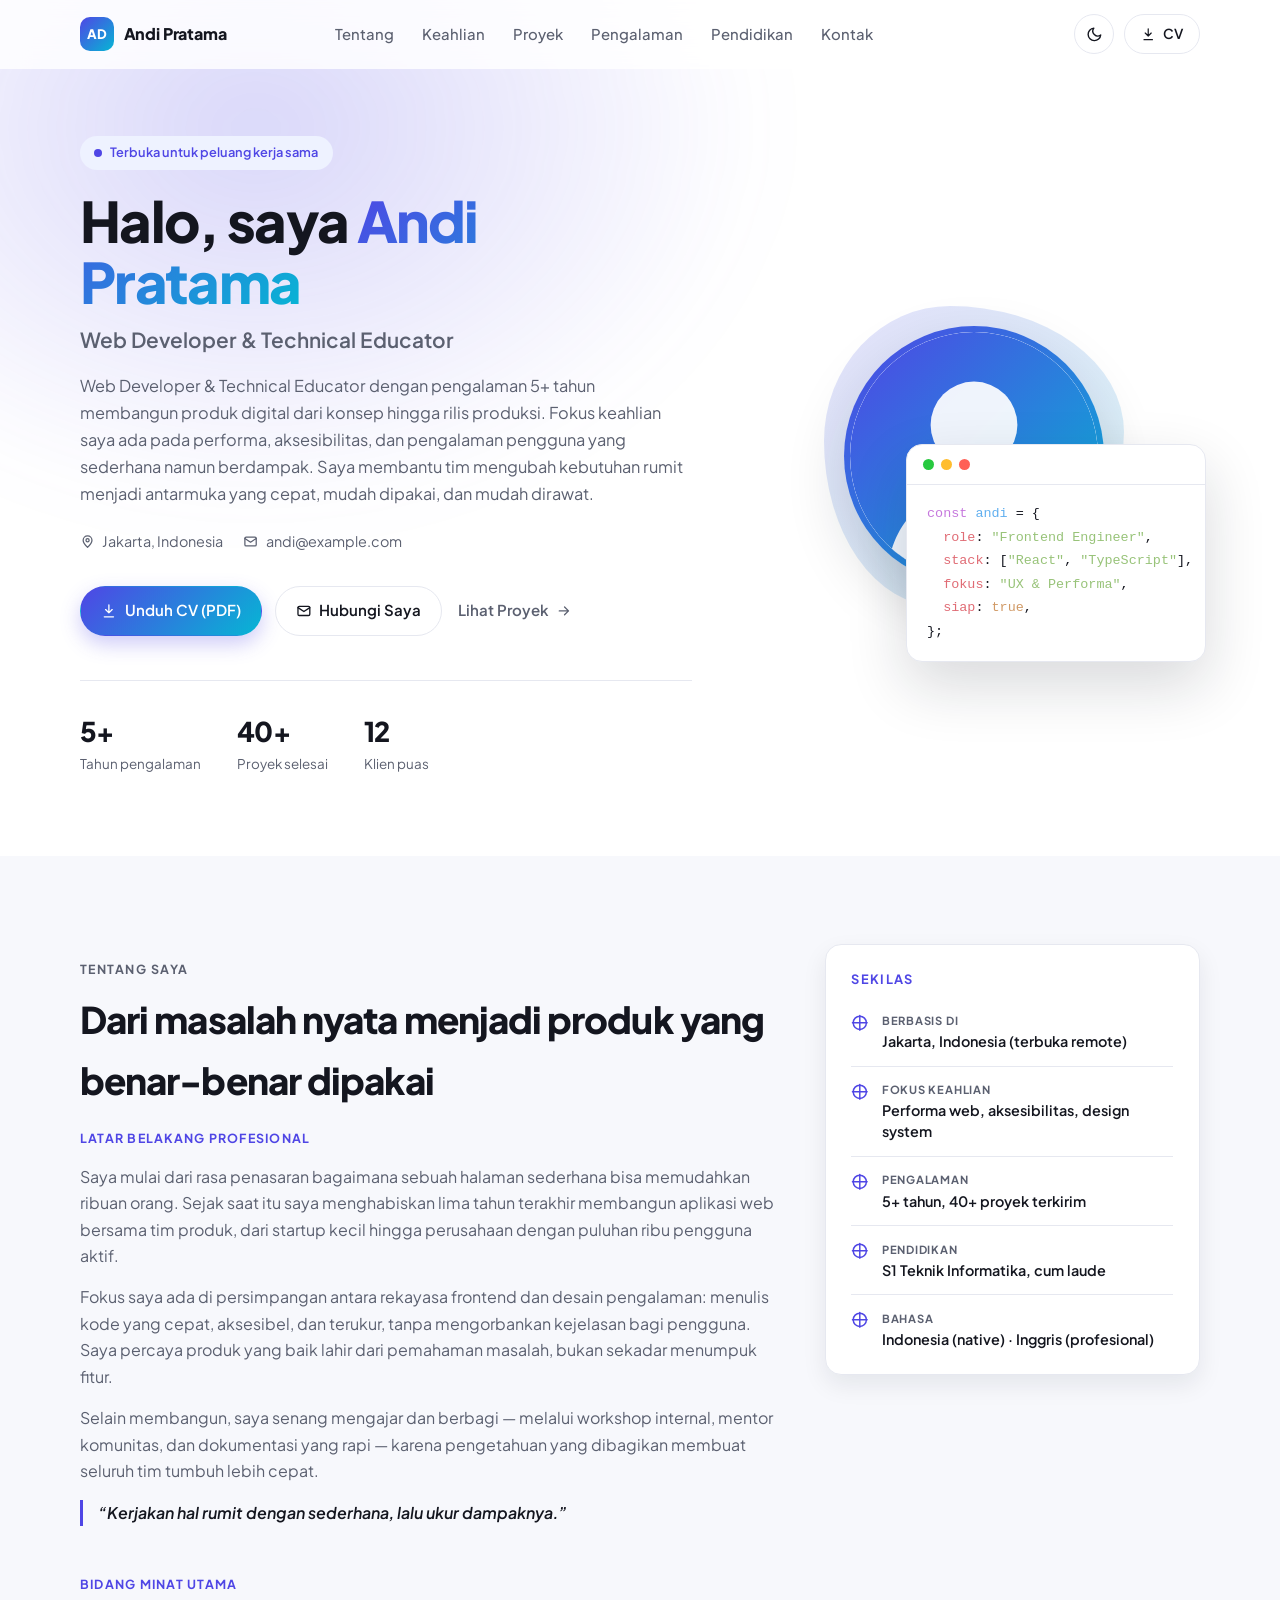
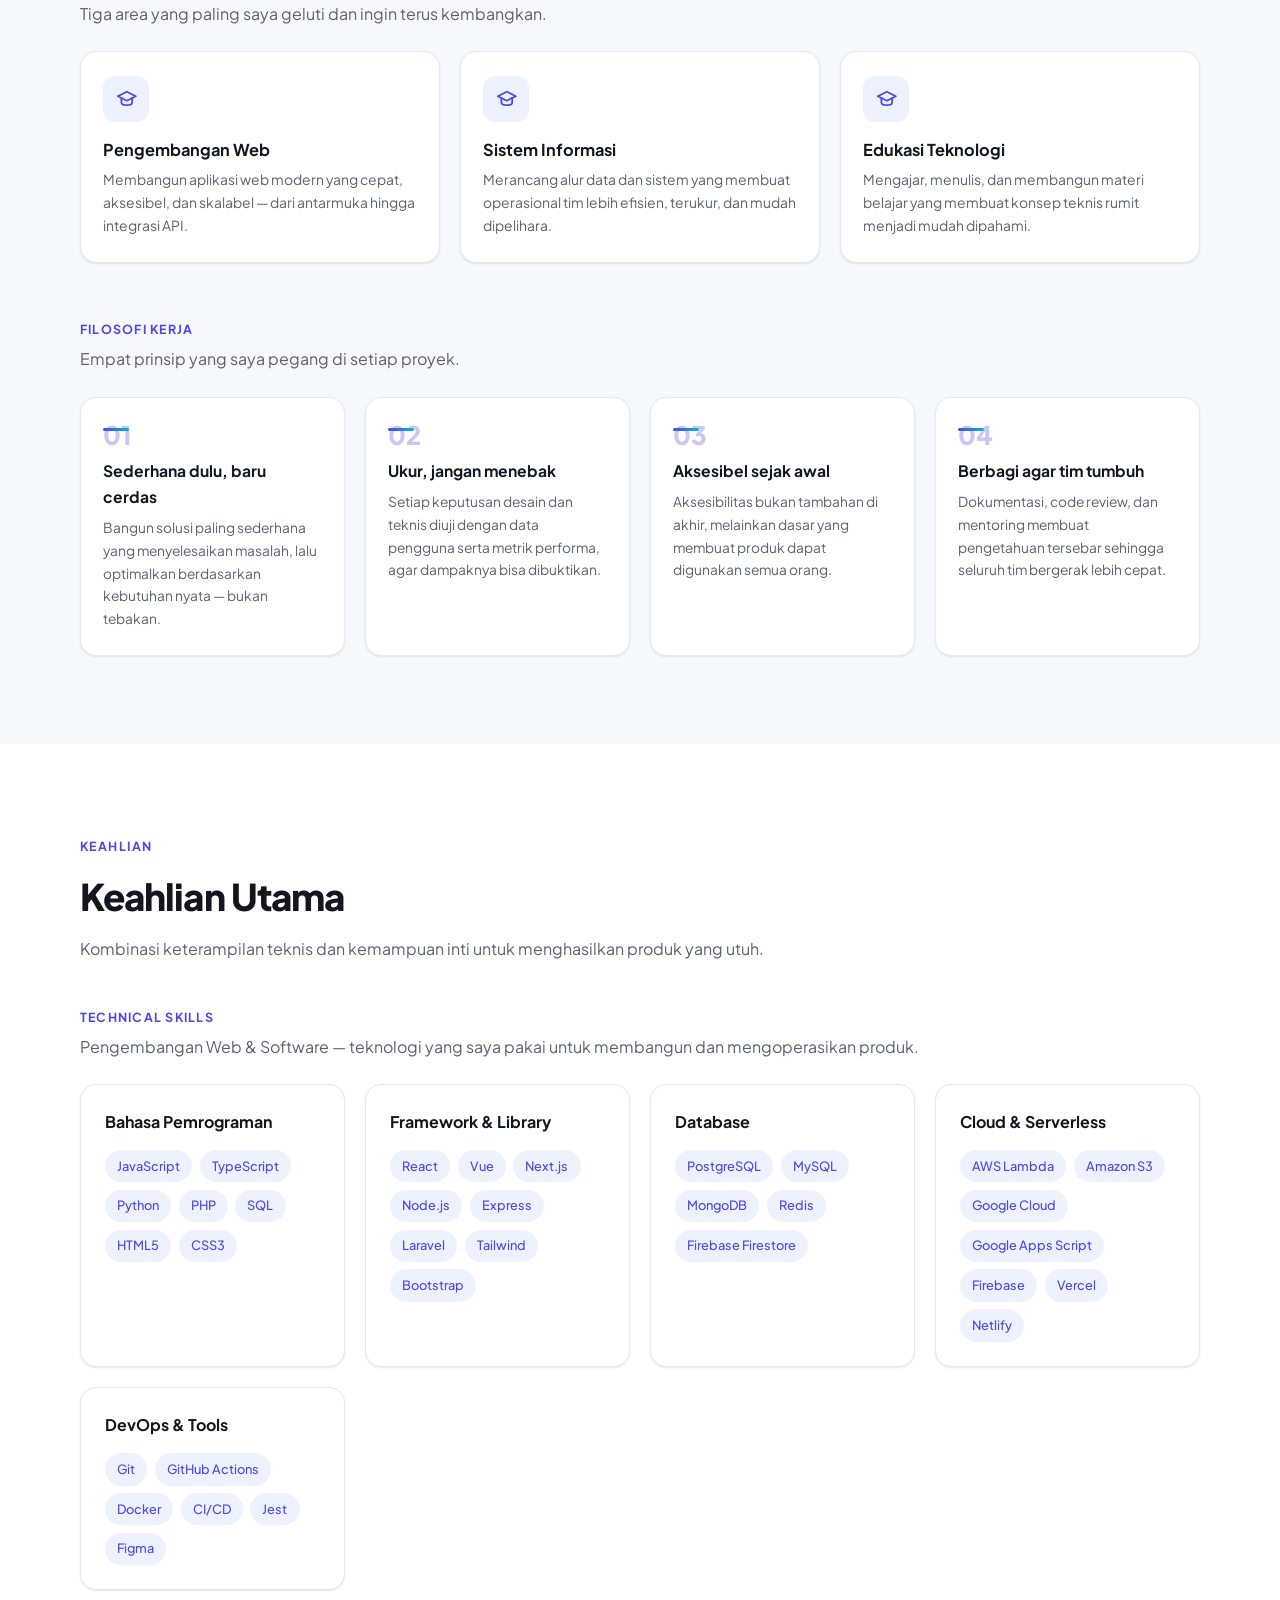
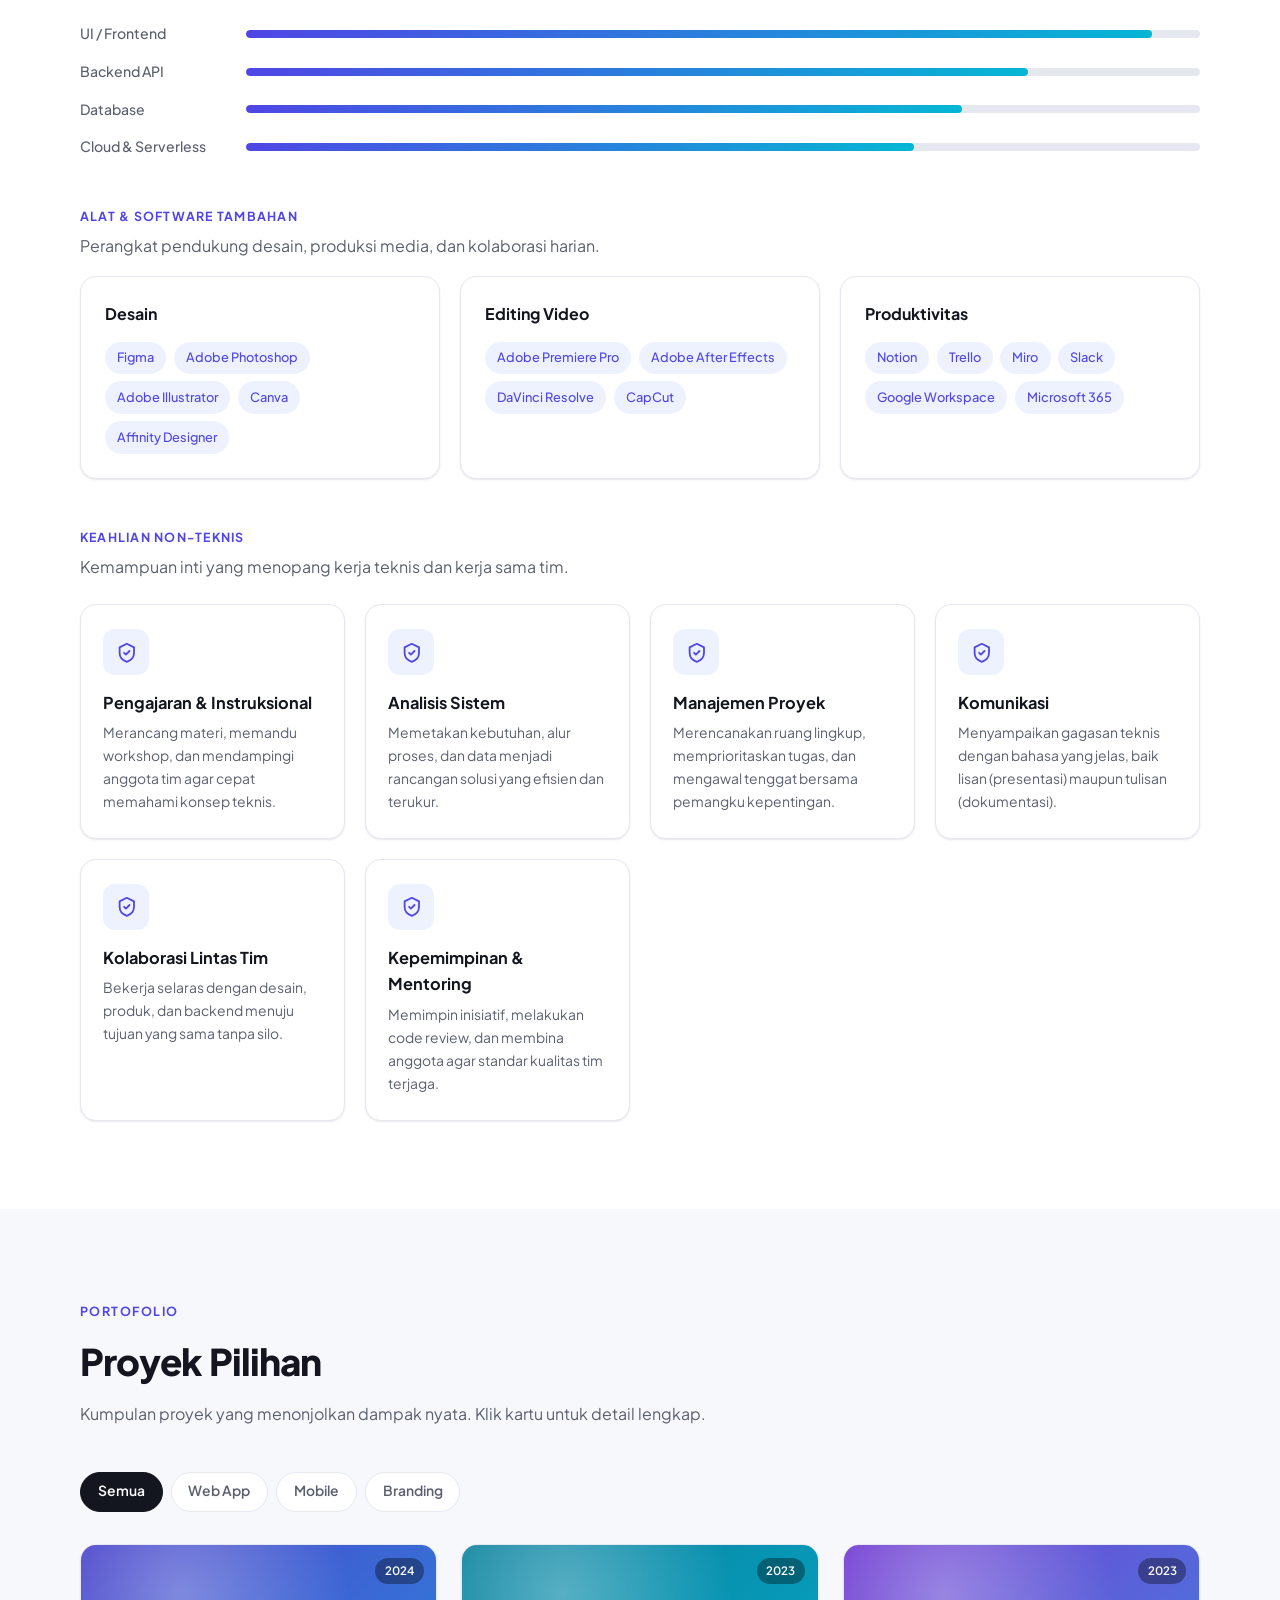
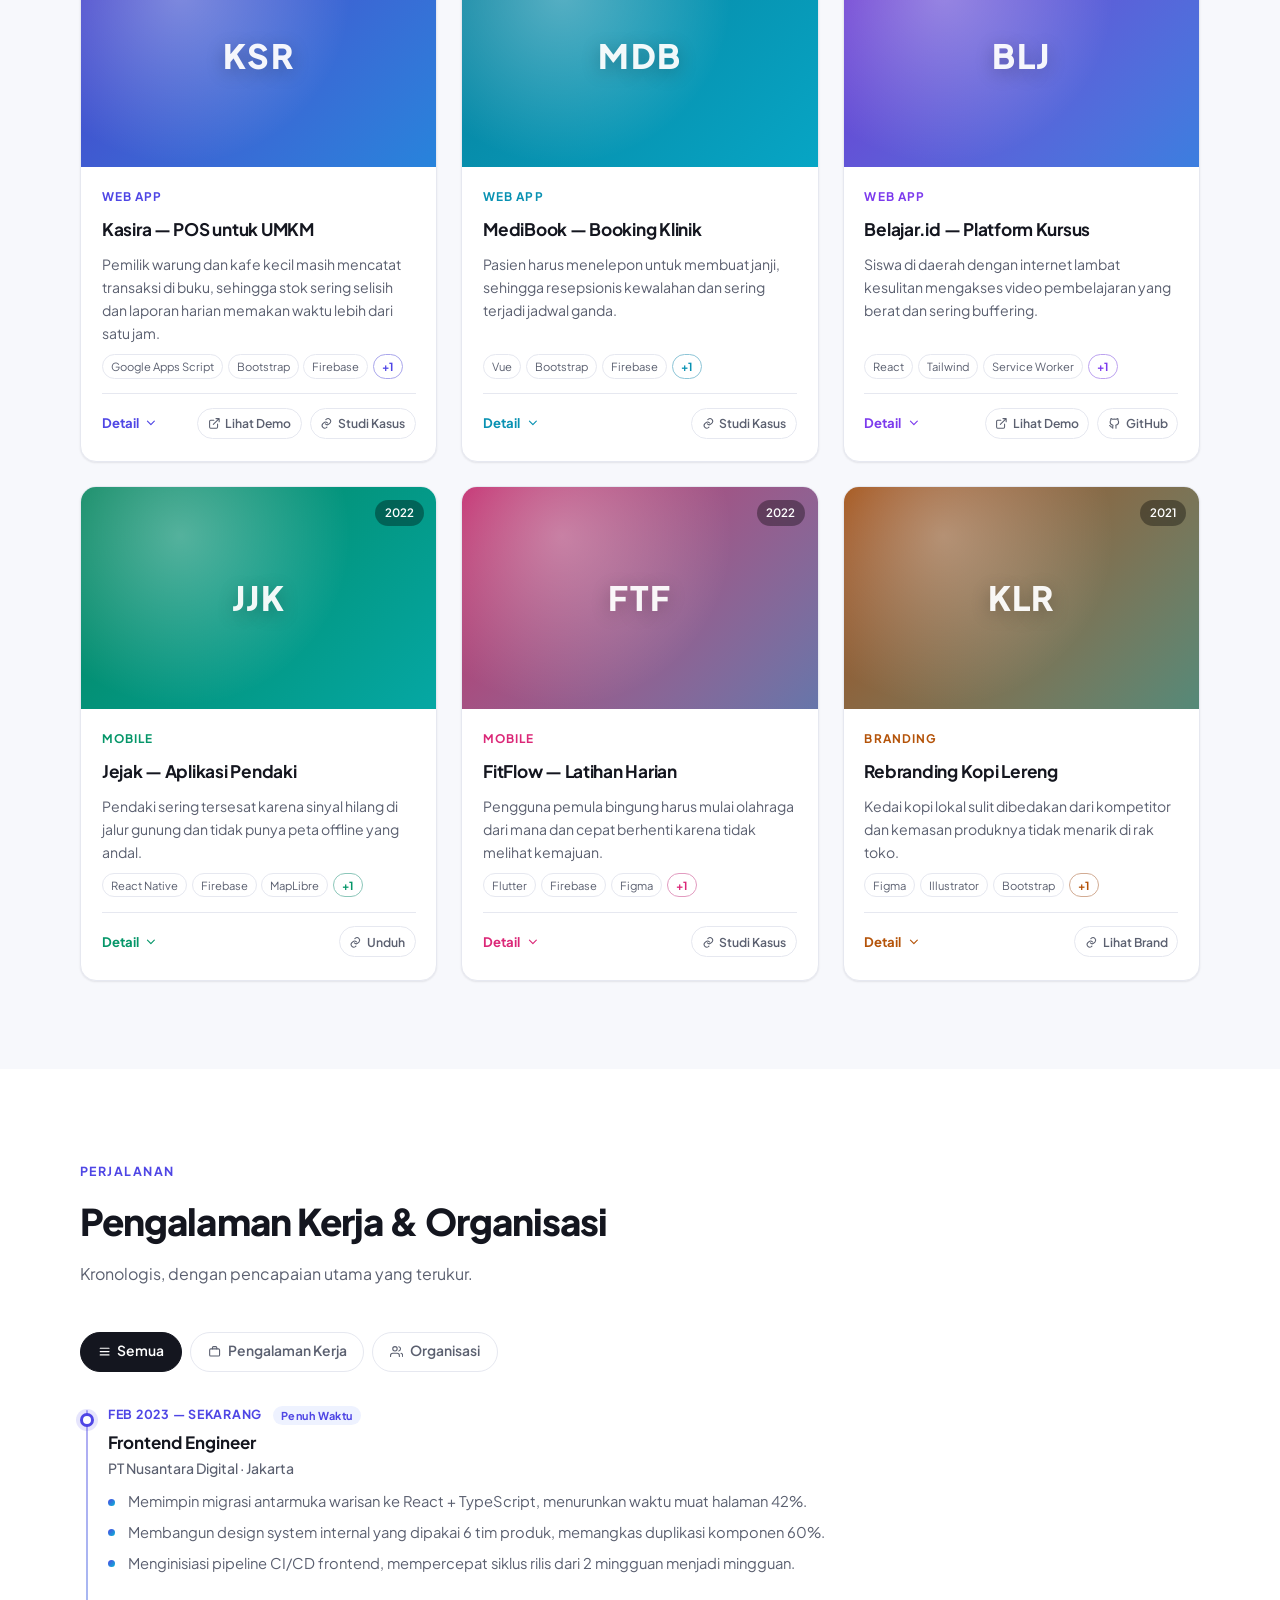
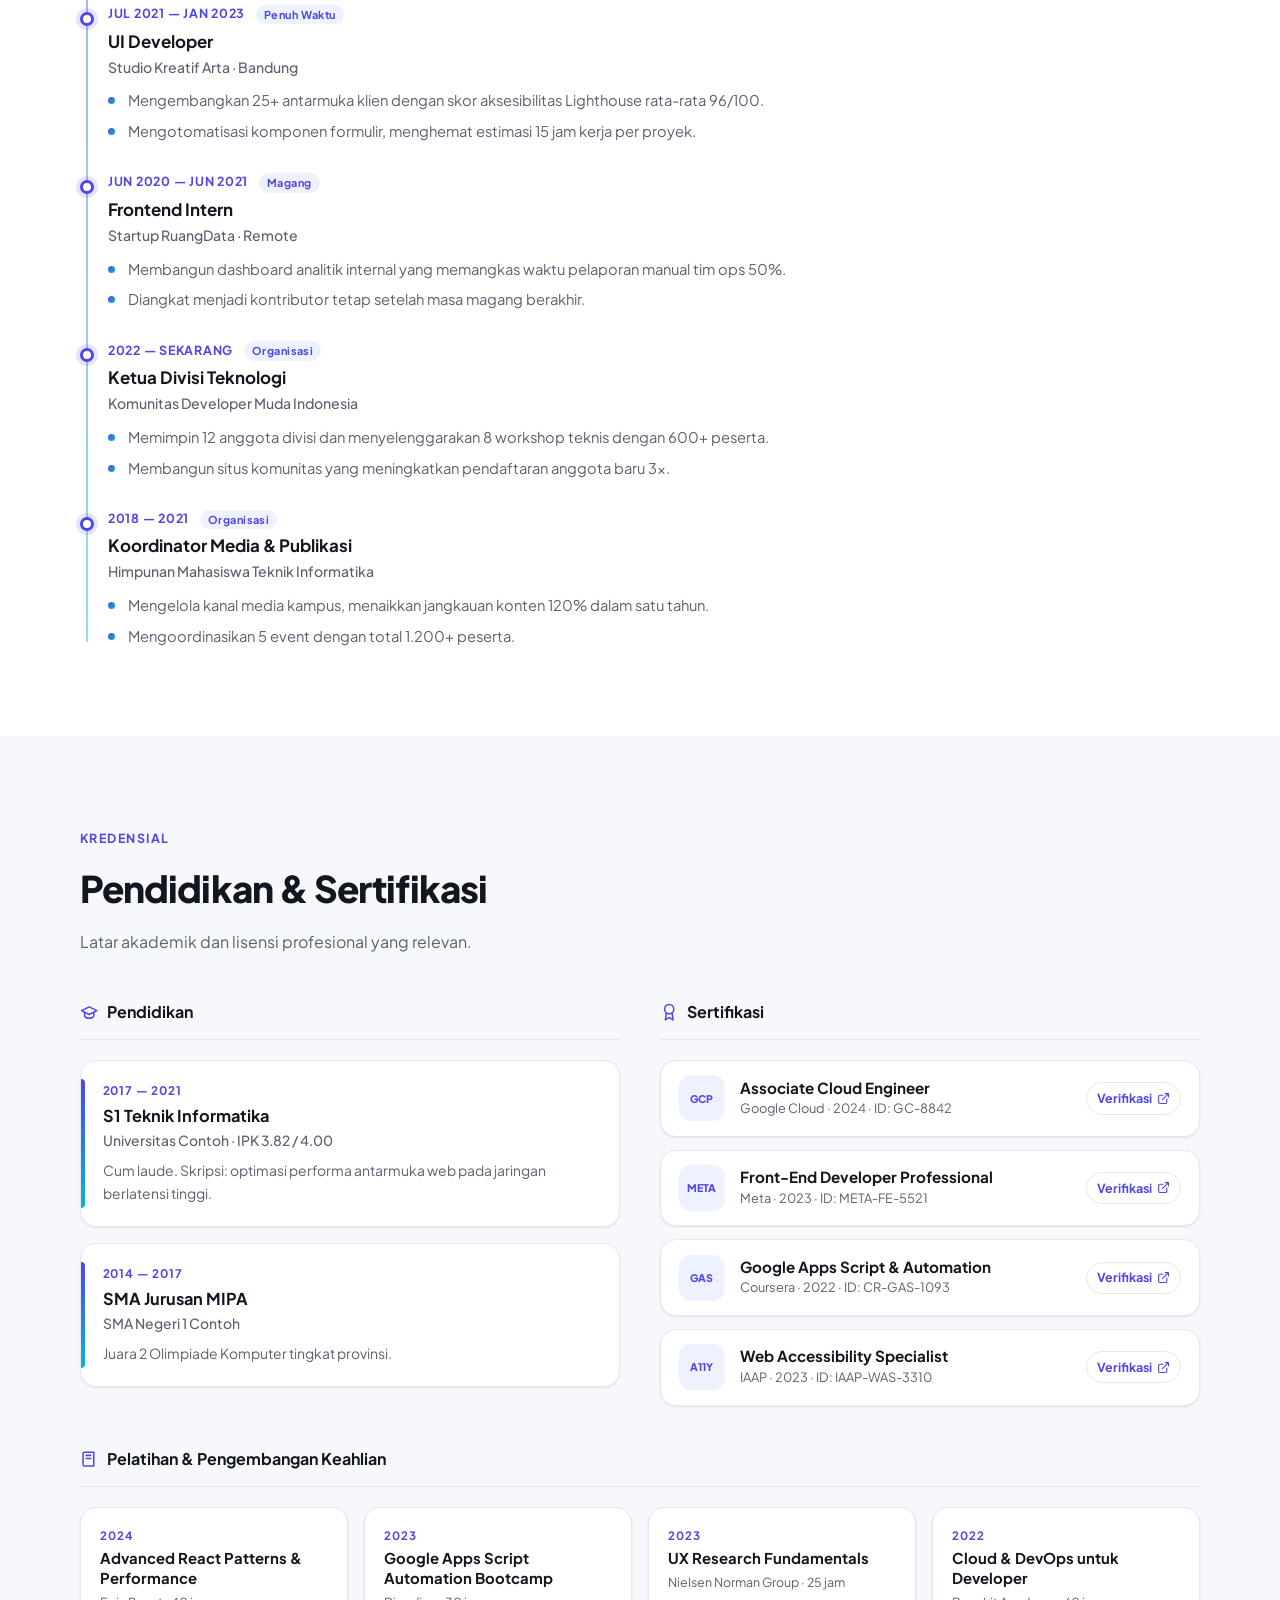
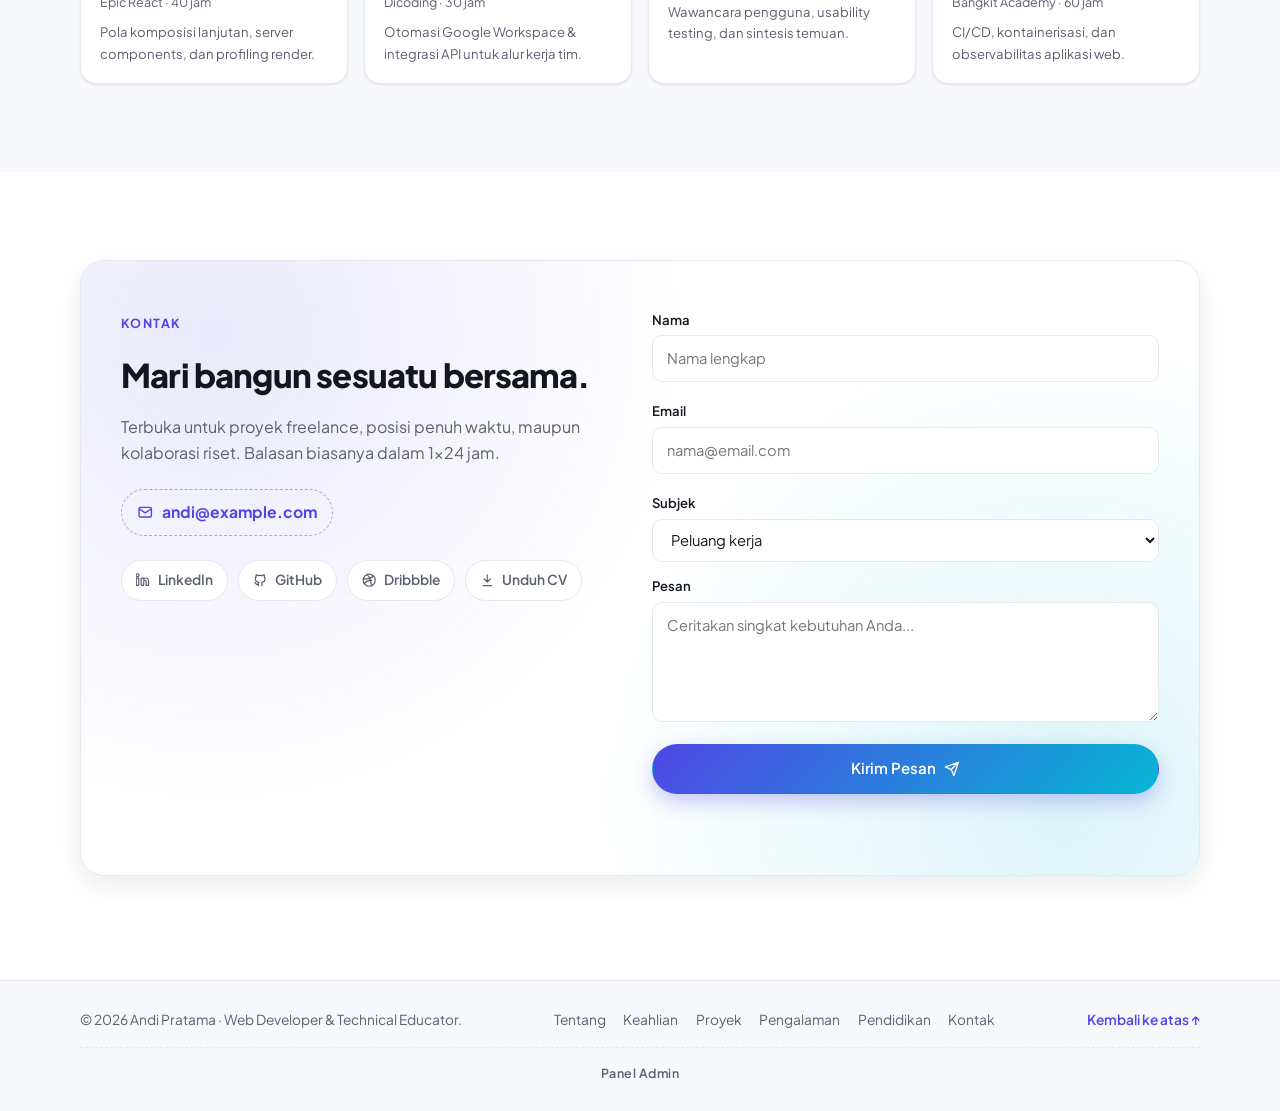
==== index.html @ 1eeb5a91 "Inisialisasi portofolio digital + panel admin CMS" ====
<!DOCTYPE html>
<html lang="id" data-theme="light">
<head>
  <meta charset="UTF-8" />
  <meta name="viewport" content="width=device-width, initial-scale=1.0" />
  <title>Profil Diri &mdash; Portofolio Digital</title>
  <meta name="description" content="Portofolio digital: keahlian utama, proyek pilihan, dan pengalaman." />

  <link rel="preconnect" href="https://fonts.googleapis.com" />
  <link rel="preconnect" href="https://fonts.gstatic.com" crossorigin />
  <link
    href="https://fonts.googleapis.com/css2?family=Plus+Jakarta+Sans:wght@400;500;600;700;800&display=swap"
    rel="stylesheet"
  />
  <link rel="stylesheet" href="css/style.css" />

  <!-- Structured data: membantu SEO & pembaca CV memahami identitas -->
  <script type="application/ld+json">
  {
    "@context": "https://schema.org",
    "@type": "Person",
    "name": "Andi Pratama",
    "jobTitle": "Web Developer & Technical Educator",
    "description": "Web Developer & Technical Educator dengan pengalaman 5+ tahun membangun produk digital yang cepat, aksesibel, dan berdampak.",
    "email": "mailto:andi@example.com",
    "address": { "@type": "PostalAddress", "addressLocality": "Jakarta", "addressCountry": "ID" },
    "knowsAbout": ["Web Development", "Frontend Engineering", "UI Design", "Technical Education"],
    "sameAs": [
      "https://linkedin.com/in/username",
      "https://github.com/username",
      "https://dribbble.com/username"
    ]
  }
  </script>
</head>
<body>
  <a class="skip-link" href="#utama">Lewati ke konten utama</a>

  <div class="scroll-progress" id="scrollProgress" aria-hidden="true"></div>

  <!-- ============ NAVBAR ============ -->
  <header class="nav" id="navbar">
    <div class="container nav__inner">
      <a href="#hero" class="nav__brand" aria-label="Beranda">
        <span class="nav__brand-mark">AD</span>
        <span class="nav__brand-text">Andi Pratama</span>
      </a>

      <nav class="nav__links" id="navLinks" aria-label="Navigasi utama">
        <a href="#tentang">Tentang</a>
        <a href="#keahlian">Keahlian</a>
        <a href="#proyek">Proyek</a>
        <a href="#pengalaman">Pengalaman</a>
        <a href="#pendidikan">Pendidikan</a>
        <a href="#kontak">Kontak</a>
      </nav>

      <div class="nav__actions">
        <button class="icon-btn" id="themeToggle" aria-label="Ganti tema" title="Ganti tema">
          <svg class="icon icon-sun" viewBox="0 0 24 24" aria-hidden="true"><circle cx="12" cy="12" r="4"/><path d="M12 2v2M12 20v2M4.9 4.9l1.4 1.4M17.7 17.7l1.4 1.4M2 12h2M20 12h2M4.9 19.1l1.4-1.4M17.7 6.3l1.4-1.4"/></svg>
          <svg class="icon icon-moon" viewBox="0 0 24 24" aria-hidden="true"><path d="M21 12.8A9 9 0 1 1 11.2 3a7 7 0 0 0 9.8 9.8z"/></svg>
        </button>
        <a href="assets/cv.pdf" class="btn btn--sm btn--ghost" download>
          <svg class="icon" viewBox="0 0 24 24" aria-hidden="true"><path d="M12 3v12M7 10l5 5 5-5M5 21h14"/></svg>
          CV
        </a>
        <button class="nav__burger" id="navBurger" aria-label="Buka menu" aria-expanded="false" aria-controls="navLinks">
          <span></span><span></span><span></span>
        </button>
      </div>
    </div>
  </header>

  <main id="utama">

    <!-- ============ HERO ============ -->
    <section class="hero" id="hero">
      <div class="container hero__inner">
        <div class="hero__text reveal">
          <p class="hero__eyebrow">
            <span class="dot" aria-hidden="true"></span>
            Terbuka untuk peluang kerja sama
          </p>
          <h1 class="hero__title">
            Halo, saya <span class="grad">Andi Pratama</span>
          </h1>
          <p class="hero__role">Web Developer &amp; Technical Educator</p>
          <p class="hero__lead">
            Web Developer &amp; Technical Educator dengan pengalaman 5+ tahun membangun
            produk digital dari konsep hingga rilis produksi. Fokus keahlian saya ada pada
            performa, aksesibilitas, dan pengalaman pengguna yang sederhana namun berdampak.
            Saya membantu tim mengubah kebutuhan rumit menjadi antarmuka yang cepat, mudah
            dipakai, dan mudah dirawat.
          </p>

          <ul class="hero__meta">
            <li>
              <svg class="icon" viewBox="0 0 24 24" aria-hidden="true"><path d="M12 21s7-6.1 7-11a7 7 0 1 0-14 0c0 4.9 7 11 7 11z"/><circle cx="12" cy="10" r="2.5"/></svg>
              Jakarta, Indonesia
            </li>
            <li>
              <svg class="icon" viewBox="0 0 24 24" aria-hidden="true"><rect x="3" y="5" width="18" height="14" rx="2"/><path d="m3 7 9 6 9-6"/></svg>
              andi@example.com
            </li>
          </ul>

          <div class="hero__cta">
            <a href="assets/cv.pdf" class="btn btn--primary" download>
              <svg class="icon" viewBox="0 0 24 24" aria-hidden="true"><path d="M12 3v12M7 10l5 5 5-5M5 21h14"/></svg>
              Unduh CV (PDF)
            </a>
            <a href="#kontak" class="btn btn--outline">
              <svg class="icon" viewBox="0 0 24 24" aria-hidden="true"><rect x="3" y="5" width="18" height="14" rx="2"/><path d="m3 7 9 6 9-6"/></svg>
              Hubungi Saya
            </a>
            <a href="#proyek" class="hero__link">
              Lihat Proyek
              <svg class="icon" viewBox="0 0 24 24" aria-hidden="true"><path d="M5 12h14M13 6l6 6-6 6"/></svg>
            </a>
          </div>

          <dl class="hero__stats">
            <div><dt>5+</dt><dd>Tahun pengalaman</dd></div>
            <div><dt>40+</dt><dd>Proyek selesai</dd></div>
            <div><dt>12</dt><dd>Klien puas</dd></div>
          </dl>
        </div>

        <div class="hero__visual reveal">
          <div class="hero__blob" aria-hidden="true"></div>

          <figure class="hero__avatar">
            <img src="assets/avatar.svg" alt="Foto profil Andi Pratama" width="400" height="400" />
            <figcaption class="hero__badge">
              <span class="dot" aria-hidden="true"></span> Tersedia
            </figcaption>
          </figure>

          <div class="hero__card" aria-hidden="true">
            <div class="hero__card-row">
              <span class="chip chip--green"></span><span class="chip chip--amber"></span><span class="chip chip--red"></span>
            </div>
            <pre class="hero__code"><code><span class="c-k">const</span> <span class="c-v">andi</span> = {
  <span class="c-p">role</span>: <span class="c-s">"Frontend Engineer"</span>,
  <span class="c-p">stack</span>: [<span class="c-s">"React"</span>, <span class="c-s">"TypeScript"</span>],
  <span class="c-p">fokus</span>: <span class="c-s">"UX &amp; Performa"</span>,
  <span class="c-p">siap</span>: <span class="c-b">true</span>,
};</code></pre>
          </div>
        </div>
      </div>
    </section>

    <!-- ============ TENTANG SAYA ============ -->
    <section class="section section--alt" id="tentang">
      <div class="container about">
        <div class="about__text reveal">
          <p class="kicker">Tentang Saya</p>
          <h2 class="section__title">Dari masalah nyata menjadi produk yang benar-benar dipakai</h2>
          <h3 class="about__subhead">Latar Belakang Profesional</h3>
          <p>
            Saya mulai dari rasa penasaran bagaimana sebuah halaman sederhana bisa
            memudahkan ribuan orang. Sejak saat itu saya menghabiskan lima tahun terakhir
            membangun aplikasi web bersama tim produk, dari startup kecil hingga perusahaan
            dengan puluhan ribu pengguna aktif.
          </p>
          <p>
            Fokus saya ada di persimpangan antara <strong>rekayasa frontend</strong> dan
            <strong>desain pengalaman</strong>: menulis kode yang cepat, aksesibel, dan
            terukur, tanpa mengorbankan kejelasan bagi pengguna. Saya percaya produk yang baik
            lahir dari pemahaman masalah, bukan sekadar menumpuk fitur.
          </p>
          <p>
            Selain membangun, saya senang <strong>mengajar dan berbagi</strong> &mdash;
            melalui workshop internal, mentor komunitas, dan dokumentasi yang rapi &mdash;
            karena pengetahuan yang dibagikan membuat seluruh tim tumbuh lebih cepat.
          </p>

          <p class="about__signoff">
            &ldquo;Kerjakan hal rumit dengan sederhana, lalu ukur dampaknya.&rdquo;
          </p>
        </div>

        <aside class="about__facts reveal" aria-label="Ringkasan fakta">
          <h3 class="about__facts-title">Sekilas</h3>
          <ul class="facts">
            <li class="fact">
              <svg class="icon" viewBox="0 0 24 24" aria-hidden="true"><path d="M12 21s7-6.1 7-11a7 7 0 1 0-14 0c0 4.9 7 11 7 11z"/><circle cx="12" cy="10" r="2.5"/></svg>
              <div><span class="fact__label">Berbasis di</span><span class="fact__value">Jakarta, Indonesia (terbuka remote)</span></div>
            </li>
            <li class="fact">
              <svg class="icon" viewBox="0 0 24 24" aria-hidden="true"><path d="M12 2v20M2 12h20"/><circle cx="12" cy="12" r="9"/></svg>
              <div><span class="fact__label">Fokus keahlian</span><span class="fact__value">Performa web, aksesibilitas, design system</span></div>
            </li>
            <li class="fact">
              <svg class="icon" viewBox="0 0 24 24" aria-hidden="true"><rect x="3" y="7" width="18" height="13" rx="2"/><path d="M8 7V5a2 2 0 0 1 2-2h4a2 2 0 0 1 2 2v2"/></svg>
              <div><span class="fact__label">Pengalaman</span><span class="fact__value">5+ tahun, 40+ proyek terkirim</span></div>
            </li>
            <li class="fact">
              <svg class="icon" viewBox="0 0 24 24" aria-hidden="true"><path d="M22 10 12 5 2 10l10 5 10-5z"/><path d="M6 12v5c0 1 2.7 3 6 3s6-2 6-3v-5"/></svg>
              <div><span class="fact__label">Pendidikan</span><span class="fact__value">S1 Teknik Informatika, cum laude</span></div>
            </li>
            <li class="fact">
              <svg class="icon" viewBox="0 0 24 24" aria-hidden="true"><circle cx="12" cy="12" r="9"/><path d="M3 12h18M12 3a15 15 0 0 1 0 18 15 15 0 0 1 0-18z"/></svg>
              <div><span class="fact__label">Bahasa</span><span class="fact__value">Indonesia (native) &middot; Inggris (profesional)</span></div>
            </li>
          </ul>
        </aside>
      </div>

      <!-- Bidang Minat Utama -->
      <div class="container interests">
        <div class="reveal">
          <h3 class="about__subhead">Bidang Minat Utama</h3>
          <p class="philosophy__lead">Tiga area yang paling saya geluti dan ingin terus kembangkan.</p>
        </div>
        <div class="interests-grid">
          <article class="interest reveal">
            <span class="interest__icon" aria-hidden="true">
              <svg class="icon" viewBox="0 0 24 24"><path d="M8 9l-3 3 3 3M16 9l3 3-3 3M14 5l-4 14"/></svg>
            </span>
            <h4>Pengembangan Web</h4>
            <p>Membangun aplikasi web modern yang cepat, aksesibel, dan skalabel &mdash; dari antarmuka hingga integrasi API.</p>
          </article>
          <article class="interest reveal">
            <span class="interest__icon" aria-hidden="true">
              <svg class="icon" viewBox="0 0 24 24"><ellipse cx="12" cy="5" rx="8" ry="3"/><path d="M4 5v7c0 1.7 3.6 3 8 3s8-1.3 8-3V5M4 12v7c0 1.7 3.6 3 8 3s8-1.3 8-3v-7"/></svg>
            </span>
            <h4>Sistem Informasi</h4>
            <p>Merancang alur data dan sistem yang membuat operasional tim lebih efisien, terukur, dan mudah dipelihara.</p>
          </article>
          <article class="interest reveal">
            <span class="interest__icon" aria-hidden="true">
              <svg class="icon" viewBox="0 0 24 24"><path d="M22 10 12 5 2 10l10 5 10-5z"/><path d="M6 12v5c0 1 2.7 3 6 3s6-2 6-3v-5M22 10v6"/></svg>
            </span>
            <h4>Edukasi Teknologi</h4>
            <p>Mengajar, menulis, dan membangun materi belajar yang membuat konsep teknis rumit menjadi mudah dipahami.</p>
          </article>
        </div>
      </div>

      <!-- Filosofi Kerja -->
      <div class="container philosophy">
        <div class="reveal">
          <h3 class="about__subhead">Filosofi Kerja</h3>
          <p class="philosophy__lead">Empat prinsip yang saya pegang di setiap proyek.</p>
        </div>
        <div class="philosophy-grid">
          <article class="principle reveal">
            <span class="principle__no" aria-hidden="true">01</span>
            <h4>Sederhana dulu, baru cerdas</h4>
            <p>Bangun solusi paling sederhana yang menyelesaikan masalah, lalu optimalkan berdasarkan kebutuhan nyata &mdash; bukan tebakan.</p>
          </article>
          <article class="principle reveal">
            <span class="principle__no" aria-hidden="true">02</span>
            <h4>Ukur, jangan menebak</h4>
            <p>Setiap keputusan desain dan teknis diuji dengan data pengguna serta metrik performa, agar dampaknya bisa dibuktikan.</p>
          </article>
          <article class="principle reveal">
            <span class="principle__no" aria-hidden="true">03</span>
            <h4>Aksesibel sejak awal</h4>
            <p>Aksesibilitas bukan tambahan di akhir, melainkan dasar yang membuat produk dapat digunakan semua orang.</p>
          </article>
          <article class="principle reveal">
            <span class="principle__no" aria-hidden="true">04</span>
            <h4>Berbagi agar tim tumbuh</h4>
            <p>Dokumentasi, code review, dan mentoring membuat pengetahuan tersebar sehingga seluruh tim bergerak lebih cepat.</p>
          </article>
        </div>
      </div>
    </section>

    <!-- ============ KEAHLIAN ============ -->
    <section class="section" id="keahlian">
      <div class="container">
        <header class="section__head reveal">
          <p class="kicker">Keahlian</p>
          <h2 class="section__title">Keahlian Utama</h2>
          <p class="section__sub">Kombinasi keterampilan teknis dan kemampuan inti untuk menghasilkan produk yang utuh.</p>
        </header>

        <h3 class="about__subhead reveal">Technical Skills</h3>
        <p class="philosophy__lead reveal">Pengembangan Web &amp; Software &mdash; teknologi yang saya pakai untuk membangun dan mengoperasikan produk.</p>
        <div class="skills">
          <article class="skill-group reveal">
            <h3>Bahasa Pemrograman</h3>
            <ul class="tags">
              <li>JavaScript</li><li>TypeScript</li><li>Python</li><li>PHP</li>
              <li>SQL</li><li>HTML5</li><li>CSS3</li>
            </ul>
          </article>
          <article class="skill-group reveal">
            <h3>Framework &amp; Library</h3>
            <ul class="tags">
              <li>React</li><li>Vue</li><li>Next.js</li><li>Node.js</li>
              <li>Express</li><li>Laravel</li><li>Tailwind</li><li>Bootstrap</li>
            </ul>
          </article>
          <article class="skill-group reveal">
            <h3>Database</h3>
            <ul class="tags">
              <li>PostgreSQL</li><li>MySQL</li><li>MongoDB</li>
              <li>Redis</li><li>Firebase Firestore</li>
            </ul>
          </article>
          <article class="skill-group reveal">
            <h3>Cloud &amp; Serverless</h3>
            <ul class="tags">
              <li>AWS Lambda</li><li>Amazon S3</li><li>Google Cloud</li>
              <li>Google Apps Script</li><li>Firebase</li><li>Vercel</li><li>Netlify</li>
            </ul>
          </article>
          <article class="skill-group reveal">
            <h3>DevOps &amp; Tools</h3>
            <ul class="tags">
              <li>Git</li><li>GitHub Actions</li><li>Docker</li>
              <li>CI/CD</li><li>Jest</li><li>Figma</li>
            </ul>
          </article>
        </div>

        <div class="bars reveal">
          <div class="bar"><span>UI / Frontend</span><i style="--w:95%"></i></div>
          <div class="bar"><span>Backend API</span><i style="--w:82%"></i></div>
          <div class="bar"><span>Database</span><i style="--w:75%"></i></div>
          <div class="bar"><span>Cloud &amp; Serverless</span><i style="--w:70%"></i></div>
        </div>

        <!-- Alat & Software Tambahan -->
        <div class="tools-extra">
          <h3 class="about__subhead reveal">Alat &amp; Software Tambahan</h3>
          <p class="philosophy__lead reveal">Perangkat pendukung desain, produksi media, dan kolaborasi harian.</p>
          <div class="skills">
            <article class="skill-group reveal">
              <h3>Desain</h3>
              <ul class="tags">
                <li>Figma</li><li>Adobe Photoshop</li><li>Adobe Illustrator</li>
                <li>Canva</li><li>Affinity Designer</li>
              </ul>
            </article>
            <article class="skill-group reveal">
              <h3>Editing Video</h3>
              <ul class="tags">
                <li>Adobe Premiere Pro</li><li>Adobe After Effects</li>
                <li>DaVinci Resolve</li><li>CapCut</li>
              </ul>
            </article>
            <article class="skill-group reveal">
              <h3>Produktivitas</h3>
              <ul class="tags">
                <li>Notion</li><li>Trello</li><li>Miro</li><li>Slack</li>
                <li>Google Workspace</li><li>Microsoft 365</li>
              </ul>
            </article>
          </div>
        </div>

        <!-- Keahlian Non-Teknis -->
        <div class="core">
          <h3 class="about__subhead reveal">Keahlian Non-Teknis</h3>
          <p class="philosophy__lead reveal">Kemampuan inti yang menopang kerja teknis dan kerja sama tim.</p>
          <div class="interests-grid">
            <article class="interest reveal">
              <span class="interest__icon" aria-hidden="true">
                <svg class="icon" viewBox="0 0 24 24"><path d="M22 10 12 5 2 10l10 5 10-5z"/><path d="M6 12v5c0 1 2.7 3 6 3s6-2 6-3v-5"/></svg>
              </span>
              <h4>Pengajaran &amp; Instruksional</h4>
              <p>Merancang materi, memandu workshop, dan mendampingi anggota tim agar cepat memahami konsep teknis.</p>
            </article>
            <article class="interest reveal">
              <span class="interest__icon" aria-hidden="true">
                <svg class="icon" viewBox="0 0 24 24"><rect x="3" y="3" width="7" height="7" rx="1.5"/><rect x="14" y="14" width="7" height="7" rx="1.5"/><path d="M10 6.5h4a4 4 0 0 1 4 4v3.5M6.5 10v4a4 4 0 0 0 4 4h3.5"/></svg>
              </span>
              <h4>Analisis Sistem</h4>
              <p>Memetakan kebutuhan, alur proses, dan data menjadi rancangan solusi yang efisien dan terukur.</p>
            </article>
            <article class="interest reveal">
              <span class="interest__icon" aria-hidden="true">
                <svg class="icon" viewBox="0 0 24 24"><rect x="3" y="4" width="18" height="17" rx="2"/><path d="M8 2v4M16 2v4M3 10h18M8 15l2 2 4-4"/></svg>
              </span>
              <h4>Manajemen Proyek</h4>
              <p>Merencanakan ruang lingkup, memprioritaskan tugas, dan mengawal tenggat bersama pemangku kepentingan.</p>
            </article>
            <article class="interest reveal">
              <span class="interest__icon" aria-hidden="true">
                <svg class="icon" viewBox="0 0 24 24"><path d="M21 15a2 2 0 0 1-2 2H7l-4 4V5a2 2 0 0 1 2-2h14a2 2 0 0 1 2 2z"/></svg>
              </span>
              <h4>Komunikasi</h4>
              <p>Menyampaikan gagasan teknis dengan bahasa yang jelas, baik lisan (presentasi) maupun tulisan (dokumentasi).</p>
            </article>
            <article class="interest reveal">
              <span class="interest__icon" aria-hidden="true">
                <svg class="icon" viewBox="0 0 24 24"><path d="M17 21v-2a4 4 0 0 0-4-4H5a4 4 0 0 0-4 4v2"/><circle cx="9" cy="7" r="4"/><path d="M23 21v-2a4 4 0 0 0-3-3.9M16 3.1a4 4 0 0 1 0 7.8"/></svg>
              </span>
              <h4>Kolaborasi Lintas Tim</h4>
              <p>Bekerja selaras dengan desain, produk, dan backend menuju tujuan yang sama tanpa silo.</p>
            </article>
            <article class="interest reveal">
              <span class="interest__icon" aria-hidden="true">
                <svg class="icon" viewBox="0 0 24 24"><path d="M12 2 4 6v6c0 5 3.4 8.5 8 10 4.6-1.5 8-5 8-10V6z"/><path d="m9 12 2 2 4-4"/></svg>
              </span>
              <h4>Kepemimpinan &amp; Mentoring</h4>
              <p>Memimpin inisiatif, melakukan code review, dan membina anggota agar standar kualitas tim terjaga.</p>
            </article>
          </div>
        </div>
      </div>
    </section>

    <!-- ============ PROYEK PILIHAN ============ -->
    <section class="section section--alt" id="proyek">
      <div class="container">
        <header class="section__head reveal">
          <p class="kicker">Portofolio</p>
          <h2 class="section__title">Proyek Pilihan</h2>
          <p class="section__sub">
            Kumpulan proyek yang menonjolkan dampak nyata. Klik kartu untuk detail lengkap.
          </p>
        </header>

        <!-- Filter -->
        <div class="filters reveal" role="tablist" aria-label="Filter kategori proyek">
          <button class="filter is-active" data-filter="all" role="tab" aria-selected="true">Semua</button>
          <button class="filter" data-filter="web" role="tab" aria-selected="false">Web App</button>
          <button class="filter" data-filter="mobile" role="tab" aria-selected="false">Mobile</button>
          <button class="filter" data-filter="branding" role="tab" aria-selected="false">Branding</button>
        </div>

        <!-- Grid kartu proyek di-render oleh JS -->
        <div class="projects" id="projectsGrid" aria-live="polite"></div>

        <p class="projects__empty" id="projectsEmpty" hidden>Tidak ada proyek pada kategori ini.</p>
      </div>
    </section>

    <!-- ============ PENGALAMAN KERJA & ORGANISASI ============ -->
    <section class="section" id="pengalaman">
      <div class="container">
        <header class="section__head reveal">
          <p class="kicker">Perjalanan</p>
          <h2 class="section__title">Pengalaman Kerja &amp; Organisasi</h2>
          <p class="section__sub">Kronologis, dengan pencapaian utama yang terukur.</p>
        </header>

        <div class="timeline-tabs reveal" role="tablist" aria-label="Filter pengalaman">
          <button class="filter is-active" data-exp="all" role="tab" aria-selected="true">
            <svg class="icon" viewBox="0 0 24 24" aria-hidden="true"><path d="M4 6h16M4 12h16M4 18h16"/></svg>
            Semua
          </button>
          <button class="filter" data-exp="kerja" role="tab" aria-selected="false">
            <svg class="icon" viewBox="0 0 24 24" aria-hidden="true"><rect x="3" y="7" width="18" height="13" rx="2"/><path d="M8 7V5a2 2 0 0 1 2-2h4a2 2 0 0 1 2 2v2"/></svg>
            Pengalaman Kerja
          </button>
          <button class="filter" data-exp="organisasi" role="tab" aria-selected="false">
            <svg class="icon" viewBox="0 0 24 24" aria-hidden="true"><path d="M17 21v-2a4 4 0 0 0-4-4H5a4 4 0 0 0-4 4v2"/><circle cx="9" cy="7" r="4"/><path d="M23 21v-2a4 4 0 0 0-3-3.9M16 3.1a4 4 0 0 1 0 7.8"/></svg>
            Organisasi
          </button>
        </div>

        <ol class="timeline" id="timeline">
          <!-- ===== Pengalaman Kerja ===== -->
          <li class="timeline__item reveal" data-exp="kerja">
            <span class="timeline__dot" aria-hidden="true"></span>
            <p class="timeline__date">Feb 2023 &mdash; Sekarang <span class="timeline__type">Penuh Waktu</span></p>
            <h3 class="timeline__title">Frontend Engineer</h3>
            <p class="timeline__org">PT Nusantara Digital &middot; Jakarta</p>
            <ul class="timeline__points">
              <li>Memimpin migrasi antarmuka warisan ke React + TypeScript, menurunkan waktu muat halaman <strong>42%</strong>.</li>
              <li>Membangun design system internal yang dipakai <strong>6 tim produk</strong>, memangkas duplikasi komponen <strong>60%</strong>.</li>
              <li>Menginisiasi pipeline CI/CD frontend, mempercepat siklus rilis dari 2 mingguan menjadi <strong>mingguan</strong>.</li>
            </ul>
          </li>

          <li class="timeline__item reveal" data-exp="kerja">
            <span class="timeline__dot" aria-hidden="true"></span>
            <p class="timeline__date">Jul 2021 &mdash; Jan 2023 <span class="timeline__type">Penuh Waktu</span></p>
            <h3 class="timeline__title">UI Developer</h3>
            <p class="timeline__org">Studio Kreatif Arta &middot; Bandung</p>
            <ul class="timeline__points">
              <li>Mengembangkan <strong>25+</strong> antarmuka klien dengan skor aksesibilitas Lighthouse rata-rata <strong>96/100</strong>.</li>
              <li>Mengotomatisasi komponen formulir, menghemat estimasi <strong>15 jam kerja</strong> per proyek.</li>
            </ul>
          </li>

          <li class="timeline__item reveal" data-exp="kerja">
            <span class="timeline__dot" aria-hidden="true"></span>
            <p class="timeline__date">Jun 2020 &mdash; Jun 2021 <span class="timeline__type">Magang</span></p>
            <h3 class="timeline__title">Frontend Intern</h3>
            <p class="timeline__org">Startup RuangData &middot; Remote</p>
            <ul class="timeline__points">
              <li>Membangun dashboard analitik internal yang memangkas waktu pelaporan manual tim ops <strong>50%</strong>.</li>
              <li>Diangkat menjadi kontributor tetap setelah masa magang berakhir.</li>
            </ul>
          </li>

          <!-- ===== Organisasi ===== -->
          <li class="timeline__item reveal" data-exp="organisasi">
            <span class="timeline__dot" aria-hidden="true"></span>
            <p class="timeline__date">2022 &mdash; Sekarang <span class="timeline__type">Organisasi</span></p>
            <h3 class="timeline__title">Ketua Divisi Teknologi</h3>
            <p class="timeline__org">Komunitas Developer Muda Indonesia</p>
            <ul class="timeline__points">
              <li>Memimpin <strong>12 anggota</strong> divisi dan menyelenggarakan <strong>8 workshop</strong> teknis dengan 600+ peserta.</li>
              <li>Membangun situs komunitas yang meningkatkan pendaftaran anggota baru <strong>3x</strong>.</li>
            </ul>
          </li>

          <li class="timeline__item reveal" data-exp="organisasi">
            <span class="timeline__dot" aria-hidden="true"></span>
            <p class="timeline__date">2018 &mdash; 2021 <span class="timeline__type">Organisasi</span></p>
            <h3 class="timeline__title">Koordinator Media &amp; Publikasi</h3>
            <p class="timeline__org">Himpunan Mahasiswa Teknik Informatika</p>
            <ul class="timeline__points">
              <li>Mengelola kanal media kampus, menaikkan jangkauan konten <strong>120%</strong> dalam satu tahun.</li>
              <li>Mengoordinasikan <strong>5 event</strong> dengan total 1.200+ peserta.</li>
            </ul>
          </li>
        </ol>

        <!-- Pendidikan ringkas dihapus: lihat seksie Pendidikan & Sertifikasi -->
      </div>
    </section>

    <!-- ============ PENDIDIKAN & SERTIFIKASI ============ -->
    <section class="section section--alt" id="pendidikan">
      <div class="container">
        <header class="section__head reveal">
          <p class="kicker">Kredensial</p>
          <h2 class="section__title">Pendidikan &amp; Sertifikasi</h2>
          <p class="section__sub">Latar akademik dan lisensi profesional yang relevan.</p>
        </header>

        <div class="edu-grid">
          <!-- Pendidikan -->
          <div class="edu-col">
            <h3 class="edu-col__head">
              <svg class="icon" viewBox="0 0 24 24" aria-hidden="true"><path d="M22 10 12 5 2 10l10 5 10-5z"/><path d="M6 12v5c0 1 2.7 3 6 3s6-2 6-3v-5"/></svg>
              Pendidikan
            </h3>
            <ol class="edu-list">
              <li class="edu-item reveal">
                <p class="edu-item__date">2017 &mdash; 2021</p>
                <h4 class="edu-item__title">S1 Teknik Informatika</h4>
                <p class="edu-item__org">Universitas Contoh &middot; IPK 3.82 / 4.00</p>
                <p class="edu-item__note">Cum laude. Skripsi: optimasi performa antarmuka web pada jaringan berlatensi tinggi.</p>
              </li>
              <li class="edu-item reveal">
                <p class="edu-item__date">2014 &mdash; 2017</p>
                <h4 class="edu-item__title">SMA Jurusan MIPA</h4>
                <p class="edu-item__org">SMA Negeri 1 Contoh</p>
                <p class="edu-item__note">Juara 2 Olimpiade Komputer tingkat provinsi.</p>
              </li>
            </ol>
          </div>

          <!-- Sertifikasi -->
          <div class="edu-col">
            <h3 class="edu-col__head">
              <svg class="icon" viewBox="0 0 24 24" aria-hidden="true"><circle cx="12" cy="8" r="6"/><path d="M8.2 13.5 7 22l5-3 5 3-1.2-8.5"/></svg>
              Sertifikasi
            </h3>
            <ul class="cert-list">
              <li class="cert reveal">
                <div class="cert__icon" aria-hidden="true">GCP</div>
                <div class="cert__body">
                  <h4>Associate Cloud Engineer</h4>
                  <p>Google Cloud &middot; 2024 &middot; ID: GC-8842</p>
                </div>
                <a class="cert__link" href="https://example.com" target="_blank" rel="noopener" aria-label="Verifikasi sertifikat Associate Cloud Engineer">
                  Verifikasi
                  <svg class="icon" viewBox="0 0 24 24" aria-hidden="true"><path d="M15 3h6v6M10 14 21 3M18 13v6a2 2 0 0 1-2 2H5a2 2 0 0 1-2-2V8a2 2 0 0 1 2-2h6"/></svg>
                </a>
              </li>
              <li class="cert reveal">
                <div class="cert__icon" aria-hidden="true">META</div>
                <div class="cert__body">
                  <h4>Front-End Developer Professional</h4>
                  <p>Meta &middot; 2023 &middot; ID: META-FE-5521</p>
                </div>
                <a class="cert__link" href="https://example.com" target="_blank" rel="noopener" aria-label="Verifikasi sertifikat Front-End Developer Professional">
                  Verifikasi
                  <svg class="icon" viewBox="0 0 24 24" aria-hidden="true"><path d="M15 3h6v6M10 14 21 3M18 13v6a2 2 0 0 1-2 2H5a2 2 0 0 1-2-2V8a2 2 0 0 1 2-2h6"/></svg>
                </a>
              </li>
              <li class="cert reveal">
                <div class="cert__icon" aria-hidden="true">GAS</div>
                <div class="cert__body">
                  <h4>Google Apps Script &amp; Automation</h4>
                  <p>Coursera &middot; 2022 &middot; ID: CR-GAS-1093</p>
                </div>
                <a class="cert__link" href="https://example.com" target="_blank" rel="noopener" aria-label="Verifikasi sertifikat Google Apps Script">
                  Verifikasi
                  <svg class="icon" viewBox="0 0 24 24" aria-hidden="true"><path d="M15 3h6v6M10 14 21 3M18 13v6a2 2 0 0 1-2 2H5a2 2 0 0 1-2-2V8a2 2 0 0 1 2-2h6"/></svg>
                </a>
              </li>
              <li class="cert reveal">
                <div class="cert__icon" aria-hidden="true">A11Y</div>
                <div class="cert__body">
                  <h4>Web Accessibility Specialist</h4>
                  <p>IAAP &middot; 2023 &middot; ID: IAAP-WAS-3310</p>
                </div>
                <a class="cert__link" href="https://example.com" target="_blank" rel="noopener" aria-label="Verifikasi sertifikat Web Accessibility Specialist">
                  Verifikasi
                  <svg class="icon" viewBox="0 0 24 24" aria-hidden="true"><path d="M15 3h6v6M10 14 21 3M18 13v6a2 2 0 0 1-2 2H5a2 2 0 0 1-2-2V8a2 2 0 0 1 2-2h6"/></svg>
                </a>
              </li>
            </ul>
          </div>
        </div>

        <!-- Pelatihan & Up-skilling -->
        <div class="training reveal">
          <h3 class="edu-col__head">
            <svg class="icon" viewBox="0 0 24 24" aria-hidden="true"><path d="M4 19V5a2 2 0 0 1 2-2h12v18H6a2 2 0 0 1-2-2z"/><path d="M8 7h6M8 11h6"/></svg>
            Pelatihan &amp; Pengembangan Keahlian
          </h3>
          <div class="training-grid">
            <article class="training-card">
              <p class="training-card__year">2024</p>
              <h4>Advanced React Patterns &amp; Performance</h4>
              <p class="training-card__org">Epic React &middot; 40 jam</p>
              <p class="training-card__note">Pola komposisi lanjutan, server components, dan profiling render.</p>
            </article>
            <article class="training-card">
              <p class="training-card__year">2023</p>
              <h4>Google Apps Script Automation Bootcamp</h4>
              <p class="training-card__org">Dicoding &middot; 30 jam</p>
              <p class="training-card__note">Otomasi Google Workspace &amp; integrasi API untuk alur kerja tim.</p>
            </article>
            <article class="training-card">
              <p class="training-card__year">2023</p>
              <h4>UX Research Fundamentals</h4>
              <p class="training-card__org">Nielsen Norman Group &middot; 25 jam</p>
              <p class="training-card__note">Wawancara pengguna, usability testing, dan sintesis temuan.</p>
            </article>
            <article class="training-card">
              <p class="training-card__year">2022</p>
              <h4>Cloud &amp; DevOps untuk Developer</h4>
              <p class="training-card__org">Bangkit Academy &middot; 60 jam</p>
              <p class="training-card__note">CI/CD, kontainerisasi, dan observabilitas aplikasi web.</p>
            </article>
          </div>
        </div>
      </div>
    </section>

    <!-- ============ KONTAK ============ -->
    <section class="section section--contact" id="kontak">
      <div class="container">
        <div class="contact reveal">
          <div class="contact__intro">
            <p class="kicker">Kontak</p>
            <h2 class="contact__title">Mari bangun sesuatu bersama.</h2>
            <p class="contact__sub">
              Terbuka untuk proyek freelance, posisi penuh waktu, maupun kolaborasi riset.
              Balasan biasanya dalam 1&times;24 jam.
            </p>

            <a href="mailto:andi@example.com" class="contact__mail">
              <svg class="icon" viewBox="0 0 24 24" aria-hidden="true"><rect x="3" y="5" width="18" height="14" rx="2"/><path d="m3 7 9 6 9-6"/></svg>
              andi@example.com
            </a>

            <ul class="socials" aria-label="Akun profesional">
              <li><a href="https://linkedin.com/in/username" target="_blank" rel="noopener" aria-label="LinkedIn">
                <svg class="icon" viewBox="0 0 24 24" aria-hidden="true"><path d="M4.98 3.5A2.5 2.5 0 1 1 0 3.5a2.5 2.5 0 0 1 4.98 0zM.5 8.5h4v12h-4zM8.5 8.5h3.8v1.7h.05c.53-.9 1.83-1.85 3.77-1.85 4.03 0 4.78 2.5 4.78 5.75v6.4h-4v-5.7c0-1.36-.03-3.1-1.9-3.1-1.9 0-2.2 1.48-2.2 3v5.8h-4z"/></svg>
                LinkedIn
              </a></li>
              <li><a href="https://github.com/username" target="_blank" rel="noopener" aria-label="GitHub">
                <svg class="icon" viewBox="0 0 24 24" aria-hidden="true"><path d="M9 19c-4 1.5-4-2.5-6-3m12 5v-3.5c0-1 .1-1.4-.5-2 2.8-.3 5.5-1.4 5.5-6a4.6 4.6 0 0 0-1.3-3.2 4.2 4.2 0 0 0-.1-3.2s-1.1-.3-3.5 1.3a12 12 0 0 0-6.2 0C6.5 2.8 5.4 3.1 5.4 3.1a4.2 4.2 0 0 0-.1 3.2A4.6 4.6 0 0 0 4 9.5c0 4.6 2.7 5.7 5.5 6-.4.4-.5 1-.5 1.7V21"/></svg>
                GitHub
              </a></li>
              <li><a href="https://dribbble.com/username" target="_blank" rel="noopener" aria-label="Dribbble">
                <svg class="icon" viewBox="0 0 24 24" aria-hidden="true"><circle cx="12" cy="12" r="10"/><path d="M8.6 2.6c4.2 4.6 6.3 9.8 6.9 16.8M2.4 10.3c6.6 0 12.7-1.6 17.2-5.3M3.6 17.5c3.1-3.6 7.2-5.3 12.4-5.1"/></svg>
                Dribbble
              </a></li>
              <li><a href="assets/cv.pdf" download aria-label="Unduh CV">
                <svg class="icon" viewBox="0 0 24 24" aria-hidden="true"><path d="M12 3v12M7 10l5 5 5-5M5 21h14"/></svg>
                Unduh CV
              </a></li>
            </ul>
          </div>

          <!-- Formulir kontak interaktif -->
          <form class="contact-form" id="contactForm" novalidate>
            <div class="field">
              <label for="cf-name">Nama</label>
              <input id="cf-name" name="name" type="text" autocomplete="name" required placeholder="Nama lengkap" />
              <small class="field__error" data-error-for="cf-name"></small>
            </div>
            <div class="field">
              <label for="cf-email">Email</label>
              <input id="cf-email" name="email" type="email" autocomplete="email" required placeholder="nama@email.com" />
              <small class="field__error" data-error-for="cf-email"></small>
            </div>
            <div class="field">
              <label for="cf-subject">Subjek</label>
              <select id="cf-subject" name="subject">
                <option>Peluang kerja</option>
                <option>Proyek freelance</option>
                <option>Kolaborasi</option>
                <option>Lainnya</option>
              </select>
            </div>
            <div class="field">
              <label for="cf-message">Pesan</label>
              <textarea id="cf-message" name="message" rows="4" required placeholder="Ceritakan singkat kebutuhan Anda..."></textarea>
              <small class="field__error" data-error-for="cf-message"></small>
            </div>
            <button type="submit" class="btn btn--primary contact-form__submit">
              Kirim Pesan
              <svg class="icon" viewBox="0 0 24 24" aria-hidden="true"><path d="M22 2 11 13M22 2l-7 20-4-9-9-4z"/></svg>
            </button>
            <p class="contact-form__status" id="formStatus" role="status" aria-live="polite"></p>
          </form>
        </div>
      </div>
    </section>
  </main>

  <footer class="footer">
    <div class="container footer__inner">
      <p>&copy; <span id="year"></span> Andi Pratama &middot; Web Developer &amp; Technical Educator.</p>
      <nav class="footer__links" aria-label="Tautan footer">
        <a href="#tentang">Tentang</a>
        <a href="#keahlian">Keahlian</a>
        <a href="#proyek">Proyek</a>
        <a href="#pengalaman">Pengalaman</a>
        <a href="#pendidikan">Pendidikan</a>
        <a href="#kontak">Kontak</a>
      </nav>
      <a href="#hero" class="footer__top">Kembali ke atas &uarr;</a>
    </div>
    <div class="container footer__admin">
      <a href="admin.html">Panel Admin</a>
    </div>
  </footer>

  <script src="js/content.js"></script>
  <script src="js/main.js"></script>

  <button class="to-top" id="toTop" type="button" aria-label="Kembali ke atas" hidden>
    <svg class="icon" viewBox="0 0 24 24" aria-hidden="true"><path d="M12 19V5M5 12l7-7 7 7"/></svg>
  </button>
</body>
</html>
---- css/style.css ----
/* =========================================================
   Profil Diri — Portofolio Digital
   Tema terang/gelap, responsif, kartu proyek interaktif
   ========================================================= */

/* ---------- Design tokens ---------- */
:root {
  --brand: #4f46e5;
  --brand-2: #06b6d4;
  --brand-soft: #eef2ff;

  --bg: #ffffff;
  --bg-alt: #f7f8fc;
  --surface: #ffffff;
  --border: #e6e8f0;
  --text: #14161f;
  --text-soft: #5b6070;
  --shadow-sm: 0 1px 2px rgba(16, 24, 40, .06), 0 1px 3px rgba(16, 24, 40, .04);
  --shadow-md: 0 10px 24px rgba(16, 24, 40, .08);
  --shadow-lg: 0 24px 60px rgba(16, 24, 40, .16);

  --radius: 16px;
  --radius-sm: 10px;
  --maxw: 1120px;
  --ease: cubic-bezier(.4, 0, .2, 1);
}

[data-theme="dark"] {
  --brand: #8b86ff;
  --brand-2: #22d3ee;
  --brand-soft: #1c1d33;

  --bg: #0d0f17;
  --bg-alt: #12141f;
  --surface: #161925;
  --border: #262a3a;
  --text: #eceef5;
  --text-soft: #a2a8ba;
  --shadow-sm: 0 1px 2px rgba(0, 0, 0, .4);
  --shadow-md: 0 10px 24px rgba(0, 0, 0, .45);
  --shadow-lg: 0 24px 60px rgba(0, 0, 0, .6);
}

/* ---------- Reset ---------- */
*, *::before, *::after { box-sizing: border-box; }
* { margin: 0; }

html {
  scroll-behavior: smooth;
  scroll-padding-top: 80px;
  -webkit-text-size-adjust: 100%;
}

body {
  font-family: "Plus Jakarta Sans", system-ui, -apple-system, "Segoe UI", sans-serif;
  background: var(--bg);
  color: var(--text);
  line-height: 1.65;
  -webkit-font-smoothing: antialiased;
  transition: background .3s var(--ease), color .3s var(--ease);
  overflow-x: hidden;
}

img, svg { display: block; max-width: 100%; }
[hidden] { display: none !important; }
a { color: inherit; text-decoration: none; }
ul, ol { list-style: none; padding: 0; }
button { font: inherit; color: inherit; }

.icon {
  width: 1.05em; height: 1.05em;
  fill: none; stroke: currentColor;
  stroke-width: 2; stroke-linecap: round; stroke-linejoin: round;
  flex: 0 0 auto;
}

.container { width: min(100% - 2.5rem, var(--maxw)); margin-inline: auto; }

.skip-link {
  position: absolute; left: -999px; top: 0; z-index: 200;
  background: var(--brand); color: #fff; padding: .6rem 1rem; border-radius: 0 0 8px 0;
}
.skip-link:focus { left: 0; }

:focus-visible { outline: 3px solid var(--brand); outline-offset: 3px; border-radius: 6px; }

/* ---------- Buttons ---------- */
.btn {
  --pad-y: .72rem; --pad-x: 1.25rem;
  display: inline-flex; align-items: center; gap: .5rem;
  padding: var(--pad-y) var(--pad-x);
  border-radius: 999px; font-weight: 600; font-size: .94rem;
  border: 1px solid transparent; cursor: pointer;
  transition: transform .18s var(--ease), box-shadow .18s var(--ease),
              background .18s var(--ease), border-color .18s var(--ease), color .18s var(--ease);
  white-space: nowrap;
}
.btn--sm { --pad-y: .5rem; --pad-x: 1rem; font-size: .86rem; }
.btn--primary {
  background: linear-gradient(135deg, var(--brand), var(--brand-2));
  color: #fff; box-shadow: 0 8px 20px rgba(79, 70, 229, .28);
}
.btn--primary:hover { transform: translateY(-2px); box-shadow: 0 12px 26px rgba(79, 70, 229, .36); }
.btn--outline { border-color: var(--border); background: var(--surface); }
.btn--outline:hover { border-color: var(--brand); color: var(--brand); transform: translateY(-2px); }
.btn--ghost { border-color: var(--border); background: transparent; }
.btn--ghost:hover { border-color: var(--brand); color: var(--brand); }

.icon-btn {
  display: grid; place-items: center;
  width: 40px; height: 40px; border-radius: 50%;
  border: 1px solid var(--border); background: var(--surface); cursor: pointer;
  transition: border-color .18s var(--ease), color .18s var(--ease), transform .18s var(--ease);
}
.icon-btn:hover { border-color: var(--brand); color: var(--brand); transform: rotate(-8deg); }
.icon-sun { display: none; }
[data-theme="dark"] .icon-sun { display: block; }
[data-theme="dark"] .icon-moon { display: none; }

/* ---------- Navbar ---------- */
.nav {
  position: fixed; inset: 0 0 auto 0; z-index: 100;
  background: color-mix(in srgb, var(--bg) 82%, transparent);
  backdrop-filter: blur(14px);
  border-bottom: 1px solid transparent;
  transition: border-color .25s var(--ease), background .25s var(--ease);
}
.nav.is-scrolled { border-bottom-color: var(--border); box-shadow: var(--shadow-sm); }

.nav__inner { display: flex; align-items: center; gap: 1rem; height: 68px; }

.nav__brand { display: flex; align-items: center; gap: .6rem; font-weight: 800; letter-spacing: -.01em; }
.nav__brand-mark {
  display: grid; place-items: center; width: 34px; height: 34px; border-radius: 10px;
  background: linear-gradient(135deg, var(--brand), var(--brand-2));
  color: #fff; font-size: .82rem; font-weight: 800;
}
.nav__links { display: flex; gap: 1.75rem; margin-inline: auto; font-size: .93rem; font-weight: 500; }
.nav__links a { color: var(--text-soft); position: relative; transition: color .2s var(--ease); }
.nav__links a::after {
  content: ""; position: absolute; left: 0; bottom: -6px; height: 2px; width: 0;
  background: linear-gradient(90deg, var(--brand), var(--brand-2));
  border-radius: 2px; transition: width .25s var(--ease);
}
.nav__links a:hover, .nav__links a.is-active { color: var(--text); }
.nav__links a:hover::after, .nav__links a.is-active::after { width: 100%; }

.nav__actions { display: flex; align-items: center; gap: .6rem; margin-left: auto; }
.nav__burger {
  display: none; width: 40px; height: 40px; border-radius: 10px;
  border: 1px solid var(--border); background: var(--surface);
  flex-direction: column; justify-content: center; align-items: center; gap: 4px; cursor: pointer;
}
.nav__burger span { width: 18px; height: 2px; background: currentColor; border-radius: 2px; transition: .25s var(--ease); }
.nav__burger[aria-expanded="true"] span:nth-child(1) { transform: translateY(6px) rotate(45deg); }
.nav__burger[aria-expanded="true"] span:nth-child(2) { opacity: 0; }
.nav__burger[aria-expanded="true"] span:nth-child(3) { transform: translateY(-6px) rotate(-45deg); }

/* ---------- Hero ---------- */
.hero { position: relative; padding: 8.5rem 0 5rem; overflow: hidden; }
.hero::before {
  content: ""; position: absolute; inset: -30% 40% 40% -20%;
  background: radial-gradient(closest-side, color-mix(in srgb, var(--brand) 22%, transparent), transparent);
  filter: blur(40px); pointer-events: none;
}
.hero__inner {
  display: grid; grid-template-columns: 1.15fr .85fr; gap: 3.5rem; align-items: center;
  position: relative;
}
.hero__eyebrow {
  display: inline-flex; align-items: center; gap: .5rem;
  background: var(--brand-soft); color: var(--brand);
  padding: .4rem .9rem; border-radius: 999px;
  font-size: .8rem; font-weight: 600; margin-bottom: 1.25rem;
}
.dot { width: 8px; height: 8px; border-radius: 50%; background: var(--brand); animation: pulse 2s infinite; }
@keyframes pulse { 0%,100% { opacity: 1; } 50% { opacity: .35; } }

.hero__title { font-size: clamp(2.1rem, 5.2vw, 3.5rem); line-height: 1.1; letter-spacing: -.03em; font-weight: 800; }
.grad {
  background: linear-gradient(135deg, var(--brand), var(--brand-2));
  -webkit-background-clip: text; background-clip: text; color: transparent;
}
.hero__role { font-size: clamp(1.05rem, 2vw, 1.3rem); font-weight: 600; color: var(--text-soft); margin-top: .6rem; }
.hero__lead { color: var(--text-soft); max-width: 52ch; margin-top: 1rem; font-size: 1.02rem; }

.hero__meta { display: flex; flex-wrap: wrap; gap: 1.25rem; margin-top: 1.4rem; color: var(--text-soft); font-size: .9rem; }
.hero__meta li { display: flex; align-items: center; gap: .45rem; }

.hero__cta { display: flex; flex-wrap: wrap; align-items: center; gap: .8rem; margin-top: 2rem; }
.hero__link {
  display: inline-flex; align-items: center; gap: .4rem;
  font-size: .94rem; font-weight: 600; color: var(--text-soft);
  padding: .4rem .2rem; transition: color .18s var(--ease);
}
.hero__link:hover { color: var(--brand); }
.hero__link .icon { transition: transform .2s var(--ease); }
.hero__link:hover .icon { transform: translateX(4px); }

.hero__stats {
  display: flex; flex-wrap: wrap; gap: 2.25rem;
  margin-top: 2.75rem; padding-top: 1.75rem;
  border-top: 1px solid var(--border);
}
.hero__stats dt { font-size: 1.7rem; font-weight: 800; letter-spacing: -.02em; }
.hero__stats dd { font-size: .84rem; color: var(--text-soft); }

/* Hero visual */
.hero__visual { position: relative; display: grid; place-items: center; min-height: 400px; }
.hero__blob {
  position: absolute; width: min(300px, 68%); aspect-ratio: 1;
  background: linear-gradient(135deg, var(--brand), var(--brand-2));
  border-radius: 42% 58% 62% 38% / 45% 42% 58% 55%;
  opacity: .16; animation: spin 18s linear infinite;
}
@keyframes spin { to { transform: rotate(360deg); } }

.hero__avatar {
  position: relative; z-index: 2; margin: 0;
  width: min(260px, 62%); aspect-ratio: 1;
  padding: 6px; border-radius: 50%;
  background: linear-gradient(135deg, var(--brand), var(--brand-2));
  box-shadow: var(--shadow-lg);
}
.hero__avatar img {
  width: 100%; height: 100%; object-fit: cover;
  border-radius: 50%; background: var(--surface);
}
.hero__avatar-fallback {
  width: 100%; height: 100%; border-radius: 50%;
  display: grid; place-items: center;
  background: var(--brand-soft); color: var(--brand);
  font-size: clamp(2.5rem, 8vw, 4rem); font-weight: 800; letter-spacing: .02em;
}
.hero__badge {
  position: absolute; bottom: 8px; left: 50%; transform: translateX(-50%);
  display: inline-flex; align-items: center; gap: .4rem;
  background: var(--surface); border: 1px solid var(--border);
  padding: .3rem .75rem; border-radius: 999px;
  font-size: .76rem; font-weight: 700; color: var(--text);
  box-shadow: var(--shadow-md); white-space: nowrap;
}

.hero__card {
  position: absolute; right: -6px; bottom: -6px; z-index: 3;
  width: min(300px, 74%);
  background: var(--surface); border: 1px solid var(--border);
  border-radius: var(--radius); box-shadow: var(--shadow-lg);
  overflow: hidden; animation: float 6s ease-in-out infinite;
}
@keyframes float { 0%,100% { transform: translateY(0); } 50% { transform: translateY(-12px); } }
.hero__card-row { display: flex; gap: .45rem; padding: .85rem 1rem; border-bottom: 1px solid var(--border); }
.chip { width: 11px; height: 11px; border-radius: 50%; }
.chip--green { background: #27c93f; } .chip--amber { background: #ffbd2e; } .chip--red { background: #ff5f56; }
.hero__code { padding: 1.1rem 1.25rem; font-family: ui-monospace, "SFMono-Regular", Menlo, Consolas, monospace; font-size: .84rem; line-height: 1.75; overflow-x: auto; }
.c-k { color: #c678dd; } .c-v { color: #61afef; } .c-p { color: #e06c75; } .c-s { color: #98c379; } .c-b { color: #d19a66; }

/* ---------- Sections ---------- */
.section { padding: 5.5rem 0; }
.section--alt { background: var(--bg-alt); }
.section__head { max-width: 62ch; margin-bottom: 2.75rem; }
.kicker {
  display: inline-block; font-size: .78rem; font-weight: 700; letter-spacing: .12em;
  text-transform: uppercase; color: var(--brand); margin-bottom: .6rem;
}
.section__title { font-size: clamp(1.6rem, 3.4vw, 2.3rem); letter-spacing: -.025em; font-weight: 800; }
.section__sub { color: var(--text-soft); margin-top: .6rem; }

/* ---------- Tentang Saya ---------- */
.about { display: grid; grid-template-columns: 1.3fr .7fr; gap: 3rem; align-items: start; }
.about__text .section__title { margin-bottom: 1.1rem; }
.about__subhead {
  font-size: .78rem; font-weight: 700; letter-spacing: .1em; text-transform: uppercase;
  color: var(--brand); margin-bottom: .4rem;
}
.about__text p { color: var(--text-soft); margin-top: .95rem; max-width: 64ch; }
.about__text p strong { color: var(--text); font-weight: 700; }
.about__signoff {
  margin-top: 1.6rem; padding-left: 1rem;
  border-left: 3px solid var(--brand);
  font-style: italic; font-weight: 600; color: var(--text) !important;
}

.about__facts {
  background: var(--surface); border: 1px solid var(--border);
  border-radius: var(--radius); padding: 1.5rem 1.6rem; box-shadow: var(--shadow-md);
  position: sticky; top: 92px;
}
.about__facts-title { font-size: .8rem; font-weight: 700; letter-spacing: .1em; text-transform: uppercase; color: var(--brand); margin-bottom: .5rem; }
.facts { display: grid; }
.fact { display: flex; gap: .8rem; padding: .85rem 0; border-bottom: 1px solid var(--border); }
.fact:last-child { border-bottom: none; padding-bottom: 0; }
.fact .icon { width: 1.1rem; height: 1.1rem; color: var(--brand); margin-top: .15rem; }
.fact div { display: grid; gap: .1rem; }
.fact__label { font-size: .7rem; font-weight: 700; letter-spacing: .07em; text-transform: uppercase; color: var(--text-soft); }
.fact__value { font-size: .9rem; font-weight: 600; line-height: 1.45; }

/* ---------- Core Skills ---------- */
.core { margin-top: 3rem; }
.core .philosophy__lead { margin-bottom: 1.5rem; }

/* ---------- Alat & Software Tambahan ---------- */
.tools-extra { margin-top: 3rem; }
.tools-extra .philosophy__lead { margin-bottom: 1rem; }

/* ---------- Bidang Minat ---------- */
.interests { margin-top: 3rem; }
.interests-grid { display: grid; grid-template-columns: repeat(auto-fit, minmax(230px, 1fr)); gap: 1.25rem; }
.interest {
  background: var(--surface); border: 1px solid var(--border);
  border-radius: var(--radius); padding: 1.5rem 1.4rem; box-shadow: var(--shadow-sm);
  transition: transform .2s var(--ease), box-shadow .2s var(--ease), border-color .2s var(--ease);
}
.interest:hover { transform: translateY(-4px); box-shadow: var(--shadow-md); border-color: color-mix(in srgb, var(--brand) 45%, var(--border)); }
.interest__icon {
  display: grid; place-items: center; width: 46px; height: 46px; border-radius: 12px;
  background: var(--brand-soft); color: var(--brand); margin-bottom: .9rem;
}
.interest__icon .icon { width: 1.35rem; height: 1.35rem; }
.interest h4 { font-size: 1.02rem; font-weight: 700; }
.interest p { font-size: .87rem; color: var(--text-soft); margin-top: .35rem; }

/* ---------- Filosofi Kerja ---------- */
.philosophy { margin-top: 3.5rem; }
.philosophy__lead { color: var(--text-soft); margin: .2rem 0 1.5rem; }
.philosophy-grid { display: grid; grid-template-columns: repeat(4, 1fr); gap: 1.25rem; }
.principle {
  position: relative; background: var(--surface); border: 1px solid var(--border);
  border-radius: var(--radius); padding: 1.5rem 1.4rem; box-shadow: var(--shadow-sm);
  transition: transform .2s var(--ease), box-shadow .2s var(--ease), border-color .2s var(--ease);
}
.principle::before {
  content: ""; position: absolute; left: 1.4rem; top: 1.9rem; width: 26px; height: 3px;
  border-radius: 3px; background: linear-gradient(90deg, var(--brand), var(--brand-2));
}
.principle:hover { transform: translateY(-4px); box-shadow: var(--shadow-md); border-color: color-mix(in srgb, var(--brand) 45%, var(--border)); }
.principle__no { display: block; font-size: 1.6rem; font-weight: 800; color: color-mix(in srgb, var(--brand) 30%, transparent); letter-spacing: -.02em; line-height: 1; }
.principle h4 { font-size: .98rem; font-weight: 700; margin: .7rem 0 .45rem; }
.principle p { font-size: .86rem; color: var(--text-soft); }

/* ---------- Keahlian ---------- */
.skills { display: grid; grid-template-columns: repeat(auto-fit, minmax(210px, 1fr)); gap: 1.25rem; margin-top: 1rem; }
.skill-group {
  background: var(--surface); border: 1px solid var(--border);
  border-radius: var(--radius); padding: 1.5rem; box-shadow: var(--shadow-sm);
  transition: transform .2s var(--ease), box-shadow .2s var(--ease), border-color .2s var(--ease);
}
.skill-group:hover { transform: translateY(-4px); box-shadow: var(--shadow-md); border-color: color-mix(in srgb, var(--brand) 45%, var(--border)); }
.skill-group h3 { font-size: 1rem; margin-bottom: .9rem; }
.tags { display: flex; flex-wrap: wrap; gap: .45rem; }
.tags li {
  font-size: .8rem; font-weight: 500; padding: .3rem .7rem;
  border-radius: 999px; background: var(--brand-soft); color: var(--brand);
  border: 1px solid transparent;
}

.bars { display: grid; gap: .9rem; margin-top: 2rem; }
.bar { display: grid; grid-template-columns: 150px 1fr; align-items: center; gap: 1rem; font-size: .88rem; }
.bar span { color: var(--text-soft); font-weight: 500; }
.bar i {
  position: relative; height: 8px; border-radius: 999px; background: var(--border); overflow: hidden;
}
.bar i::after {
  content: ""; position: absolute; inset: 0 auto 0 0; width: var(--w);
  background: linear-gradient(90deg, var(--brand), var(--brand-2));
  border-radius: 999px; transform-origin: left; animation: grow 1.1s var(--ease) both;
}
@keyframes grow { from { transform: scaleX(0); } to { transform: scaleX(1); } }

/* ---------- Filters ---------- */
.filters { display: flex; flex-wrap: wrap; gap: .5rem; margin-bottom: 2rem; }
.filter {
  padding: .48rem 1.05rem; border-radius: 999px; cursor: pointer;
  border: 1px solid var(--border); background: var(--surface);
  font-size: .87rem; font-weight: 600; color: var(--text-soft);
  transition: all .2s var(--ease);
}
.filter:hover { border-color: var(--brand); color: var(--brand); }
.filter.is-active { background: var(--text); color: var(--bg); border-color: var(--text); }

/* ---------- Project cards ---------- */
.projects { display: grid; grid-template-columns: repeat(3, 1fr); gap: 1.5rem; }
.projects__empty { text-align: center; color: var(--text-soft); padding: 3rem 0; }

.card {
  --accent: var(--brand);
  position: relative; display: flex; flex-direction: column; text-align: left;
  background: var(--surface); border: 1px solid var(--border);
  border-radius: var(--radius); overflow: hidden; box-shadow: var(--shadow-sm);
  cursor: pointer; padding: 0; font: inherit;
  transition: transform .25s var(--ease), box-shadow .25s var(--ease), border-color .25s var(--ease);
  animation: cardIn .45s var(--ease) both;
}
@keyframes cardIn { from { opacity: 0; transform: translateY(14px); } to { opacity: 1; transform: none; } }
.card:hover, .card:focus-visible {
  transform: translateY(-6px);
  box-shadow: var(--shadow-lg);
  border-color: color-mix(in srgb, var(--accent) 55%, var(--border));
}

.card__media {
  position: relative; aspect-ratio: 16 / 10; overflow: hidden;
  background: linear-gradient(135deg, color-mix(in srgb, var(--accent) 88%, #000), color-mix(in srgb, var(--accent) 45%, var(--brand-2)));
  display: grid; place-items: center;
}
.card__media::after {
  content: ""; position: absolute; inset: 0;
  background: radial-gradient(circle at 28% 22%, rgba(255,255,255,.32), transparent 55%);
}
.card__glyph {
  font-size: 2.1rem; font-weight: 800; color: rgba(255,255,255,.94);
  letter-spacing: .04em; text-shadow: 0 4px 18px rgba(0,0,0,.25); z-index: 1;
}
.card__year {
  position: absolute; top: .8rem; right: .8rem; z-index: 2;
  background: rgba(0,0,0,.35); color: #fff; backdrop-filter: blur(6px);
  font-size: .72rem; font-weight: 600; padding: .22rem .6rem; border-radius: 999px;
}
.card__body { padding: 1.25rem 1.3rem 1.4rem; display: flex; flex-direction: column; gap: .55rem; flex: 1; }
.card__cat { font-size: .74rem; font-weight: 700; letter-spacing: .09em; text-transform: uppercase; color: var(--accent); }
.card__title { font-size: 1.08rem; font-weight: 700; letter-spacing: -.015em; }
.card__problem { font-size: .88rem; color: var(--text-soft); flex: 1; }

.card__foot { display: flex; align-items: center; justify-content: space-between; gap: .6rem; margin-top: .35rem; padding-top: .85rem; border-top: 1px solid var(--border); }
.card__detail {
  display: inline-flex; align-items: center; gap: .35rem;
  font-size: .82rem; font-weight: 700; color: var(--accent);
  background: none; border: none; cursor: pointer; padding: 0;
}
.card__detail .icon { transition: transform .22s var(--ease); }
.card__links { display: flex; gap: .5rem; }
.card__link {
  display: inline-flex; align-items: center; gap: .3rem;
  font-size: .76rem; font-weight: 600; color: var(--text-soft);
  padding: .28rem .6rem; border-radius: 999px; border: 1px solid var(--border);
  position: relative; z-index: 2;
  transition: color .18s var(--ease), border-color .18s var(--ease), background .18s var(--ease);
}
.card__link:hover { color: var(--accent); border-color: var(--accent); background: color-mix(in srgb, var(--accent) 8%, transparent); }
.card__tags { display: flex; gap: .3rem; flex-wrap: wrap; }
.card__tags li { font-size: .7rem; color: var(--text-soft); border: 1px solid var(--border); padding: .12rem .5rem; border-radius: 999px; white-space: nowrap; }
.card__tags li.more { color: var(--accent); border-color: color-mix(in srgb, var(--accent) 40%, var(--border)); font-weight: 700; }

/* ---------- Timeline ---------- */
.timeline-tabs { display: flex; gap: .5rem; margin-bottom: 2rem; }
.timeline-tabs .filter { display: inline-flex; align-items: center; gap: .4rem; }
.timeline-tabs .filter .icon { width: .95em; height: .95em; }

.timeline { position: relative; display: grid; gap: 1.75rem; padding-left: 1.75rem; }
.timeline::before {
  content: ""; position: absolute; left: 6px; top: .4rem; bottom: .4rem; width: 2px;
  background: linear-gradient(var(--brand), var(--brand-2));
  border-radius: 2px; opacity: .45;
}
.timeline__item { position: relative; }
.timeline__dot {
  position: absolute; left: -1.75rem; top: .55rem; width: 14px; height: 14px;
  border-radius: 50%; background: var(--bg); border: 3px solid var(--brand);
  box-shadow: 0 0 0 4px color-mix(in srgb, var(--brand) 14%, transparent);
}
.timeline__date { font-size: .78rem; font-weight: 700; letter-spacing: .06em; color: var(--brand); text-transform: uppercase; }
.timeline__type {
  display: inline-block; margin-left: .5rem; padding: .05rem .5rem;
  font-size: .68rem; letter-spacing: .04em; border-radius: 999px;
  background: var(--brand-soft); color: var(--brand); text-transform: none; vertical-align: middle;
}
.timeline__title { font-size: 1.06rem; font-weight: 700; margin-top: .2rem; }
.timeline__org { font-size: .88rem; color: var(--text-soft); font-weight: 500; }
.timeline__desc { color: var(--text-soft); font-size: .93rem; margin-top: .35rem; max-width: 68ch; }
.timeline__points { display: grid; gap: .4rem; margin-top: .6rem; max-width: 72ch; }
.timeline__points li { position: relative; padding-left: 1.25rem; font-size: .92rem; color: var(--text-soft); }
.timeline__points li::before {
  content: ""; position: absolute; left: 0; top: .62em; width: 7px; height: 7px; border-radius: 50%;
  background: linear-gradient(135deg, var(--brand), var(--brand-2));
}
.timeline__points strong { color: var(--text); font-weight: 700; }
.timeline__item.is-hidden { display: none; }

/* ---------- Pendidikan & Sertifikasi ---------- */
.edu-grid { display: grid; grid-template-columns: 1fr 1fr; gap: 2.5rem; }
.edu-col__head {
  display: flex; align-items: center; gap: .55rem;
  font-size: 1rem; font-weight: 700; margin-bottom: 1.25rem;
  padding-bottom: .85rem; border-bottom: 1px solid var(--border);
}
.edu-col__head .icon { width: 1.15rem; height: 1.15rem; color: var(--brand); }

.edu-list { display: grid; gap: 1rem; }
.edu-item {
  position: relative; background: var(--surface); border: 1px solid var(--border);
  border-radius: var(--radius); padding: 1.25rem 1.35rem; box-shadow: var(--shadow-sm);
  transition: transform .2s var(--ease), box-shadow .2s var(--ease), border-color .2s var(--ease);
}
.edu-item::before {
  content: ""; position: absolute; left: 0; top: 1.1rem; bottom: 1.1rem; width: 4px;
  border-radius: 0 4px 4px 0; background: linear-gradient(var(--brand), var(--brand-2));
}
.edu-item:hover { transform: translateY(-3px); box-shadow: var(--shadow-md); border-color: color-mix(in srgb, var(--brand) 45%, var(--border)); }
.edu-item__date { font-size: .74rem; font-weight: 700; letter-spacing: .07em; text-transform: uppercase; color: var(--brand); }
.edu-item__title { font-size: 1.02rem; font-weight: 700; margin-top: .15rem; }
.edu-item__org { font-size: .87rem; color: var(--text-soft); font-weight: 500; }
.edu-item__note { font-size: .87rem; color: var(--text-soft); margin-top: .45rem; }

.cert-list { display: grid; gap: .8rem; }
.cert {
  display: flex; align-items: center; gap: .95rem;
  background: var(--surface); border: 1px solid var(--border);
  border-radius: var(--radius); padding: .9rem 1.1rem; box-shadow: var(--shadow-sm);
  transition: transform .2s var(--ease), box-shadow .2s var(--ease), border-color .2s var(--ease);
}
.cert:hover { transform: translateY(-3px); box-shadow: var(--shadow-md); border-color: color-mix(in srgb, var(--brand) 45%, var(--border)); }
.cert__icon {
  flex: 0 0 auto; display: grid; place-items: center;
  width: 46px; height: 46px; border-radius: 12px;
  background: var(--brand-soft); color: var(--brand);
  font-size: .66rem; font-weight: 800; letter-spacing: .02em;
}
.cert__body { flex: 1; min-width: 0; }
.cert__body h4 { font-size: .95rem; font-weight: 700; line-height: 1.35; }
.cert__body p { font-size: .8rem; color: var(--text-soft); }
.cert__link {
  flex: 0 0 auto; display: inline-flex; align-items: center; gap: .3rem;
  font-size: .78rem; font-weight: 700; color: var(--brand);
  padding: .3rem .65rem; border-radius: 999px; border: 1px solid var(--border);
  transition: color .18s var(--ease), border-color .18s var(--ease), background .18s var(--ease);
}
.cert__link:hover { border-color: var(--brand); background: var(--brand-soft); }

/* ---------- Pelatihan / Up-skilling ---------- */
.training { margin-top: 2.5rem; }
.training-grid { display: grid; grid-template-columns: repeat(4, 1fr); gap: 1rem; }
.training-card {
  background: var(--surface); border: 1px solid var(--border);
  border-radius: var(--radius); padding: 1.15rem 1.2rem; box-shadow: var(--shadow-sm);
  transition: transform .2s var(--ease), box-shadow .2s var(--ease), border-color .2s var(--ease);
}
.training-card:hover { transform: translateY(-3px); box-shadow: var(--shadow-md); border-color: color-mix(in srgb, var(--brand) 45%, var(--border)); }
.training-card__year { font-size: .72rem; font-weight: 700; letter-spacing: .07em; color: var(--brand); }
.training-card h4 { font-size: .93rem; font-weight: 700; line-height: 1.35; margin-top: .2rem; }
.training-card__org { font-size: .78rem; color: var(--text-soft); margin-top: .25rem; }
.training-card__note { font-size: .82rem; color: var(--text-soft); margin-top: .5rem; }

/* ---------- Contact ---------- */
.section--contact { padding-bottom: 6.5rem; }
.contact {
  position: relative; overflow: hidden;
  display: grid; grid-template-columns: 1fr 1.05fr; gap: 3rem; align-items: start;
  border: 1px solid var(--border); border-radius: 24px;
  background:
    radial-gradient(circle at 12% 12%, color-mix(in srgb, var(--brand) 12%, transparent), transparent 42%),
    radial-gradient(circle at 88% 88%, color-mix(in srgb, var(--brand-2) 14%, transparent), transparent 42%),
    var(--surface);
  padding: 3rem 2.5rem; box-shadow: var(--shadow-md);
}
.contact__title { font-size: clamp(1.5rem, 3vw, 2.05rem); font-weight: 800; letter-spacing: -.025em; margin-top: .35rem; }
.contact__sub { color: var(--text-soft); margin: .7rem 0 1.4rem; max-width: 46ch; }
.contact__mail {
  display: inline-flex; align-items: center; gap: .5rem;
  font-weight: 700; font-size: .98rem; color: var(--brand);
  padding: .6rem .95rem; border-radius: 999px; border: 1px dashed color-mix(in srgb, var(--brand) 45%, transparent);
  transition: background .2s var(--ease);
}
.contact__mail:hover { background: var(--brand-soft); }

.socials { display: flex; flex-wrap: wrap; gap: .6rem; margin-top: 1.5rem; }
.socials a {
  display: inline-flex; align-items: center; gap: .45rem;
  font-size: .86rem; font-weight: 600; color: var(--text-soft);
  padding: .5rem .9rem; border-radius: 999px; border: 1px solid var(--border);
  background: var(--bg);
  transition: color .18s var(--ease), border-color .18s var(--ease), transform .18s var(--ease);
}
.socials a:hover { color: var(--brand); border-color: var(--brand); transform: translateY(-2px); }

/* Form */
.contact-form { display: grid; gap: .85rem; }
.field { display: grid; gap: .3rem; }
.field label { font-size: .82rem; font-weight: 600; }
.field input, .field select, .field textarea {
  width: 100%; font: inherit; font-size: .92rem; color: var(--text);
  background: var(--bg); border: 1px solid var(--border); border-radius: var(--radius-sm);
  padding: .65rem .85rem; resize: vertical;
  transition: border-color .18s var(--ease), box-shadow .18s var(--ease);
}
.field textarea { min-height: 96px; }
.field input:focus, .field select:focus, .field textarea:focus {
  outline: none; border-color: var(--brand);
  box-shadow: 0 0 0 3px color-mix(in srgb, var(--brand) 18%, transparent);
}
.field.has-error input, .field.has-error textarea { border-color: #e5484d; }
.field__error { color: #e5484d; font-size: .76rem; min-height: 0; }
.contact-form__submit { justify-content: center; margin-top: .25rem; }
.contact-form__status { font-size: .85rem; font-weight: 600; color: #12a150; min-height: 1.2rem; }
.contact-form__status.is-error { color: #e5484d; }

/* ---------- Footer ---------- */
.footer { border-top: 1px solid var(--border); padding: 1.75rem 0; background: var(--bg-alt); }
.footer__inner { display: flex; justify-content: space-between; align-items: center; gap: 1rem; flex-wrap: wrap; color: var(--text-soft); font-size: .86rem; }
.footer__links { display: flex; flex-wrap: wrap; gap: 1.1rem; }
.footer__links a { transition: color .18s var(--ease); }
.footer__links a:hover { color: var(--brand); }
.footer__top { font-weight: 600; color: var(--brand); }
.footer__admin { display: flex; justify-content: center; margin-top: 1rem; padding-top: .9rem; border-top: 1px dashed var(--border); }
.footer__admin a { font-size: .78rem; font-weight: 600; color: var(--text-soft); letter-spacing: .04em; }
.footer__admin a:hover { color: var(--brand); }

/* ---------- Progress bar & back-to-top ---------- */
.scroll-progress {
  position: fixed; top: 0; left: 0; height: 3px; width: 0%; z-index: 120;
  background: linear-gradient(90deg, var(--brand), var(--brand-2));
  transition: width .1s linear;
}
.to-top {
  position: fixed; right: 1.25rem; bottom: 1.25rem; z-index: 90;
  width: 46px; height: 46px; border-radius: 50%; cursor: pointer;
  display: grid; place-items: center;
  border: none; color: #fff;
  background: linear-gradient(135deg, var(--brand), var(--brand-2));
  box-shadow: 0 10px 24px rgba(79, 70, 229, .35);
  animation: pop .25s var(--ease);
  transition: transform .2s var(--ease);
}
.to-top:hover { transform: translateY(-4px); }

/* ---------- Detail di dalam kartu (expand/collapse) ---------- */
.card__details {
  display: grid; gap: 1rem; margin-top: .35rem; padding-top: 1rem;
  border-top: 1px dashed var(--border);
  animation: revealDetails .25s var(--ease);
}
@keyframes revealDetails { from { opacity: 0; transform: translateY(-6px); } }
@keyframes pop { from { opacity: 0; transform: translateY(18px) scale(.97); } }
.card__block h4 {
  font-size: .74rem; font-weight: 700; text-transform: uppercase; letter-spacing: .08em;
  color: var(--accent); margin-bottom: .3rem;
}
.card__block p { font-size: .88rem; color: var(--text-soft); }
.card__results { display: grid; gap: .35rem; }
.card__results li { position: relative; padding-left: 1.15rem; font-size: .85rem; color: var(--text-soft); }
.card__results li::before {
  content: ""; position: absolute; left: 0; top: .58em; width: 6px; height: 6px;
  border-radius: 50%; background: var(--accent);
}
.card__actions {
  display: flex; flex-wrap: wrap; gap: .5rem; margin-top: .2rem;
  padding-top: .9rem; border-top: 1px solid var(--border);
}
.card.is-open .card__detail .icon { transform: rotate(180deg); }

/* ---------- Reveal on scroll ---------- */
.reveal { opacity: 0; transform: translateY(22px); transition: opacity .6s var(--ease), transform .6s var(--ease); }
.reveal.is-visible { opacity: 1; transform: none; }

/* ---------- Responsive ---------- */
@media (max-width: 960px) {
  .hero__inner { grid-template-columns: 1fr; gap: 2.5rem; }
  .hero__visual { order: -1; min-height: 0; gap: 1.25rem; }
  .hero__avatar { width: min(200px, 55%); }
  .hero__card { position: relative; right: auto; bottom: auto; width: min(360px, 100%); }
  .skills, .projects { grid-template-columns: repeat(2, 1fr); }
  .edu-grid { grid-template-columns: 1fr; gap: 2rem; }
  .training-grid { grid-template-columns: repeat(2, 1fr); }
  .contact { grid-template-columns: 1fr; gap: 2rem; padding: 2.5rem 1.75rem; }
  .about { grid-template-columns: 1fr; gap: 2rem; }
  .about__facts { position: static; }
  .philosophy-grid { grid-template-columns: repeat(2, 1fr); }
}

@media (max-width: 720px) {
  html { scroll-padding-top: 72px; }
  .nav__links {
    position: fixed; inset: 68px 0 auto 0; flex-direction: column; gap: 0;
    background: var(--surface); border-bottom: 1px solid var(--border);
    padding: .5rem 1.25rem 1.25rem; margin: 0;
    box-shadow: var(--shadow-md);
    transform: translateY(-12px); opacity: 0; pointer-events: none;
    transition: .25s var(--ease);
  }
  .nav__links.is-open { transform: none; opacity: 1; pointer-events: auto; }
  .nav__links a { padding: .85rem 0; border-bottom: 1px solid var(--border); }
  .nav__links a:last-child { border-bottom: none; }
  .nav__brand-text { display: none; }
  .nav__burger { display: flex; }
  .nav__actions .btn--ghost { display: none; }

  .hero { padding-top: 6.5rem; }
  .section { padding: 4rem 0; }
  .skills, .projects { grid-template-columns: 1fr; }
  .bar { grid-template-columns: 110px 1fr; }
  .hero__stats { gap: 1.5rem; }
  .contact { padding: 2.5rem 1.25rem; }
  .footer__inner { justify-content: center; text-align: center; }
  .footer__links { justify-content: center; }
  .cert { flex-wrap: wrap; }
  .cert__link { margin-left: 3.6rem; }
  .training-grid { grid-template-columns: 1fr; }
  .philosophy-grid { grid-template-columns: 1fr; }
  .to-top { right: .9rem; bottom: .9rem; }
}

@media (prefers-reduced-motion: reduce) {
  *, *::before, *::after { animation-duration: .001ms !important; transition-duration: .001ms !important; }
  html { scroll-behavior: auto; }
  .reveal { opacity: 1; transform: none; }
}
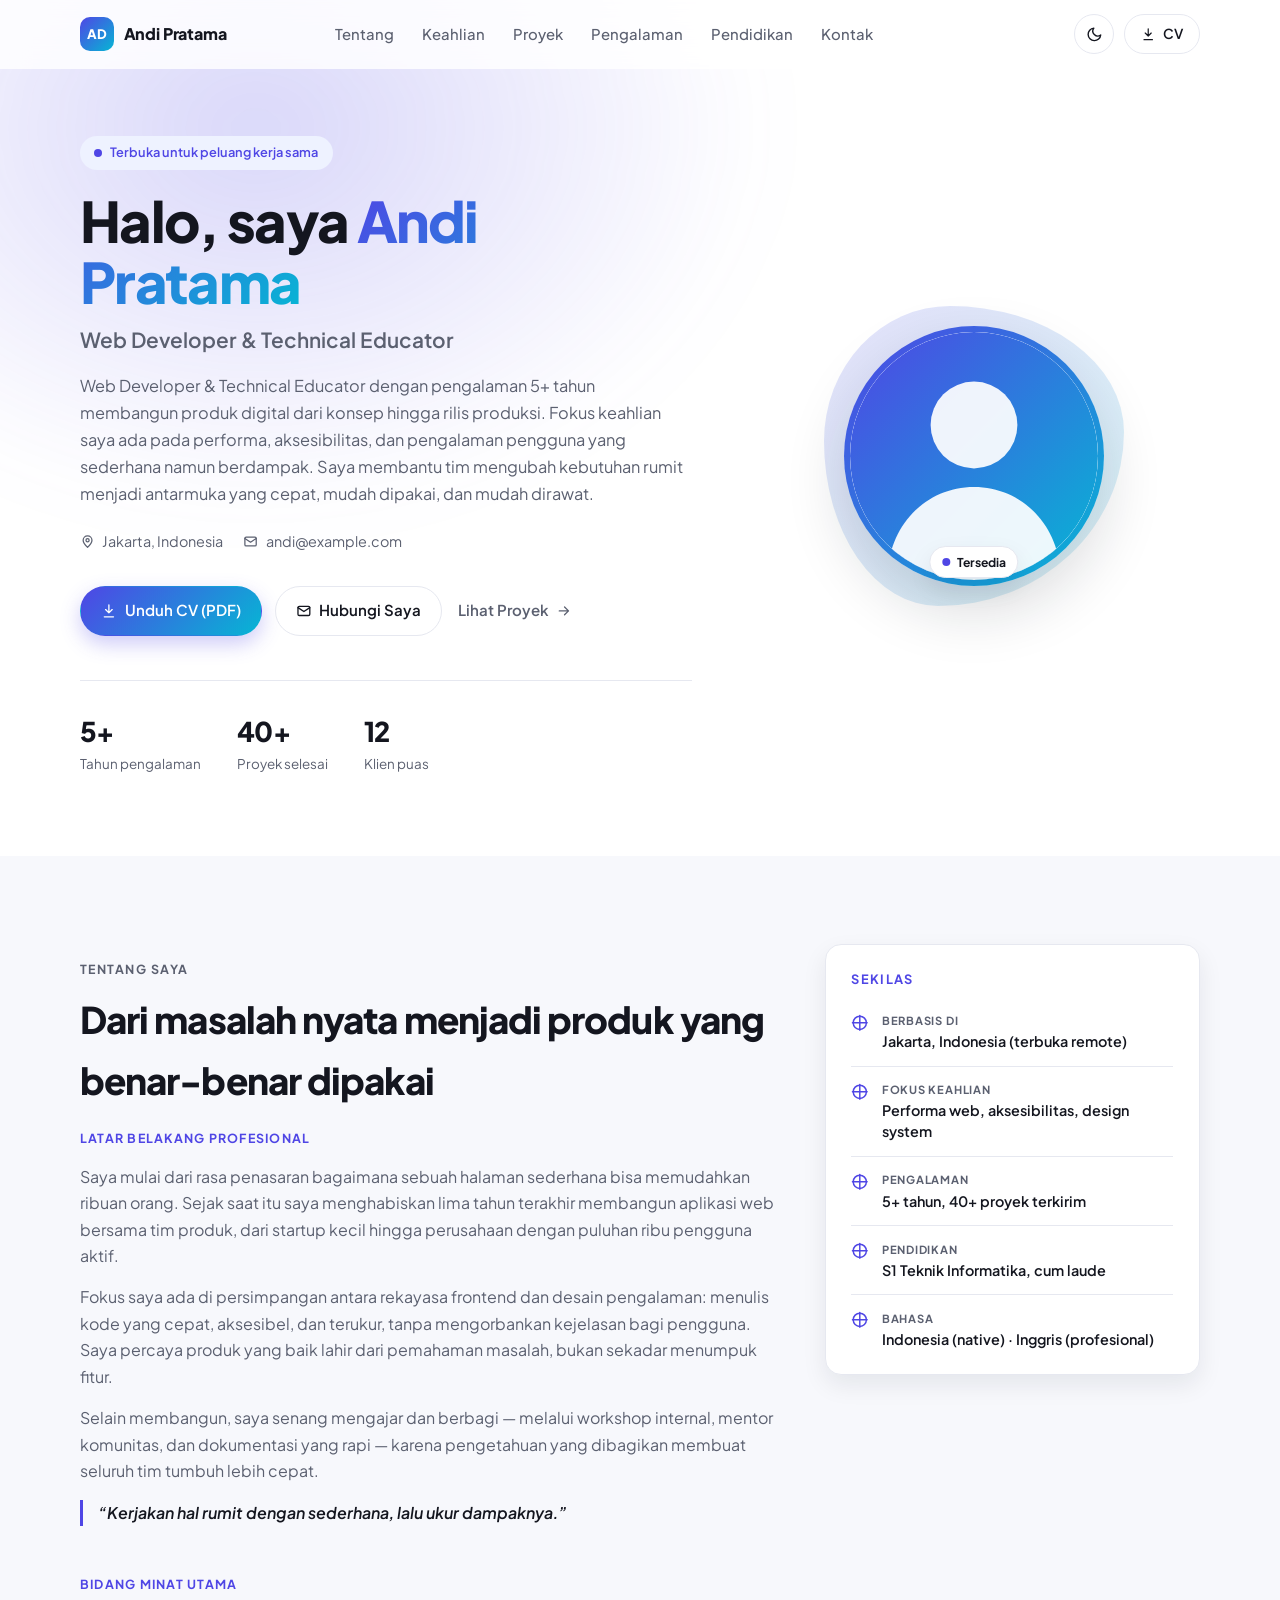
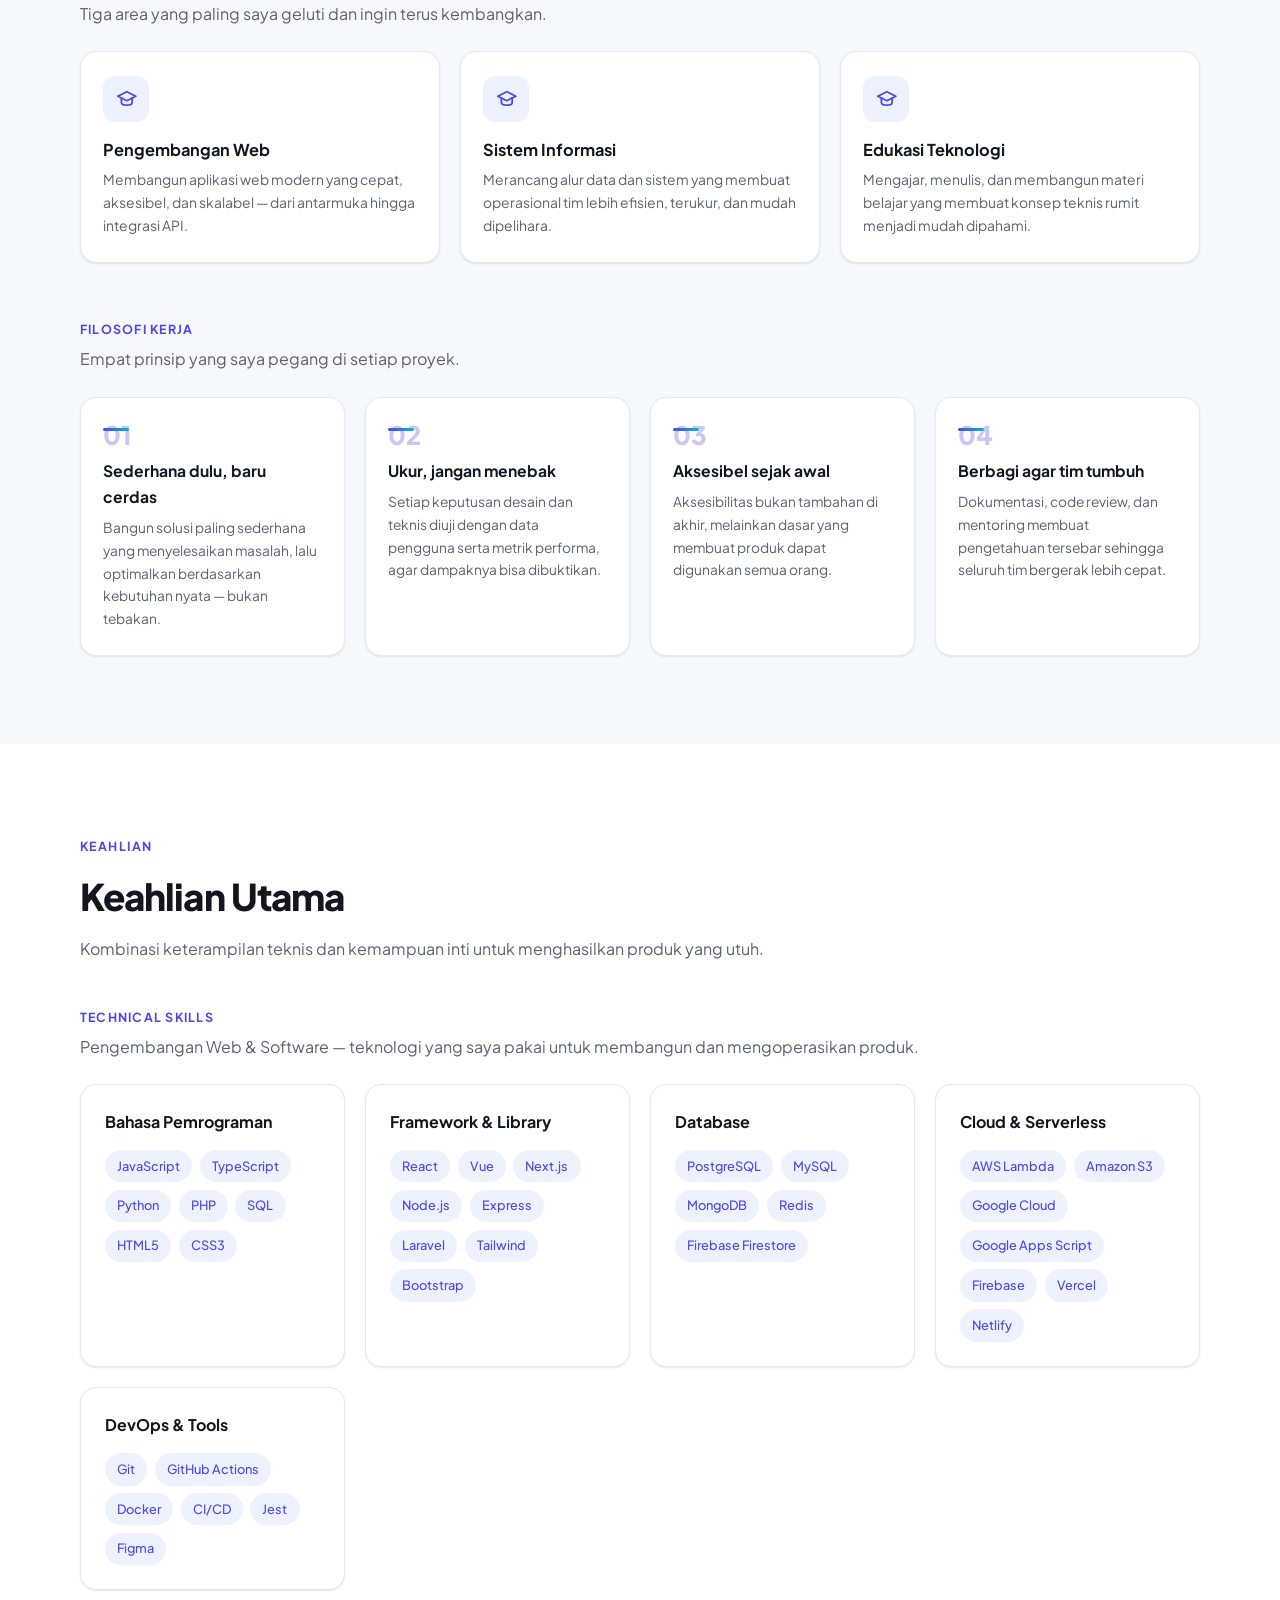
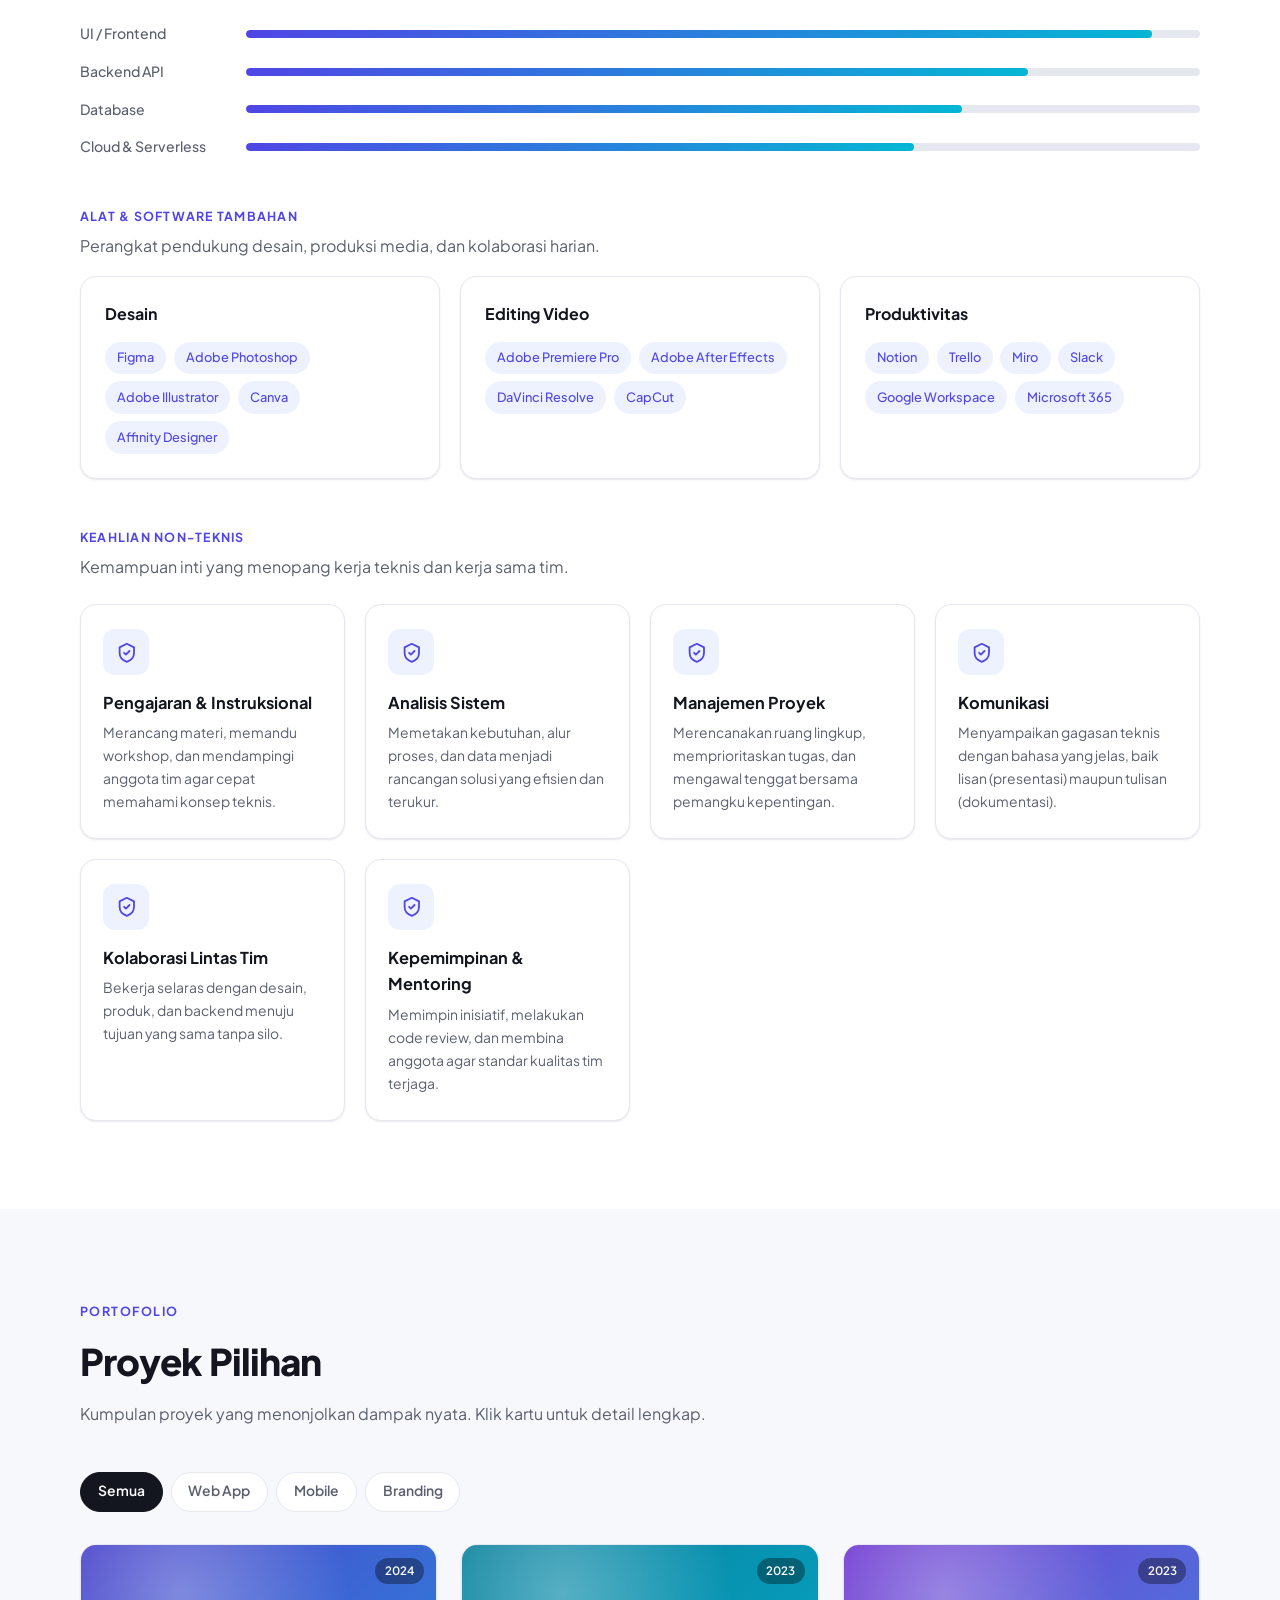
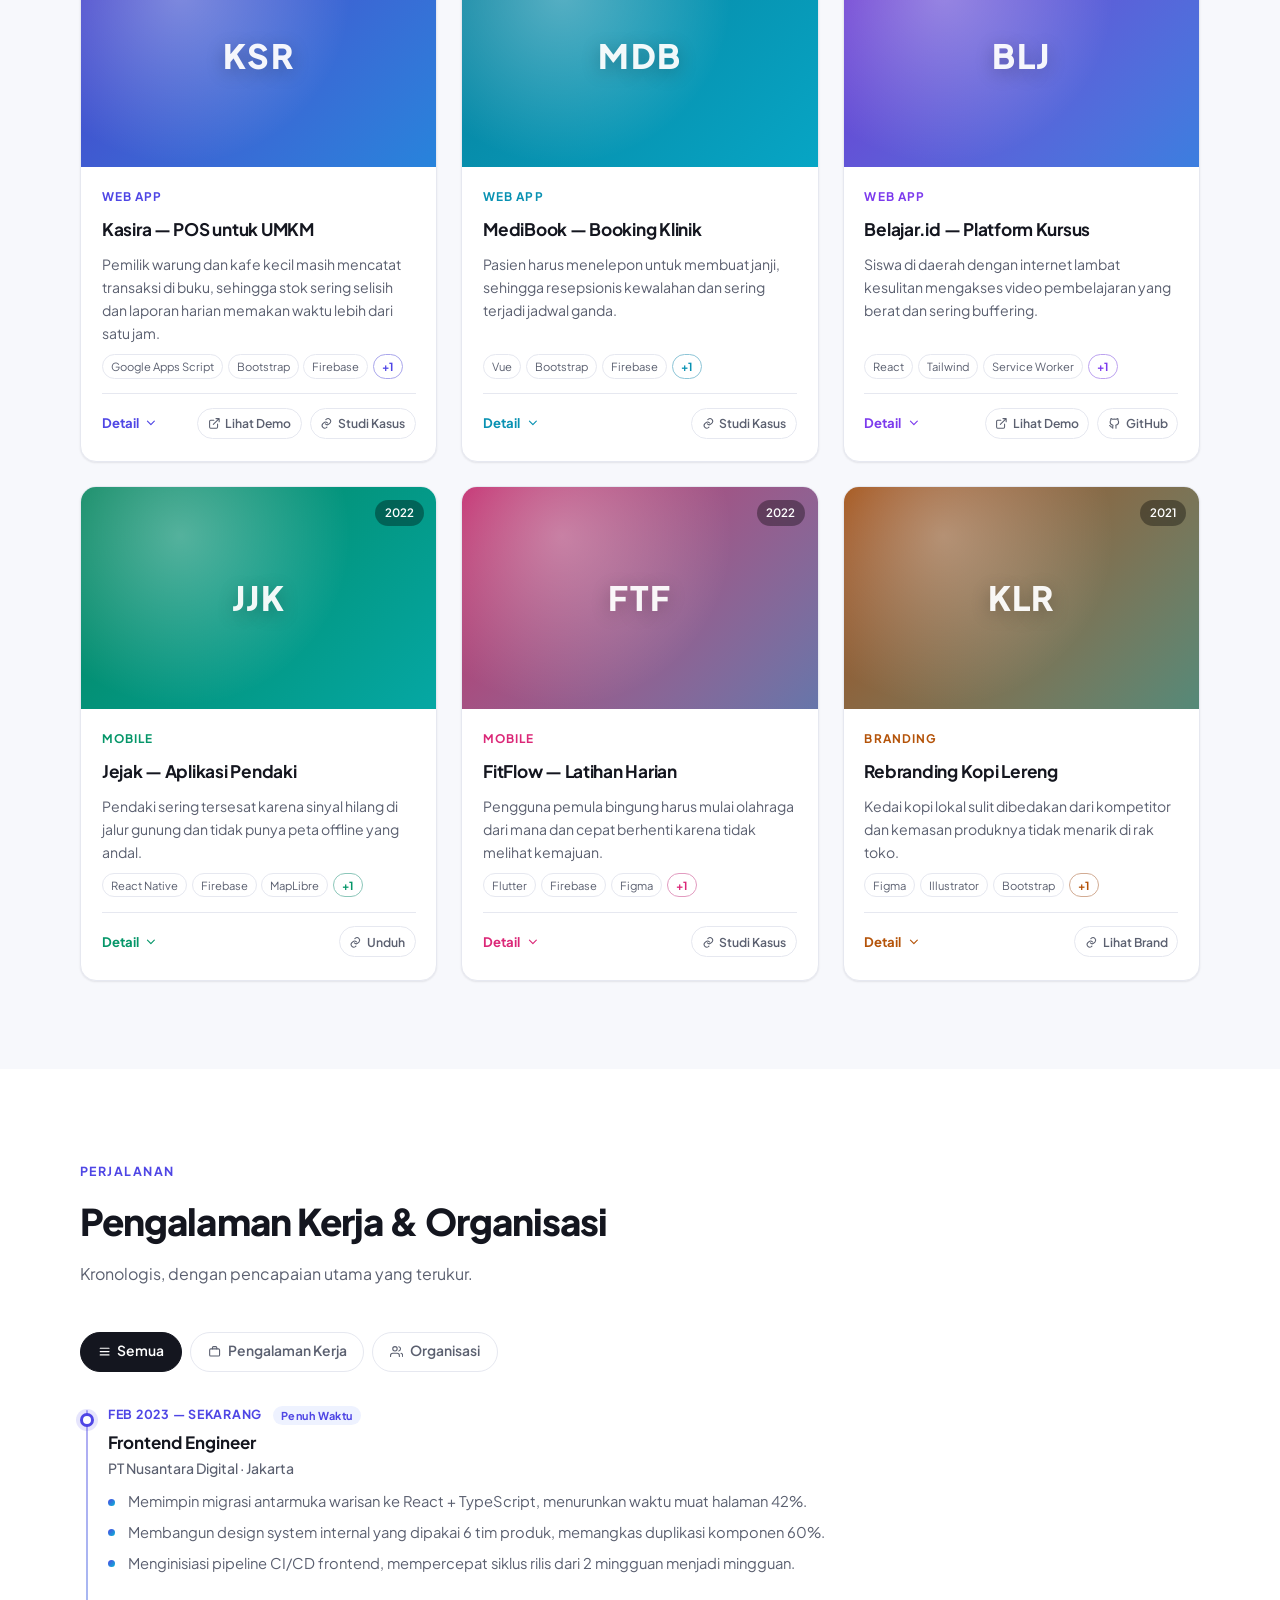
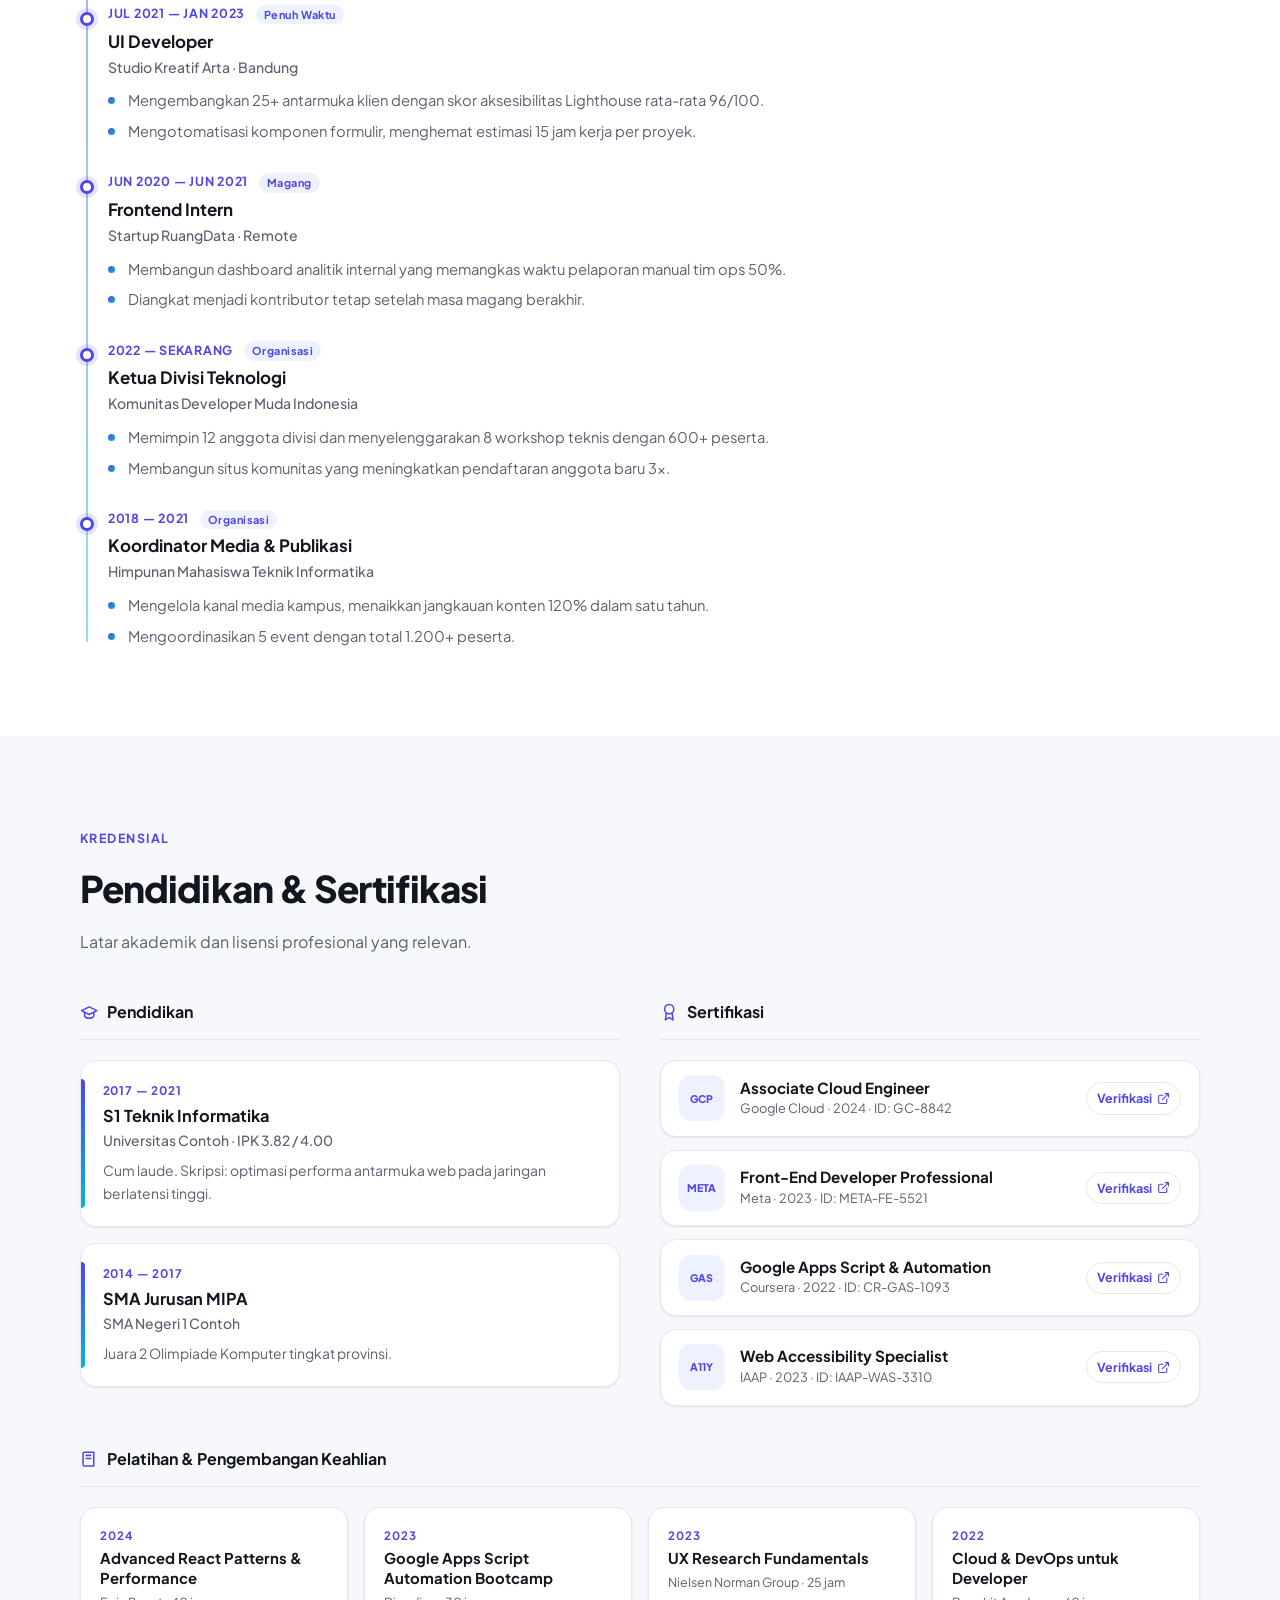
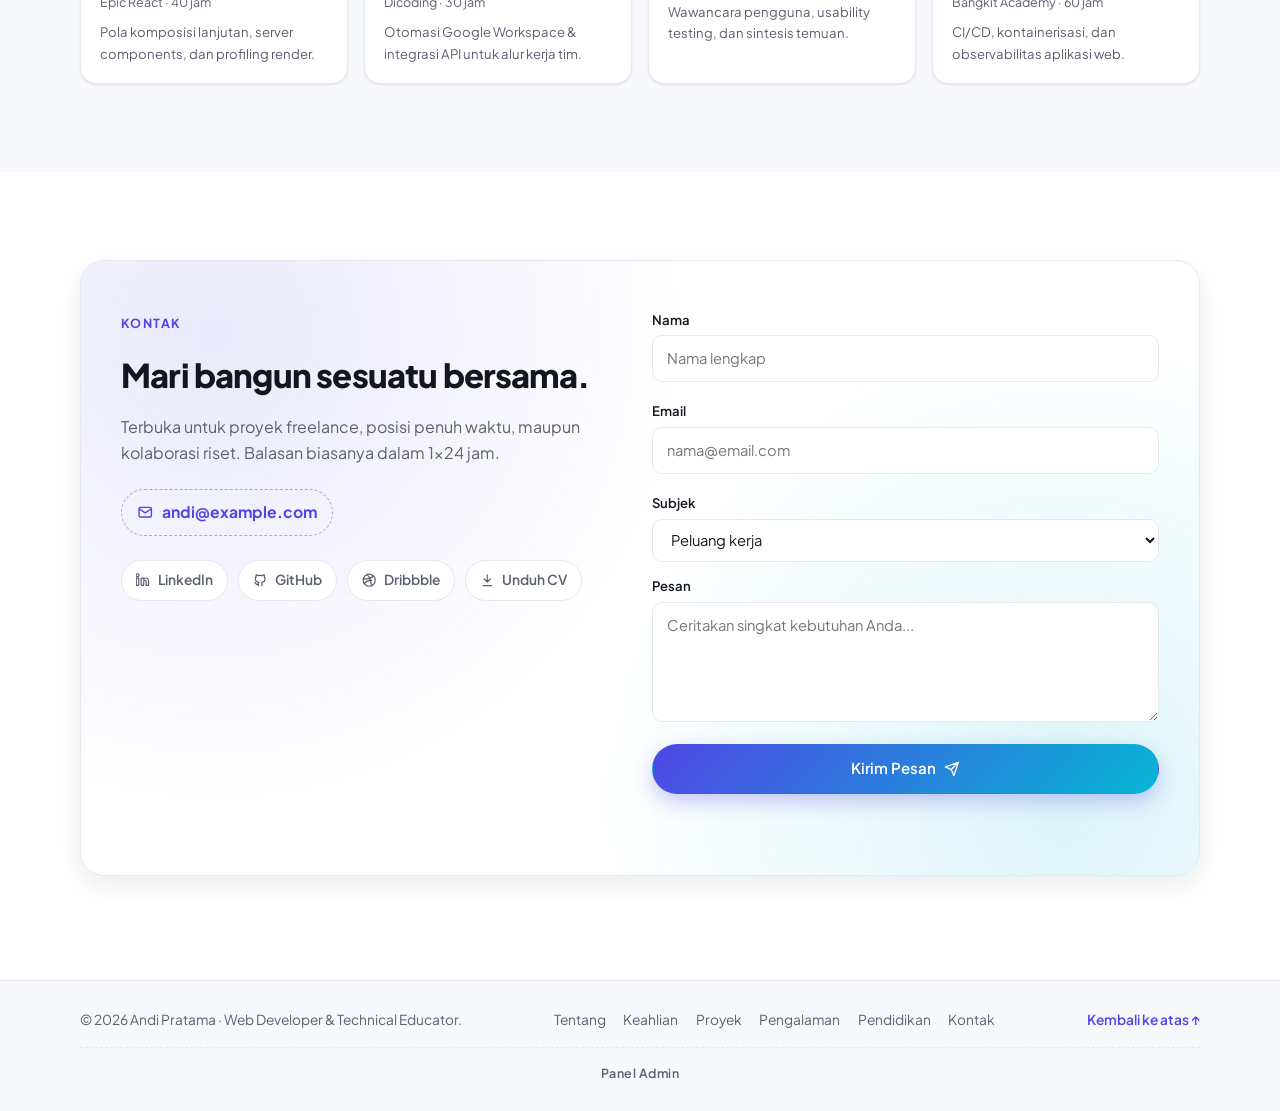
==== commit ef748565: "Hapus kotak kode hero & tambah upload foto di panel admin" ====
--- a/index.html
+++ b/index.html
@@ -130,23 +130,11 @@
           <div class="hero__blob" aria-hidden="true"></div>
 
           <figure class="hero__avatar">
-            <img src="assets/avatar.svg" alt="Foto profil Andi Pratama" width="400" height="400" />
+            <img src="assets/avatar.svg" alt="Foto profil" width="400" height="400" />
             <figcaption class="hero__badge">
               <span class="dot" aria-hidden="true"></span> Tersedia
             </figcaption>
           </figure>
-
-          <div class="hero__card" aria-hidden="true">
-            <div class="hero__card-row">
-              <span class="chip chip--green"></span><span class="chip chip--amber"></span><span class="chip chip--red"></span>
-            </div>
-            <pre class="hero__code"><code><span class="c-k">const</span> <span class="c-v">andi</span> = {
-  <span class="c-p">role</span>: <span class="c-s">"Frontend Engineer"</span>,
-  <span class="c-p">stack</span>: [<span class="c-s">"React"</span>, <span class="c-s">"TypeScript"</span>],
-  <span class="c-p">fokus</span>: <span class="c-s">"UX &amp; Performa"</span>,
-  <span class="c-p">siap</span>: <span class="c-b">true</span>,
-};</code></pre>
-          </div>
         </div>
       </div>
     </section>
--- a/css/style.css
+++ b/css/style.css
@@ -240,20 +240,6 @@
   font-size: .76rem; font-weight: 700; color: var(--text);
   box-shadow: var(--shadow-md); white-space: nowrap;
 }
-
-.hero__card {
-  position: absolute; right: -6px; bottom: -6px; z-index: 3;
-  width: min(300px, 74%);
-  background: var(--surface); border: 1px solid var(--border);
-  border-radius: var(--radius); box-shadow: var(--shadow-lg);
-  overflow: hidden; animation: float 6s ease-in-out infinite;
-}
-@keyframes float { 0%,100% { transform: translateY(0); } 50% { transform: translateY(-12px); } }
-.hero__card-row { display: flex; gap: .45rem; padding: .85rem 1rem; border-bottom: 1px solid var(--border); }
-.chip { width: 11px; height: 11px; border-radius: 50%; }
-.chip--green { background: #27c93f; } .chip--amber { background: #ffbd2e; } .chip--red { background: #ff5f56; }
-.hero__code { padding: 1.1rem 1.25rem; font-family: ui-monospace, "SFMono-Regular", Menlo, Consolas, monospace; font-size: .84rem; line-height: 1.75; overflow-x: auto; }
-.c-k { color: #c678dd; } .c-v { color: #61afef; } .c-p { color: #e06c75; } .c-s { color: #98c379; } .c-b { color: #d19a66; }
 
 /* ---------- Sections ---------- */
 .section { padding: 5.5rem 0; }
@@ -656,7 +642,6 @@
   .hero__inner { grid-template-columns: 1fr; gap: 2.5rem; }
   .hero__visual { order: -1; min-height: 0; gap: 1.25rem; }
   .hero__avatar { width: min(200px, 55%); }
-  .hero__card { position: relative; right: auto; bottom: auto; width: min(360px, 100%); }
   .skills, .projects { grid-template-columns: repeat(2, 1fr); }
   .edu-grid { grid-template-columns: 1fr; gap: 2rem; }
   .training-grid { grid-template-columns: repeat(2, 1fr); }
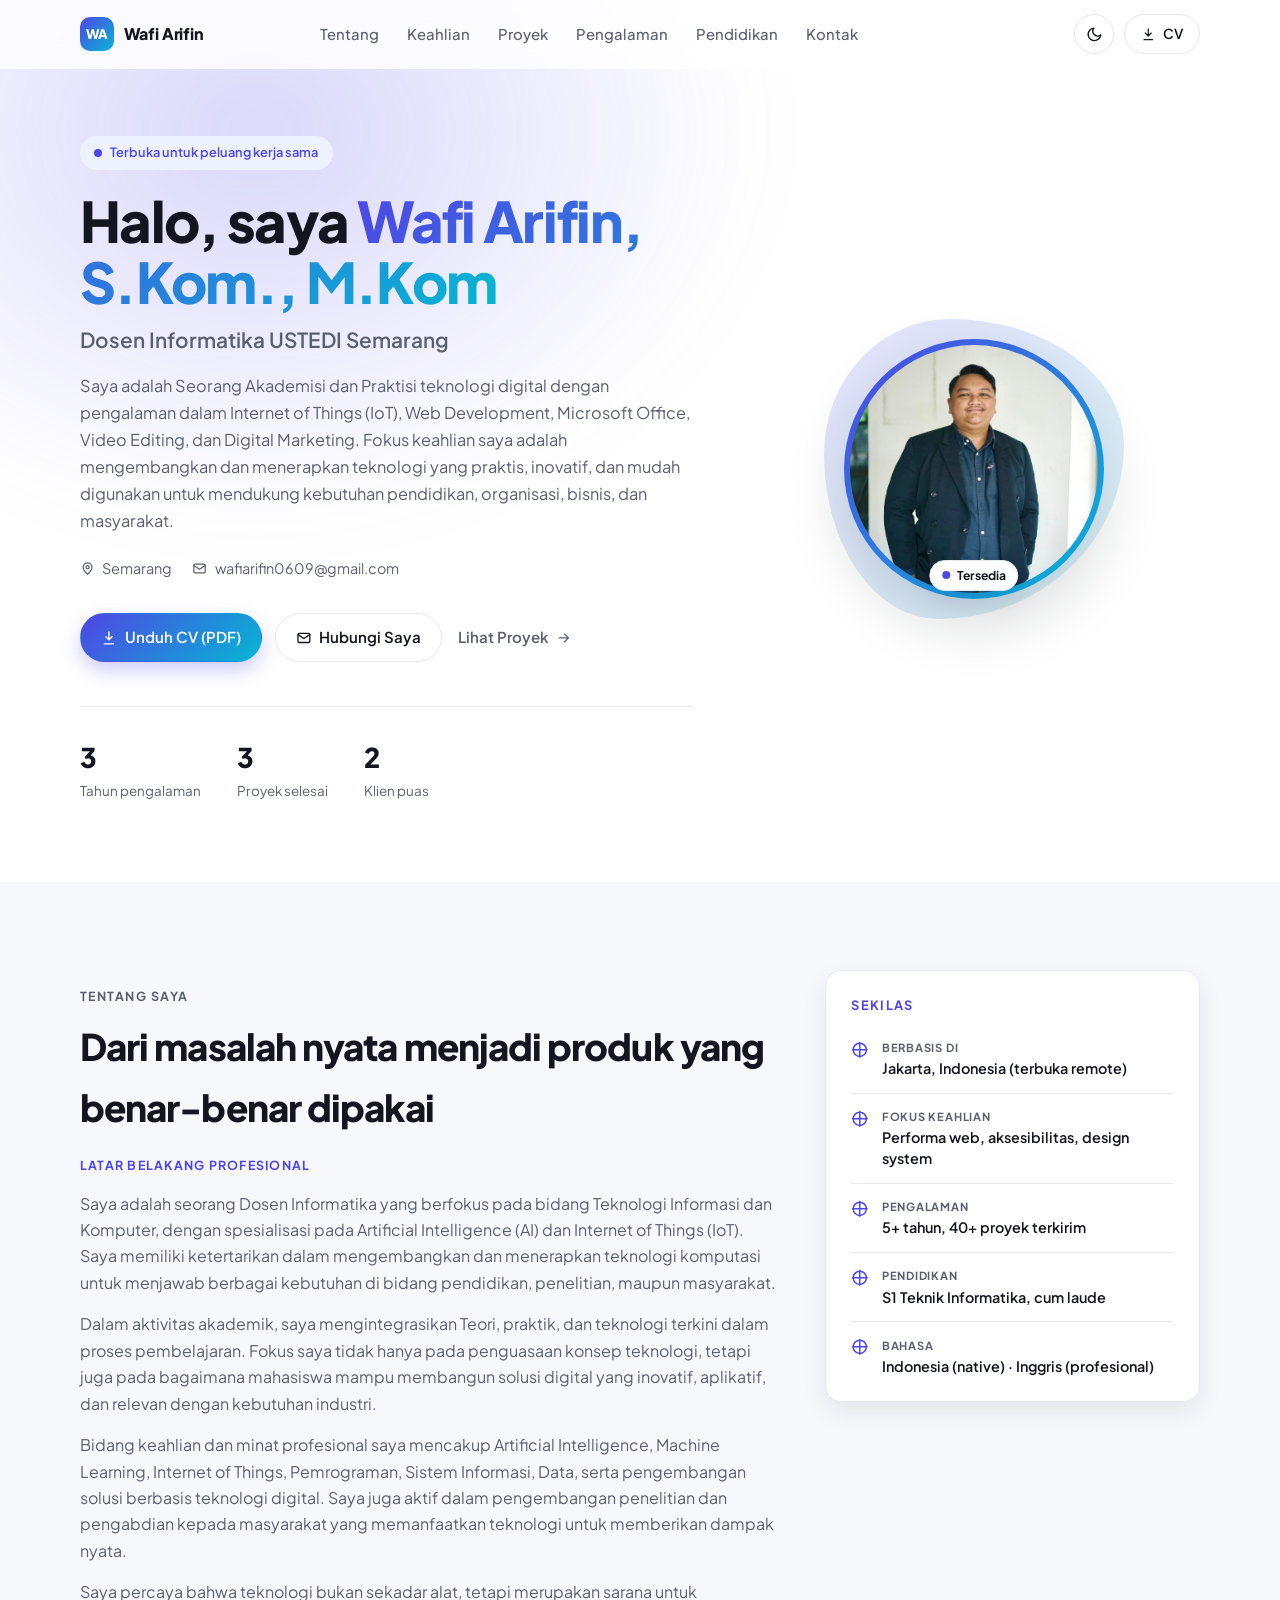
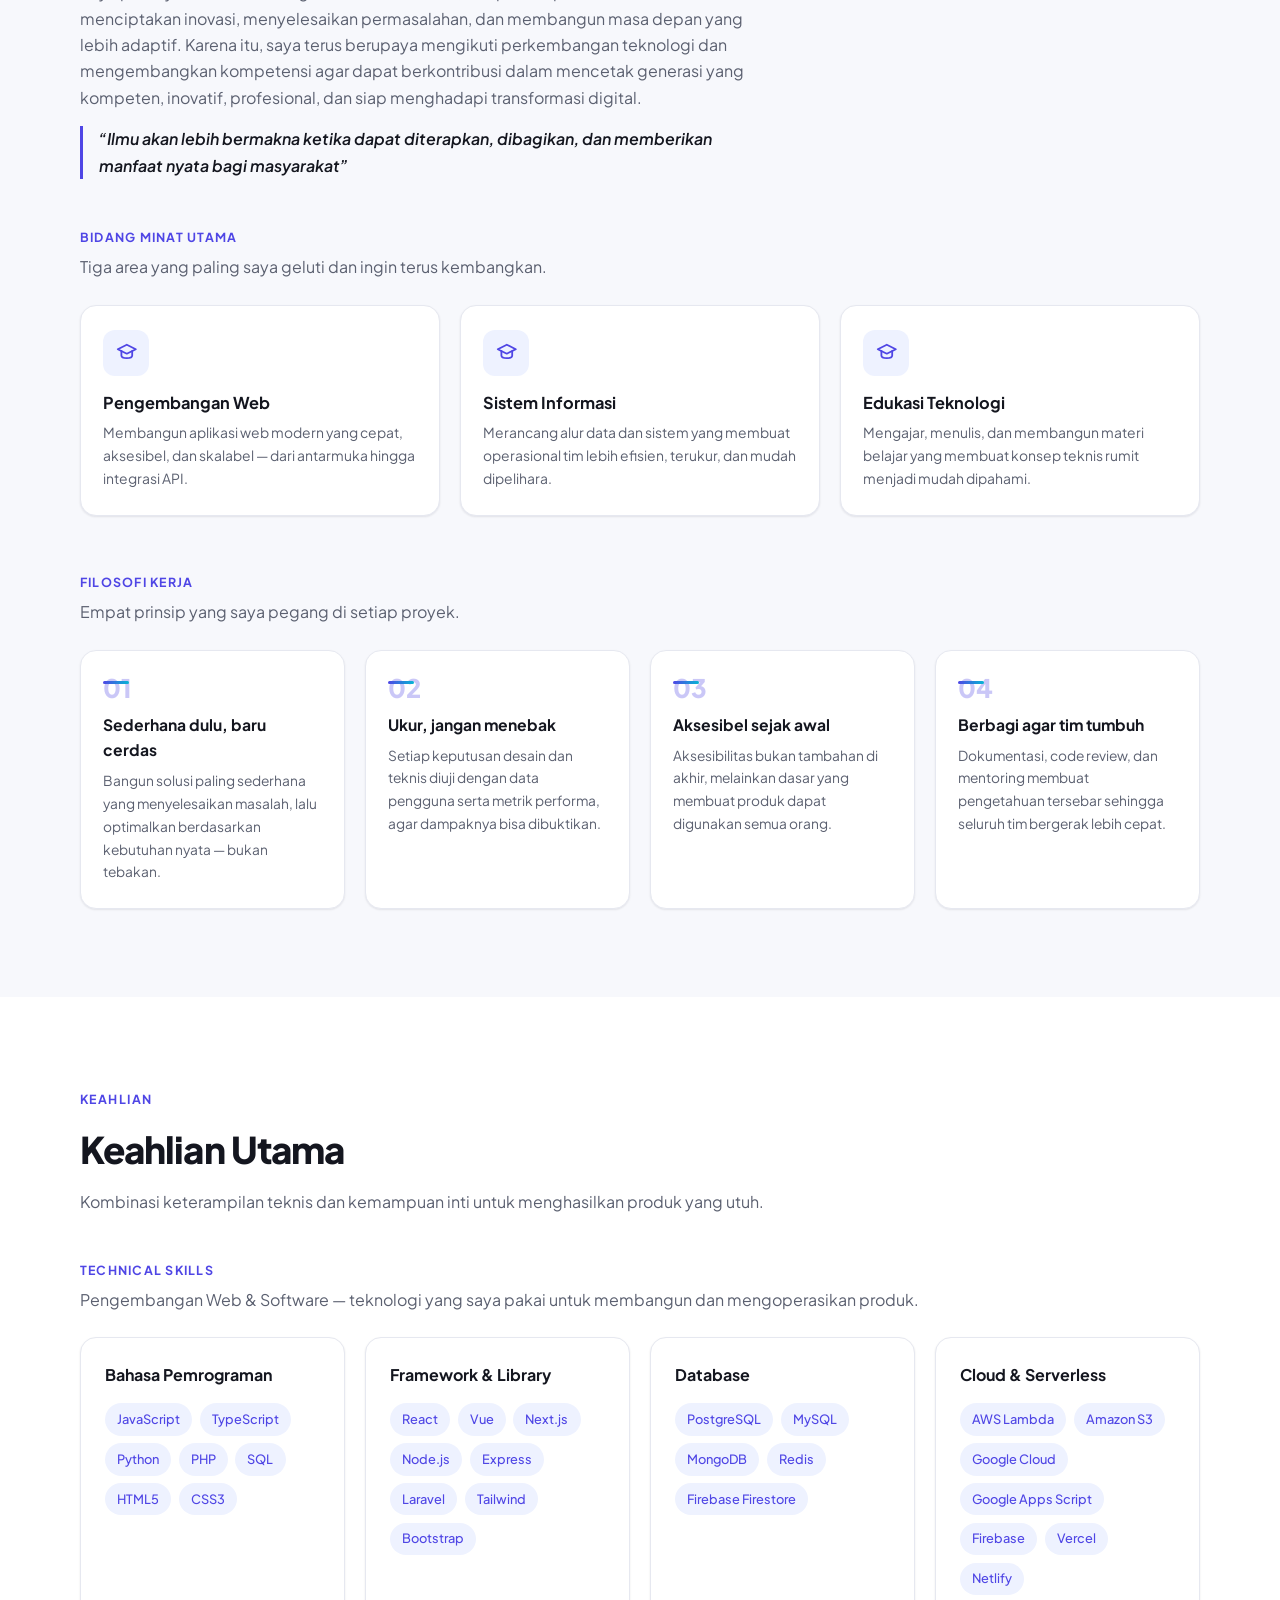
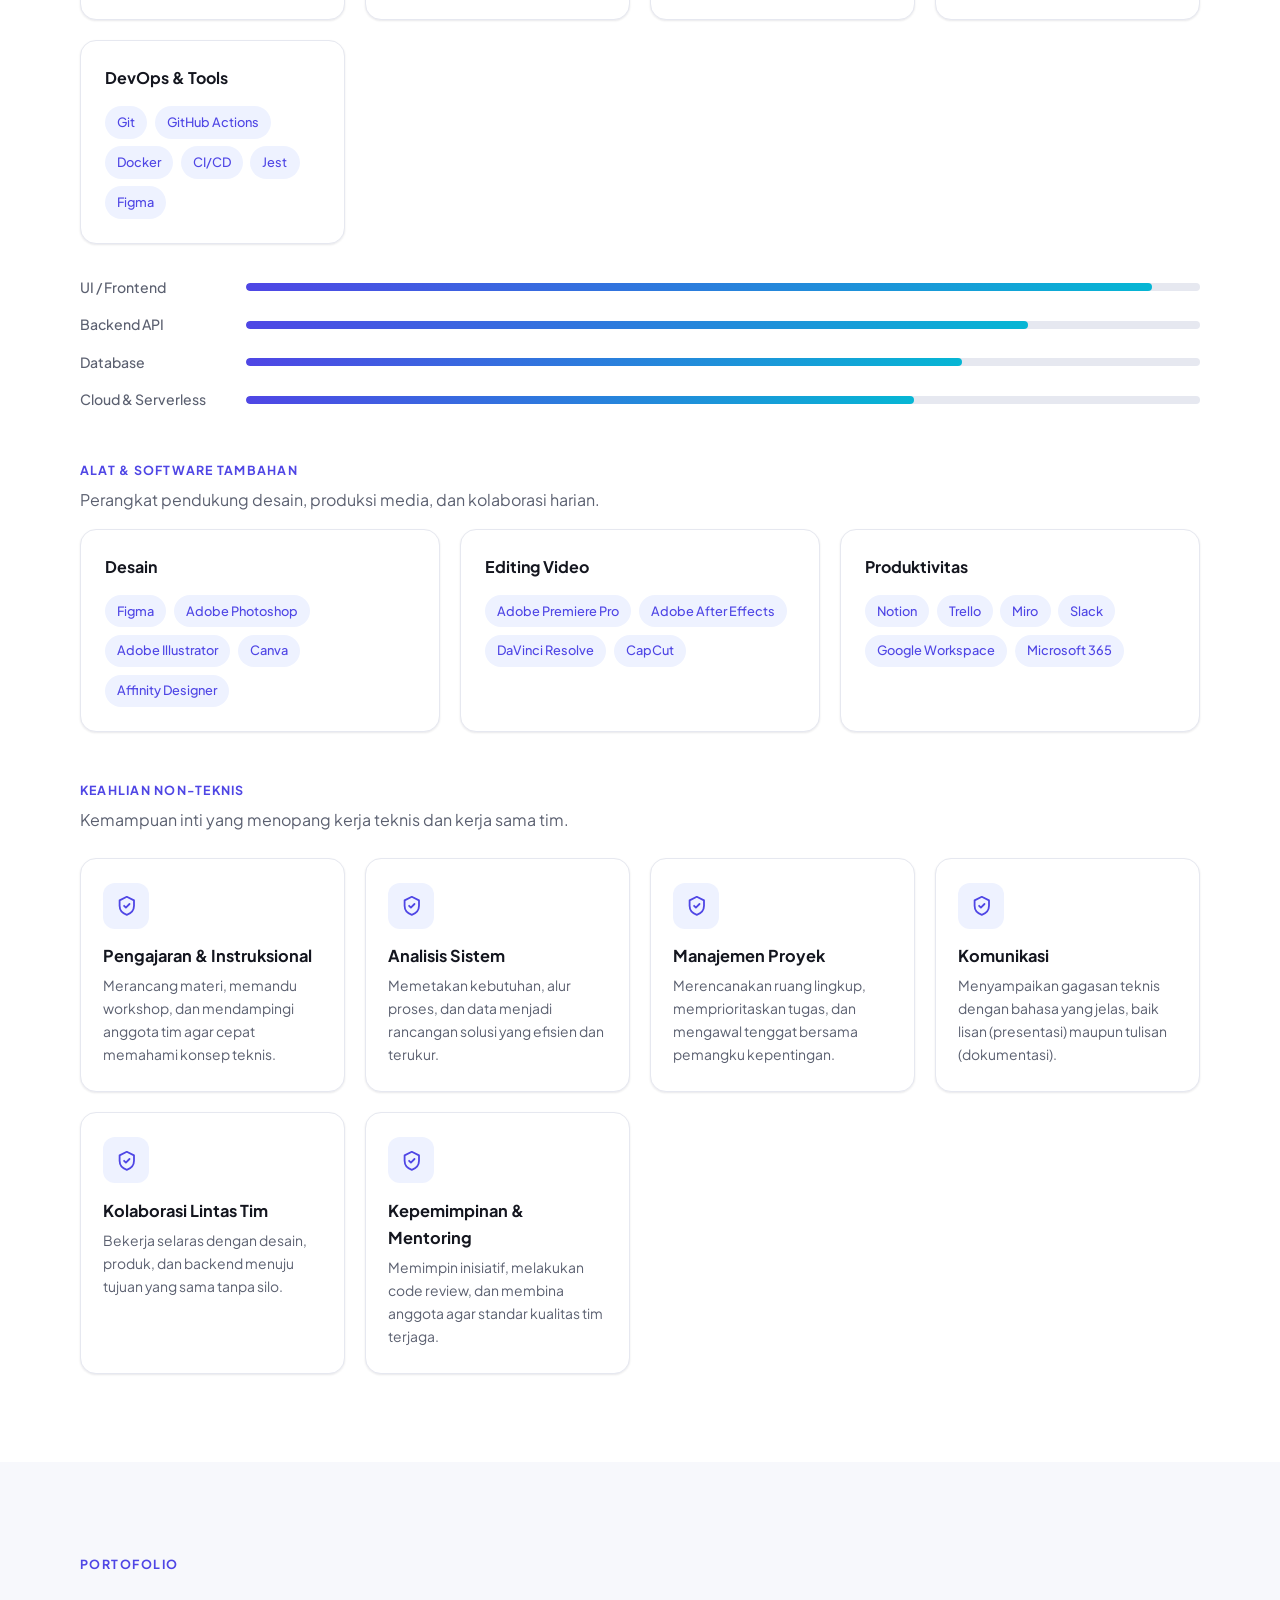
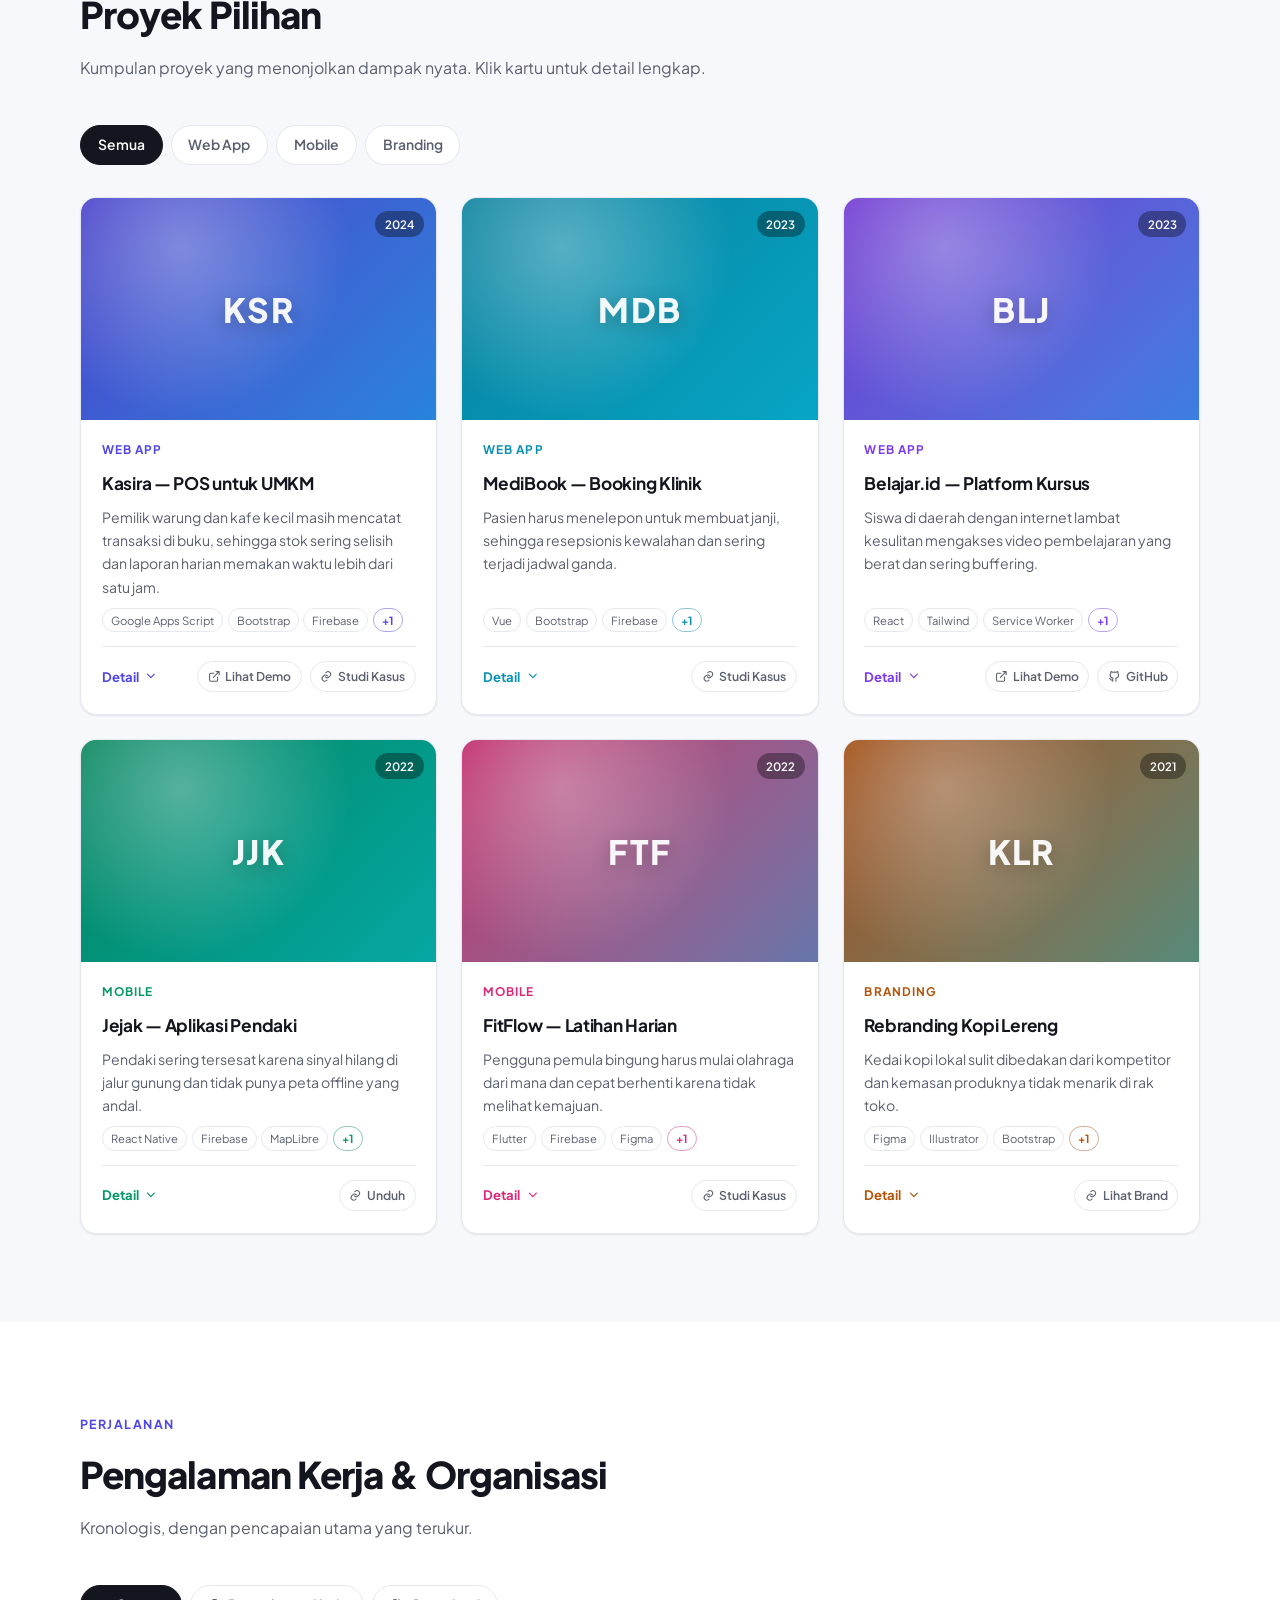
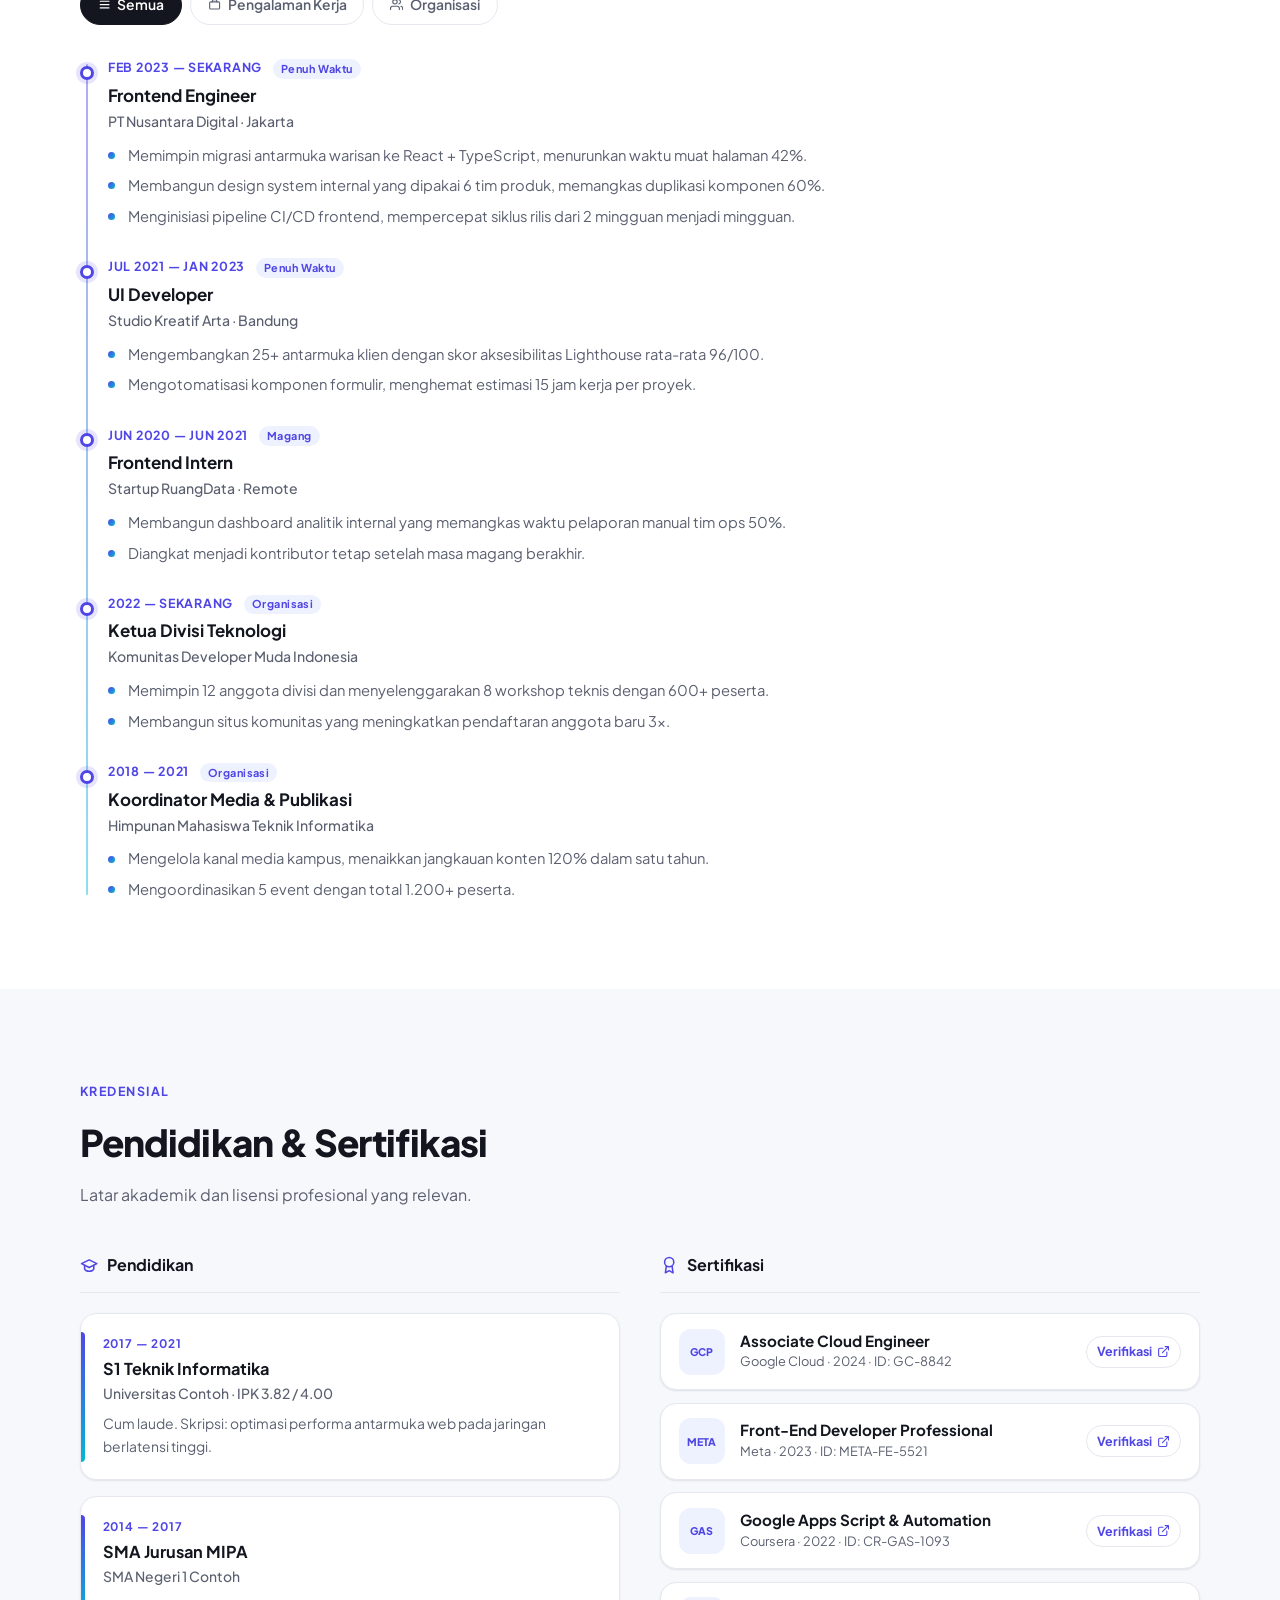
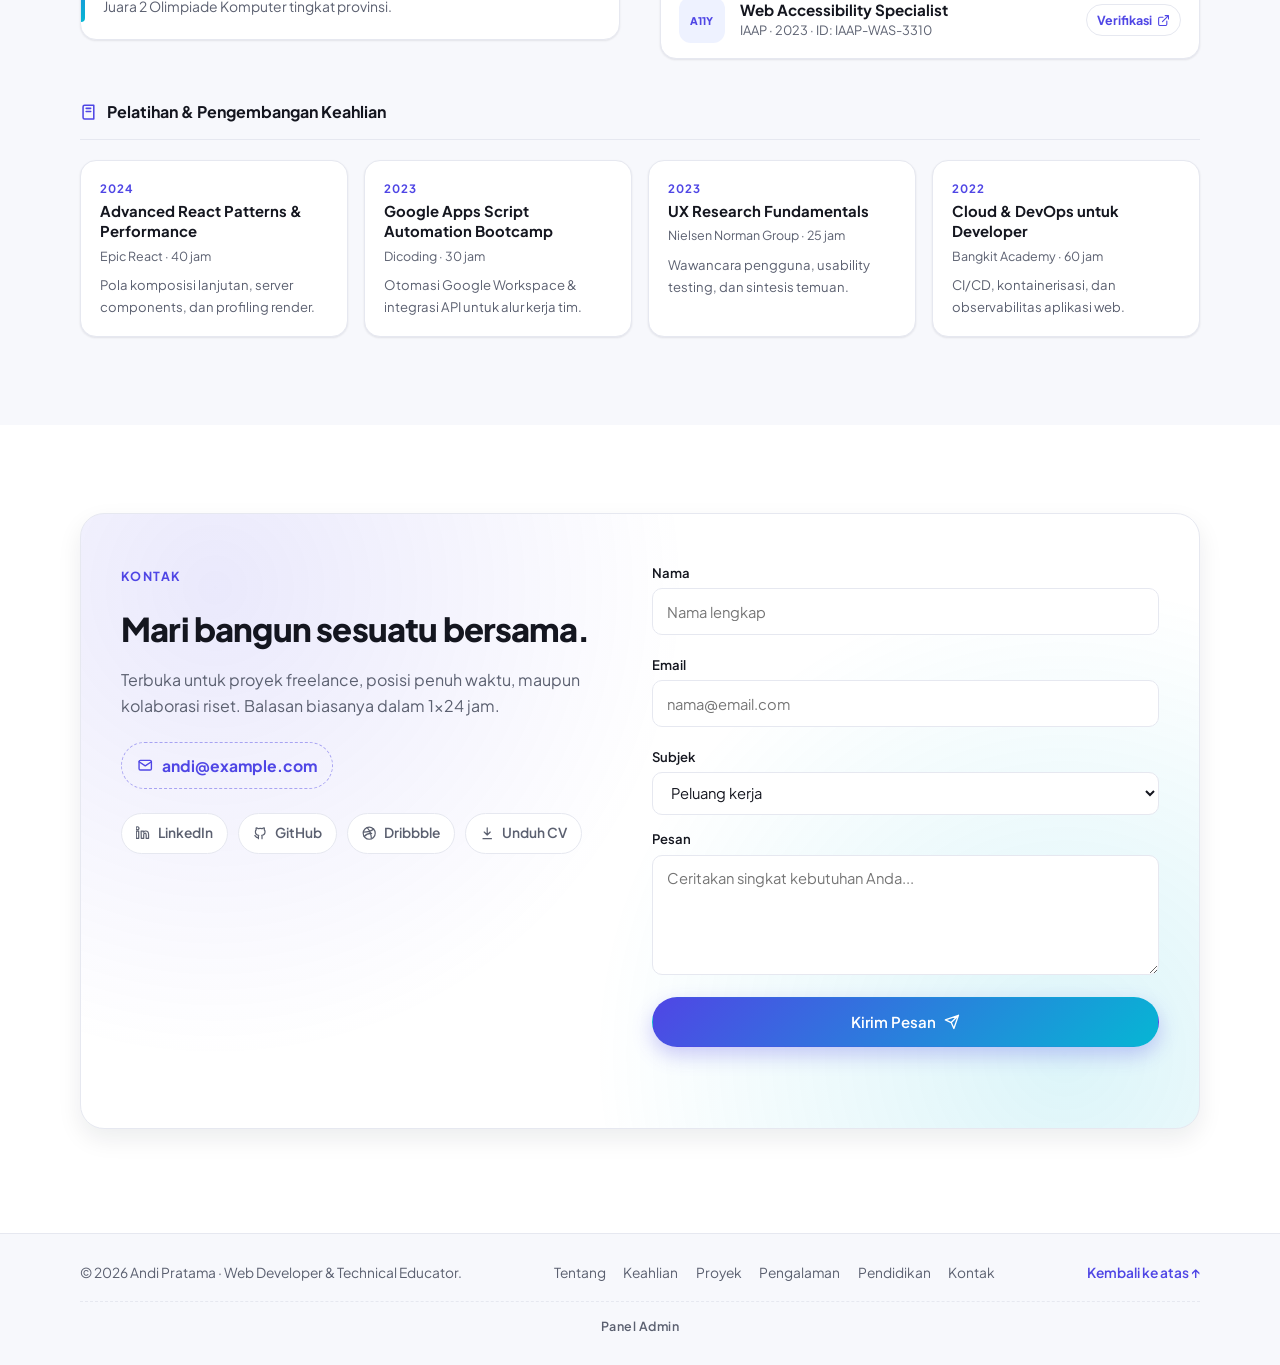
==== commit fed36567: "Tambah pengaturan favicon di panel admin + favicon default" ====
--- a/index.html
+++ b/index.html
@@ -3,8 +3,14 @@
 <head>
   <meta charset="UTF-8" />
   <meta name="viewport" content="width=device-width, initial-scale=1.0" />
+  <meta http-equiv="Cache-Control" content="no-cache, no-store, must-revalidate" />
+  <meta http-equiv="Pragma" content="no-cache" />
+  <meta http-equiv="Expires" content="0" />
   <title>Profil Diri &mdash; Portofolio Digital</title>
   <meta name="description" content="Portofolio digital: keahlian utama, proyek pilihan, dan pengalaman." />
+
+  <link rel="icon" href="assets/favicon.svg" />
+  <link rel="apple-touch-icon" href="assets/favicon.svg" />
 
   <link rel="preconnect" href="https://fonts.googleapis.com" />
   <link rel="preconnect" href="https://fonts.gstatic.com" crossorigin />
@@ -12,7 +18,7 @@
     href="https://fonts.googleapis.com/css2?family=Plus+Jakarta+Sans:wght@400;500;600;700;800&display=swap"
     rel="stylesheet"
   />
-  <link rel="stylesheet" href="css/style.css" />
+  <link rel="stylesheet" href="css/style.css?v=20260810-3" />
 
   <!-- Structured data: membantu SEO & pembaca CV memahami identitas -->
   <script type="application/ld+json">
@@ -724,8 +730,8 @@
     </div>
   </footer>
 
-  <script src="js/content.js"></script>
-  <script src="js/main.js"></script>
+  <script src="js/content.js?v=20260810-3"></script>
+  <script src="js/main.js?v=20260810-3"></script>
 
   <button class="to-top" id="toTop" type="button" aria-label="Kembali ke atas" hidden>
     <svg class="icon" viewBox="0 0 24 24" aria-hidden="true"><path d="M12 19V5M5 12l7-7 7 7"/></svg>
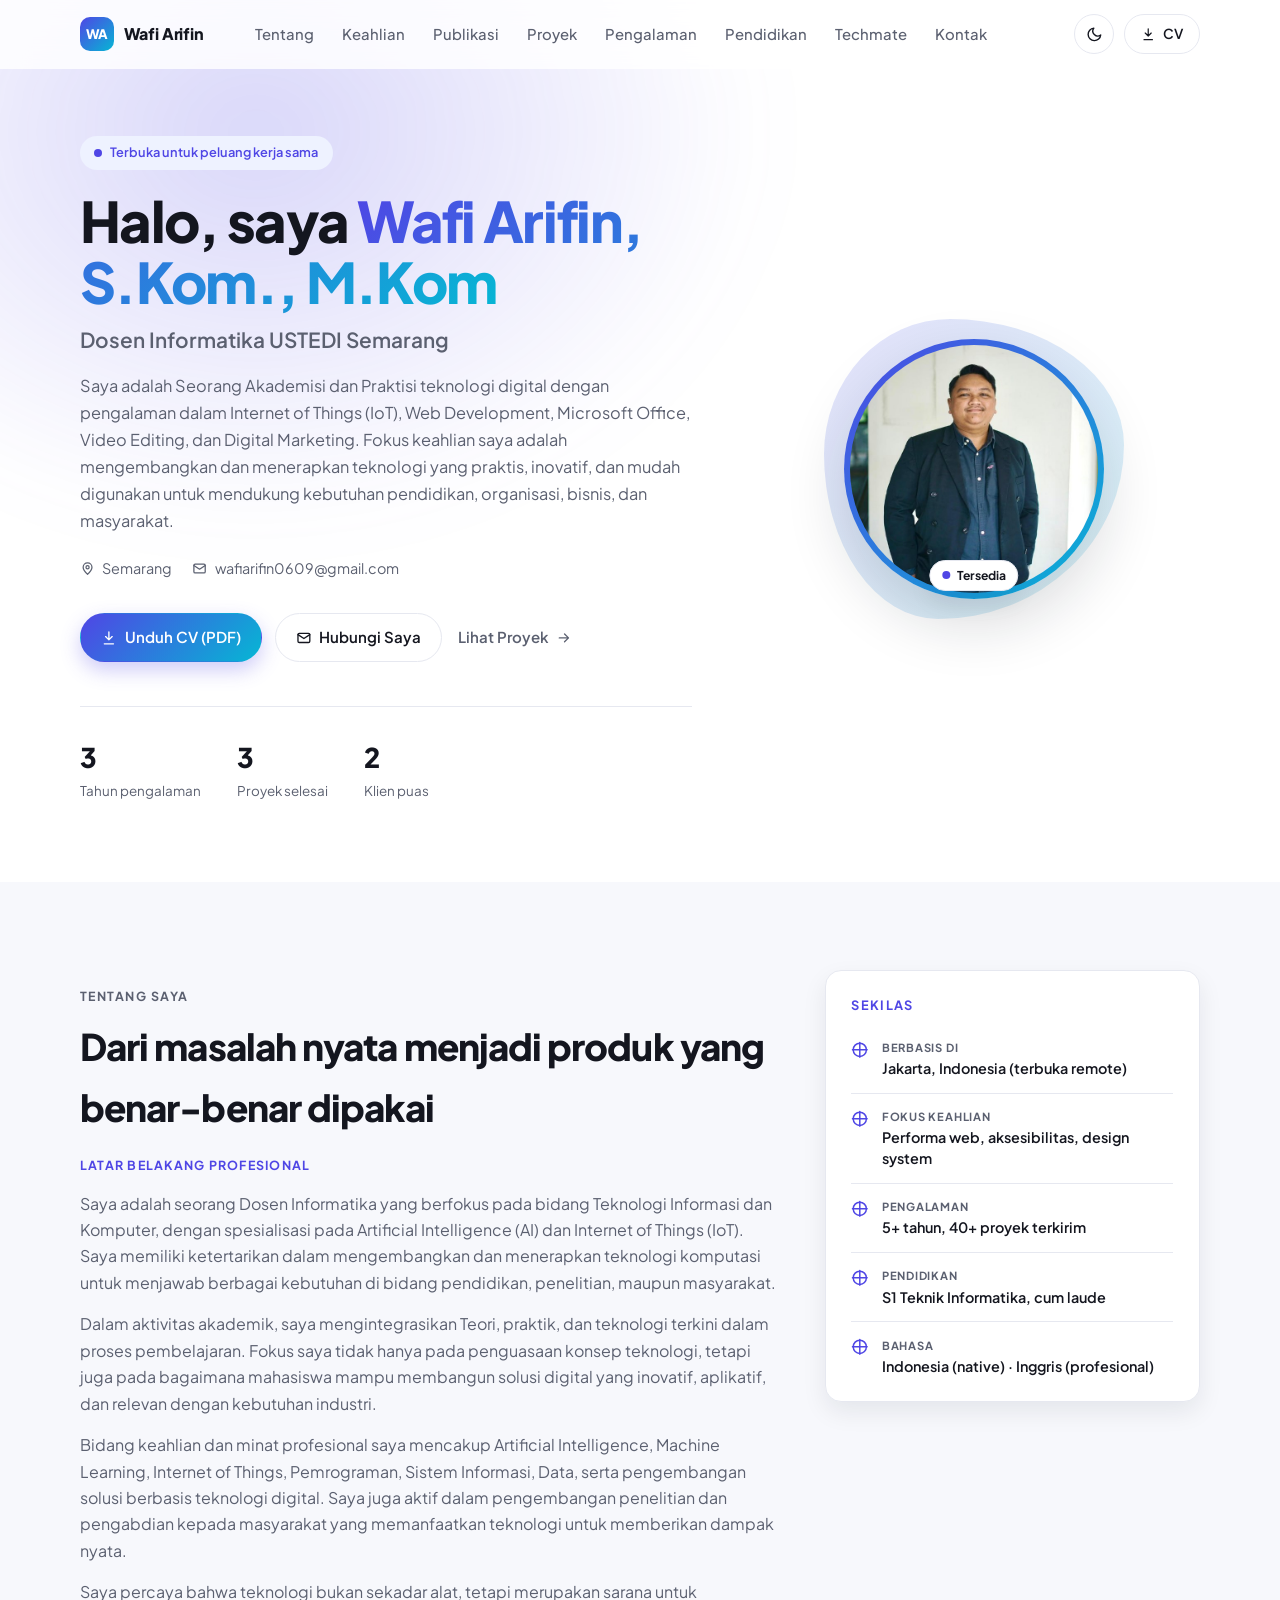
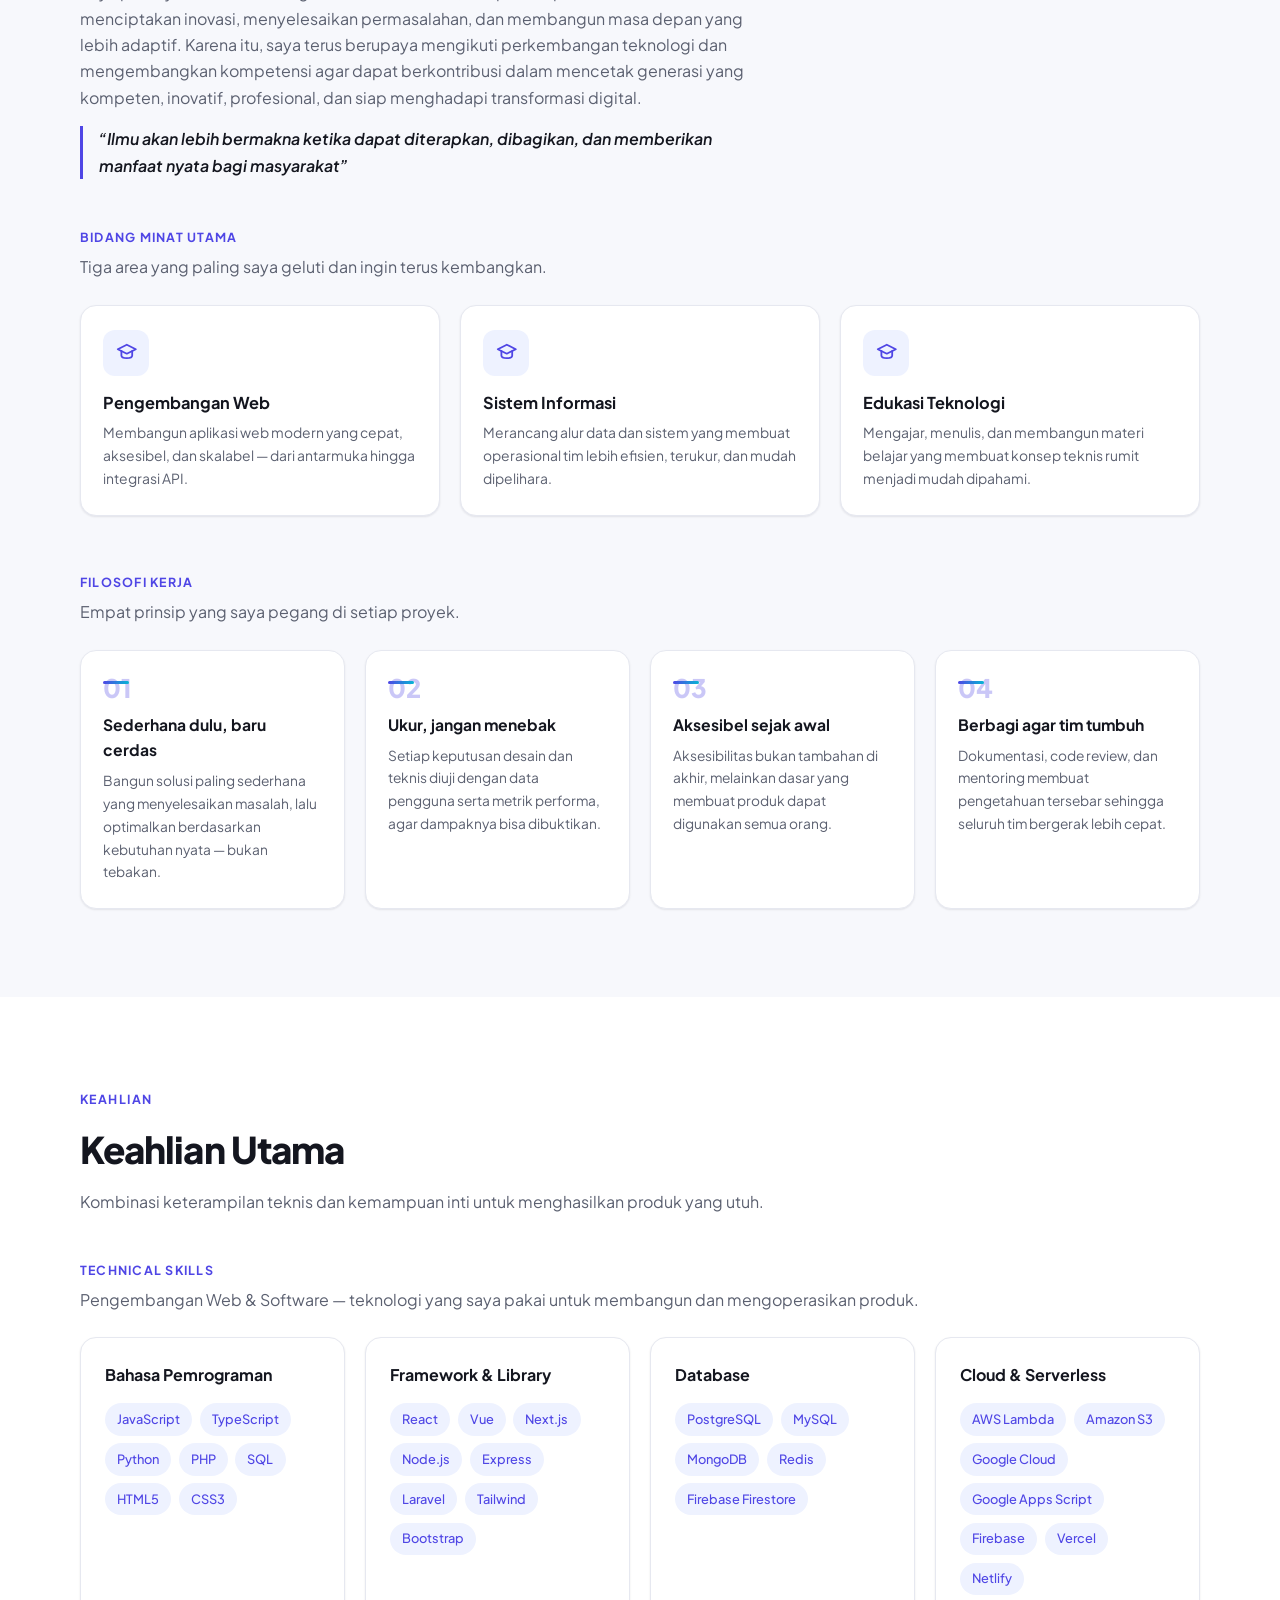
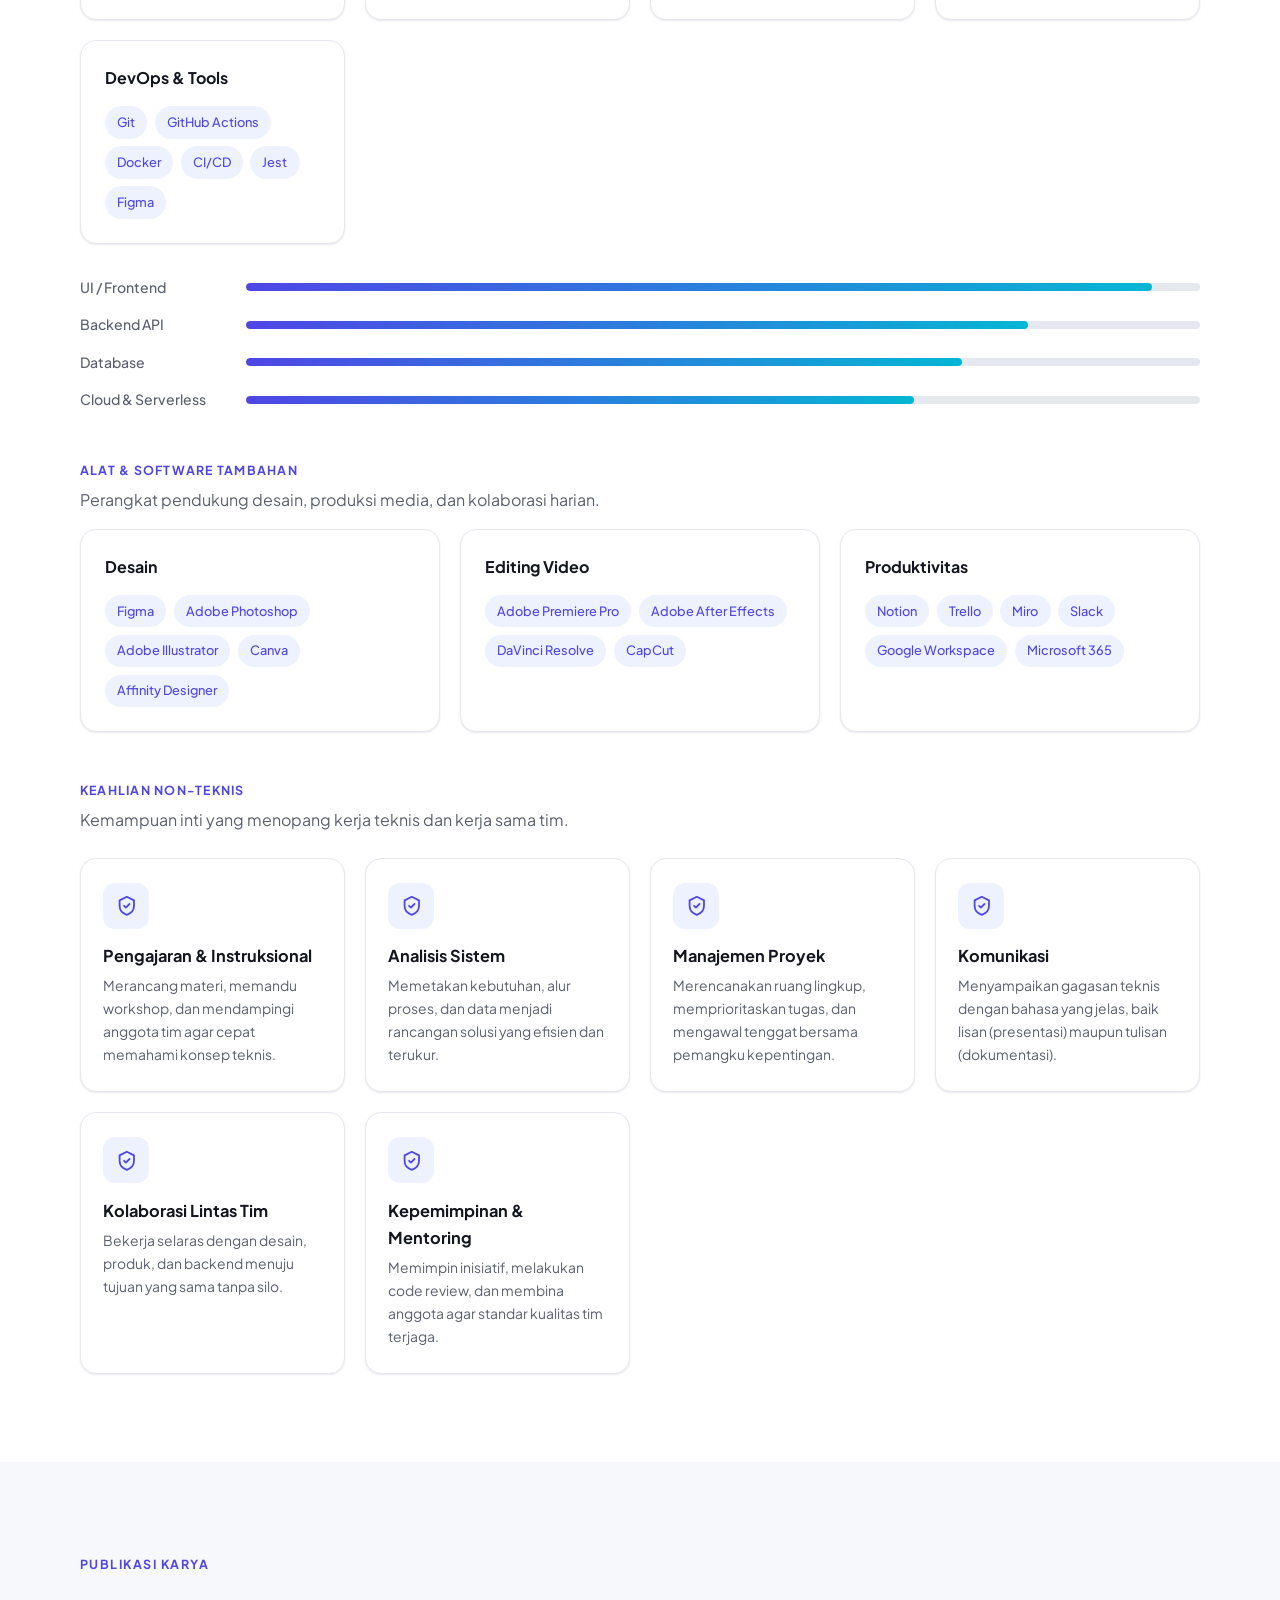
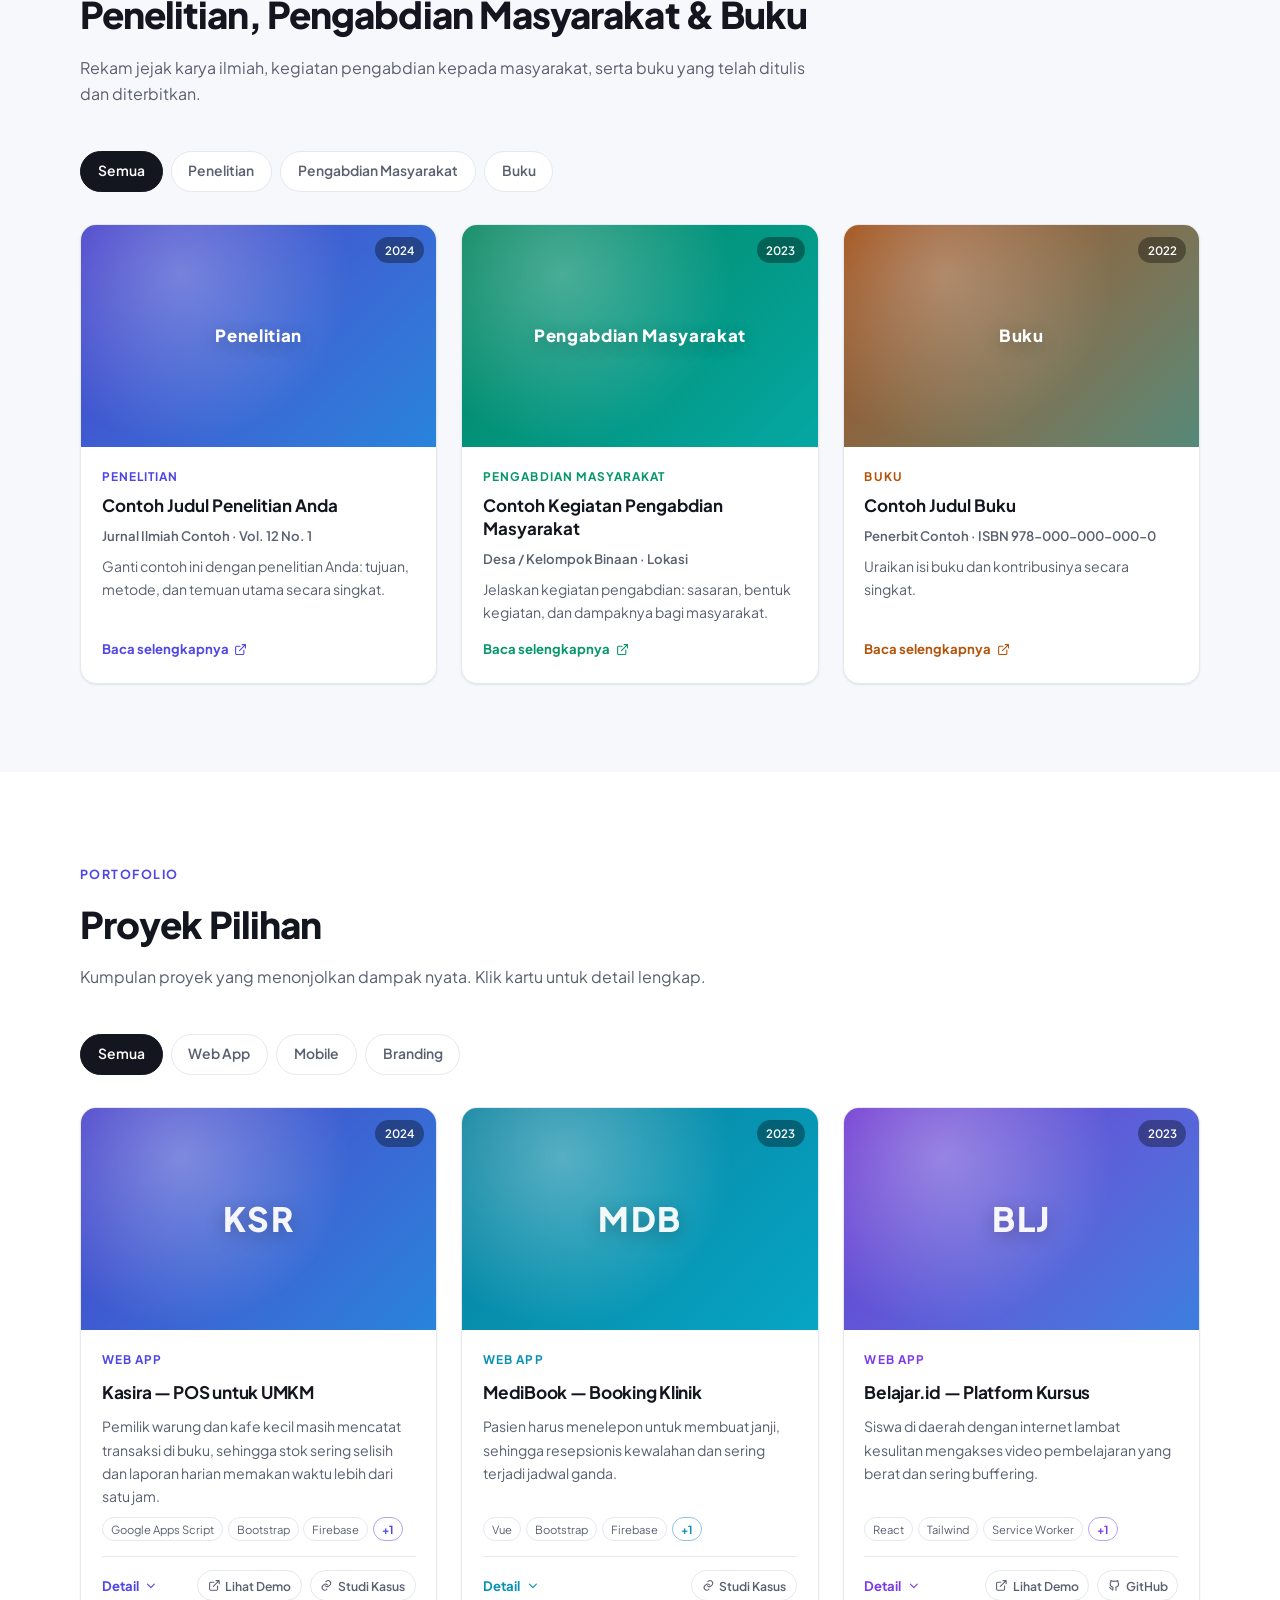
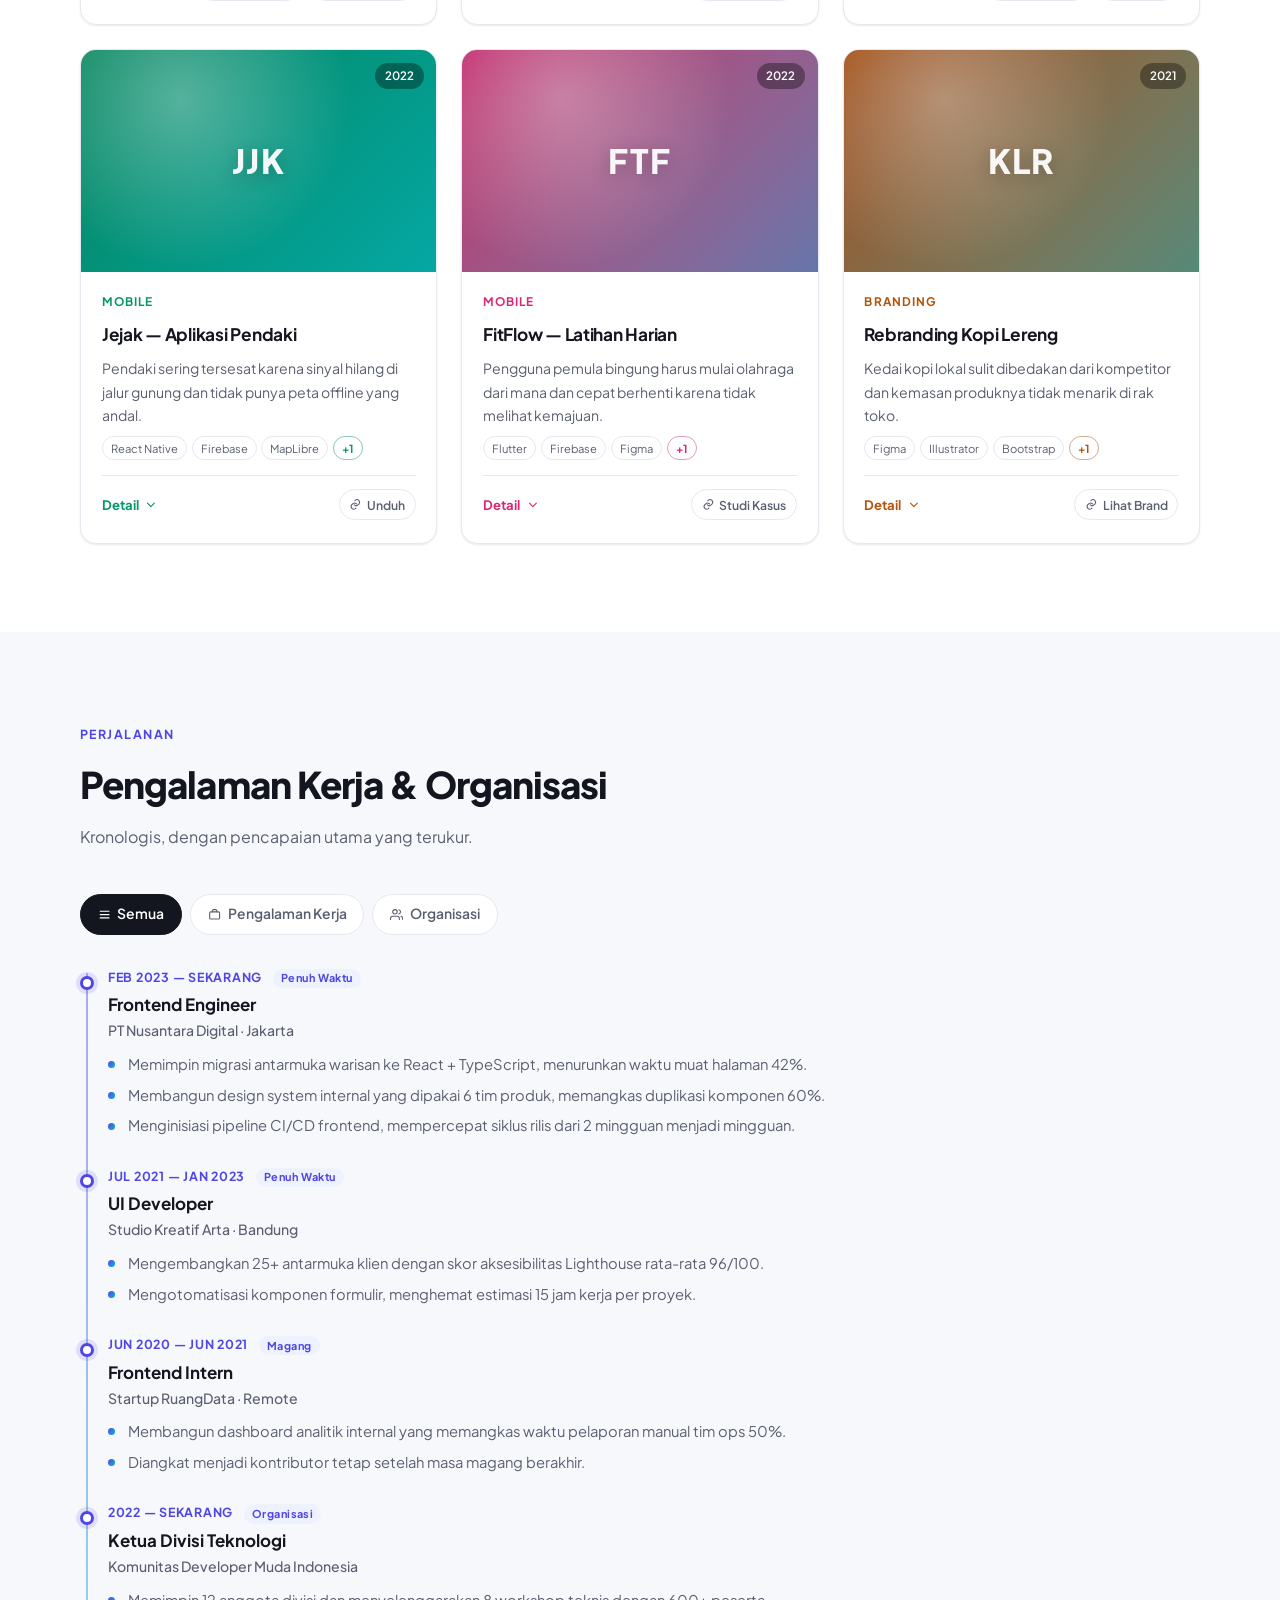
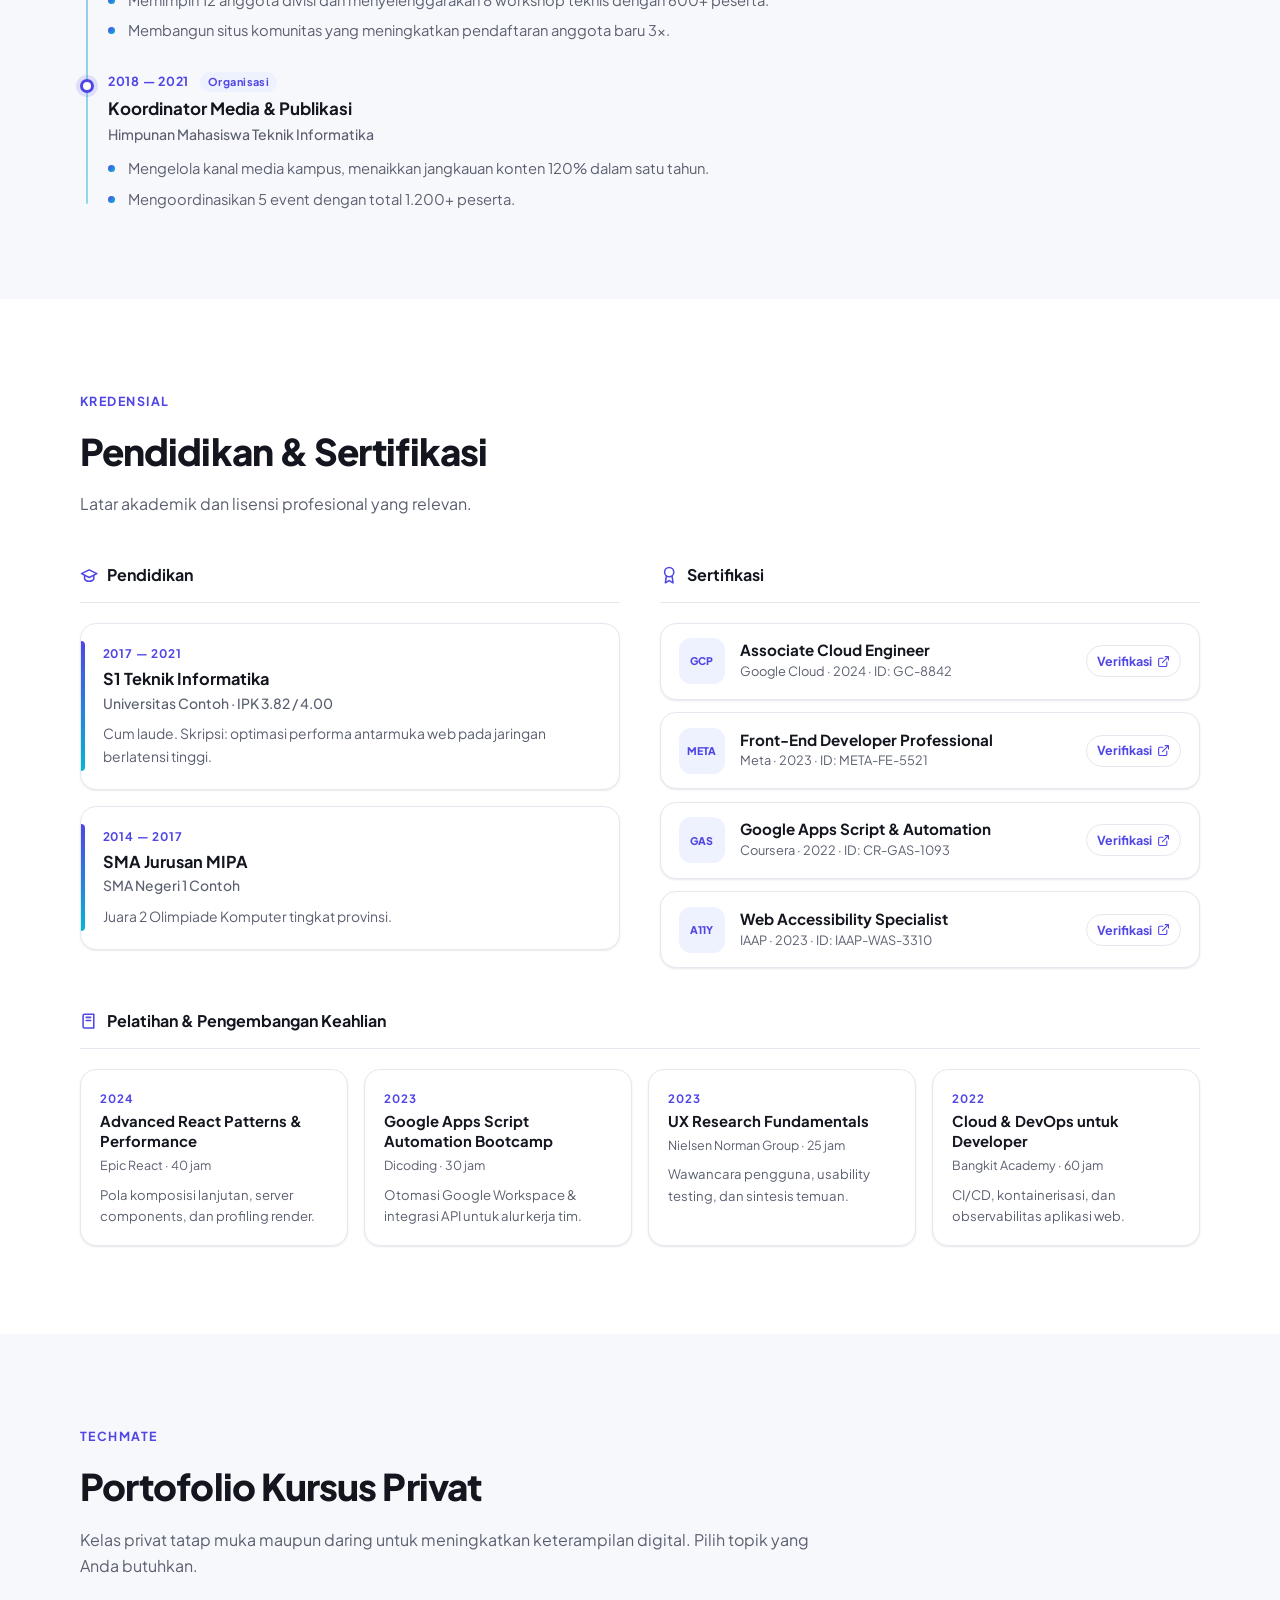
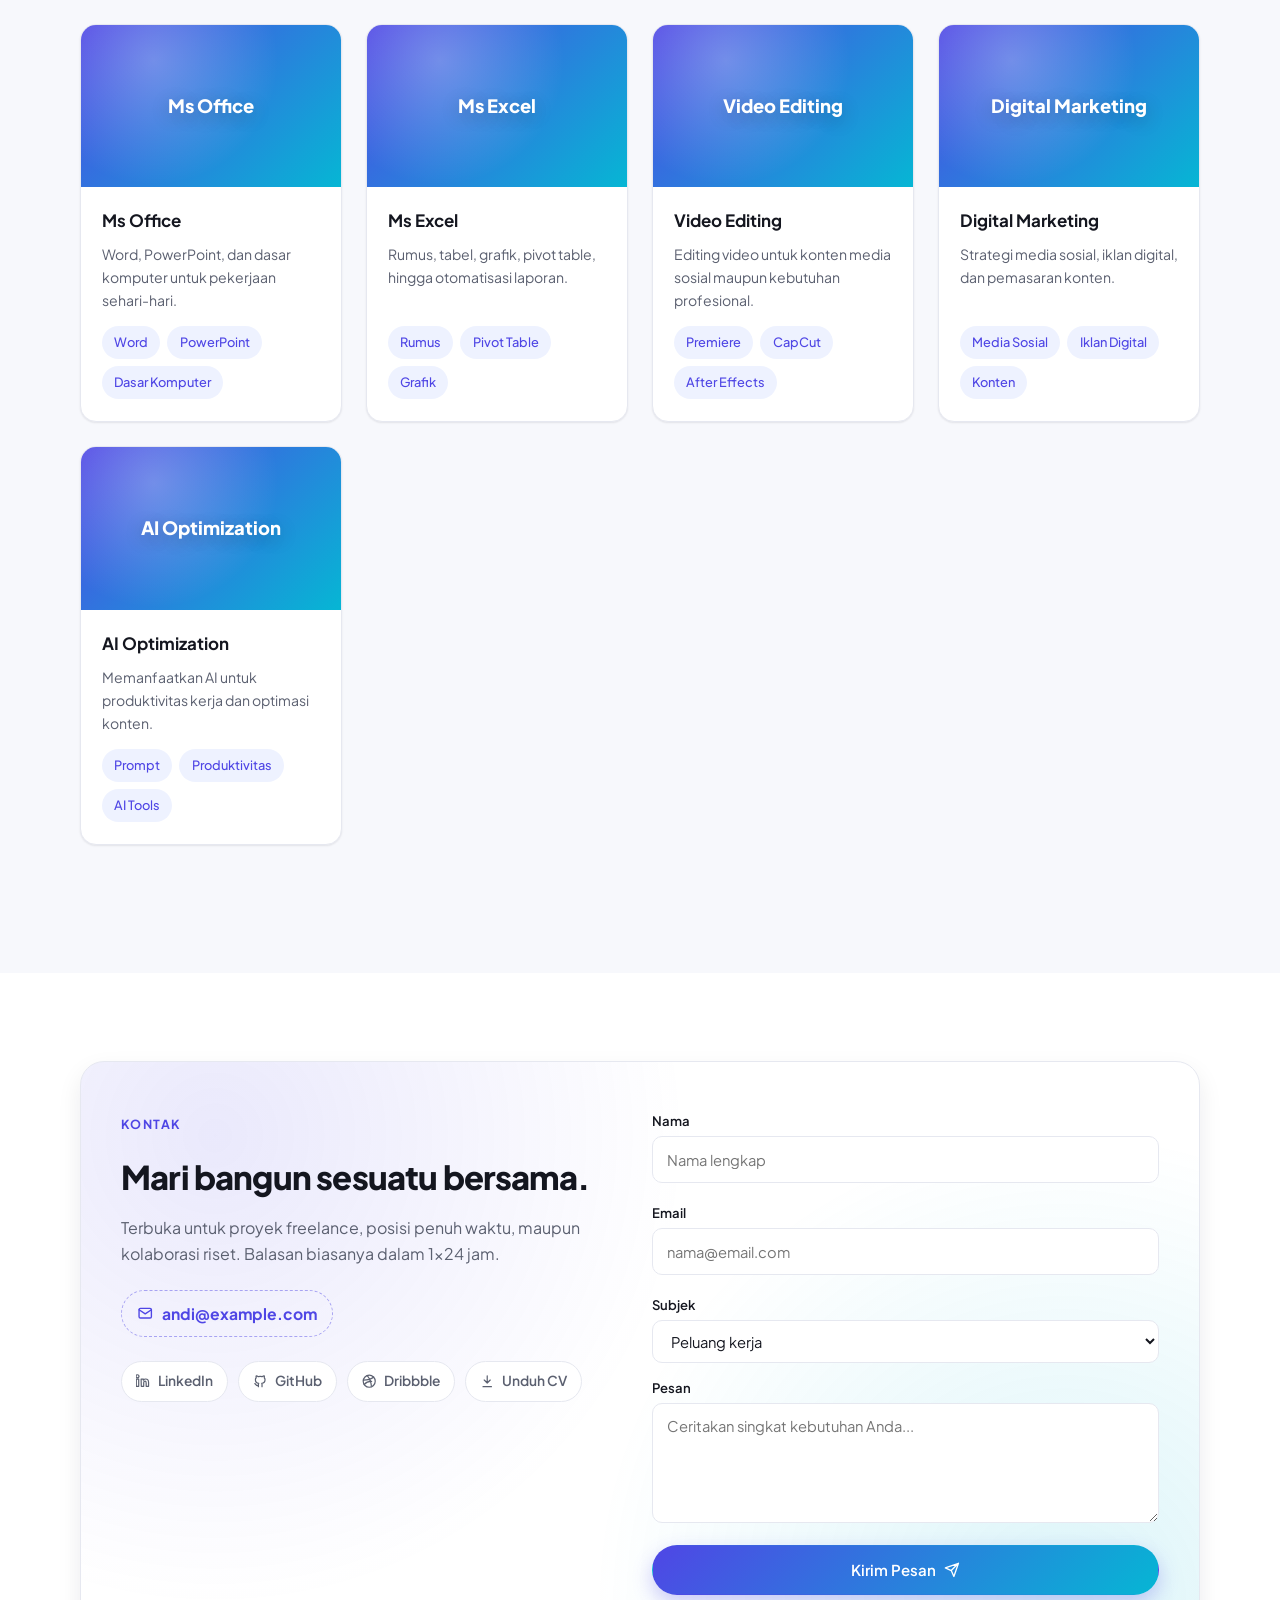
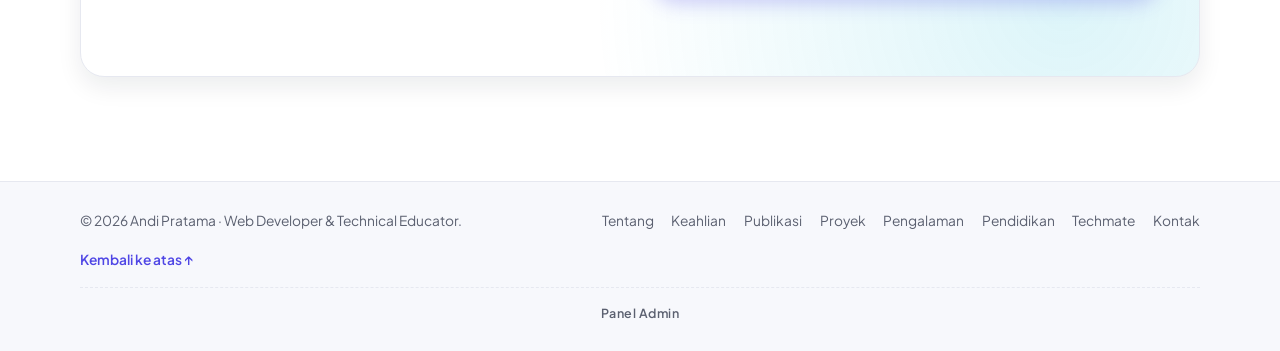
==== commit 8776458b: "Tambah WhatsApp, seksi Publikasi Karya, dan Techmate (kursus privat) + editor di admin" ====
--- a/index.html
+++ b/index.html
@@ -18,7 +18,7 @@
     href="https://fonts.googleapis.com/css2?family=Plus+Jakarta+Sans:wght@400;500;600;700;800&display=swap"
     rel="stylesheet"
   />
-  <link rel="stylesheet" href="css/style.css?v=20260810-3" />
+  <link rel="stylesheet" href="css/style.css?v=20260810-4" />
 
   <!-- Structured data: membantu SEO & pembaca CV memahami identitas -->
   <script type="application/ld+json">
@@ -55,9 +55,11 @@
       <nav class="nav__links" id="navLinks" aria-label="Navigasi utama">
         <a href="#tentang">Tentang</a>
         <a href="#keahlian">Keahlian</a>
+        <a href="#publikasi">Publikasi</a>
         <a href="#proyek">Proyek</a>
         <a href="#pengalaman">Pengalaman</a>
         <a href="#pendidikan">Pendidikan</a>
+        <a href="#techmate">Techmate</a>
         <a href="#kontak">Kontak</a>
       </nav>
 
@@ -401,8 +403,27 @@
       </div>
     </section>
 
+    <!-- ============ PUBLIKASI KARYA ============ -->
+    <section class="section section--alt" id="publikasi">
+      <div class="container">
+        <header class="section__head reveal">
+          <p class="kicker">Publikasi Karya</p>
+          <h2 class="section__title">Penelitian, Pengabdian Masyarakat &amp; Buku</h2>
+          <p class="section__sub" id="publicationsLead">
+            Rekam jejak karya ilmiah, kegiatan pengabdian kepada masyarakat, serta buku
+            yang telah ditulis dan diterbitkan.
+          </p>
+        </header>
+
+        <div class="filters reveal" id="publicationFilters" role="tablist" aria-label="Filter kategori publikasi"></div>
+
+        <div class="pub-grid" id="publicationsGrid" aria-live="polite"></div>
+        <p class="projects__empty" id="publicationsEmpty" hidden>Tidak ada publikasi pada kategori ini.</p>
+      </div>
+    </section>
+
     <!-- ============ PROYEK PILIHAN ============ -->
-    <section class="section section--alt" id="proyek">
+    <section class="section" id="proyek">
       <div class="container">
         <header class="section__head reveal">
           <p class="kicker">Portofolio</p>
@@ -428,7 +449,7 @@
     </section>
 
     <!-- ============ PENGALAMAN KERJA & ORGANISASI ============ -->
-    <section class="section" id="pengalaman">
+    <section class="section section--alt" id="pengalaman">
       <div class="container">
         <header class="section__head reveal">
           <p class="kicker">Perjalanan</p>
@@ -516,7 +537,7 @@
     </section>
 
     <!-- ============ PENDIDIKAN & SERTIFIKASI ============ -->
-    <section class="section section--alt" id="pendidikan">
+    <section class="section" id="pendidikan">
       <div class="container">
         <header class="section__head reveal">
           <p class="kicker">Kredensial</p>
@@ -638,6 +659,23 @@
       </div>
     </section>
 
+    <!-- ============ TECHMATE (KURSUS PRIVAT) ============ -->
+    <section class="section section--alt" id="techmate">
+      <div class="container">
+        <header class="section__head reveal">
+          <p class="kicker">Techmate</p>
+          <h2 class="section__title">Portofolio Kursus Privat</h2>
+          <p class="section__sub" id="techmateLead">
+            Kelas privat tatap muka maupun daring untuk meningkatkan keterampilan digital.
+            Pilih topik yang Anda butuhkan.
+          </p>
+        </header>
+
+        <div class="techmate-grid" id="techmateGrid" aria-live="polite"></div>
+        <div class="techmate__cta reveal" id="techmateCta"></div>
+      </div>
+    </section>
+
     <!-- ============ KONTAK ============ -->
     <section class="section section--contact" id="kontak">
       <div class="container">
@@ -650,10 +688,16 @@
               Balasan biasanya dalam 1&times;24 jam.
             </p>
 
-            <a href="mailto:andi@example.com" class="contact__mail">
-              <svg class="icon" viewBox="0 0 24 24" aria-hidden="true"><rect x="3" y="5" width="18" height="14" rx="2"/><path d="m3 7 9 6 9-6"/></svg>
-              andi@example.com
-            </a>
+            <div class="contact__channels">
+              <a href="mailto:andi@example.com" class="contact__mail">
+                <svg class="icon" viewBox="0 0 24 24" aria-hidden="true"><rect x="3" y="5" width="18" height="14" rx="2"/><path d="m3 7 9 6 9-6"/></svg>
+                andi@example.com
+              </a>
+              <a href="#" class="contact__mail contact__wa" id="waContact" hidden>
+                <svg class="icon" viewBox="0 0 24 24" aria-hidden="true"><path d="M12 2a10 10 0 0 0-8.6 15.1L2 22l5.1-1.3A10 10 0 1 0 12 2z"/><path d="M8.5 7.5c.3-.6.6-.6.9-.6h.7c.2 0 .5 0 .7.6l.9 2c.1.3 0 .5-.1.7l-.6.7c-.1.2-.2.3 0 .6.5.9 1.2 1.6 2.1 2.1.3.2.4.1.6 0l.7-.6c.2-.2.4-.2.7-.1l2 .9c.5.2.6.4.6.7v.7c0 .3 0 .6-.6.9-.6.3-1.4.5-2.3.3-2.6-.6-5.5-3.5-6.1-6.1-.2-.9 0-1.7.3-2.3z"/></svg>
+                WhatsApp
+              </a>
+            </div>
 
             <ul class="socials" aria-label="Akun profesional">
               <li><a href="https://linkedin.com/in/username" target="_blank" rel="noopener" aria-label="LinkedIn">
@@ -718,9 +762,11 @@
       <nav class="footer__links" aria-label="Tautan footer">
         <a href="#tentang">Tentang</a>
         <a href="#keahlian">Keahlian</a>
+        <a href="#publikasi">Publikasi</a>
         <a href="#proyek">Proyek</a>
         <a href="#pengalaman">Pengalaman</a>
         <a href="#pendidikan">Pendidikan</a>
+        <a href="#techmate">Techmate</a>
         <a href="#kontak">Kontak</a>
       </nav>
       <a href="#hero" class="footer__top">Kembali ke atas &uarr;</a>
@@ -730,8 +776,8 @@
     </div>
   </footer>
 
-  <script src="js/content.js?v=20260810-3"></script>
-  <script src="js/main.js?v=20260810-3"></script>
+  <script src="js/content.js?v=20260810-4"></script>
+  <script src="js/main.js?v=20260810-4"></script>
 
   <button class="to-top" id="toTop" type="button" aria-label="Kembali ke atas" hidden>
     <svg class="icon" viewBox="0 0 24 24" aria-hidden="true"><path d="M12 19V5M5 12l7-7 7 7"/></svg>
--- a/css/style.css
+++ b/css/style.css
@@ -633,16 +633,110 @@
 }
 .card.is-open .card__detail .icon { transform: rotate(180deg); }
 
+/* ---------- Publikasi Karya ---------- */
+.pub-grid { display: grid; grid-template-columns: repeat(3, 1fr); gap: 1.5rem; }
+.pub-card {
+  --accent: var(--brand);
+  display: flex; flex-direction: column;
+  background: var(--surface); border: 1px solid var(--border);
+  border-radius: var(--radius); overflow: hidden; box-shadow: var(--shadow-sm);
+  transition: transform .25s var(--ease), box-shadow .25s var(--ease), border-color .25s var(--ease);
+  animation: cardIn .45s var(--ease) both;
+}
+.pub-card:hover { transform: translateY(-6px); box-shadow: var(--shadow-lg); border-color: color-mix(in srgb, var(--accent) 55%, var(--border)); }
+.pub-card__media {
+  position: relative; aspect-ratio: 16 / 10; overflow: hidden; display: grid; place-items: center;
+  background: linear-gradient(135deg, color-mix(in srgb, var(--accent) 88%, #000), color-mix(in srgb, var(--accent) 45%, var(--brand-2)));
+}
+.pub-card__media img { width: 100%; height: 100%; object-fit: cover; display: block; }
+.pub-card__media::after {
+  content: ""; position: absolute; inset: 0; pointer-events: none;
+  background: radial-gradient(circle at 28% 22%, rgba(255,255,255,.28), transparent 55%);
+}
+.pub-card__ph { position: relative; z-index: 1; color: #fff; font-weight: 800; font-size: 1.05rem; letter-spacing: .04em; text-align: center; padding: 0 1rem; text-shadow: 0 4px 18px rgba(0,0,0,.25); }
+.pub-card__year {
+  position: absolute; top: .8rem; right: .8rem; z-index: 2;
+  background: rgba(0,0,0,.35); color: #fff; backdrop-filter: blur(6px);
+  font-size: .72rem; font-weight: 600; padding: .22rem .6rem; border-radius: 999px;
+}
+.pub-card__body { padding: 1.25rem 1.3rem 1.4rem; display: flex; flex-direction: column; gap: .5rem; flex: 1; }
+.pub-card__type { font-size: .74rem; font-weight: 700; letter-spacing: .09em; text-transform: uppercase; color: var(--accent); }
+.pub-card__title { font-size: 1.06rem; font-weight: 700; line-height: 1.35; }
+.pub-card__venue { font-size: .82rem; color: var(--text-soft); font-weight: 600; }
+.pub-card__desc { font-size: .88rem; color: var(--text-soft); flex: 1; }
+.pub-card__link { display: inline-flex; align-items: center; gap: .35rem; margin-top: .4rem; font-size: .82rem; font-weight: 700; color: var(--accent); }
+.pub-card__link .icon { width: 1em; height: 1em; }
+
+/* ---------- Techmate (Kursus Privat) ---------- */
+.techmate-grid { display: grid; grid-template-columns: repeat(auto-fit, minmax(230px, 1fr)); gap: 1.5rem; }
+.tm-card {
+  display: flex; flex-direction: column;
+  background: var(--surface); border: 1px solid var(--border);
+  border-radius: var(--radius); overflow: hidden; box-shadow: var(--shadow-sm);
+  transition: transform .25s var(--ease), box-shadow .25s var(--ease), border-color .25s var(--ease);
+  animation: cardIn .45s var(--ease) both;
+}
+.tm-card:hover { transform: translateY(-6px); box-shadow: var(--shadow-lg); border-color: color-mix(in srgb, var(--brand) 55%, var(--border)); }
+.tm-card__media {
+  position: relative; aspect-ratio: 16 / 10; overflow: hidden; display: grid; place-items: center;
+  background: linear-gradient(135deg, var(--brand), var(--brand-2));
+}
+.tm-card__media img { width: 100%; height: 100%; object-fit: cover; display: block; }
+.tm-card__media::after {
+  content: ""; position: absolute; inset: 0; pointer-events: none;
+  background: radial-gradient(circle at 28% 22%, rgba(255,255,255,.28), transparent 55%);
+}
+.tm-card__ph { position: relative; z-index: 1; color: #fff; font-weight: 800; font-size: 1.15rem; text-align: center; padding: 0 1rem; text-shadow: 0 4px 18px rgba(0,0,0,.25); }
+.tm-card__body { padding: 1.25rem 1.3rem 1.4rem; display: flex; flex-direction: column; gap: .5rem; flex: 1; }
+.tm-card__body h3 { font-size: 1.06rem; font-weight: 700; }
+.tm-card__body p { font-size: .88rem; color: var(--text-soft); flex: 1; }
+.tm-card .tags { margin-top: .35rem; }
+
+.techmate__cta { margin-top: 2.5rem; }
+.techmate__cta-inner {
+  display: flex; flex-wrap: wrap; align-items: center; justify-content: space-between; gap: 1rem;
+  background: var(--surface); border: 1px solid var(--border); border-radius: var(--radius);
+  padding: 1.4rem 1.6rem; box-shadow: var(--shadow-sm);
+}
+.techmate__cta-inner p { font-weight: 600; }
+.techmate__cta-inner .icon { width: 1.1em; height: 1.1em; }
+
+/* ---------- Contact channels (email + WhatsApp) ---------- */
+.contact__channels { display: flex; flex-wrap: wrap; gap: .6rem; }
+.contact__wa { color: #128c7e; border-color: color-mix(in srgb, #25d366 55%, transparent); }
+.contact__wa:hover { background: color-mix(in srgb, #25d366 14%, transparent); }
+
 /* ---------- Reveal on scroll ---------- */
 .reveal { opacity: 0; transform: translateY(22px); transition: opacity .6s var(--ease), transform .6s var(--ease); }
 .reveal.is-visible { opacity: 1; transform: none; }
 
 /* ---------- Responsive ---------- */
+@media (max-width: 1080px) {
+  .nav__links { gap: 1.1rem; font-size: .86rem; }
+}
+@media (max-width: 900px) {
+  .nav__links {
+    position: fixed; inset: 68px 0 auto 0; flex-direction: column; gap: 0;
+    background: var(--surface); border-bottom: 1px solid var(--border);
+    padding: .5rem 1.25rem 1.25rem; margin: 0;
+    box-shadow: var(--shadow-md);
+    transform: translateY(-12px); opacity: 0; pointer-events: none;
+    transition: .25s var(--ease);
+  }
+  .nav__links.is-open { transform: none; opacity: 1; pointer-events: auto; }
+  .nav__links a { padding: .85rem 0; border-bottom: 1px solid var(--border); }
+  .nav__links a:last-child { border-bottom: none; }
+  .nav__brand-text { display: none; }
+  .nav__burger { display: flex; }
+  .nav__actions .btn--ghost { display: none; }
+}
 @media (max-width: 960px) {
   .hero__inner { grid-template-columns: 1fr; gap: 2.5rem; }
   .hero__visual { order: -1; min-height: 0; gap: 1.25rem; }
   .hero__avatar { width: min(200px, 55%); }
   .skills, .projects { grid-template-columns: repeat(2, 1fr); }
+  .pub-grid { grid-template-columns: repeat(2, 1fr); }
+  .techmate-grid { grid-template-columns: repeat(2, 1fr); }
   .edu-grid { grid-template-columns: 1fr; gap: 2rem; }
   .training-grid { grid-template-columns: repeat(2, 1fr); }
   .contact { grid-template-columns: 1fr; gap: 2rem; padding: 2.5rem 1.75rem; }
@@ -671,6 +765,7 @@
   .hero { padding-top: 6.5rem; }
   .section { padding: 4rem 0; }
   .skills, .projects { grid-template-columns: 1fr; }
+  .pub-grid, .techmate-grid { grid-template-columns: 1fr; }
   .bar { grid-template-columns: 110px 1fr; }
   .hero__stats { gap: 1.5rem; }
   .contact { padding: 2.5rem 1.25rem; }
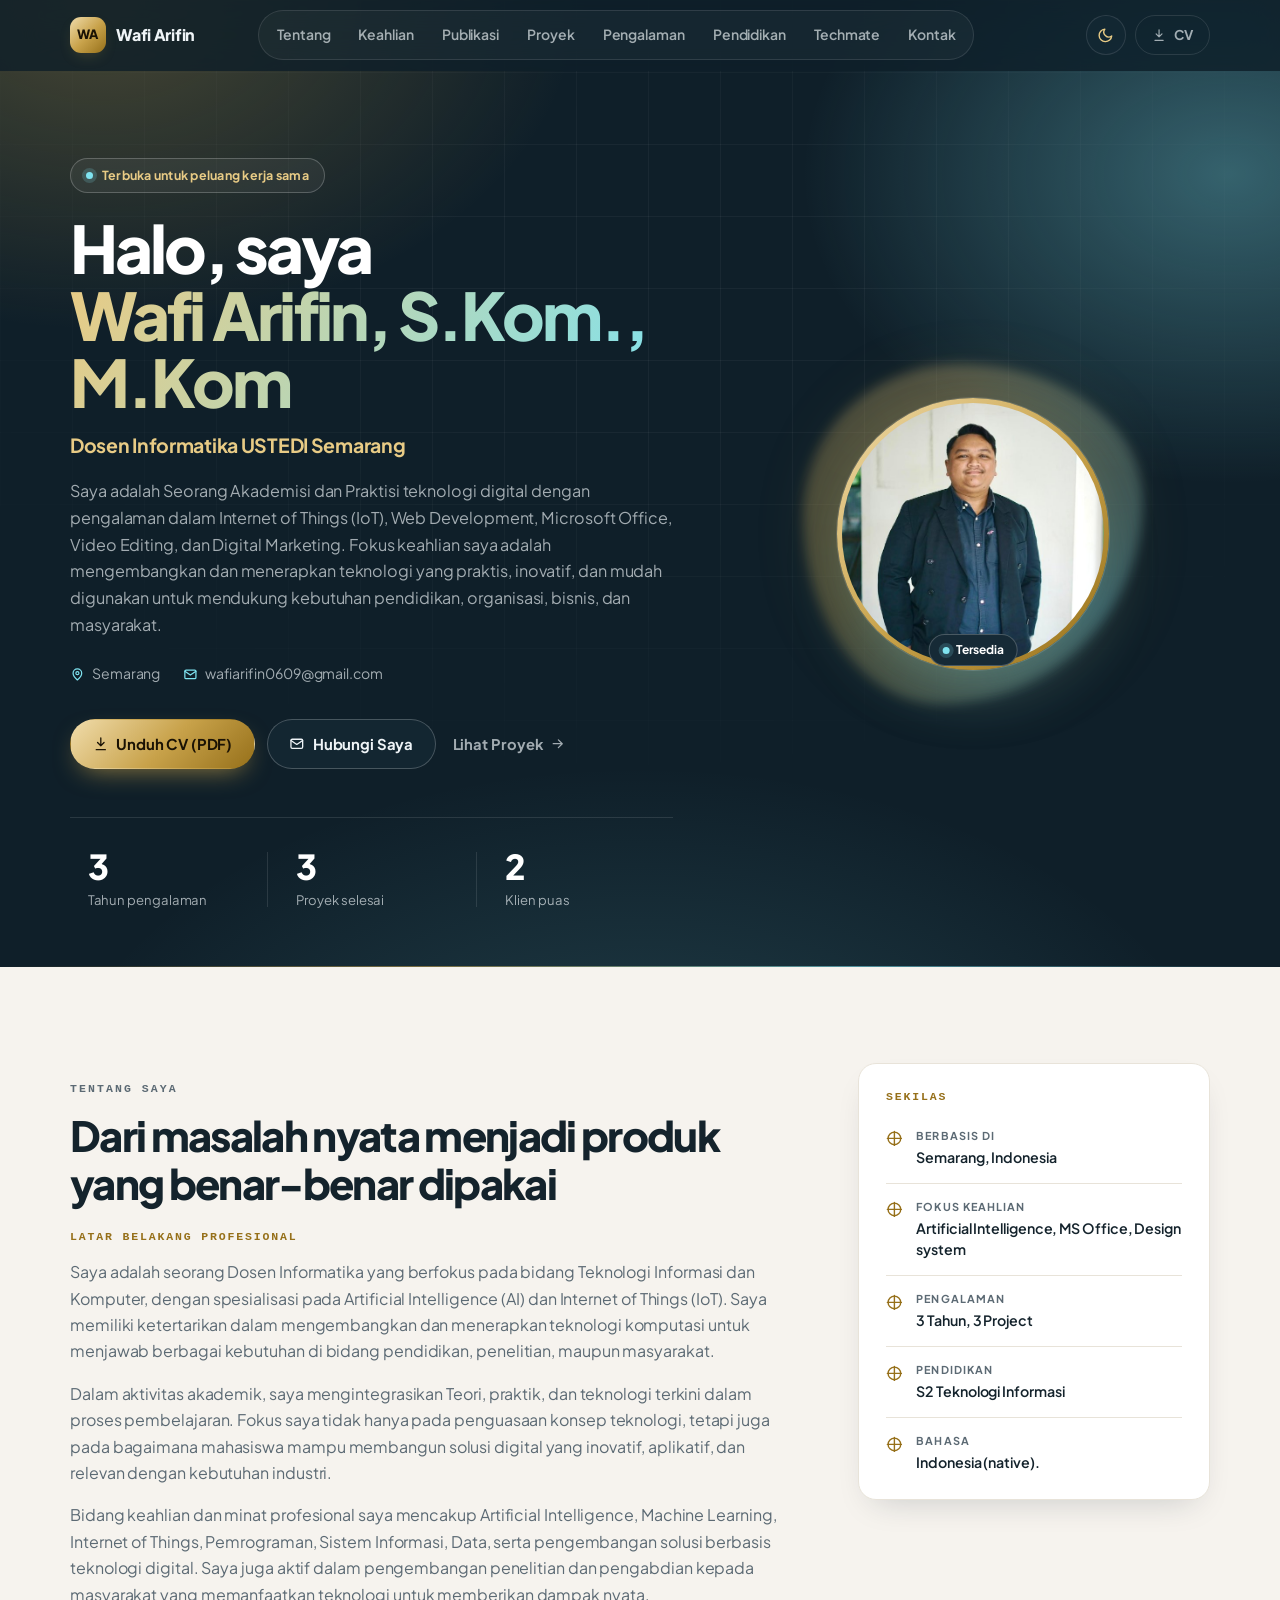
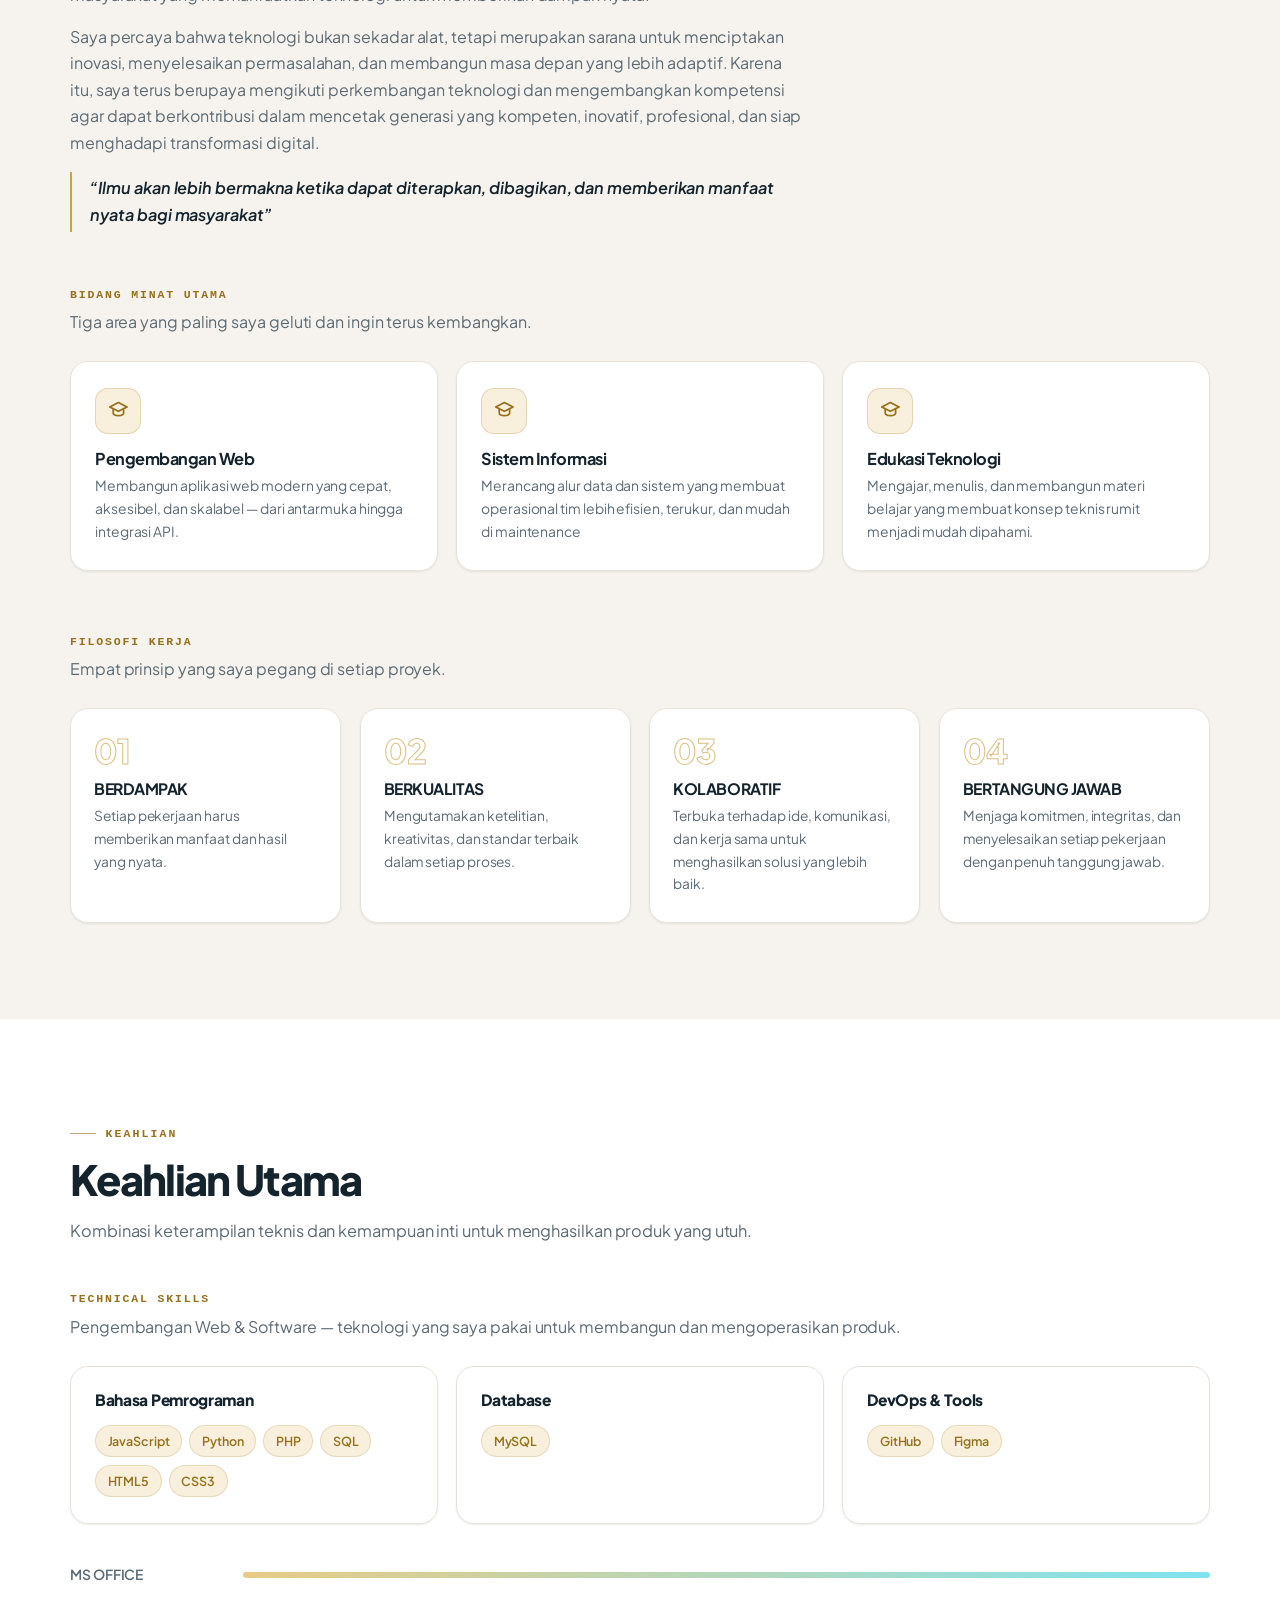
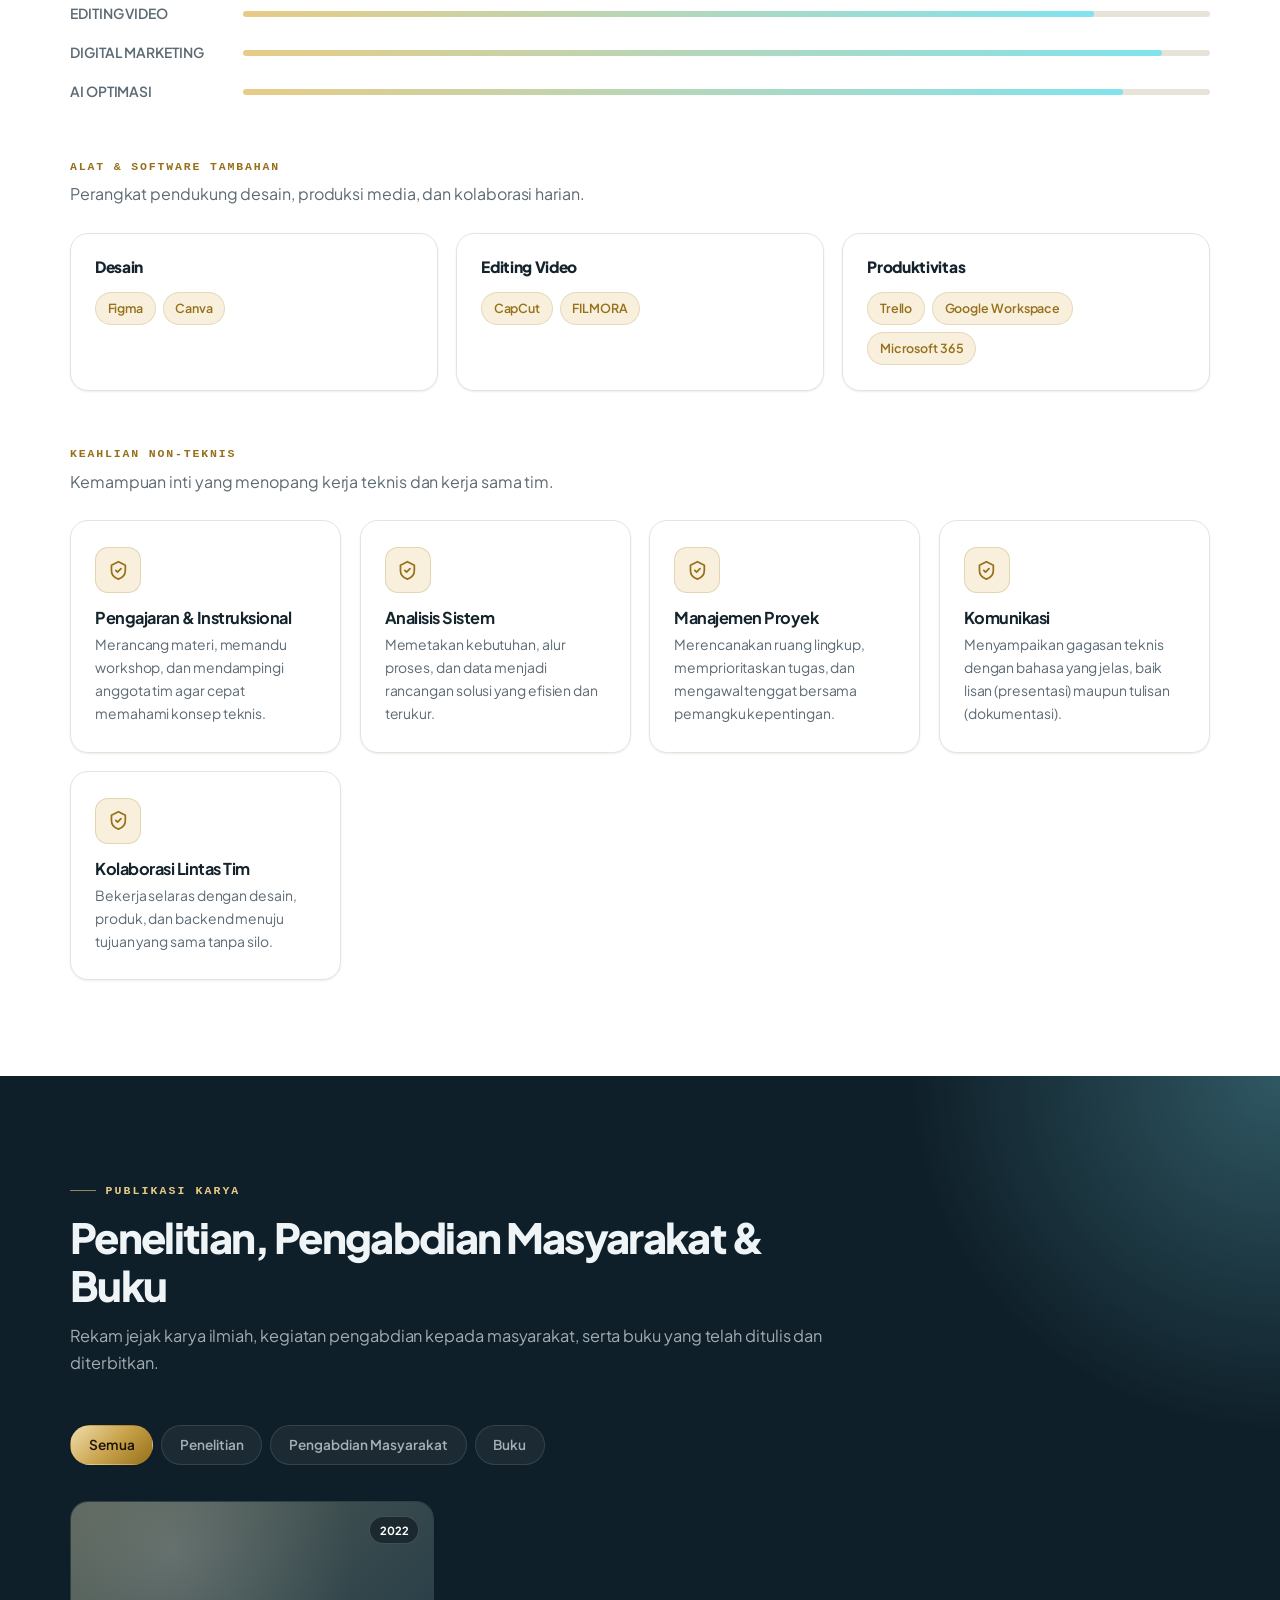
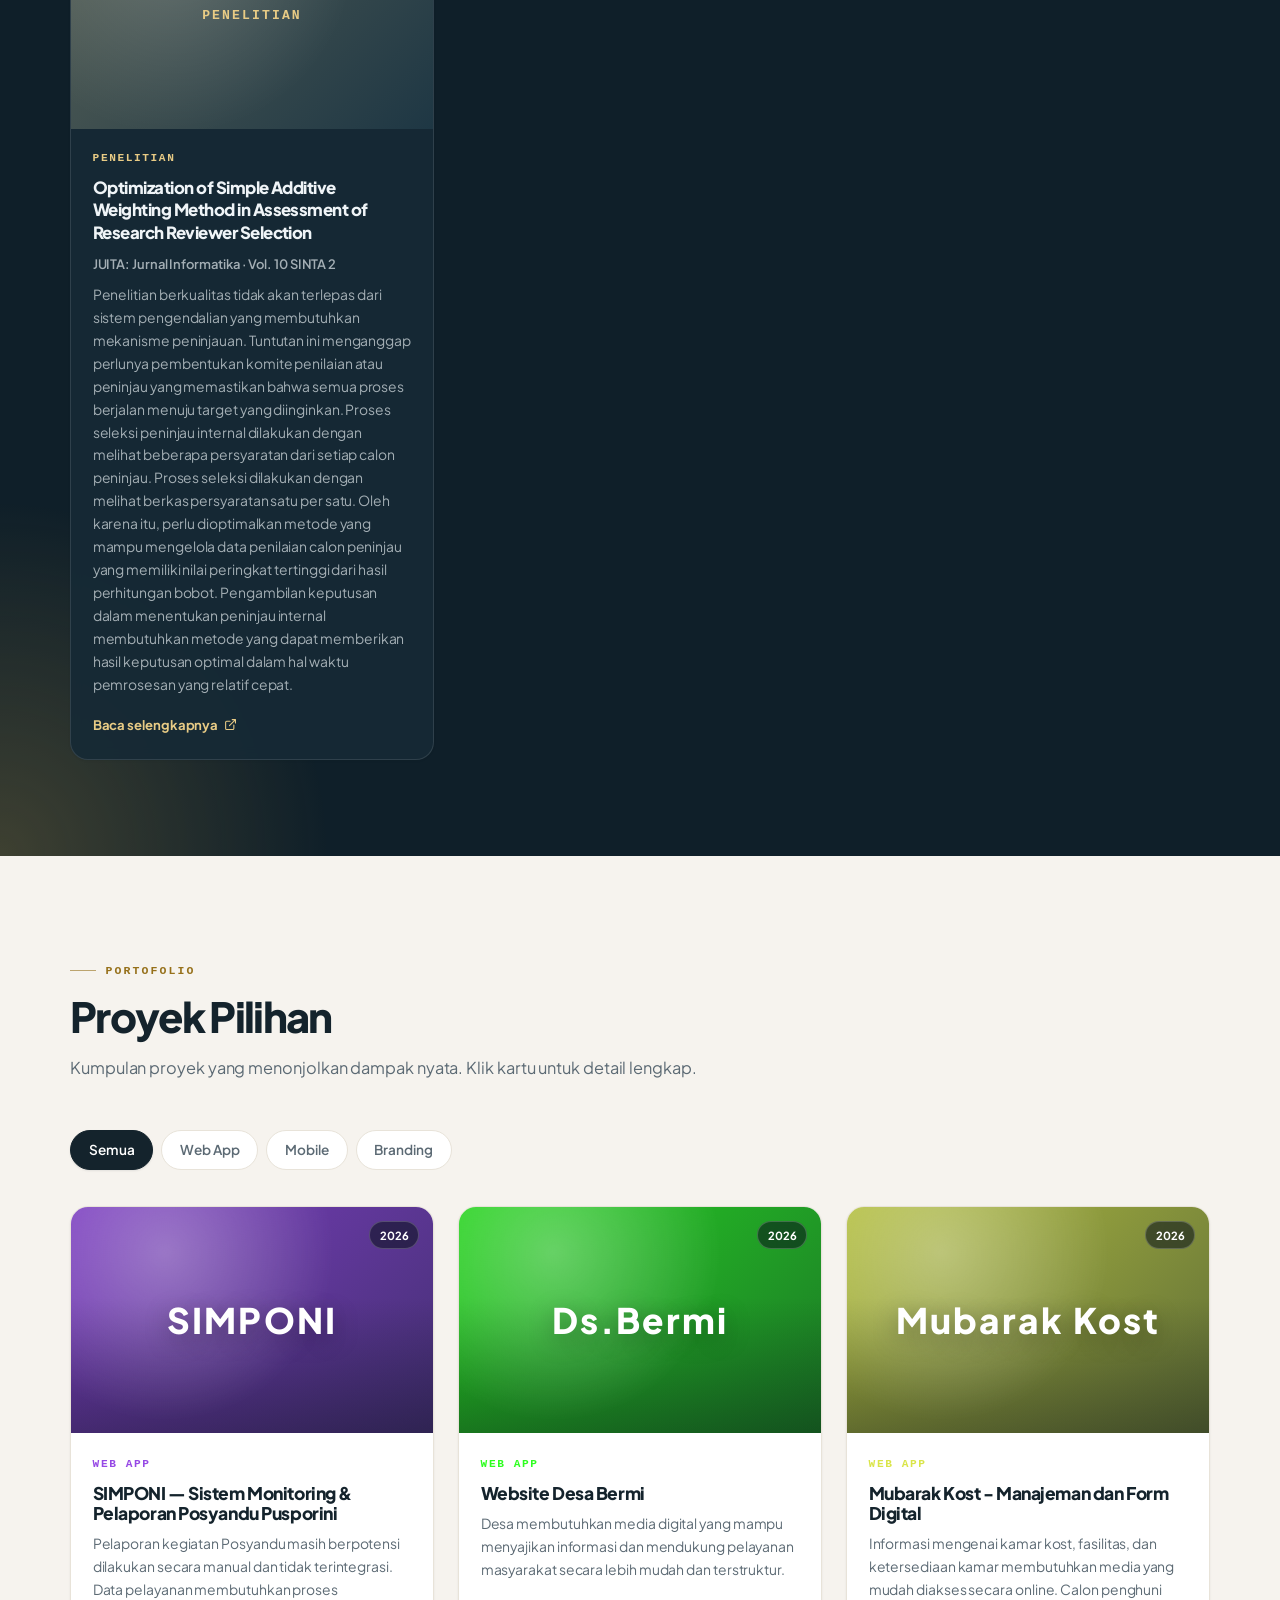
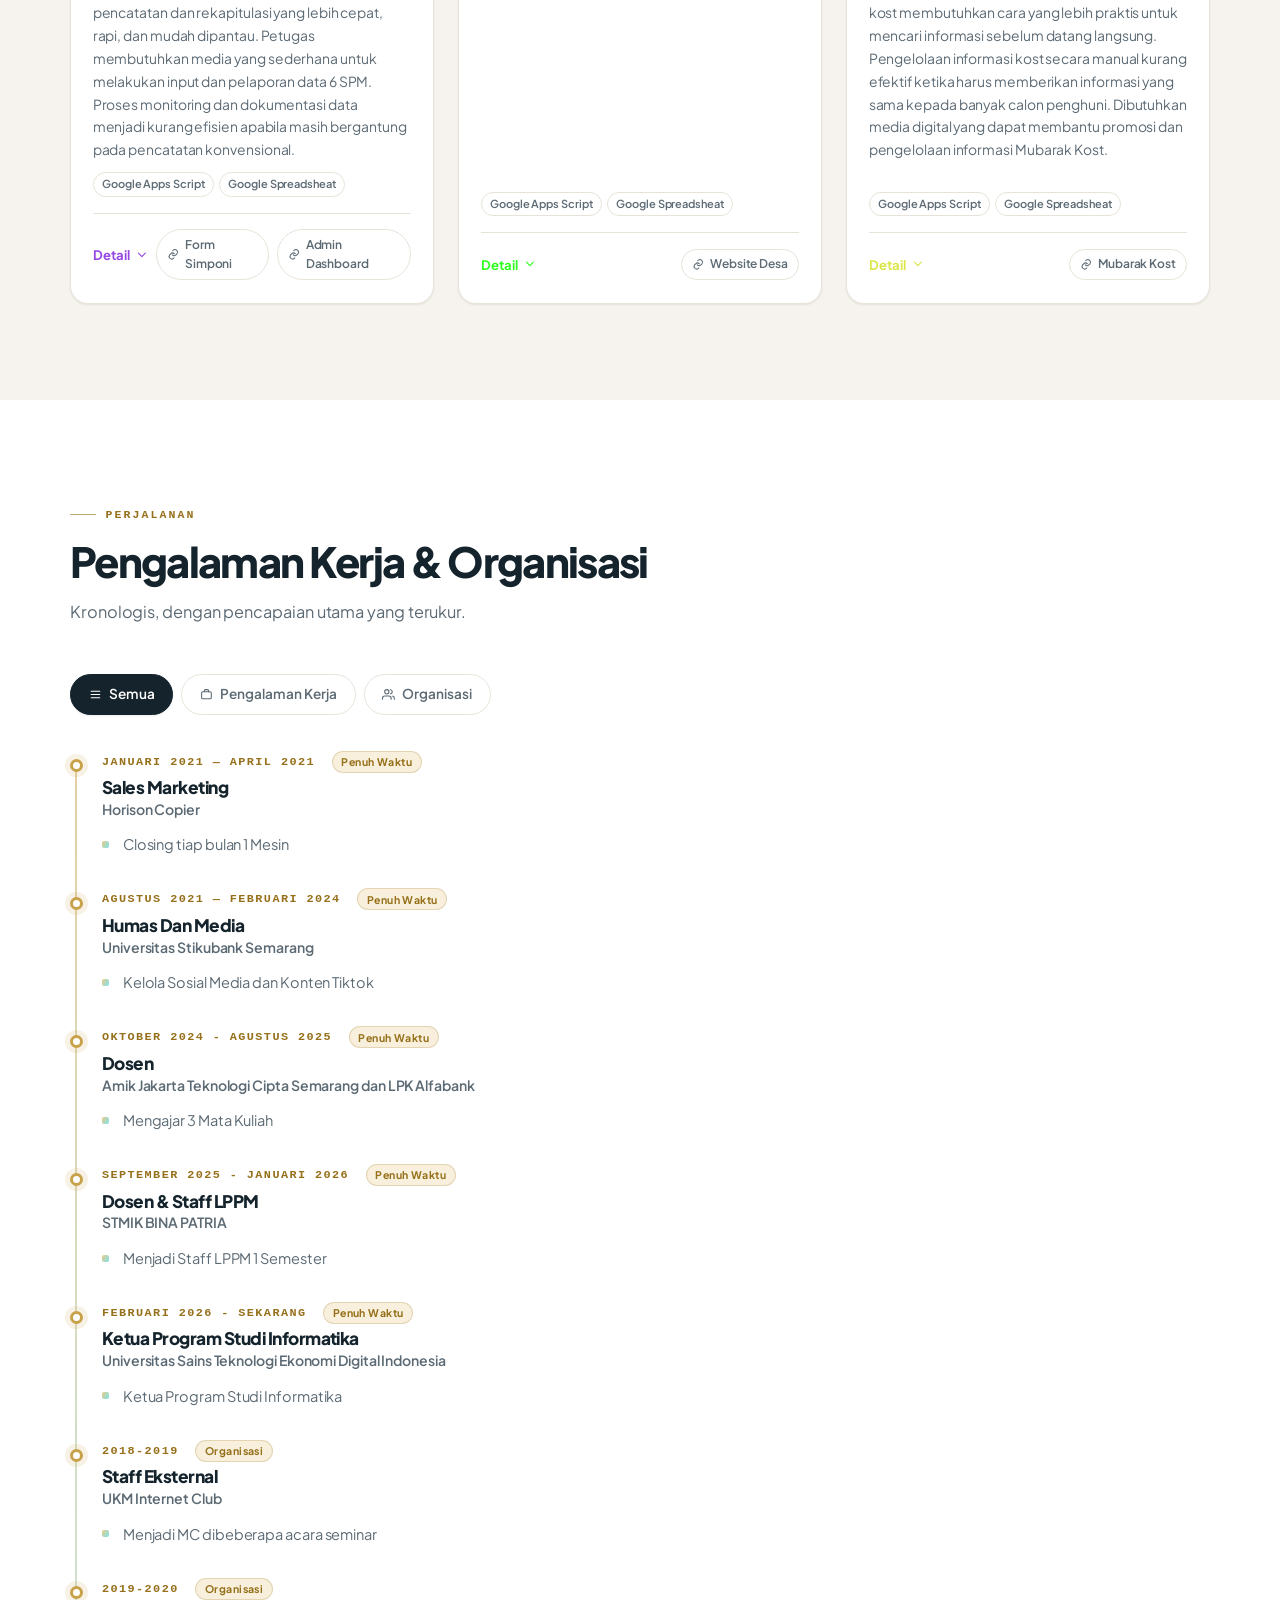
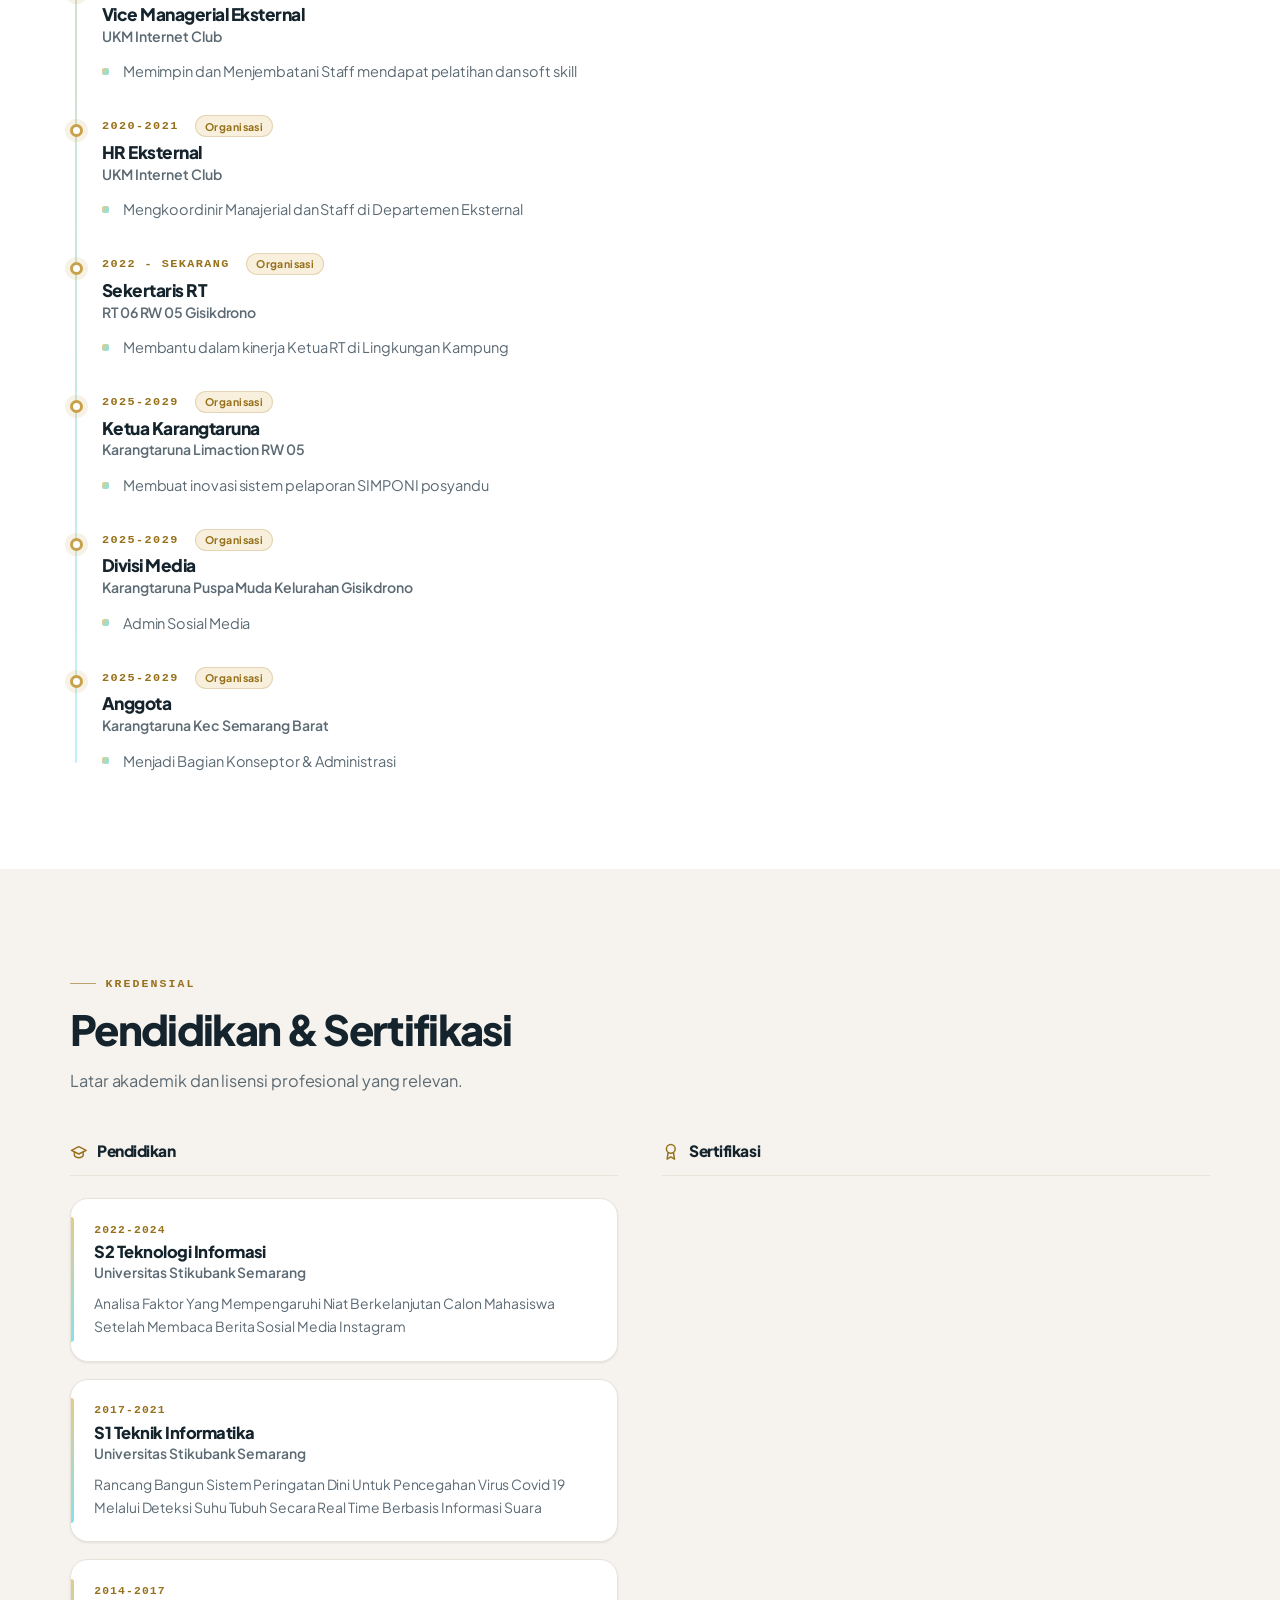
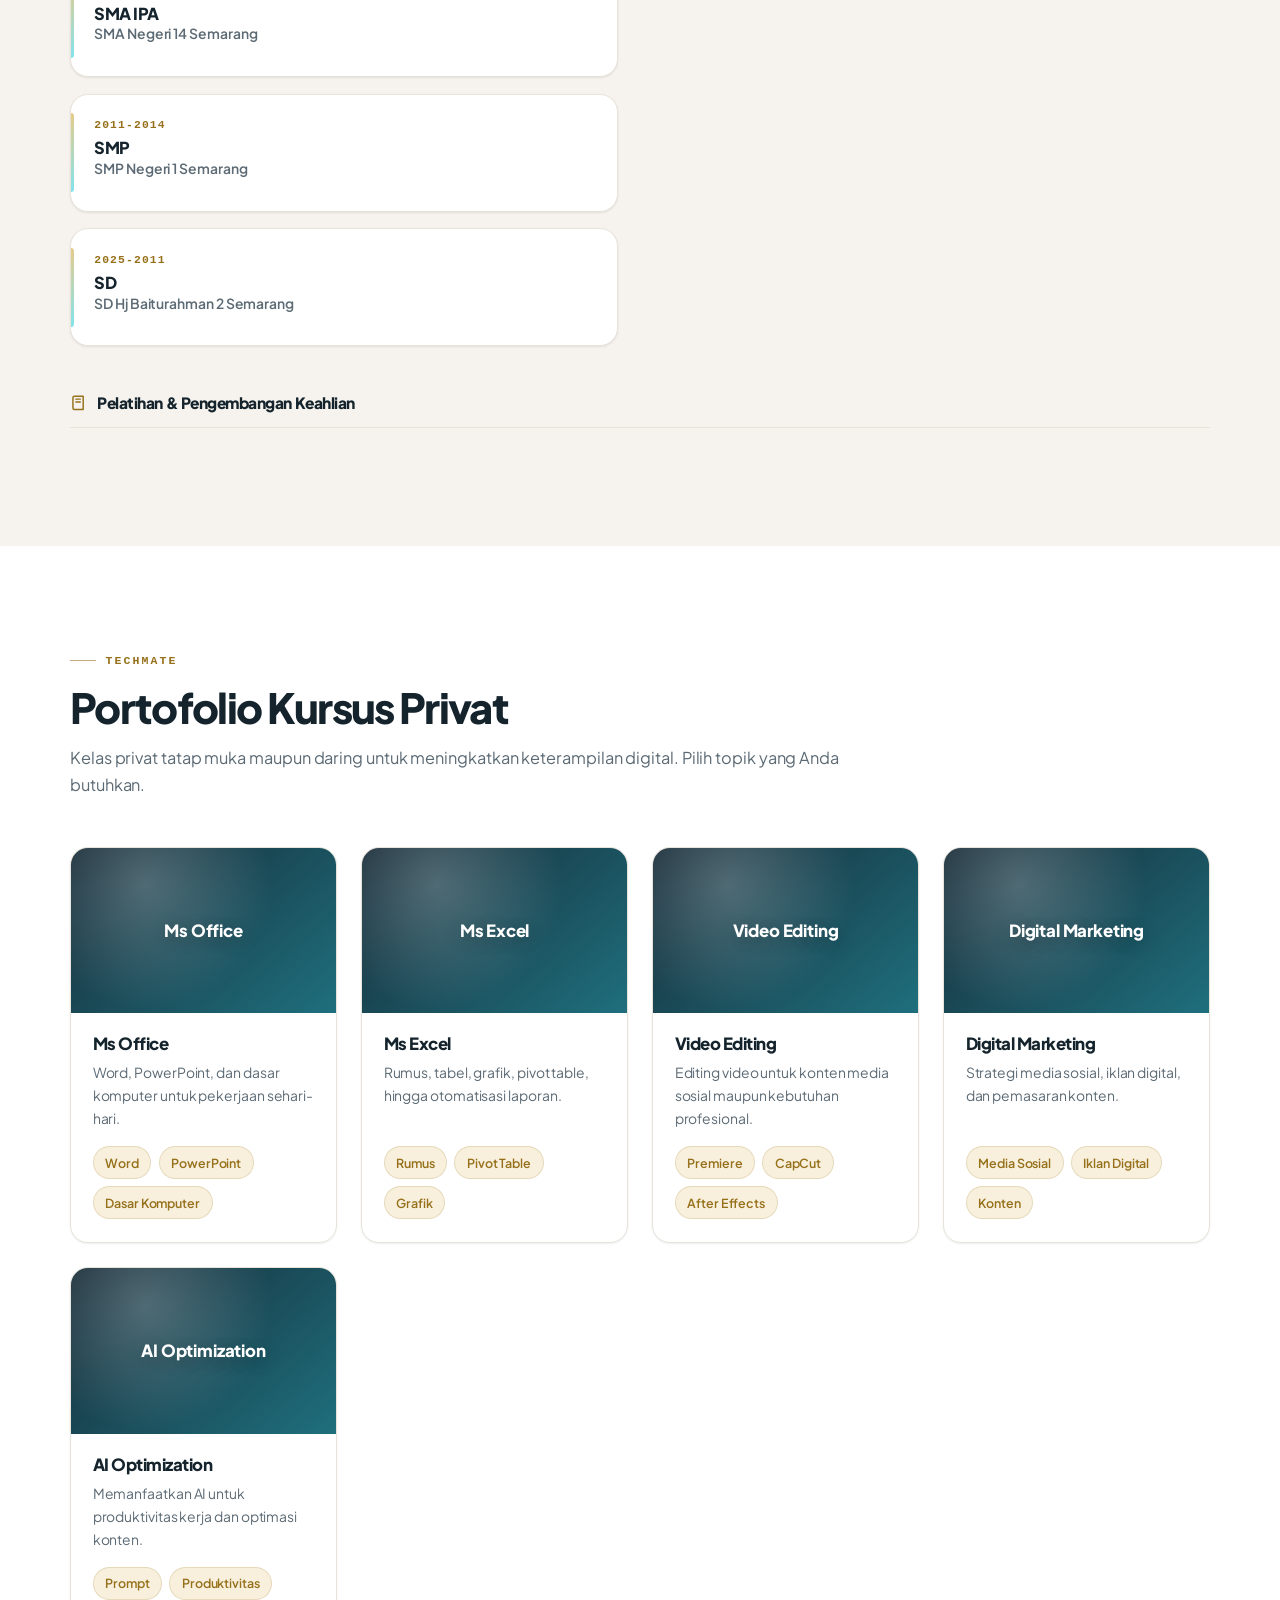
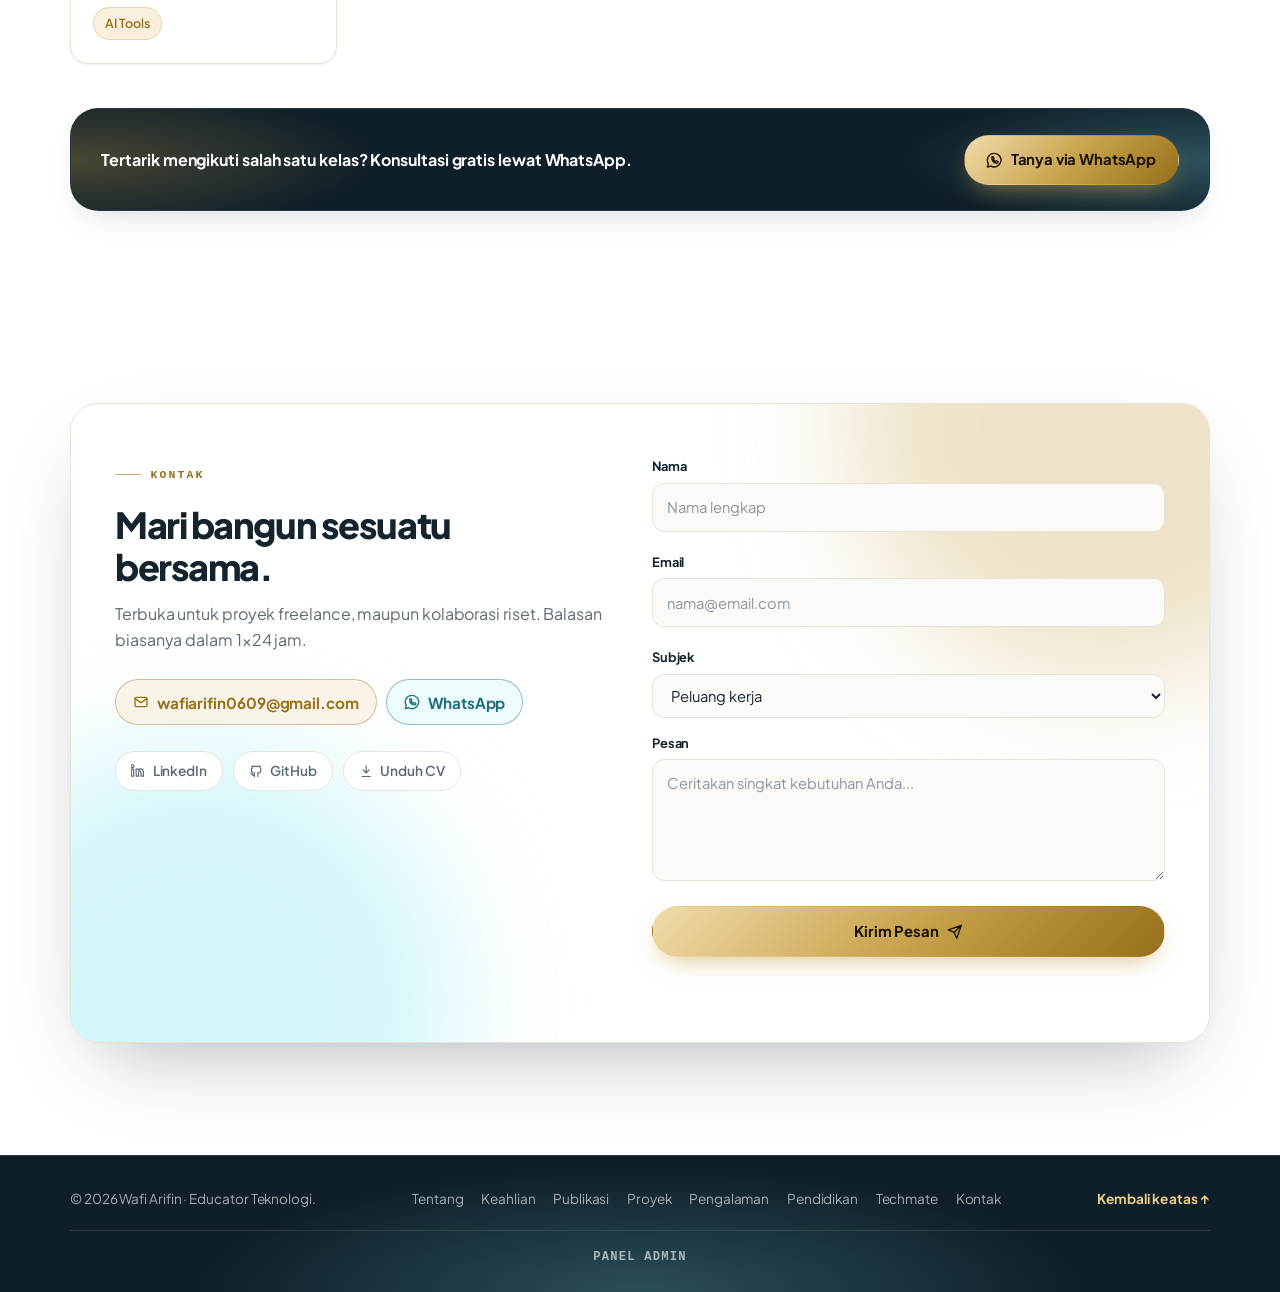
==== commit 55ea7a24: "UI/UX 2026: design system Ink & Brass untuk situs publik + panel admin - Palet dari referensi UI UX " ====
--- a/index.html
+++ b/index.html
@@ -8,6 +8,7 @@
   <meta http-equiv="Expires" content="0" />
   <title>Profil Diri &mdash; Portofolio Digital</title>
   <meta name="description" content="Portofolio digital: keahlian utama, proyek pilihan, dan pengalaman." />
+  <meta name="theme-color" content="#0f1f29" />
 
   <link rel="icon" href="assets/favicon.svg" />
   <link rel="apple-touch-icon" href="assets/favicon.svg" />
@@ -18,7 +19,19 @@
     href="https://fonts.googleapis.com/css2?family=Plus+Jakarta+Sans:wght@400;500;600;700;800&display=swap"
     rel="stylesheet"
   />
-  <link rel="stylesheet" href="css/style.css?v=20260810-4" />
+  <link rel="stylesheet" href="css/style.css?v=20260826-uiux2026" />
+
+  <!-- Terapkan tema sebelum render agar tidak berkedip terang -> gelap -->
+  <script>
+    (function () {
+      try {
+        var k = "portfolio-theme";
+        var t = localStorage.getItem(k) ||
+          (window.matchMedia("(prefers-color-scheme: dark)").matches ? "dark" : "light");
+        document.documentElement.setAttribute("data-theme", t);
+      } catch (e) { /* abaikan */ }
+    })();
+  </script>
 
   <!-- Structured data: membantu SEO & pembaca CV memahami identitas -->
   <script type="application/ld+json">
@@ -145,6 +158,7 @@
           </figure>
         </div>
       </div>
+      <hr class="hero__rule" />
     </section>
 
     <!-- ============ TENTANG SAYA ============ -->
@@ -404,7 +418,7 @@
     </section>
 
     <!-- ============ PUBLIKASI KARYA ============ -->
-    <section class="section section--alt" id="publikasi">
+    <section class="section section--ink" id="publikasi">
       <div class="container">
         <header class="section__head reveal">
           <p class="kicker">Publikasi Karya</p>
@@ -423,7 +437,7 @@
     </section>
 
     <!-- ============ PROYEK PILIHAN ============ -->
-    <section class="section" id="proyek">
+    <section class="section section--alt" id="proyek">
       <div class="container">
         <header class="section__head reveal">
           <p class="kicker">Portofolio</p>
@@ -449,7 +463,7 @@
     </section>
 
     <!-- ============ PENGALAMAN KERJA & ORGANISASI ============ -->
-    <section class="section section--alt" id="pengalaman">
+    <section class="section" id="pengalaman">
       <div class="container">
         <header class="section__head reveal">
           <p class="kicker">Perjalanan</p>
@@ -537,7 +551,7 @@
     </section>
 
     <!-- ============ PENDIDIKAN & SERTIFIKASI ============ -->
-    <section class="section" id="pendidikan">
+    <section class="section section--alt" id="pendidikan">
       <div class="container">
         <header class="section__head reveal">
           <p class="kicker">Kredensial</p>
@@ -660,7 +674,7 @@
     </section>
 
     <!-- ============ TECHMATE (KURSUS PRIVAT) ============ -->
-    <section class="section section--alt" id="techmate">
+    <section class="section" id="techmate">
       <div class="container">
         <header class="section__head reveal">
           <p class="kicker">Techmate</p>
@@ -776,8 +790,8 @@
     </div>
   </footer>
 
-  <script src="js/content.js?v=20260810-4"></script>
-  <script src="js/main.js?v=20260810-4"></script>
+  <script src="js/content.js?v=20260826-uiux2026"></script>
+  <script src="js/main.js?v=20260826-uiux2026"></script>
 
   <button class="to-top" id="toTop" type="button" aria-label="Kembali ke atas" hidden>
     <svg class="icon" viewBox="0 0 24 24" aria-hidden="true"><path d="M12 19V5M5 12l7-7 7 7"/></svg>
--- a/css/style.css
+++ b/css/style.css
@@ -1,53 +1,138 @@
 /* =========================================================
-   Profil Diri — Portofolio Digital
-   Tema terang/gelap, responsif, kartu proyek interaktif
-   ========================================================= */
-
-/* ---------- Design tokens ---------- */
+   Profil Diri â€” Portofolio Digital
+   Design system: "INK & BRASS"
+   Diadaptasi dari referensi visual UI UX 2026:
+   Â· navy ink pekat     (#0F1F29 / #162A36)
+   Â· emas brass         (#C8A24A / #E8CB85)
+   Â· glow aqua 2026     (#7FE3F0)
+   Â· tipografi sans tebal, kontras tinggi
+   Â· ritme seksi: gelap -> terang -> gelap -> terang
+   ========================================================= */
+
+/* =========================================================
+   1) DESIGN TOKENS
+   ========================================================= */
 :root {
-  --brand: #4f46e5;
-  --brand-2: #06b6d4;
-  --brand-soft: #eef2ff;
-
-  --bg: #ffffff;
-  --bg-alt: #f7f8fc;
-  --surface: #ffffff;
-  --border: #e6e8f0;
-  --text: #14161f;
-  --text-soft: #5b6070;
-  --shadow-sm: 0 1px 2px rgba(16, 24, 40, .06), 0 1px 3px rgba(16, 24, 40, .04);
-  --shadow-md: 0 10px 24px rgba(16, 24, 40, .08);
-  --shadow-lg: 0 24px 60px rgba(16, 24, 40, .16);
-
-  --radius: 16px;
-  --radius-sm: 10px;
-  --maxw: 1120px;
-  --ease: cubic-bezier(.4, 0, .2, 1);
+  color-scheme: light;
+
+  /* --- Palet inti (dari referensi) --- */
+  --ink:        #0f1f29;
+  --ink-2:      #162a36;
+  --ink-3:      #1e3744;
+  --ink-line:   rgba(255, 255, 255, .11);
+  --ink-line-2: rgba(255, 255, 255, .22);
+  --ink-text:   #eff4f7;
+  --ink-soft:   rgba(239, 244, 247, .66);
+
+  --gold:       #c8a24a;
+  --gold-2:     #e8cb85;
+  --gold-deep:  #96701a;
+
+  --aqua:       #7fe3f0;
+  --aqua-2:     #c9f4fa;
+  --aqua-deep:  #1f6f7d;
+
+  /* --- Aksen pada latar terang --- */
+  --brand:      #96701a;
+  --brand-2:    #1f6f7d;
+  --brand-soft: #f8f0dd;
+
+  /* --- Permukaan --- */
+  --bg:         #ffffff;
+  --bg-alt:     #f6f3ee;
+  --surface:    #ffffff;
+  --surface-2:  #fbfaf7;
+  --border:     #e8e3d9;
+  --border-2:   #d8d1c2;
+  --text:       #14232c;
+  --text-soft:  #5c6a74;
+
+  /* --- Gradien & cahaya --- */
+  --grad-gold:   linear-gradient(135deg, #f0dcab, var(--gold) 52%, var(--gold-deep));
+  --grad-aurora: linear-gradient(120deg, var(--gold-2), var(--aqua));
+  --glow-gold:   rgba(200, 162, 74, .30);
+  --glow-aqua:   rgba(127, 227, 240, .34);
+
+  /* --- Bayangan --- */
+  --shadow-sm: 0 1px 2px rgba(16, 32, 44, .05), 0 1px 3px rgba(16, 32, 44, .04);
+  --shadow-md: 0 14px 34px -16px rgba(16, 32, 44, .22);
+  --shadow-lg: 0 34px 80px -34px rgba(16, 32, 44, .38);
+
+  /* --- Bentuk & ritme --- */
+  --radius:    18px;
+  --radius-sm: 12px;
+  --radius-lg: 28px;
+  --maxw:      1140px;
+  --nav-h:     70px;
+  --ease:      cubic-bezier(.4, 0, .2, 1);
+  --ease-out:  cubic-bezier(.16, 1, .3, 1);
+
+  --mono: ui-monospace, "SF Mono", "JetBrains Mono", "Cascadia Mono", Menlo, monospace;
 }
 
 [data-theme="dark"] {
-  --brand: #8b86ff;
-  --brand-2: #22d3ee;
-  --brand-soft: #1c1d33;
-
-  --bg: #0d0f17;
-  --bg-alt: #12141f;
-  --surface: #161925;
-  --border: #262a3a;
-  --text: #eceef5;
-  --text-soft: #a2a8ba;
-  --shadow-sm: 0 1px 2px rgba(0, 0, 0, .4);
-  --shadow-md: 0 10px 24px rgba(0, 0, 0, .45);
-  --shadow-lg: 0 24px 60px rgba(0, 0, 0, .6);
-}
-
-/* ---------- Reset ---------- */
+  color-scheme: dark;
+
+  --bg:         #09121a;
+  --bg-alt:     #0f1b24;
+  --surface:    #121e28;
+  --surface-2:  #16242f;
+  --border:     rgba(255, 255, 255, .09);
+  --border-2:   rgba(255, 255, 255, .18);
+  --text:       #e9f1f5;
+  --text-soft:  #9aa9b4;
+
+  /* Di tema gelap, area "ink" tampil sebagai panel yang sedikit terangkat */
+  --ink:        #16242e;
+  --ink-2:      #1b2d39;
+  --ink-3:      #223a48;
+  --ink-text:   #eff5f8;
+  --ink-soft:   rgba(239, 245, 248, .58);
+
+  --brand:      #e8cb85;
+  --brand-2:    #7fe3f0;
+  --brand-soft: rgba(232, 203, 133, .13);
+
+  --glow-gold: rgba(232, 203, 133, .20);
+  --glow-aqua: rgba(127, 227, 240, .22);
+
+  --shadow-sm: 0 1px 2px rgba(0, 0, 0, .5);
+  --shadow-md: 0 14px 34px -16px rgba(0, 0, 0, .7);
+  --shadow-lg: 0 34px 80px -34px rgba(0, 0, 0, .85);
+}
+
+/* ---------------------------------------------------------
+   Konteks "di atas permukaan ink".
+   Semua komponen di dalamnya otomatis memakai varian gelap.
+   --------------------------------------------------------- */
+.nav,
+.hero,
+.footer,
+.section--ink,
+.on-ink {
+  --surface:    var(--ink-2);
+  --surface-2:  var(--ink-3);
+  --bg:         var(--ink);
+  --bg-alt:     var(--ink-2);
+  --border:     var(--ink-line);
+  --border-2:   var(--ink-line-2);
+  --text:       var(--ink-text);
+  --text-soft:  var(--ink-soft);
+  --brand:      var(--gold-2);
+  --brand-2:    var(--aqua);
+  --brand-soft: rgba(232, 203, 133, .14);
+  color: var(--text);
+}
+
+/* =========================================================
+   2) RESET & DASAR
+   ========================================================= */
 *, *::before, *::after { box-sizing: border-box; }
 * { margin: 0; }
 
 html {
   scroll-behavior: smooth;
-  scroll-padding-top: 80px;
+  scroll-padding-top: calc(var(--nav-h) + 18px);
   -webkit-text-size-adjust: 100%;
 }
 
@@ -56,8 +141,10 @@
   background: var(--bg);
   color: var(--text);
   line-height: 1.65;
+  letter-spacing: -.005em;
   -webkit-font-smoothing: antialiased;
-  transition: background .3s var(--ease), color .3s var(--ease);
+  text-rendering: optimizeLegibility;
+  transition: background .35s var(--ease), color .35s var(--ease);
   overflow-x: hidden;
 }
 
@@ -66,6 +153,7 @@
 a { color: inherit; text-decoration: none; }
 ul, ol { list-style: none; padding: 0; }
 button { font: inherit; color: inherit; }
+h1, h2, h3, h4 { letter-spacing: -.03em; line-height: 1.15; font-weight: 800; }
 
 .icon {
   width: 1.05em; height: 1.05em;
@@ -77,294 +165,436 @@
 .container { width: min(100% - 2.5rem, var(--maxw)); margin-inline: auto; }
 
 .skip-link {
-  position: absolute; left: -999px; top: 0; z-index: 200;
-  background: var(--brand); color: #fff; padding: .6rem 1rem; border-radius: 0 0 8px 0;
+  position: absolute; left: -999px; top: 0; z-index: 300;
+  background: var(--gold); color: #101d26; font-weight: 700;
+  padding: .65rem 1.1rem; border-radius: 0 0 10px 0;
 }
 .skip-link:focus { left: 0; }
 
-:focus-visible { outline: 3px solid var(--brand); outline-offset: 3px; border-radius: 6px; }
-
-/* ---------- Buttons ---------- */
+:focus-visible { outline: 3px solid var(--brand); outline-offset: 3px; border-radius: 8px; }
+
+/* Label kecil bergaya mono â€” sentuhan editorial 2026 */
+.kicker,
+.about__subhead,
+.about__facts-title,
+.card__cat,
+.pub-card__type,
+.timeline__date,
+.edu-item__date,
+.training-card__year,
+.eyebrow {
+  font-family: var(--mono);
+}
+
+/* =========================================================
+   3) TOMBOL
+   ========================================================= */
 .btn {
-  --pad-y: .72rem; --pad-x: 1.25rem;
+  --pad-y: .74rem; --pad-x: 1.35rem;
   display: inline-flex; align-items: center; gap: .5rem;
   padding: var(--pad-y) var(--pad-x);
-  border-radius: 999px; font-weight: 600; font-size: .94rem;
+  border-radius: 999px; font-weight: 700; font-size: .93rem;
   border: 1px solid transparent; cursor: pointer;
-  transition: transform .18s var(--ease), box-shadow .18s var(--ease),
-              background .18s var(--ease), border-color .18s var(--ease), color .18s var(--ease);
+  letter-spacing: -.01em;
+  transition: transform .2s var(--ease-out), box-shadow .2s var(--ease),
+              background .2s var(--ease), border-color .2s var(--ease), color .2s var(--ease);
   white-space: nowrap;
 }
-.btn--sm { --pad-y: .5rem; --pad-x: 1rem; font-size: .86rem; }
+.btn:active { transform: translateY(0) scale(.985); }
+.btn--sm { --pad-y: .5rem; --pad-x: 1rem; font-size: .84rem; }
+
 .btn--primary {
-  background: linear-gradient(135deg, var(--brand), var(--brand-2));
-  color: #fff; box-shadow: 0 8px 20px rgba(79, 70, 229, .28);
-}
-.btn--primary:hover { transform: translateY(-2px); box-shadow: 0 12px 26px rgba(79, 70, 229, .36); }
-.btn--outline { border-color: var(--border); background: var(--surface); }
+  background: var(--grad-gold);
+  color: #1a1204;
+  box-shadow: 0 10px 26px -10px rgba(200, 162, 74, .75);
+}
+.btn--primary:hover {
+  transform: translateY(-2px);
+  box-shadow: 0 16px 34px -12px rgba(200, 162, 74, .85);
+}
+.btn--outline {
+  border-color: var(--border-2);
+  background: color-mix(in srgb, var(--surface) 70%, transparent);
+  backdrop-filter: blur(8px);
+}
 .btn--outline:hover { border-color: var(--brand); color: var(--brand); transform: translateY(-2px); }
-.btn--ghost { border-color: var(--border); background: transparent; }
+.btn--ghost { border-color: var(--border); background: transparent; color: var(--text-soft); }
 .btn--ghost:hover { border-color: var(--brand); color: var(--brand); }
 
 .icon-btn {
   display: grid; place-items: center;
   width: 40px; height: 40px; border-radius: 50%;
-  border: 1px solid var(--border); background: var(--surface); cursor: pointer;
-  transition: border-color .18s var(--ease), color .18s var(--ease), transform .18s var(--ease);
-}
-.icon-btn:hover { border-color: var(--brand); color: var(--brand); transform: rotate(-8deg); }
+  border: 1px solid var(--border); background: color-mix(in srgb, var(--surface) 60%, transparent);
+  cursor: pointer; color: var(--brand);
+  transition: border-color .2s var(--ease), color .2s var(--ease), transform .3s var(--ease-out);
+}
+.icon-btn:hover { border-color: var(--brand); transform: rotate(-12deg); }
 .icon-sun { display: none; }
 [data-theme="dark"] .icon-sun { display: block; }
 [data-theme="dark"] .icon-moon { display: none; }
 
-/* ---------- Navbar ---------- */
+/* =========================================================
+   4) NAVBAR â€” selalu ink, kaca, aksen emas
+   ========================================================= */
 .nav {
   position: fixed; inset: 0 0 auto 0; z-index: 100;
-  background: color-mix(in srgb, var(--bg) 82%, transparent);
-  backdrop-filter: blur(14px);
+  background: color-mix(in srgb, var(--ink) 82%, transparent);
+  backdrop-filter: blur(18px) saturate(140%);
   border-bottom: 1px solid transparent;
-  transition: border-color .25s var(--ease), background .25s var(--ease);
-}
-.nav.is-scrolled { border-bottom-color: var(--border); box-shadow: var(--shadow-sm); }
-
-.nav__inner { display: flex; align-items: center; gap: 1rem; height: 68px; }
-
-.nav__brand { display: flex; align-items: center; gap: .6rem; font-weight: 800; letter-spacing: -.01em; }
+  transition: border-color .3s var(--ease), background .3s var(--ease);
+}
+.nav.is-scrolled {
+  background: color-mix(in srgb, var(--ink) 94%, transparent);
+  border-bottom-color: var(--ink-line);
+}
+
+.nav__inner { display: flex; align-items: center; gap: 1rem; height: var(--nav-h); }
+
+.nav__brand { display: flex; align-items: center; gap: .65rem; font-weight: 800; letter-spacing: -.02em; }
 .nav__brand-mark {
-  display: grid; place-items: center; width: 34px; height: 34px; border-radius: 10px;
-  background: linear-gradient(135deg, var(--brand), var(--brand-2));
-  color: #fff; font-size: .82rem; font-weight: 800;
-}
-.nav__links { display: flex; gap: 1.75rem; margin-inline: auto; font-size: .93rem; font-weight: 500; }
-.nav__links a { color: var(--text-soft); position: relative; transition: color .2s var(--ease); }
-.nav__links a::after {
-  content: ""; position: absolute; left: 0; bottom: -6px; height: 2px; width: 0;
-  background: linear-gradient(90deg, var(--brand), var(--brand-2));
-  border-radius: 2px; transition: width .25s var(--ease);
-}
-.nav__links a:hover, .nav__links a.is-active { color: var(--text); }
-.nav__links a:hover::after, .nav__links a.is-active::after { width: 100%; }
+  display: grid; place-items: center; width: 36px; height: 36px; border-radius: 11px;
+  background: var(--grad-gold); color: #1a1204;
+  font-size: .8rem; font-weight: 800; letter-spacing: .02em;
+  box-shadow: 0 6px 16px -6px var(--glow-gold);
+}
+.nav__brand-text { color: var(--ink-text); }
+
+.nav__links {
+  display: flex; gap: .15rem; margin-inline: auto;
+  font-size: .875rem; font-weight: 600;
+  padding: .3rem; border-radius: 999px;
+  border: 1px solid var(--ink-line);
+  background: rgba(255, 255, 255, .035);
+}
+.nav__links a {
+  color: var(--ink-soft); position: relative;
+  padding: .45rem .8rem; border-radius: 999px;
+  transition: color .2s var(--ease), background .2s var(--ease);
+}
+.nav__links a:hover { color: var(--ink-text); background: rgba(255, 255, 255, .06); }
+.nav__links a.is-active {
+  color: #1a1204;
+  background: var(--grad-gold);
+  box-shadow: 0 6px 16px -8px var(--glow-gold);
+}
 
 .nav__actions { display: flex; align-items: center; gap: .6rem; margin-left: auto; }
 .nav__burger {
-  display: none; width: 40px; height: 40px; border-radius: 10px;
-  border: 1px solid var(--border); background: var(--surface);
+  display: none; width: 40px; height: 40px; border-radius: 12px;
+  border: 1px solid var(--ink-line); background: transparent;
   flex-direction: column; justify-content: center; align-items: center; gap: 4px; cursor: pointer;
 }
-.nav__burger span { width: 18px; height: 2px; background: currentColor; border-radius: 2px; transition: .25s var(--ease); }
+.nav__burger span { width: 18px; height: 2px; background: var(--ink-text); border-radius: 2px; transition: .25s var(--ease); }
 .nav__burger[aria-expanded="true"] span:nth-child(1) { transform: translateY(6px) rotate(45deg); }
 .nav__burger[aria-expanded="true"] span:nth-child(2) { opacity: 0; }
 .nav__burger[aria-expanded="true"] span:nth-child(3) { transform: translateY(-6px) rotate(-45deg); }
 
-/* ---------- Hero ---------- */
-.hero { position: relative; padding: 8.5rem 0 5rem; overflow: hidden; }
+/* =========================================================
+   5) HERO â€” band ink penuh dengan glow emas + aqua
+   ========================================================= */
+.hero {
+  position: relative; isolation: isolate;
+  padding: calc(var(--nav-h) + 5.5rem) 0 0;
+  background: var(--ink);
+  overflow: hidden;
+  color: var(--ink-text);
+}
 .hero::before {
-  content: ""; position: absolute; inset: -30% 40% 40% -20%;
-  background: radial-gradient(closest-side, color-mix(in srgb, var(--brand) 22%, transparent), transparent);
-  filter: blur(40px); pointer-events: none;
-}
+  content: ""; position: absolute; inset: 0; z-index: -2; pointer-events: none;
+  background:
+    radial-gradient(60% 55% at 8% 0%,   var(--glow-gold), transparent 62%),
+    radial-gradient(52% 50% at 96% 18%, var(--glow-aqua), transparent 64%),
+    radial-gradient(70% 60% at 50% 120%, rgba(127, 227, 240, .18), transparent 68%);
+}
+.hero::after {
+  content: ""; position: absolute; inset: 0; z-index: -1; pointer-events: none;
+  background-image:
+    linear-gradient(to right, rgba(255,255,255,.045) 1px, transparent 1px),
+    linear-gradient(to bottom, rgba(255,255,255,.045) 1px, transparent 1px);
+  background-size: 72px 72px;
+  -webkit-mask-image: radial-gradient(80% 70% at 50% 30%, #000 20%, transparent 78%);
+  mask-image: radial-gradient(80% 70% at 50% 30%, #000 20%, transparent 78%);
+}
+
 .hero__inner {
-  display: grid; grid-template-columns: 1.15fr .85fr; gap: 3.5rem; align-items: center;
-  position: relative;
-}
+  display: grid; grid-template-columns: 1.12fr .88fr; gap: 4rem; align-items: center;
+  position: relative; padding-bottom: 3.5rem;
+}
+
+.hero__text { position: relative; z-index: 1; }
+
 .hero__eyebrow {
-  display: inline-flex; align-items: center; gap: .5rem;
-  background: var(--brand-soft); color: var(--brand);
-  padding: .4rem .9rem; border-radius: 999px;
-  font-size: .8rem; font-weight: 600; margin-bottom: 1.25rem;
-}
-.dot { width: 8px; height: 8px; border-radius: 50%; background: var(--brand); animation: pulse 2s infinite; }
-@keyframes pulse { 0%,100% { opacity: 1; } 50% { opacity: .35; } }
-
-.hero__title { font-size: clamp(2.1rem, 5.2vw, 3.5rem); line-height: 1.1; letter-spacing: -.03em; font-weight: 800; }
-.grad {
-  background: linear-gradient(135deg, var(--brand), var(--brand-2));
+  display: inline-flex; align-items: center; gap: .55rem;
+  border: 1px solid var(--ink-line-2);
+  background: rgba(255, 255, 255, .05);
+  color: var(--gold-2);
+  padding: .38rem .95rem; border-radius: 999px;
+  font-size: .78rem; font-weight: 700; letter-spacing: .02em;
+  margin-bottom: 1.4rem;
+}
+.dot {
+  width: 7px; height: 7px; border-radius: 50%; background: var(--aqua);
+  box-shadow: 0 0 0 4px rgba(127, 227, 240, .18); animation: pulse 2.4s infinite;
+}
+@keyframes pulse { 0%, 100% { opacity: 1; } 50% { opacity: .3; } }
+
+.hero__title {
+  font-size: clamp(2.3rem, 6vw, 4.1rem);
+  line-height: 1.02; letter-spacing: -.045em; font-weight: 800;
+  color: #fff;
+}
+.hero__title .grad {
+  display: inline-block;
+  background: var(--grad-aurora);
   -webkit-background-clip: text; background-clip: text; color: transparent;
 }
-.hero__role { font-size: clamp(1.05rem, 2vw, 1.3rem); font-weight: 600; color: var(--text-soft); margin-top: .6rem; }
-.hero__lead { color: var(--text-soft); max-width: 52ch; margin-top: 1rem; font-size: 1.02rem; }
-
-.hero__meta { display: flex; flex-wrap: wrap; gap: 1.25rem; margin-top: 1.4rem; color: var(--text-soft); font-size: .9rem; }
+.hero__role {
+  font-size: clamp(1.02rem, 2vw, 1.22rem); font-weight: 700;
+  color: var(--gold-2); margin-top: .85rem; letter-spacing: -.015em;
+}
+.hero__lead { color: var(--ink-soft); max-width: 54ch; margin-top: 1.05rem; font-size: 1.01rem; }
+
+.hero__meta { display: flex; flex-wrap: wrap; gap: 1.4rem; margin-top: 1.5rem; color: var(--ink-soft); font-size: .88rem; }
 .hero__meta li { display: flex; align-items: center; gap: .45rem; }
-
-.hero__cta { display: flex; flex-wrap: wrap; align-items: center; gap: .8rem; margin-top: 2rem; }
+.hero__meta .icon { color: var(--aqua); }
+
+.hero__cta { display: flex; flex-wrap: wrap; align-items: center; gap: .75rem; margin-top: 2.1rem; }
 .hero__link {
   display: inline-flex; align-items: center; gap: .4rem;
-  font-size: .94rem; font-weight: 600; color: var(--text-soft);
-  padding: .4rem .2rem; transition: color .18s var(--ease);
-}
-.hero__link:hover { color: var(--brand); }
-.hero__link .icon { transition: transform .2s var(--ease); }
-.hero__link:hover .icon { transform: translateX(4px); }
+  font-size: .92rem; font-weight: 700; color: var(--ink-soft);
+  padding: .4rem .3rem; border-bottom: 1px solid transparent;
+  transition: color .2s var(--ease), border-color .2s var(--ease);
+}
+.hero__link:hover { color: var(--gold-2); border-bottom-color: var(--gold); }
+.hero__link .icon { transition: transform .25s var(--ease-out); }
+.hero__link:hover .icon { transform: translateX(5px); }
 
 .hero__stats {
-  display: flex; flex-wrap: wrap; gap: 2.25rem;
-  margin-top: 2.75rem; padding-top: 1.75rem;
-  border-top: 1px solid var(--border);
-}
-.hero__stats dt { font-size: 1.7rem; font-weight: 800; letter-spacing: -.02em; }
-.hero__stats dd { font-size: .84rem; color: var(--text-soft); }
-
-/* Hero visual */
-.hero__visual { position: relative; display: grid; place-items: center; min-height: 400px; }
+  display: grid; grid-template-columns: repeat(3, minmax(0, 1fr));
+  gap: 1.5rem; margin-top: 3rem; padding-top: 1.9rem;
+  border-top: 1px solid var(--ink-line);
+}
+.hero__stats > div { position: relative; padding-left: 1.1rem; }
+.hero__stats > div + div::before {
+  content: ""; position: absolute; left: -.75rem; top: .2rem; bottom: .2rem;
+  width: 1px; background: var(--ink-line);
+}
+.hero__stats dt {
+  font-size: clamp(1.6rem, 3.4vw, 2.15rem); font-weight: 800;
+  letter-spacing: -.04em; color: #fff; line-height: 1;
+}
+.hero__stats dd { font-size: .82rem; color: var(--ink-soft); margin-top: .35rem; }
+
+.hero__visual { position: relative; display: grid; place-items: center; min-height: 430px; }
 .hero__blob {
-  position: absolute; width: min(300px, 68%); aspect-ratio: 1;
-  background: linear-gradient(135deg, var(--brand), var(--brand-2));
-  border-radius: 42% 58% 62% 38% / 45% 42% 58% 55%;
-  opacity: .16; animation: spin 18s linear infinite;
+  position: absolute; width: min(340px, 74%); aspect-ratio: 1;
+  background: conic-gradient(from 0deg, var(--gold-2), var(--aqua), var(--gold), var(--gold-2));
+  border-radius: 46% 54% 60% 40% / 44% 40% 60% 56%;
+  opacity: .28; filter: blur(6px);
+  animation: spin 22s linear infinite;
 }
 @keyframes spin { to { transform: rotate(360deg); } }
 
 .hero__avatar {
   position: relative; z-index: 2; margin: 0;
-  width: min(260px, 62%); aspect-ratio: 1;
-  padding: 6px; border-radius: 50%;
-  background: linear-gradient(135deg, var(--brand), var(--brand-2));
-  box-shadow: var(--shadow-lg);
+  width: min(272px, 64%); aspect-ratio: 1;
+  padding: 5px; border-radius: 50%;
+  background: var(--grad-gold);
+  box-shadow: 0 0 0 1px rgba(255,255,255,.14),
+              0 30px 70px -24px var(--glow-aqua),
+              0 0 90px -10px var(--glow-gold);
 }
 .hero__avatar img {
   width: 100%; height: 100%; object-fit: cover;
-  border-radius: 50%; background: var(--surface);
+  border-radius: 50%; background: var(--ink-3);
 }
 .hero__avatar-fallback {
   width: 100%; height: 100%; border-radius: 50%;
   display: grid; place-items: center;
-  background: var(--brand-soft); color: var(--brand);
+  background: var(--ink-3); color: var(--gold-2);
   font-size: clamp(2.5rem, 8vw, 4rem); font-weight: 800; letter-spacing: .02em;
 }
 .hero__badge {
-  position: absolute; bottom: 8px; left: 50%; transform: translateX(-50%);
-  display: inline-flex; align-items: center; gap: .4rem;
-  background: var(--surface); border: 1px solid var(--border);
-  padding: .3rem .75rem; border-radius: 999px;
-  font-size: .76rem; font-weight: 700; color: var(--text);
+  position: absolute; bottom: 4px; left: 50%; transform: translateX(-50%);
+  display: inline-flex; align-items: center; gap: .42rem;
+  background: var(--ink-2); border: 1px solid var(--ink-line-2);
+  padding: .32rem .8rem; border-radius: 999px;
+  font-size: .75rem; font-weight: 700; color: #fff;
   box-shadow: var(--shadow-md); white-space: nowrap;
 }
 
-/* ---------- Sections ---------- */
-.section { padding: 5.5rem 0; }
+/* Garis dekoratif penutup hero */
+.hero__rule {
+  height: 1px; border: 0; margin: 0;
+  background: linear-gradient(90deg, transparent, var(--gold), var(--aqua), transparent);
+  opacity: .55;
+}
+
+/* =========================================================
+   6) SEKSI
+   ========================================================= */
+.section { padding: 6rem 0; position: relative; }
 .section--alt { background: var(--bg-alt); }
-.section__head { max-width: 62ch; margin-bottom: 2.75rem; }
+.section--ink {
+  background: var(--ink);
+  color: var(--ink-text);
+  position: relative; overflow: hidden;
+}
+.section--ink::before {
+  content: ""; position: absolute; inset: 0; pointer-events: none;
+  background:
+    radial-gradient(45% 40% at 100% 0%, var(--glow-aqua), transparent 65%),
+    radial-gradient(40% 40% at 0% 100%, var(--glow-gold), transparent 65%);
+  opacity: .85;
+}
+.section--ink > .container { position: relative; z-index: 1; }
+
+.section__head { max-width: 66ch; margin-bottom: 3rem; }
+
 .kicker {
-  display: inline-block; font-size: .78rem; font-weight: 700; letter-spacing: .12em;
-  text-transform: uppercase; color: var(--brand); margin-bottom: .6rem;
-}
-.section__title { font-size: clamp(1.6rem, 3.4vw, 2.3rem); letter-spacing: -.025em; font-weight: 800; }
-.section__sub { color: var(--text-soft); margin-top: .6rem; }
-
-/* ---------- Tentang Saya ---------- */
-.about { display: grid; grid-template-columns: 1.3fr .7fr; gap: 3rem; align-items: start; }
-.about__text .section__title { margin-bottom: 1.1rem; }
+  display: inline-flex; align-items: center; gap: .6rem;
+  font-size: .72rem; font-weight: 700; letter-spacing: .18em;
+  text-transform: uppercase; color: var(--brand); margin-bottom: .85rem;
+}
+.section__head > .kicker::before,
+.contact__intro > .kicker::before {
+  content: ""; width: 26px; height: 1px; background: currentColor; opacity: .6;
+}
+.section__title { font-size: clamp(1.75rem, 3.8vw, 2.6rem); letter-spacing: -.04em; font-weight: 800; }
+.section__sub { color: var(--text-soft); margin-top: .85rem; font-size: 1.02rem; }
+
 .about__subhead {
-  font-size: .78rem; font-weight: 700; letter-spacing: .1em; text-transform: uppercase;
-  color: var(--brand); margin-bottom: .4rem;
-}
-.about__text p { color: var(--text-soft); margin-top: .95rem; max-width: 64ch; }
+  font-size: .72rem; font-weight: 700; letter-spacing: .16em; text-transform: uppercase;
+  color: var(--brand); margin-bottom: .5rem;
+}
+
+/* =========================================================
+   7) TENTANG SAYA
+   ========================================================= */
+.about { display: grid; grid-template-columns: 1.35fr .65fr; gap: 3.5rem; align-items: start; }
+.about__text .section__title { margin-bottom: 1.4rem; }
+.about__text p { color: var(--text-soft); margin-top: 1rem; max-width: 64ch; }
 .about__text p strong { color: var(--text); font-weight: 700; }
 .about__signoff {
-  margin-top: 1.6rem; padding-left: 1rem;
-  border-left: 3px solid var(--brand);
+  margin-top: 1.9rem; padding: .2rem 0 .2rem 1.15rem;
+  border-left: 2px solid var(--gold);
   font-style: italic; font-weight: 600; color: var(--text) !important;
+  font-size: 1.02rem;
 }
 
 .about__facts {
   background: var(--surface); border: 1px solid var(--border);
-  border-radius: var(--radius); padding: 1.5rem 1.6rem; box-shadow: var(--shadow-md);
-  position: sticky; top: 92px;
-}
-.about__facts-title { font-size: .8rem; font-weight: 700; letter-spacing: .1em; text-transform: uppercase; color: var(--brand); margin-bottom: .5rem; }
+  border-radius: var(--radius); padding: 1.6rem 1.7rem;
+  box-shadow: var(--shadow-md);
+  position: sticky; top: calc(var(--nav-h) + 22px);
+}
+.about__facts-title {
+  font-size: .72rem; font-weight: 700; letter-spacing: .16em; text-transform: uppercase;
+  color: var(--brand); margin-bottom: .6rem;
+}
 .facts { display: grid; }
-.fact { display: flex; gap: .8rem; padding: .85rem 0; border-bottom: 1px solid var(--border); }
+.fact { display: flex; gap: .85rem; padding: .9rem 0; border-bottom: 1px solid var(--border); }
 .fact:last-child { border-bottom: none; padding-bottom: 0; }
-.fact .icon { width: 1.1rem; height: 1.1rem; color: var(--brand); margin-top: .15rem; }
-.fact div { display: grid; gap: .1rem; }
-.fact__label { font-size: .7rem; font-weight: 700; letter-spacing: .07em; text-transform: uppercase; color: var(--text-soft); }
-.fact__value { font-size: .9rem; font-weight: 600; line-height: 1.45; }
-
-/* ---------- Core Skills ---------- */
-.core { margin-top: 3rem; }
-.core .philosophy__lead { margin-bottom: 1.5rem; }
-
-/* ---------- Alat & Software Tambahan ---------- */
-.tools-extra { margin-top: 3rem; }
-.tools-extra .philosophy__lead { margin-bottom: 1rem; }
-
-/* ---------- Bidang Minat ---------- */
-.interests { margin-top: 3rem; }
-.interests-grid { display: grid; grid-template-columns: repeat(auto-fit, minmax(230px, 1fr)); gap: 1.25rem; }
-.interest {
+.fact .icon { width: 1.05rem; height: 1.05rem; color: var(--brand); margin-top: .2rem; }
+.fact div { display: grid; gap: .12rem; }
+.fact__label { font-size: .68rem; font-weight: 700; letter-spacing: .1em; text-transform: uppercase; color: var(--text-soft); }
+.fact__value { font-size: .89rem; font-weight: 600; line-height: 1.5; }
+
+/* =========================================================
+   8) KARTU UMUM
+   ========================================================= */
+.core { margin-top: 3.5rem; }
+.tools-extra { margin-top: 3.5rem; }
+.interests { margin-top: 3.5rem; }
+.philosophy { margin-top: 4rem; }
+
+.interests-grid { display: grid; grid-template-columns: repeat(auto-fit, minmax(232px, 1fr)); gap: 1.15rem; }
+
+.interest, .principle, .skill-group, .edu-item, .training-card {
   background: var(--surface); border: 1px solid var(--border);
-  border-radius: var(--radius); padding: 1.5rem 1.4rem; box-shadow: var(--shadow-sm);
-  transition: transform .2s var(--ease), box-shadow .2s var(--ease), border-color .2s var(--ease);
-}
-.interest:hover { transform: translateY(-4px); box-shadow: var(--shadow-md); border-color: color-mix(in srgb, var(--brand) 45%, var(--border)); }
+  border-radius: var(--radius);
+  box-shadow: var(--shadow-sm);
+  transition: transform .3s var(--ease-out), box-shadow .3s var(--ease-out), border-color .3s var(--ease);
+  position: relative; overflow: hidden;
+}
+.interest::after, .principle::after, .skill-group::after {
+  content: ""; position: absolute; inset: 0 0 auto 0; height: 2px;
+  background: var(--grad-aurora); opacity: 0;
+  transition: opacity .3s var(--ease);
+}
+.interest:hover, .principle:hover, .skill-group:hover,
+.edu-item:hover, .training-card:hover, .cert:hover {
+  transform: translateY(-5px);
+  box-shadow: var(--shadow-md);
+  border-color: color-mix(in srgb, var(--gold) 55%, var(--border));
+}
+.interest:hover::after, .principle:hover::after, .skill-group:hover::after { opacity: 1; }
+
+.interest { padding: 1.6rem 1.5rem; }
 .interest__icon {
-  display: grid; place-items: center; width: 46px; height: 46px; border-radius: 12px;
-  background: var(--brand-soft); color: var(--brand); margin-bottom: .9rem;
-}
-.interest__icon .icon { width: 1.35rem; height: 1.35rem; }
+  display: grid; place-items: center; width: 46px; height: 46px; border-radius: 13px;
+  background: var(--brand-soft); color: var(--brand); margin-bottom: 1rem;
+  border: 1px solid color-mix(in srgb, var(--brand) 22%, transparent);
+}
+.interest__icon .icon { width: 1.3rem; height: 1.3rem; }
 .interest h4 { font-size: 1.02rem; font-weight: 700; }
-.interest p { font-size: .87rem; color: var(--text-soft); margin-top: .35rem; }
-
-/* ---------- Filosofi Kerja ---------- */
-.philosophy { margin-top: 3.5rem; }
-.philosophy__lead { color: var(--text-soft); margin: .2rem 0 1.5rem; }
-.philosophy-grid { display: grid; grid-template-columns: repeat(4, 1fr); gap: 1.25rem; }
-.principle {
-  position: relative; background: var(--surface); border: 1px solid var(--border);
-  border-radius: var(--radius); padding: 1.5rem 1.4rem; box-shadow: var(--shadow-sm);
-  transition: transform .2s var(--ease), box-shadow .2s var(--ease), border-color .2s var(--ease);
-}
-.principle::before {
-  content: ""; position: absolute; left: 1.4rem; top: 1.9rem; width: 26px; height: 3px;
-  border-radius: 3px; background: linear-gradient(90deg, var(--brand), var(--brand-2));
-}
-.principle:hover { transform: translateY(-4px); box-shadow: var(--shadow-md); border-color: color-mix(in srgb, var(--brand) 45%, var(--border)); }
-.principle__no { display: block; font-size: 1.6rem; font-weight: 800; color: color-mix(in srgb, var(--brand) 30%, transparent); letter-spacing: -.02em; line-height: 1; }
-.principle h4 { font-size: .98rem; font-weight: 700; margin: .7rem 0 .45rem; }
+.interest p { font-size: .87rem; color: var(--text-soft); margin-top: .4rem; }
+
+.philosophy__lead { color: var(--text-soft); margin: .2rem 0 1.6rem; }
+.philosophy-grid { display: grid; grid-template-columns: repeat(4, 1fr); gap: 1.15rem; }
+.principle { padding: 1.6rem 1.45rem; }
+.principle__no {
+  display: block; font-size: 2.1rem; font-weight: 800; line-height: 1;
+  color: transparent;
+  -webkit-text-stroke: 1px color-mix(in srgb, var(--gold) 70%, transparent);
+  letter-spacing: -.03em;
+}
+.principle h4 { font-size: .98rem; font-weight: 700; margin: .75rem 0 .45rem; }
 .principle p { font-size: .86rem; color: var(--text-soft); }
 
-/* ---------- Keahlian ---------- */
-.skills { display: grid; grid-template-columns: repeat(auto-fit, minmax(210px, 1fr)); gap: 1.25rem; margin-top: 1rem; }
-.skill-group {
-  background: var(--surface); border: 1px solid var(--border);
-  border-radius: var(--radius); padding: 1.5rem; box-shadow: var(--shadow-sm);
-  transition: transform .2s var(--ease), box-shadow .2s var(--ease), border-color .2s var(--ease);
-}
-.skill-group:hover { transform: translateY(-4px); box-shadow: var(--shadow-md); border-color: color-mix(in srgb, var(--brand) 45%, var(--border)); }
-.skill-group h3 { font-size: 1rem; margin-bottom: .9rem; }
+/* =========================================================
+   9) KEAHLIAN
+   ========================================================= */
+.skills { display: grid; grid-template-columns: repeat(auto-fit, minmax(213px, 1fr)); gap: 1.15rem; margin-top: 1.2rem; }
+.skill-group { padding: 1.5rem 1.5rem 1.6rem; }
+.skill-group h3 { font-size: .97rem; margin-bottom: 1rem; letter-spacing: -.02em; }
 .tags { display: flex; flex-wrap: wrap; gap: .45rem; }
 .tags li {
-  font-size: .8rem; font-weight: 500; padding: .3rem .7rem;
+  font-size: .78rem; font-weight: 600; padding: .32rem .72rem;
   border-radius: 999px; background: var(--brand-soft); color: var(--brand);
-  border: 1px solid transparent;
-}
-
-.bars { display: grid; gap: .9rem; margin-top: 2rem; }
-.bar { display: grid; grid-template-columns: 150px 1fr; align-items: center; gap: 1rem; font-size: .88rem; }
-.bar span { color: var(--text-soft); font-weight: 500; }
-.bar i {
-  position: relative; height: 8px; border-radius: 999px; background: var(--border); overflow: hidden;
-}
+  border: 1px solid color-mix(in srgb, var(--brand) 18%, transparent);
+}
+
+.bars { display: grid; gap: 1rem; margin-top: 2.5rem; }
+.bar { display: grid; grid-template-columns: 155px 1fr; align-items: center; gap: 1.1rem; font-size: .87rem; }
+.bar span { color: var(--text-soft); font-weight: 600; }
+.bar i { position: relative; height: 6px; border-radius: 999px; background: var(--border); overflow: hidden; }
 .bar i::after {
   content: ""; position: absolute; inset: 0 auto 0 0; width: var(--w);
-  background: linear-gradient(90deg, var(--brand), var(--brand-2));
-  border-radius: 999px; transform-origin: left; animation: grow 1.1s var(--ease) both;
+  background: var(--grad-aurora);
+  border-radius: 999px; transform-origin: left; animation: grow 1.2s var(--ease-out) both;
 }
 @keyframes grow { from { transform: scaleX(0); } to { transform: scaleX(1); } }
 
-/* ---------- Filters ---------- */
-.filters { display: flex; flex-wrap: wrap; gap: .5rem; margin-bottom: 2rem; }
+/* =========================================================
+   10) FILTER
+   ========================================================= */
+.filters { display: flex; flex-wrap: wrap; gap: .5rem; margin-bottom: 2.25rem; }
 .filter {
-  padding: .48rem 1.05rem; border-radius: 999px; cursor: pointer;
+  padding: .5rem 1.1rem; border-radius: 999px; cursor: pointer;
   border: 1px solid var(--border); background: var(--surface);
-  font-size: .87rem; font-weight: 600; color: var(--text-soft);
-  transition: all .2s var(--ease);
-}
-.filter:hover { border-color: var(--brand); color: var(--brand); }
-.filter.is-active { background: var(--text); color: var(--bg); border-color: var(--text); }
-
-/* ---------- Project cards ---------- */
+  font-size: .85rem; font-weight: 600; color: var(--text-soft);
+  transition: all .22s var(--ease);
+}
+.filter:hover { border-color: var(--brand); color: var(--brand); transform: translateY(-1px); }
+.filter.is-active { background: var(--text); color: var(--bg); border-color: var(--text); box-shadow: var(--shadow-sm); }
+.section--ink .filter { background: rgba(255, 255, 255, .05); color: var(--ink-soft); }
+.section--ink .filter:hover { color: var(--gold-2); border-color: var(--gold); }
+.section--ink .filter.is-active { background: var(--grad-gold); color: #1a1204; border-color: transparent; }
+
+/* =========================================================
+   11) KARTU PROYEK
+   ========================================================= */
 .projects { display: grid; grid-template-columns: repeat(3, 1fr); gap: 1.5rem; }
 .projects__empty { text-align: center; color: var(--text-soft); padding: 3rem 0; }
 
@@ -374,408 +604,495 @@
   background: var(--surface); border: 1px solid var(--border);
   border-radius: var(--radius); overflow: hidden; box-shadow: var(--shadow-sm);
   cursor: pointer; padding: 0; font: inherit;
-  transition: transform .25s var(--ease), box-shadow .25s var(--ease), border-color .25s var(--ease);
-  animation: cardIn .45s var(--ease) both;
-}
-@keyframes cardIn { from { opacity: 0; transform: translateY(14px); } to { opacity: 1; transform: none; } }
+  transition: transform .34s var(--ease-out), box-shadow .34s var(--ease-out), border-color .34s var(--ease);
+  animation: cardIn .5s var(--ease-out) both;
+}
+@keyframes cardIn { from { opacity: 0; transform: translateY(16px); } to { opacity: 1; transform: none; } }
 .card:hover, .card:focus-visible {
-  transform: translateY(-6px);
+  transform: translateY(-7px);
   box-shadow: var(--shadow-lg);
   border-color: color-mix(in srgb, var(--accent) 55%, var(--border));
 }
 
 .card__media {
   position: relative; aspect-ratio: 16 / 10; overflow: hidden;
-  background: linear-gradient(135deg, color-mix(in srgb, var(--accent) 88%, #000), color-mix(in srgb, var(--accent) 45%, var(--brand-2)));
+  background: linear-gradient(135deg,
+    color-mix(in srgb, var(--accent) 82%, #05121a),
+    color-mix(in srgb, var(--accent) 40%, #0f1f29));
   display: grid; place-items: center;
 }
 .card__media::after {
   content: ""; position: absolute; inset: 0;
-  background: radial-gradient(circle at 28% 22%, rgba(255,255,255,.32), transparent 55%);
+  background:
+    radial-gradient(circle at 26% 20%, rgba(255,255,255,.30), transparent 52%),
+    linear-gradient(to top, rgba(5,12,18,.35), transparent 60%);
 }
 .card__glyph {
-  font-size: 2.1rem; font-weight: 800; color: rgba(255,255,255,.94);
-  letter-spacing: .04em; text-shadow: 0 4px 18px rgba(0,0,0,.25); z-index: 1;
+  position: relative; z-index: 1;
+  font-size: 2.2rem; font-weight: 800; color: #fff;
+  letter-spacing: .06em; text-shadow: 0 6px 24px rgba(0,0,0,.35);
 }
 .card__year {
-  position: absolute; top: .8rem; right: .8rem; z-index: 2;
-  background: rgba(0,0,0,.35); color: #fff; backdrop-filter: blur(6px);
-  font-size: .72rem; font-weight: 600; padding: .22rem .6rem; border-radius: 999px;
-}
-.card__body { padding: 1.25rem 1.3rem 1.4rem; display: flex; flex-direction: column; gap: .55rem; flex: 1; }
-.card__cat { font-size: .74rem; font-weight: 700; letter-spacing: .09em; text-transform: uppercase; color: var(--accent); }
-.card__title { font-size: 1.08rem; font-weight: 700; letter-spacing: -.015em; }
-.card__problem { font-size: .88rem; color: var(--text-soft); flex: 1; }
-
-.card__foot { display: flex; align-items: center; justify-content: space-between; gap: .6rem; margin-top: .35rem; padding-top: .85rem; border-top: 1px solid var(--border); }
+  position: absolute; top: .85rem; right: .85rem; z-index: 2;
+  background: rgba(9, 18, 26, .55); color: #fff; backdrop-filter: blur(8px);
+  border: 1px solid rgba(255,255,255,.2);
+  font-size: .7rem; font-weight: 700; padding: .24rem .62rem; border-radius: 999px;
+}
+.card__body { padding: 1.35rem 1.35rem 1.45rem; display: flex; flex-direction: column; gap: .6rem; flex: 1; }
+.card__cat { font-size: .7rem; font-weight: 700; letter-spacing: .14em; text-transform: uppercase; color: var(--accent); }
+.card__title { font-size: 1.09rem; font-weight: 800; letter-spacing: -.025em; }
+.card__problem { font-size: .87rem; color: var(--text-soft); flex: 1; }
+
+.card__foot {
+  display: flex; align-items: center; justify-content: space-between; gap: .6rem;
+  margin-top: .4rem; padding-top: .95rem; border-top: 1px solid var(--border);
+}
 .card__detail {
   display: inline-flex; align-items: center; gap: .35rem;
   font-size: .82rem; font-weight: 700; color: var(--accent);
   background: none; border: none; cursor: pointer; padding: 0;
 }
-.card__detail .icon { transition: transform .22s var(--ease); }
-.card__links { display: flex; gap: .5rem; }
+.card__detail .icon { transition: transform .25s var(--ease-out); }
+.card__links { display: flex; gap: .45rem; }
 .card__link {
-  display: inline-flex; align-items: center; gap: .3rem;
-  font-size: .76rem; font-weight: 600; color: var(--text-soft);
-  padding: .28rem .6rem; border-radius: 999px; border: 1px solid var(--border);
+  display: inline-flex; align-items: center; gap: .32rem;
+  font-size: .75rem; font-weight: 600; color: var(--text-soft);
+  padding: .3rem .65rem; border-radius: 999px; border: 1px solid var(--border);
   position: relative; z-index: 2;
-  transition: color .18s var(--ease), border-color .18s var(--ease), background .18s var(--ease);
-}
-.card__link:hover { color: var(--accent); border-color: var(--accent); background: color-mix(in srgb, var(--accent) 8%, transparent); }
-.card__tags { display: flex; gap: .3rem; flex-wrap: wrap; }
-.card__tags li { font-size: .7rem; color: var(--text-soft); border: 1px solid var(--border); padding: .12rem .5rem; border-radius: 999px; white-space: nowrap; }
-.card__tags li.more { color: var(--accent); border-color: color-mix(in srgb, var(--accent) 40%, var(--border)); font-weight: 700; }
-
-/* ---------- Timeline ---------- */
-.timeline-tabs { display: flex; gap: .5rem; margin-bottom: 2rem; }
-.timeline-tabs .filter { display: inline-flex; align-items: center; gap: .4rem; }
+  transition: color .2s var(--ease), border-color .2s var(--ease), background .2s var(--ease);
+}
+.card__link:hover {
+  color: var(--accent); border-color: var(--accent);
+  background: color-mix(in srgb, var(--accent) 8%, transparent);
+}
+.card__tags { display: flex; gap: .32rem; flex-wrap: wrap; }
+.card__tags li {
+  font-size: .69rem; font-weight: 600; color: var(--text-soft);
+  border: 1px solid var(--border); padding: .14rem .52rem; border-radius: 999px; white-space: nowrap;
+}
+.card__tags li.more {
+  color: var(--accent); border-color: color-mix(in srgb, var(--accent) 40%, var(--border)); font-weight: 700;
+}
+
+/* =========================================================
+   12) TIMELINE
+   ========================================================= */
+.timeline-tabs { display: flex; flex-wrap: wrap; gap: .5rem; margin-bottom: 2.25rem; }
+.timeline-tabs .filter { display: inline-flex; align-items: center; gap: .45rem; }
 .timeline-tabs .filter .icon { width: .95em; height: .95em; }
 
-.timeline { position: relative; display: grid; gap: 1.75rem; padding-left: 1.75rem; }
+.timeline { position: relative; display: grid; gap: 2rem; padding-left: 2rem; }
 .timeline::before {
-  content: ""; position: absolute; left: 6px; top: .4rem; bottom: .4rem; width: 2px;
-  background: linear-gradient(var(--brand), var(--brand-2));
-  border-radius: 2px; opacity: .45;
+  content: ""; position: absolute; left: 5px; top: .6rem; bottom: .6rem; width: 2px;
+  background: linear-gradient(180deg, var(--gold), var(--aqua));
+  border-radius: 2px; opacity: .5;
 }
 .timeline__item { position: relative; }
 .timeline__dot {
-  position: absolute; left: -1.75rem; top: .55rem; width: 14px; height: 14px;
-  border-radius: 50%; background: var(--bg); border: 3px solid var(--brand);
-  box-shadow: 0 0 0 4px color-mix(in srgb, var(--brand) 14%, transparent);
-}
-.timeline__date { font-size: .78rem; font-weight: 700; letter-spacing: .06em; color: var(--brand); text-transform: uppercase; }
+  position: absolute; left: -2rem; top: .55rem; width: 13px; height: 13px;
+  border-radius: 50%; background: var(--bg); border: 3px solid var(--gold);
+  box-shadow: 0 0 0 5px color-mix(in srgb, var(--gold) 14%, transparent);
+}
+.timeline__date {
+  font-size: .74rem; font-weight: 700; letter-spacing: .12em; color: var(--brand); text-transform: uppercase;
+}
 .timeline__type {
-  display: inline-block; margin-left: .5rem; padding: .05rem .5rem;
-  font-size: .68rem; letter-spacing: .04em; border-radius: 999px;
-  background: var(--brand-soft); color: var(--brand); text-transform: none; vertical-align: middle;
-}
-.timeline__title { font-size: 1.06rem; font-weight: 700; margin-top: .2rem; }
-.timeline__org { font-size: .88rem; color: var(--text-soft); font-weight: 500; }
-.timeline__desc { color: var(--text-soft); font-size: .93rem; margin-top: .35rem; max-width: 68ch; }
-.timeline__points { display: grid; gap: .4rem; margin-top: .6rem; max-width: 72ch; }
-.timeline__points li { position: relative; padding-left: 1.25rem; font-size: .92rem; color: var(--text-soft); }
+  display: inline-block; margin-left: .5rem; padding: .08rem .55rem;
+  font-family: "Plus Jakarta Sans", sans-serif;
+  font-size: .66rem; letter-spacing: .04em; border-radius: 999px;
+  background: var(--brand-soft); color: var(--brand); text-transform: none;
+  border: 1px solid color-mix(in srgb, var(--brand) 22%, transparent); vertical-align: middle;
+}
+.timeline__title { font-size: 1.08rem; font-weight: 800; margin-top: .35rem; }
+.timeline__org { font-size: .88rem; color: var(--text-soft); font-weight: 600; }
+.timeline__desc { color: var(--text-soft); font-size: .93rem; margin-top: .4rem; max-width: 68ch; }
+.timeline__points { display: grid; gap: .45rem; margin-top: .7rem; max-width: 72ch; }
+.timeline__points li { position: relative; padding-left: 1.3rem; font-size: .91rem; color: var(--text-soft); }
 .timeline__points li::before {
-  content: ""; position: absolute; left: 0; top: .62em; width: 7px; height: 7px; border-radius: 50%;
-  background: linear-gradient(135deg, var(--brand), var(--brand-2));
+  content: ""; position: absolute; left: 0; top: .6em; width: 7px; height: 7px; border-radius: 2px;
+  background: var(--grad-aurora);
 }
 .timeline__points strong { color: var(--text); font-weight: 700; }
 .timeline__item.is-hidden { display: none; }
 
-/* ---------- Pendidikan & Sertifikasi ---------- */
-.edu-grid { display: grid; grid-template-columns: 1fr 1fr; gap: 2.5rem; }
+/* =========================================================
+   13) PENDIDIKAN & SERTIFIKASI
+   ========================================================= */
+.edu-grid { display: grid; grid-template-columns: 1fr 1fr; gap: 2.75rem; }
+.edu-col { min-width: 0; }
 .edu-col__head {
-  display: flex; align-items: center; gap: .55rem;
-  font-size: 1rem; font-weight: 700; margin-bottom: 1.25rem;
-  padding-bottom: .85rem; border-bottom: 1px solid var(--border);
-}
-.edu-col__head .icon { width: 1.15rem; height: 1.15rem; color: var(--brand); }
-
-.edu-list { display: grid; gap: 1rem; }
-.edu-item {
-  position: relative; background: var(--surface); border: 1px solid var(--border);
-  border-radius: var(--radius); padding: 1.25rem 1.35rem; box-shadow: var(--shadow-sm);
-  transition: transform .2s var(--ease), box-shadow .2s var(--ease), border-color .2s var(--ease);
-}
+  display: flex; align-items: center; gap: .6rem;
+  font-size: .97rem; font-weight: 800; margin-bottom: 1.4rem;
+  padding-bottom: .9rem; border-bottom: 1px solid var(--border);
+}
+.edu-col__head .icon { width: 1.1rem; height: 1.1rem; color: var(--brand); }
+
+.edu-list { display: grid; gap: 1.05rem; }
+.edu-item { padding: 1.35rem 1.45rem; }
 .edu-item::before {
-  content: ""; position: absolute; left: 0; top: 1.1rem; bottom: 1.1rem; width: 4px;
-  border-radius: 0 4px 4px 0; background: linear-gradient(var(--brand), var(--brand-2));
-}
-.edu-item:hover { transform: translateY(-3px); box-shadow: var(--shadow-md); border-color: color-mix(in srgb, var(--brand) 45%, var(--border)); }
-.edu-item__date { font-size: .74rem; font-weight: 700; letter-spacing: .07em; text-transform: uppercase; color: var(--brand); }
-.edu-item__title { font-size: 1.02rem; font-weight: 700; margin-top: .15rem; }
-.edu-item__org { font-size: .87rem; color: var(--text-soft); font-weight: 500; }
-.edu-item__note { font-size: .87rem; color: var(--text-soft); margin-top: .45rem; }
+  content: ""; position: absolute; left: 0; top: 1.15rem; bottom: 1.15rem; width: 3px;
+  border-radius: 0 3px 3px 0; background: var(--grad-aurora);
+}
+.edu-item__date { font-size: .71rem; font-weight: 700; letter-spacing: .1em; text-transform: uppercase; color: var(--brand); }
+.edu-item__title { font-size: 1.03rem; font-weight: 800; margin-top: .25rem; }
+.edu-item__org { font-size: .87rem; color: var(--text-soft); font-weight: 600; }
+.edu-item__note { font-size: .87rem; color: var(--text-soft); margin-top: .5rem; }
 
 .cert-list { display: grid; gap: .8rem; }
 .cert {
-  display: flex; align-items: center; gap: .95rem;
+  display: flex; align-items: center; gap: 1rem;
   background: var(--surface); border: 1px solid var(--border);
-  border-radius: var(--radius); padding: .9rem 1.1rem; box-shadow: var(--shadow-sm);
-  transition: transform .2s var(--ease), box-shadow .2s var(--ease), border-color .2s var(--ease);
-}
-.cert:hover { transform: translateY(-3px); box-shadow: var(--shadow-md); border-color: color-mix(in srgb, var(--brand) 45%, var(--border)); }
+  border-radius: var(--radius); padding: .95rem 1.15rem; box-shadow: var(--shadow-sm);
+  transition: transform .3s var(--ease-out), box-shadow .3s var(--ease-out), border-color .3s var(--ease);
+}
 .cert__icon {
   flex: 0 0 auto; display: grid; place-items: center;
-  width: 46px; height: 46px; border-radius: 12px;
+  width: 46px; height: 46px; border-radius: 13px;
   background: var(--brand-soft); color: var(--brand);
-  font-size: .66rem; font-weight: 800; letter-spacing: .02em;
+  border: 1px solid color-mix(in srgb, var(--brand) 22%, transparent);
+  font-size: .63rem; font-weight: 800; letter-spacing: .03em;
 }
 .cert__body { flex: 1; min-width: 0; }
-.cert__body h4 { font-size: .95rem; font-weight: 700; line-height: 1.35; }
-.cert__body p { font-size: .8rem; color: var(--text-soft); }
+.cert__body h4 { font-size: .94rem; font-weight: 700; line-height: 1.4; }
+.cert__body p { font-size: .79rem; color: var(--text-soft); }
 .cert__link {
-  flex: 0 0 auto; display: inline-flex; align-items: center; gap: .3rem;
-  font-size: .78rem; font-weight: 700; color: var(--brand);
-  padding: .3rem .65rem; border-radius: 999px; border: 1px solid var(--border);
-  transition: color .18s var(--ease), border-color .18s var(--ease), background .18s var(--ease);
+  flex: 0 0 auto; display: inline-flex; align-items: center; gap: .32rem;
+  font-size: .77rem; font-weight: 700; color: var(--brand);
+  padding: .32rem .7rem; border-radius: 999px; border: 1px solid var(--border);
+  transition: color .2s var(--ease), border-color .2s var(--ease), background .2s var(--ease);
 }
 .cert__link:hover { border-color: var(--brand); background: var(--brand-soft); }
 
-/* ---------- Pelatihan / Up-skilling ---------- */
-.training { margin-top: 2.5rem; }
+.training { margin-top: 3rem; }
 .training-grid { display: grid; grid-template-columns: repeat(4, 1fr); gap: 1rem; }
-.training-card {
+.training-card { padding: 1.2rem 1.25rem; }
+.training-card__year { font-size: .7rem; font-weight: 700; letter-spacing: .1em; color: var(--brand); }
+.training-card h4 { font-size: .92rem; font-weight: 700; line-height: 1.4; margin-top: .3rem; }
+.training-card__org { font-size: .77rem; color: var(--text-soft); margin-top: .3rem; }
+.training-card__note { font-size: .81rem; color: var(--text-soft); margin-top: .55rem; }
+
+/* =========================================================
+   14) PUBLIKASI (di dalam band ink)
+   ========================================================= */
+.pub-grid { display: grid; grid-template-columns: repeat(3, 1fr); gap: 1.5rem; }
+.pub-card {
+  --accent: var(--gold-2);
+  display: flex; flex-direction: column;
+  background: color-mix(in srgb, var(--surface) 92%, transparent);
+  border: 1px solid var(--border);
+  border-radius: var(--radius); overflow: hidden; box-shadow: var(--shadow-sm);
+  transition: transform .34s var(--ease-out), box-shadow .34s var(--ease-out), border-color .34s var(--ease);
+  animation: cardIn .5s var(--ease-out) both;
+  backdrop-filter: blur(6px);
+}
+.pub-card:hover {
+  transform: translateY(-7px); box-shadow: var(--shadow-lg);
+  border-color: color-mix(in srgb, var(--accent) 55%, var(--border));
+}
+.pub-card__media {
+  position: relative; aspect-ratio: 16 / 10; overflow: hidden; display: grid; place-items: center;
+  background: linear-gradient(135deg, color-mix(in srgb, var(--accent) 28%, var(--ink-3)), var(--ink-3));
+}
+.pub-card__media img { width: 100%; height: 100%; object-fit: cover; display: block; }
+.pub-card__media::after {
+  content: ""; position: absolute; inset: 0; pointer-events: none;
+  background: radial-gradient(circle at 28% 22%, rgba(255,255,255,.16), transparent 58%);
+}
+.pub-card__ph {
+  position: relative; z-index: 1; color: var(--accent);
+  font-family: var(--mono); font-weight: 700; font-size: .82rem;
+  letter-spacing: .16em; text-transform: uppercase; text-align: center; padding: 0 1rem;
+}
+.pub-card__year {
+  position: absolute; top: .85rem; right: .85rem; z-index: 2;
+  background: rgba(9, 18, 26, .55); color: #fff; backdrop-filter: blur(8px);
+  border: 1px solid rgba(255,255,255,.18);
+  font-size: .7rem; font-weight: 700; padding: .24rem .62rem; border-radius: 999px;
+}
+.pub-card__body { padding: 1.3rem 1.35rem 1.45rem; display: flex; flex-direction: column; gap: .55rem; flex: 1; }
+.pub-card__type { font-size: .7rem; font-weight: 700; letter-spacing: .14em; text-transform: uppercase; color: var(--accent); }
+.pub-card__title { font-size: 1.05rem; font-weight: 800; line-height: 1.35; }
+.pub-card__venue { font-size: .81rem; color: var(--text-soft); font-weight: 600; }
+.pub-card__desc { font-size: .87rem; color: var(--text-soft); flex: 1; }
+.pub-card__link {
+  display: inline-flex; align-items: center; gap: .38rem; margin-top: .5rem;
+  font-size: .82rem; font-weight: 700; color: var(--accent);
+  transition: gap .25s var(--ease-out);
+}
+.pub-card__link:hover { gap: .6rem; }
+.pub-card__link .icon { width: 1em; height: 1em; }
+
+/* =========================================================
+   15) TECHMATE
+   ========================================================= */
+.techmate-grid { display: grid; grid-template-columns: repeat(auto-fit, minmax(235px, 1fr)); gap: 1.5rem; }
+.tm-card {
+  display: flex; flex-direction: column;
   background: var(--surface); border: 1px solid var(--border);
-  border-radius: var(--radius); padding: 1.15rem 1.2rem; box-shadow: var(--shadow-sm);
-  transition: transform .2s var(--ease), box-shadow .2s var(--ease), border-color .2s var(--ease);
-}
-.training-card:hover { transform: translateY(-3px); box-shadow: var(--shadow-md); border-color: color-mix(in srgb, var(--brand) 45%, var(--border)); }
-.training-card__year { font-size: .72rem; font-weight: 700; letter-spacing: .07em; color: var(--brand); }
-.training-card h4 { font-size: .93rem; font-weight: 700; line-height: 1.35; margin-top: .2rem; }
-.training-card__org { font-size: .78rem; color: var(--text-soft); margin-top: .25rem; }
-.training-card__note { font-size: .82rem; color: var(--text-soft); margin-top: .5rem; }
-
-/* ---------- Contact ---------- */
-.section--contact { padding-bottom: 6.5rem; }
+  border-radius: var(--radius); overflow: hidden; box-shadow: var(--shadow-sm);
+  transition: transform .34s var(--ease-out), box-shadow .34s var(--ease-out), border-color .34s var(--ease);
+  animation: cardIn .5s var(--ease-out) both;
+}
+.tm-card:hover {
+  transform: translateY(-7px); box-shadow: var(--shadow-lg);
+  border-color: color-mix(in srgb, var(--gold) 55%, var(--border));
+}
+.tm-card__media {
+  position: relative; aspect-ratio: 16 / 10; overflow: hidden; display: grid; place-items: center;
+  background: linear-gradient(140deg, var(--ink-2), var(--aqua-deep));
+}
+.tm-card__media img { width: 100%; height: 100%; object-fit: cover; display: block; }
+.tm-card__media::after {
+  content: ""; position: absolute; inset: 0; pointer-events: none;
+  background: radial-gradient(circle at 28% 22%, rgba(255,255,255,.24), transparent 55%);
+}
+.tm-card__ph {
+  position: relative; z-index: 1; color: #fff; font-weight: 800; font-size: 1.05rem;
+  letter-spacing: -.01em; text-align: center; padding: 0 1rem;
+  text-shadow: 0 4px 18px rgba(0,0,0,.3);
+}
+.tm-card__body { padding: 1.3rem 1.35rem 1.45rem; display: flex; flex-direction: column; gap: .55rem; flex: 1; }
+.tm-card__body h3 { font-size: 1.05rem; font-weight: 800; }
+.tm-card__body p { font-size: .87rem; color: var(--text-soft); flex: 1; }
+.tm-card .tags { margin-top: .4rem; }
+
+.techmate__cta { margin-top: 2.75rem; }
+.techmate__cta-inner {
+  display: flex; flex-wrap: wrap; align-items: center; justify-content: space-between; gap: 1.25rem;
+  position: relative; overflow: hidden;
+  background: var(--ink); color: var(--ink-text);
+  border: 1px solid var(--ink-line); border-radius: var(--radius-lg);
+  padding: 1.6rem 1.9rem;
+  box-shadow: var(--shadow-md);
+}
+.techmate__cta-inner::before {
+  content: ""; position: absolute; inset: 0; pointer-events: none;
+  background:
+    radial-gradient(45% 120% at 0% 50%, rgba(200, 162, 74, .30), transparent 60%),
+    radial-gradient(45% 120% at 100% 50%, rgba(127, 227, 240, .26), transparent 60%);
+}
+.techmate__cta-inner p { font-weight: 700; position: relative; color: #fff; }
+.techmate__cta-inner .btn { position: relative; }
+.techmate__cta-inner .icon { width: 1.1em; height: 1.1em; }
+
+/* =========================================================
+   16) KONTAK â€” kartu bercahaya emas + aqua (khas referensi)
+   ========================================================= */
+.section--contact { padding-bottom: 7rem; }
 .contact {
   position: relative; overflow: hidden;
   display: grid; grid-template-columns: 1fr 1.05fr; gap: 3rem; align-items: start;
-  border: 1px solid var(--border); border-radius: 24px;
-  background:
-    radial-gradient(circle at 12% 12%, color-mix(in srgb, var(--brand) 12%, transparent), transparent 42%),
-    radial-gradient(circle at 88% 88%, color-mix(in srgb, var(--brand-2) 14%, transparent), transparent 42%),
-    var(--surface);
-  padding: 3rem 2.5rem; box-shadow: var(--shadow-md);
-}
-.contact__title { font-size: clamp(1.5rem, 3vw, 2.05rem); font-weight: 800; letter-spacing: -.025em; margin-top: .35rem; }
-.contact__sub { color: var(--text-soft); margin: .7rem 0 1.4rem; max-width: 46ch; }
+  border: 1px solid var(--border); border-radius: var(--radius-lg);
+  background: var(--surface);
+  padding: 3.25rem 2.75rem;
+  box-shadow: var(--shadow-lg);
+}
+.contact::before, .contact::after {
+  content: ""; position: absolute; pointer-events: none; z-index: 0;
+  width: 46%; aspect-ratio: 1; border-radius: 50%; filter: blur(60px);
+}
+.contact::before { left: -12%; bottom: -35%; background: var(--glow-aqua); }
+.contact::after { right: -14%; top: -38%; background: var(--glow-gold); }
+.contact > * { position: relative; z-index: 1; }
+
+.contact__title {
+  font-size: clamp(1.6rem, 3.2vw, 2.25rem); font-weight: 800;
+  letter-spacing: -.04em; margin-top: .4rem;
+}
+.contact__sub { color: var(--text-soft); margin: .85rem 0 1.6rem; max-width: 46ch; }
+.contact__channels { display: flex; flex-wrap: wrap; gap: .6rem; }
 .contact__mail {
   display: inline-flex; align-items: center; gap: .5rem;
-  font-weight: 700; font-size: .98rem; color: var(--brand);
-  padding: .6rem .95rem; border-radius: 999px; border: 1px dashed color-mix(in srgb, var(--brand) 45%, transparent);
-  transition: background .2s var(--ease);
-}
-.contact__mail:hover { background: var(--brand-soft); }
-
-.socials { display: flex; flex-wrap: wrap; gap: .6rem; margin-top: 1.5rem; }
+  font-weight: 700; font-size: .95rem; color: var(--brand);
+  padding: .6rem 1.05rem; border-radius: 999px;
+  border: 1px solid color-mix(in srgb, var(--brand) 40%, transparent);
+  background: color-mix(in srgb, var(--brand-soft) 70%, transparent);
+  transition: transform .2s var(--ease-out), background .2s var(--ease);
+}
+.contact__mail:hover { transform: translateY(-2px); background: var(--brand-soft); }
+.contact__wa {
+  color: var(--aqua-deep); border-color: color-mix(in srgb, var(--aqua-deep) 45%, transparent);
+  background: rgba(127, 227, 240, .12);
+}
+.contact__wa:hover { background: rgba(127, 227, 240, .2); }
+
+.socials { display: flex; flex-wrap: wrap; gap: .6rem; margin-top: 1.6rem; }
 .socials a {
   display: inline-flex; align-items: center; gap: .45rem;
-  font-size: .86rem; font-weight: 600; color: var(--text-soft);
-  padding: .5rem .9rem; border-radius: 999px; border: 1px solid var(--border);
+  font-size: .85rem; font-weight: 600; color: var(--text-soft);
+  padding: .5rem .95rem; border-radius: 999px; border: 1px solid var(--border);
   background: var(--bg);
-  transition: color .18s var(--ease), border-color .18s var(--ease), transform .18s var(--ease);
-}
-.socials a:hover { color: var(--brand); border-color: var(--brand); transform: translateY(-2px); }
-
-/* Form */
-.contact-form { display: grid; gap: .85rem; }
-.field { display: grid; gap: .3rem; }
-.field label { font-size: .82rem; font-weight: 600; }
+  transition: color .2s var(--ease), border-color .2s var(--ease), transform .2s var(--ease-out);
+}
+.socials a:hover { color: var(--brand); border-color: var(--brand); transform: translateY(-3px); }
+
+.contact-form { display: grid; gap: .9rem; }
+.field { display: grid; gap: .35rem; }
+.field label { font-size: .8rem; font-weight: 700; }
 .field input, .field select, .field textarea {
   width: 100%; font: inherit; font-size: .92rem; color: var(--text);
-  background: var(--bg); border: 1px solid var(--border); border-radius: var(--radius-sm);
-  padding: .65rem .85rem; resize: vertical;
-  transition: border-color .18s var(--ease), box-shadow .18s var(--ease);
-}
-.field textarea { min-height: 96px; }
+  background: var(--surface-2); border: 1px solid var(--border);
+  border-radius: var(--radius-sm);
+  padding: .7rem .9rem; resize: vertical;
+  transition: border-color .2s var(--ease), box-shadow .2s var(--ease), background .2s var(--ease);
+}
+.field textarea { min-height: 104px; }
+.field input::placeholder, .field textarea::placeholder { color: color-mix(in srgb, var(--text-soft) 70%, transparent); }
 .field input:focus, .field select:focus, .field textarea:focus {
-  outline: none; border-color: var(--brand);
-  box-shadow: 0 0 0 3px color-mix(in srgb, var(--brand) 18%, transparent);
+  outline: none; border-color: var(--brand); background: var(--surface);
+  box-shadow: 0 0 0 4px color-mix(in srgb, var(--brand) 15%, transparent);
 }
 .field.has-error input, .field.has-error textarea { border-color: #e5484d; }
 .field__error { color: #e5484d; font-size: .76rem; min-height: 0; }
-.contact-form__submit { justify-content: center; margin-top: .25rem; }
-.contact-form__status { font-size: .85rem; font-weight: 600; color: #12a150; min-height: 1.2rem; }
+.contact-form__submit { justify-content: center; margin-top: .35rem; }
+.contact-form__status { font-size: .85rem; font-weight: 700; color: #12a150; min-height: 1.2rem; }
 .contact-form__status.is-error { color: #e5484d; }
 
-/* ---------- Footer ---------- */
-.footer { border-top: 1px solid var(--border); padding: 1.75rem 0; background: var(--bg-alt); }
-.footer__inner { display: flex; justify-content: space-between; align-items: center; gap: 1rem; flex-wrap: wrap; color: var(--text-soft); font-size: .86rem; }
+/* =========================================================
+   17) FOOTER â€” band ink
+   ========================================================= */
+.footer {
+  background: var(--ink); border-top: 1px solid var(--ink-line);
+  padding: 2rem 0 1.6rem; position: relative; overflow: hidden;
+}
+.footer::before {
+  content: ""; position: absolute; inset: auto 0 0 0; height: 180px; pointer-events: none;
+  background: radial-gradient(50% 100% at 50% 100%, var(--glow-aqua), transparent 70%);
+  opacity: .7;
+}
+.footer > * { position: relative; }
+.footer__inner {
+  display: flex; justify-content: space-between; align-items: center; gap: 1rem; flex-wrap: wrap;
+  color: var(--ink-soft); font-size: .85rem;
+}
 .footer__links { display: flex; flex-wrap: wrap; gap: 1.1rem; }
-.footer__links a { transition: color .18s var(--ease); }
-.footer__links a:hover { color: var(--brand); }
-.footer__top { font-weight: 600; color: var(--brand); }
-.footer__admin { display: flex; justify-content: center; margin-top: 1rem; padding-top: .9rem; border-top: 1px dashed var(--border); }
-.footer__admin a { font-size: .78rem; font-weight: 600; color: var(--text-soft); letter-spacing: .04em; }
-.footer__admin a:hover { color: var(--brand); }
-
-/* ---------- Progress bar & back-to-top ---------- */
+.footer__links a { transition: color .2s var(--ease); }
+.footer__links a:hover { color: var(--gold-2); }
+.footer__top { font-weight: 700; color: var(--gold-2); }
+.footer__admin {
+  display: flex; justify-content: center; margin-top: 1.2rem; padding-top: 1rem;
+  border-top: 1px solid var(--ink-line);
+}
+.footer__admin a {
+  font-size: .76rem; font-weight: 700; color: var(--ink-soft); letter-spacing: .1em;
+  text-transform: uppercase; font-family: var(--mono);
+}
+.footer__admin a:hover { color: var(--gold-2); }
+
+/* =========================================================
+   18) PROGRES BACA & KEMBALI KE ATAS
+   ========================================================= */
 .scroll-progress {
   position: fixed; top: 0; left: 0; height: 3px; width: 0%; z-index: 120;
-  background: linear-gradient(90deg, var(--brand), var(--brand-2));
+  background: var(--grad-aurora);
   transition: width .1s linear;
 }
 .to-top {
   position: fixed; right: 1.25rem; bottom: 1.25rem; z-index: 90;
   width: 46px; height: 46px; border-radius: 50%; cursor: pointer;
   display: grid; place-items: center;
-  border: none; color: #fff;
-  background: linear-gradient(135deg, var(--brand), var(--brand-2));
-  box-shadow: 0 10px 24px rgba(79, 70, 229, .35);
-  animation: pop .25s var(--ease);
-  transition: transform .2s var(--ease);
-}
-.to-top:hover { transform: translateY(-4px); }
-
-/* ---------- Detail di dalam kartu (expand/collapse) ---------- */
+  border: none; color: #1a1204;
+  background: var(--grad-gold);
+  box-shadow: 0 14px 30px -12px rgba(200, 162, 74, .85);
+  animation: pop .3s var(--ease-out);
+  transition: transform .25s var(--ease-out);
+}
+.to-top:hover { transform: translateY(-4px) scale(1.04); }
+@keyframes pop { from { opacity: 0; transform: translateY(18px) scale(.94); } }
+
+/* =========================================================
+   19) DETAIL KARTU PROYEK (expand/collapse)
+   ========================================================= */
 .card__details {
-  display: grid; gap: 1rem; margin-top: .35rem; padding-top: 1rem;
+  display: grid; gap: 1.1rem; margin-top: .4rem; padding-top: 1.1rem;
   border-top: 1px dashed var(--border);
-  animation: revealDetails .25s var(--ease);
-}
-@keyframes revealDetails { from { opacity: 0; transform: translateY(-6px); } }
-@keyframes pop { from { opacity: 0; transform: translateY(18px) scale(.97); } }
+  animation: revealDetails .3s var(--ease-out);
+}
+@keyframes revealDetails { from { opacity: 0; transform: translateY(-8px); } }
 .card__block h4 {
-  font-size: .74rem; font-weight: 700; text-transform: uppercase; letter-spacing: .08em;
-  color: var(--accent); margin-bottom: .3rem;
-}
-.card__block p { font-size: .88rem; color: var(--text-soft); }
-.card__results { display: grid; gap: .35rem; }
-.card__results li { position: relative; padding-left: 1.15rem; font-size: .85rem; color: var(--text-soft); }
+  font-family: var(--mono);
+  font-size: .7rem; font-weight: 700; text-transform: uppercase; letter-spacing: .12em;
+  color: var(--accent); margin-bottom: .4rem;
+}
+.card__block p { font-size: .87rem; color: var(--text-soft); }
+.card__results { display: grid; gap: .4rem; }
+.card__results li { position: relative; padding-left: 1.2rem; font-size: .85rem; color: var(--text-soft); }
 .card__results li::before {
   content: ""; position: absolute; left: 0; top: .58em; width: 6px; height: 6px;
-  border-radius: 50%; background: var(--accent);
+  border-radius: 2px; background: var(--accent);
 }
 .card__actions {
-  display: flex; flex-wrap: wrap; gap: .5rem; margin-top: .2rem;
-  padding-top: .9rem; border-top: 1px solid var(--border);
+  display: flex; flex-wrap: wrap; gap: .5rem; margin-top: .25rem;
+  padding-top: 1rem; border-top: 1px solid var(--border);
 }
 .card.is-open .card__detail .icon { transform: rotate(180deg); }
 
-/* ---------- Publikasi Karya ---------- */
-.pub-grid { display: grid; grid-template-columns: repeat(3, 1fr); gap: 1.5rem; }
-.pub-card {
-  --accent: var(--brand);
-  display: flex; flex-direction: column;
-  background: var(--surface); border: 1px solid var(--border);
-  border-radius: var(--radius); overflow: hidden; box-shadow: var(--shadow-sm);
-  transition: transform .25s var(--ease), box-shadow .25s var(--ease), border-color .25s var(--ease);
-  animation: cardIn .45s var(--ease) both;
-}
-.pub-card:hover { transform: translateY(-6px); box-shadow: var(--shadow-lg); border-color: color-mix(in srgb, var(--accent) 55%, var(--border)); }
-.pub-card__media {
-  position: relative; aspect-ratio: 16 / 10; overflow: hidden; display: grid; place-items: center;
-  background: linear-gradient(135deg, color-mix(in srgb, var(--accent) 88%, #000), color-mix(in srgb, var(--accent) 45%, var(--brand-2)));
-}
-.pub-card__media img { width: 100%; height: 100%; object-fit: cover; display: block; }
-.pub-card__media::after {
-  content: ""; position: absolute; inset: 0; pointer-events: none;
-  background: radial-gradient(circle at 28% 22%, rgba(255,255,255,.28), transparent 55%);
-}
-.pub-card__ph { position: relative; z-index: 1; color: #fff; font-weight: 800; font-size: 1.05rem; letter-spacing: .04em; text-align: center; padding: 0 1rem; text-shadow: 0 4px 18px rgba(0,0,0,.25); }
-.pub-card__year {
-  position: absolute; top: .8rem; right: .8rem; z-index: 2;
-  background: rgba(0,0,0,.35); color: #fff; backdrop-filter: blur(6px);
-  font-size: .72rem; font-weight: 600; padding: .22rem .6rem; border-radius: 999px;
-}
-.pub-card__body { padding: 1.25rem 1.3rem 1.4rem; display: flex; flex-direction: column; gap: .5rem; flex: 1; }
-.pub-card__type { font-size: .74rem; font-weight: 700; letter-spacing: .09em; text-transform: uppercase; color: var(--accent); }
-.pub-card__title { font-size: 1.06rem; font-weight: 700; line-height: 1.35; }
-.pub-card__venue { font-size: .82rem; color: var(--text-soft); font-weight: 600; }
-.pub-card__desc { font-size: .88rem; color: var(--text-soft); flex: 1; }
-.pub-card__link { display: inline-flex; align-items: center; gap: .35rem; margin-top: .4rem; font-size: .82rem; font-weight: 700; color: var(--accent); }
-.pub-card__link .icon { width: 1em; height: 1em; }
-
-/* ---------- Techmate (Kursus Privat) ---------- */
-.techmate-grid { display: grid; grid-template-columns: repeat(auto-fit, minmax(230px, 1fr)); gap: 1.5rem; }
-.tm-card {
-  display: flex; flex-direction: column;
-  background: var(--surface); border: 1px solid var(--border);
-  border-radius: var(--radius); overflow: hidden; box-shadow: var(--shadow-sm);
-  transition: transform .25s var(--ease), box-shadow .25s var(--ease), border-color .25s var(--ease);
-  animation: cardIn .45s var(--ease) both;
-}
-.tm-card:hover { transform: translateY(-6px); box-shadow: var(--shadow-lg); border-color: color-mix(in srgb, var(--brand) 55%, var(--border)); }
-.tm-card__media {
-  position: relative; aspect-ratio: 16 / 10; overflow: hidden; display: grid; place-items: center;
-  background: linear-gradient(135deg, var(--brand), var(--brand-2));
-}
-.tm-card__media img { width: 100%; height: 100%; object-fit: cover; display: block; }
-.tm-card__media::after {
-  content: ""; position: absolute; inset: 0; pointer-events: none;
-  background: radial-gradient(circle at 28% 22%, rgba(255,255,255,.28), transparent 55%);
-}
-.tm-card__ph { position: relative; z-index: 1; color: #fff; font-weight: 800; font-size: 1.15rem; text-align: center; padding: 0 1rem; text-shadow: 0 4px 18px rgba(0,0,0,.25); }
-.tm-card__body { padding: 1.25rem 1.3rem 1.4rem; display: flex; flex-direction: column; gap: .5rem; flex: 1; }
-.tm-card__body h3 { font-size: 1.06rem; font-weight: 700; }
-.tm-card__body p { font-size: .88rem; color: var(--text-soft); flex: 1; }
-.tm-card .tags { margin-top: .35rem; }
-
-.techmate__cta { margin-top: 2.5rem; }
-.techmate__cta-inner {
-  display: flex; flex-wrap: wrap; align-items: center; justify-content: space-between; gap: 1rem;
-  background: var(--surface); border: 1px solid var(--border); border-radius: var(--radius);
-  padding: 1.4rem 1.6rem; box-shadow: var(--shadow-sm);
-}
-.techmate__cta-inner p { font-weight: 600; }
-.techmate__cta-inner .icon { width: 1.1em; height: 1.1em; }
-
-/* ---------- Contact channels (email + WhatsApp) ---------- */
-.contact__channels { display: flex; flex-wrap: wrap; gap: .6rem; }
-.contact__wa { color: #128c7e; border-color: color-mix(in srgb, #25d366 55%, transparent); }
-.contact__wa:hover { background: color-mix(in srgb, #25d366 14%, transparent); }
-
-/* ---------- Reveal on scroll ---------- */
-.reveal { opacity: 0; transform: translateY(22px); transition: opacity .6s var(--ease), transform .6s var(--ease); }
+/* =========================================================
+   20) ANIMASI REVEAL
+   ========================================================= */
+.reveal { opacity: 0; transform: translateY(24px); transition: opacity .7s var(--ease-out), transform .7s var(--ease-out); }
 .reveal.is-visible { opacity: 1; transform: none; }
 
-/* ---------- Responsive ---------- */
+/* =========================================================
+   21) RESPONSIF
+   ========================================================= */
+@media (max-width: 1240px) {
+  .nav__links { font-size: .81rem; }
+  .nav__links a { padding: .44rem .6rem; }
+}
 @media (max-width: 1080px) {
-  .nav__links { gap: 1.1rem; font-size: .86rem; }
-}
-@media (max-width: 900px) {
+  .nav__links { font-size: .78rem; gap: 0; }
+  .nav__links a { padding: .42rem .5rem; }
+  .nav__brand-text { display: none; }
+}
+@media (max-width: 940px) {
   .nav__links {
-    position: fixed; inset: 68px 0 auto 0; flex-direction: column; gap: 0;
-    background: var(--surface); border-bottom: 1px solid var(--border);
-    padding: .5rem 1.25rem 1.25rem; margin: 0;
-    box-shadow: var(--shadow-md);
-    transform: translateY(-12px); opacity: 0; pointer-events: none;
-    transition: .25s var(--ease);
+    position: fixed; inset: var(--nav-h) 0 auto 0; flex-direction: column; gap: 0;
+    background: var(--ink-2); border: 1px solid var(--ink-line); border-radius: 0 0 22px 22px;
+    padding: .6rem 1.25rem 1.4rem; margin: 0;
+    box-shadow: var(--shadow-lg);
+    transform: translateY(-14px); opacity: 0; pointer-events: none;
+    transition: .28s var(--ease-out);
+    max-height: calc(100vh - var(--nav-h)); overflow-y: auto;
   }
   .nav__links.is-open { transform: none; opacity: 1; pointer-events: auto; }
-  .nav__links a { padding: .85rem 0; border-bottom: 1px solid var(--border); }
+  .nav__links a { padding: .85rem .9rem; border-bottom: 1px solid var(--ink-line); border-radius: 0; }
+  .nav__links a.is-active { background: transparent; color: var(--gold-2); box-shadow: none; }
   .nav__links a:last-child { border-bottom: none; }
-  .nav__brand-text { display: none; }
+  .nav__brand-text { display: block; }
   .nav__burger { display: flex; }
   .nav__actions .btn--ghost { display: none; }
-}
-@media (max-width: 960px) {
-  .hero__inner { grid-template-columns: 1fr; gap: 2.5rem; }
-  .hero__visual { order: -1; min-height: 0; gap: 1.25rem; }
-  .hero__avatar { width: min(200px, 55%); }
-  .skills, .projects { grid-template-columns: repeat(2, 1fr); }
-  .pub-grid { grid-template-columns: repeat(2, 1fr); }
-  .techmate-grid { grid-template-columns: repeat(2, 1fr); }
-  .edu-grid { grid-template-columns: 1fr; gap: 2rem; }
+
+  .hero__inner { grid-template-columns: 1fr; gap: 2.75rem; }
+  .hero__visual { order: -1; min-height: 0; }
+  .hero__avatar { width: min(210px, 55%); }
+  .about { grid-template-columns: 1fr; gap: 2.25rem; }
+  .about__facts { position: static; }
+  .skills, .projects, .pub-grid, .techmate-grid { grid-template-columns: repeat(2, 1fr); }
+  .edu-grid { grid-template-columns: 1fr; gap: 2.25rem; }
   .training-grid { grid-template-columns: repeat(2, 1fr); }
-  .contact { grid-template-columns: 1fr; gap: 2rem; padding: 2.5rem 1.75rem; }
-  .about { grid-template-columns: 1fr; gap: 2rem; }
-  .about__facts { position: static; }
   .philosophy-grid { grid-template-columns: repeat(2, 1fr); }
+  .contact { grid-template-columns: 1fr; gap: 2.25rem; padding: 2.6rem 1.85rem; }
 }
 
 @media (max-width: 720px) {
-  html { scroll-padding-top: 72px; }
-  .nav__links {
-    position: fixed; inset: 68px 0 auto 0; flex-direction: column; gap: 0;
-    background: var(--surface); border-bottom: 1px solid var(--border);
-    padding: .5rem 1.25rem 1.25rem; margin: 0;
-    box-shadow: var(--shadow-md);
-    transform: translateY(-12px); opacity: 0; pointer-events: none;
-    transition: .25s var(--ease);
-  }
-  .nav__links.is-open { transform: none; opacity: 1; pointer-events: auto; }
-  .nav__links a { padding: .85rem 0; border-bottom: 1px solid var(--border); }
-  .nav__links a:last-child { border-bottom: none; }
-  .nav__brand-text { display: none; }
-  .nav__burger { display: flex; }
-  .nav__actions .btn--ghost { display: none; }
-
-  .hero { padding-top: 6.5rem; }
-  .section { padding: 4rem 0; }
-  .skills, .projects { grid-template-columns: 1fr; }
-  .pub-grid, .techmate-grid { grid-template-columns: 1fr; }
-  .bar { grid-template-columns: 110px 1fr; }
-  .hero__stats { gap: 1.5rem; }
-  .contact { padding: 2.5rem 1.25rem; }
+  :root { --nav-h: 64px; }
+  .hero { padding-top: calc(var(--nav-h) + 4rem); }
+  .section { padding: 4.25rem 0; }
+  .section__head { margin-bottom: 2.25rem; }
+  .skills, .projects, .pub-grid, .techmate-grid, .training-grid,
+  .philosophy-grid { grid-template-columns: 1fr; }
+  .bar { grid-template-columns: 112px 1fr; }
+  .hero__stats { gap: 1rem; }
+  .hero__stats > div { padding-left: .85rem; }
+  .hero__stats > div + div::before { left: -.5rem; }
+  .contact { padding: 2.25rem 1.35rem; border-radius: 22px; }
   .footer__inner { justify-content: center; text-align: center; }
   .footer__links { justify-content: center; }
   .cert { flex-wrap: wrap; }
   .cert__link { margin-left: 3.6rem; }
-  .training-grid { grid-template-columns: 1fr; }
-  .philosophy-grid { grid-template-columns: 1fr; }
   .to-top { right: .9rem; bottom: .9rem; }
+  .techmate__cta-inner { padding: 1.4rem 1.4rem; }
 }
 
 @media (prefers-reduced-motion: reduce) {
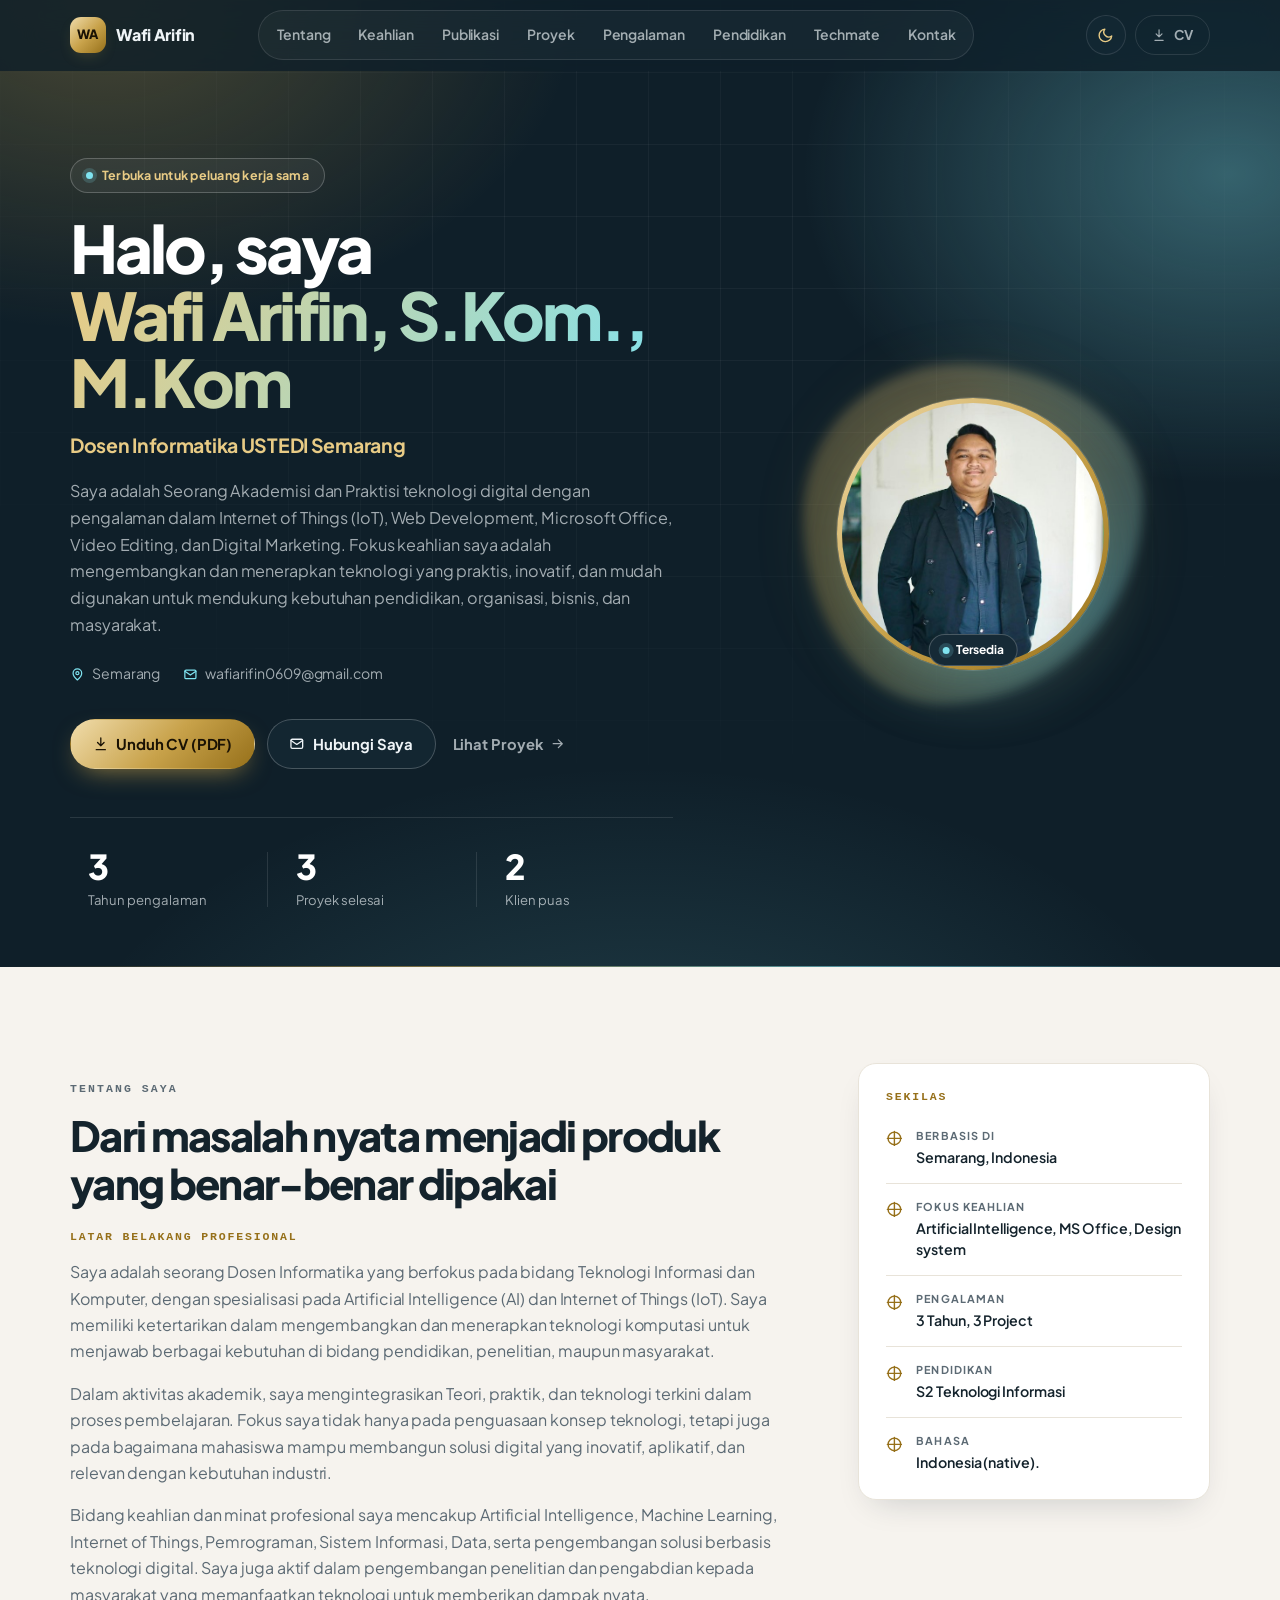
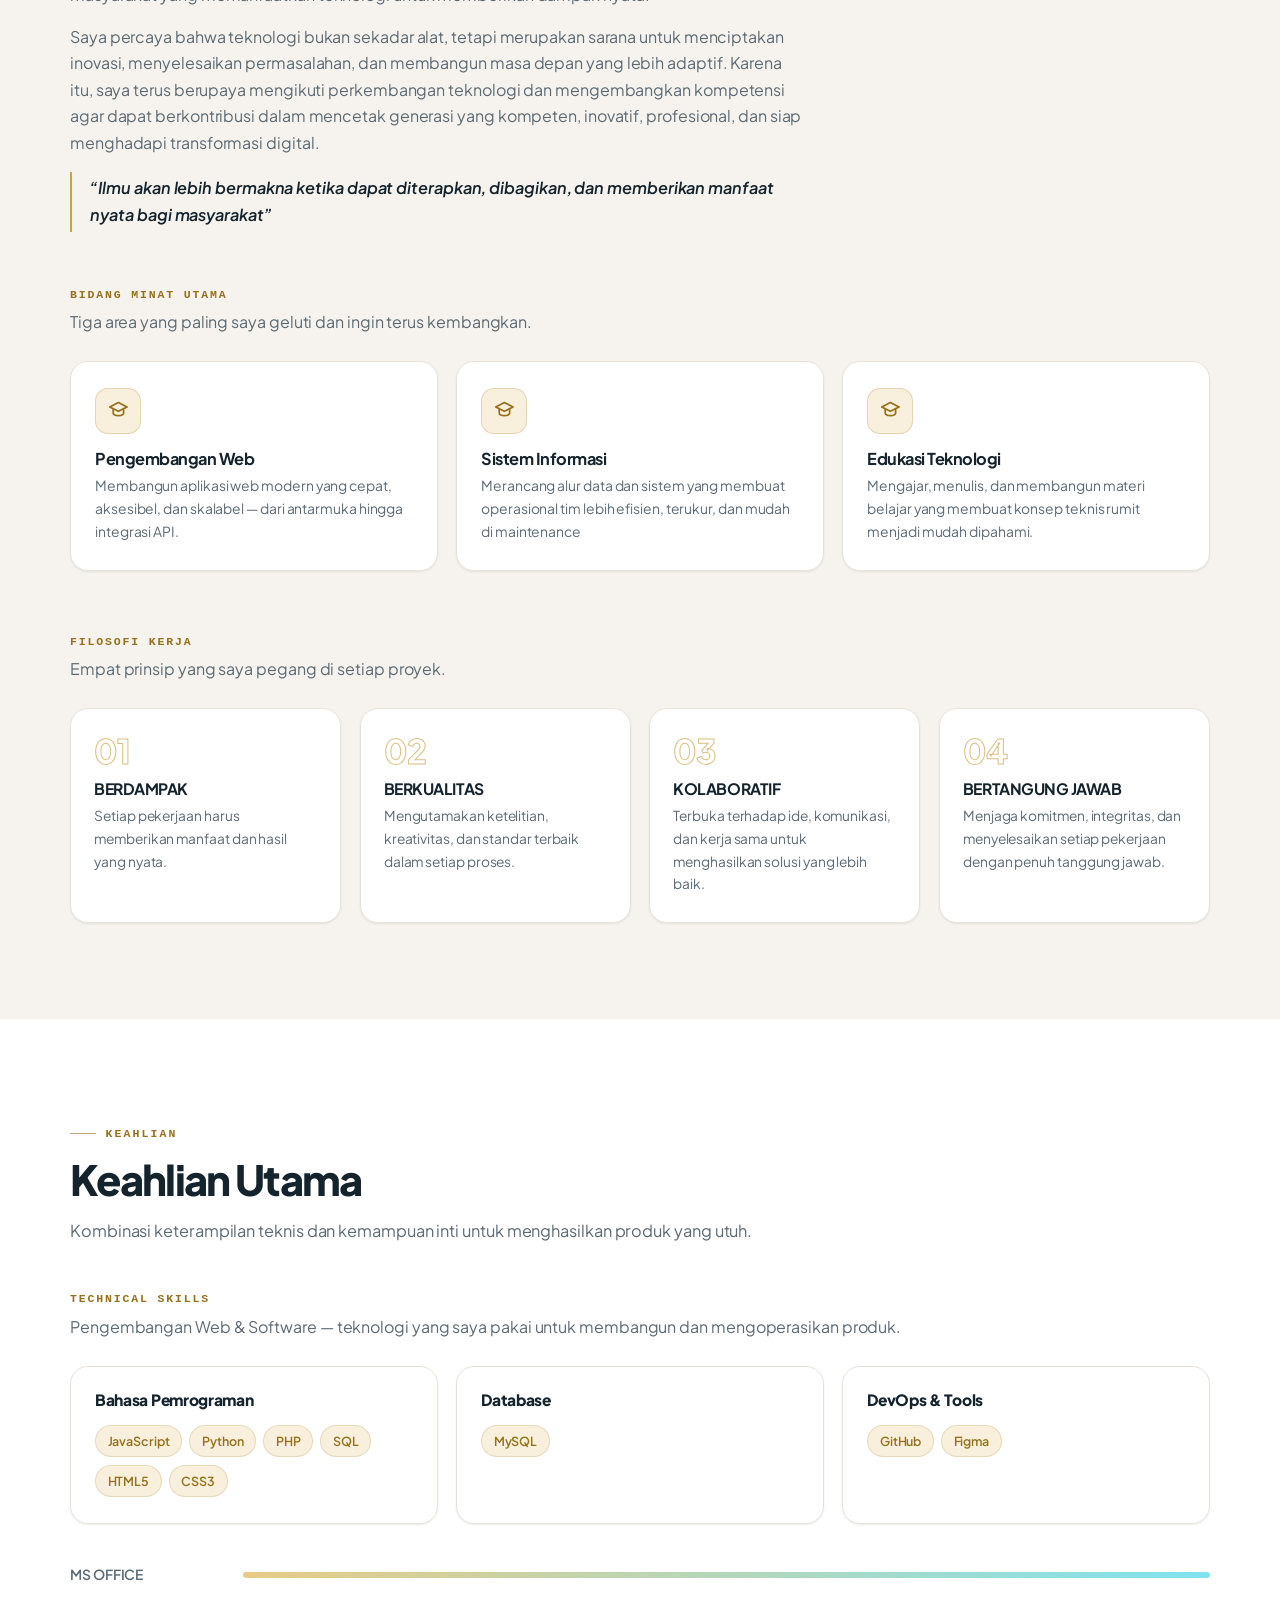
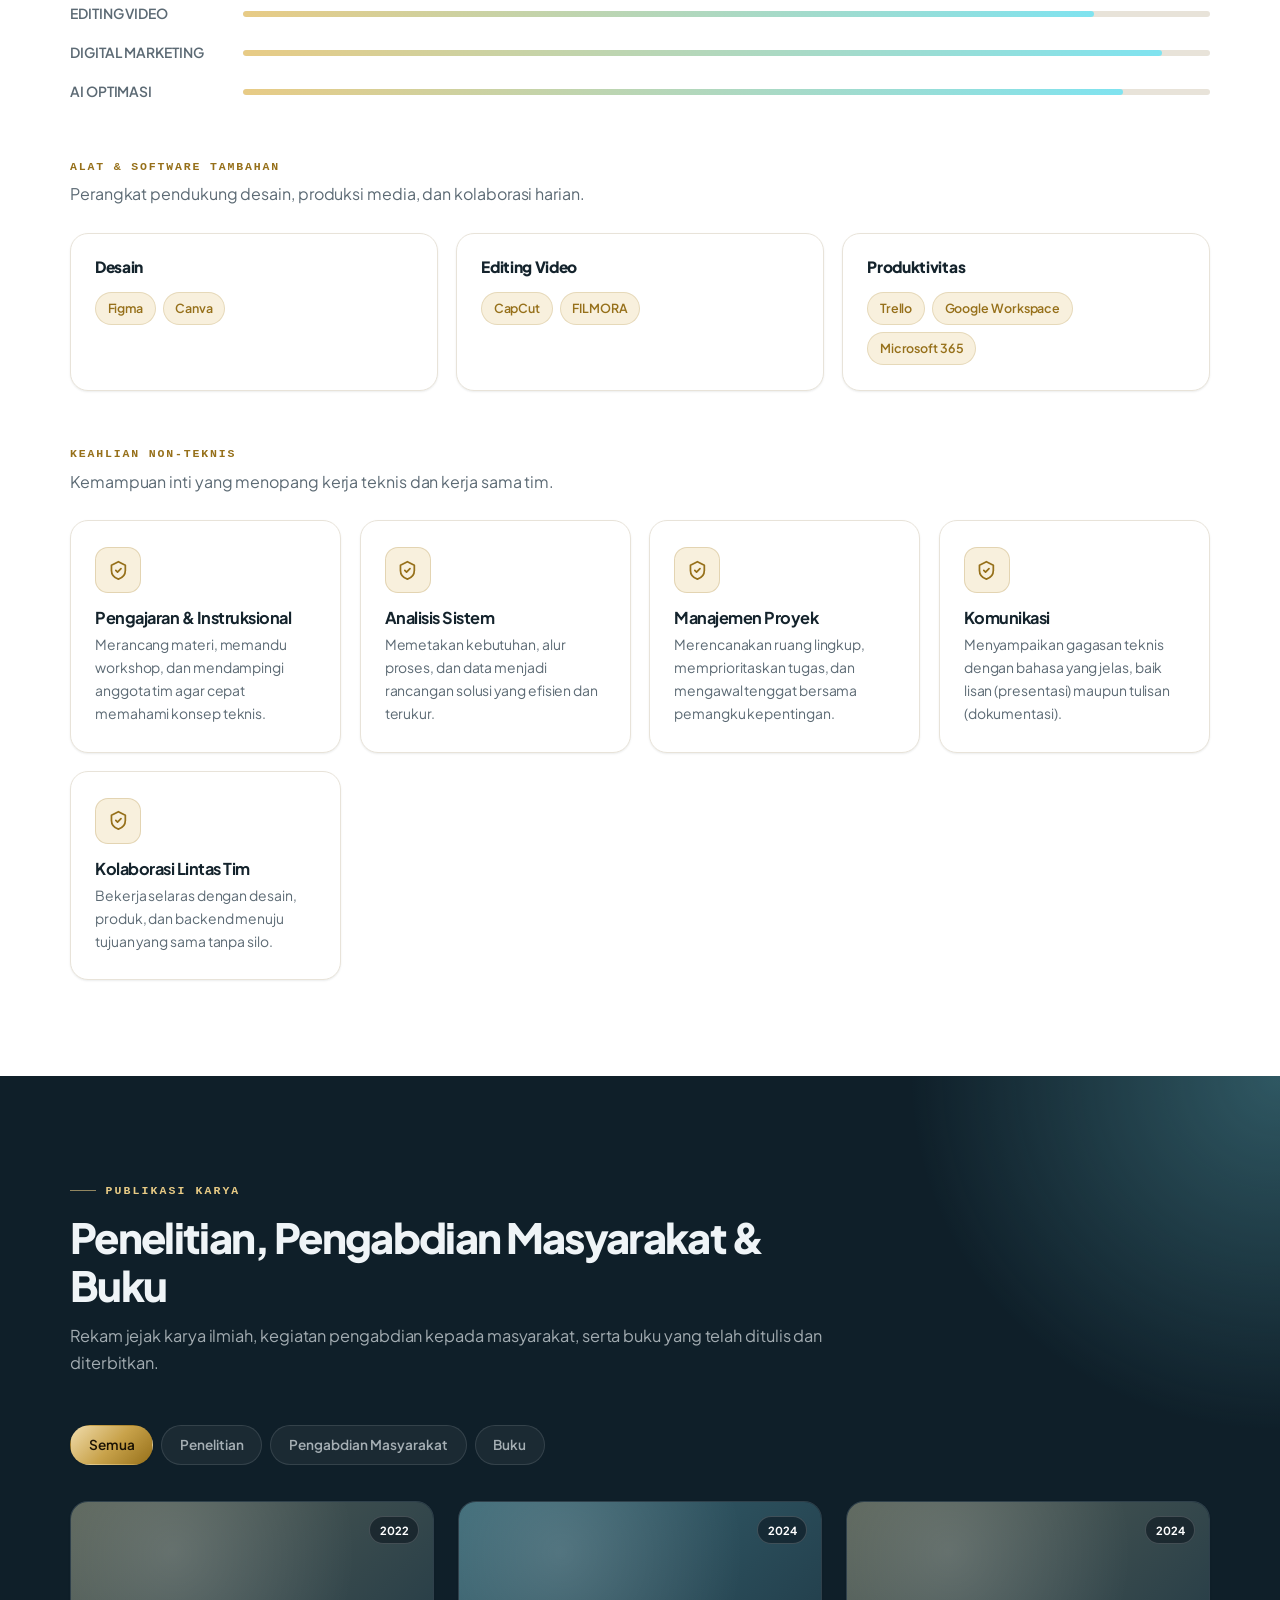
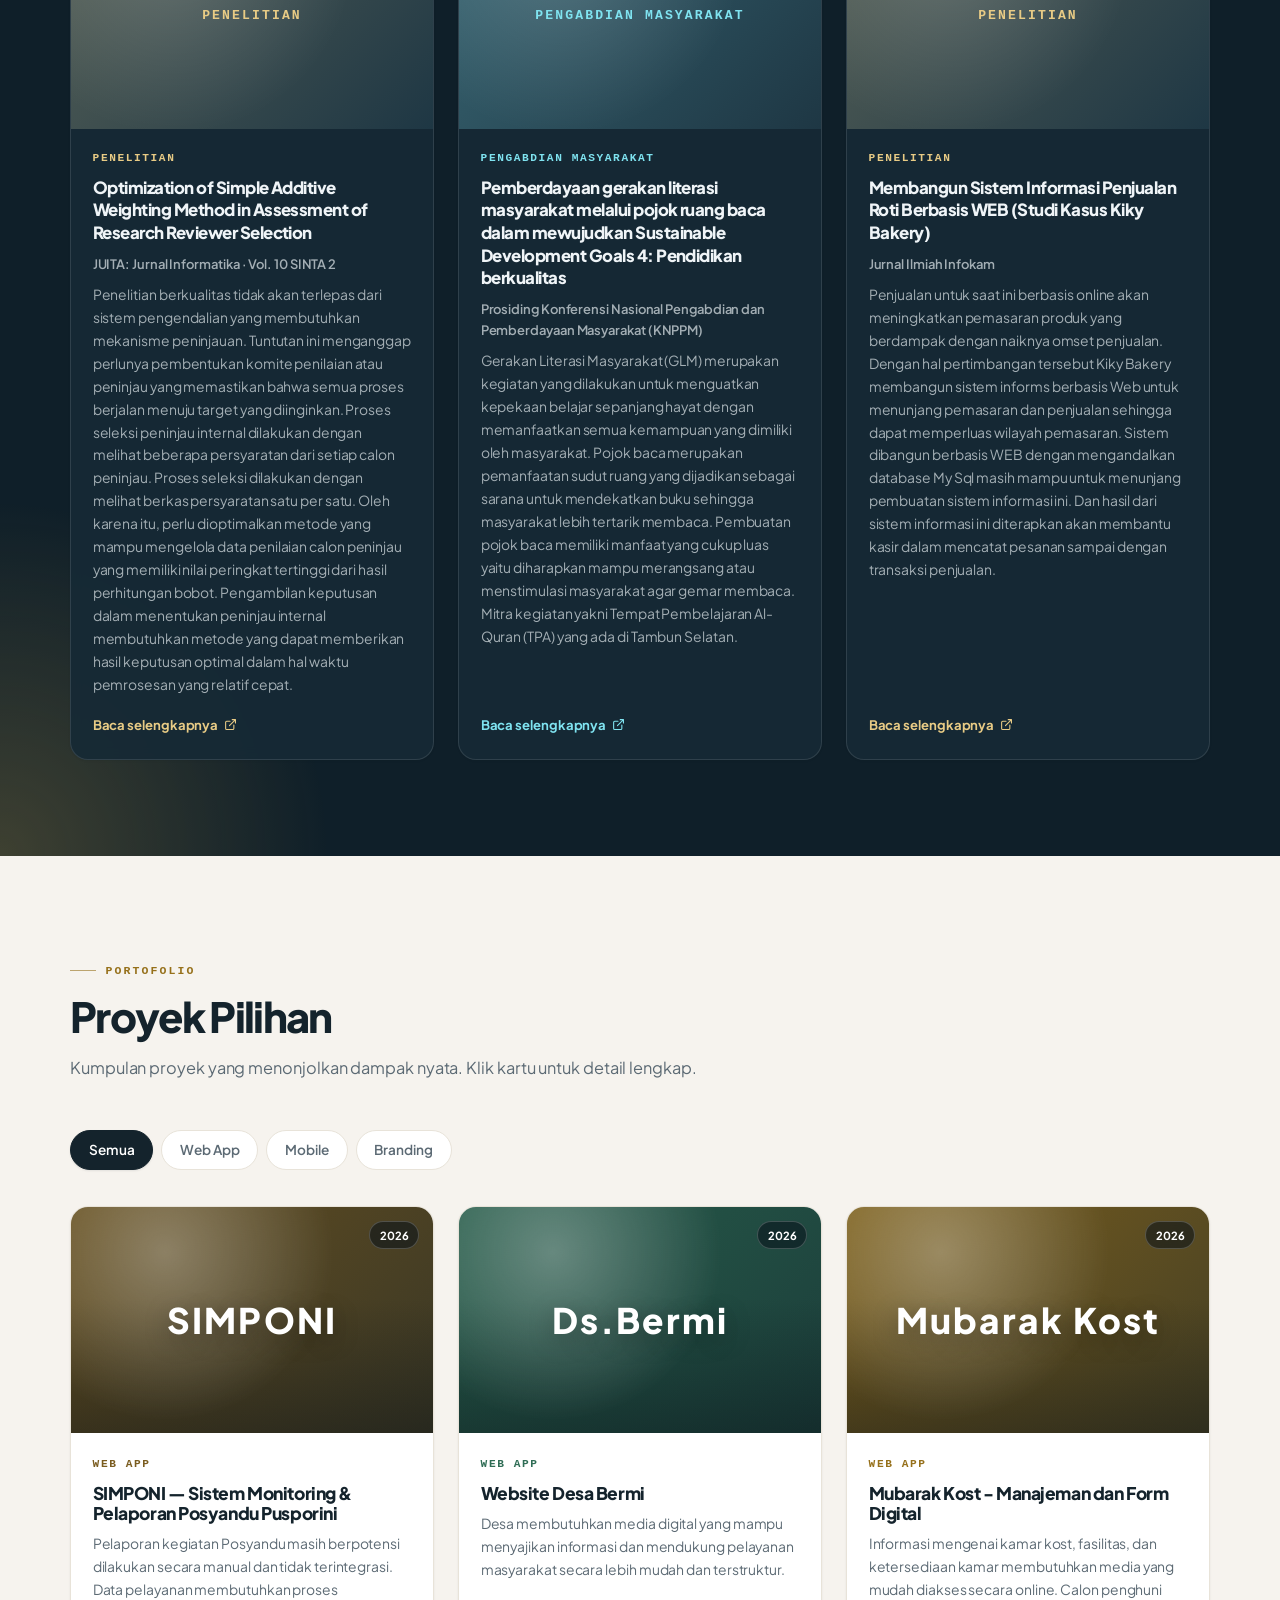
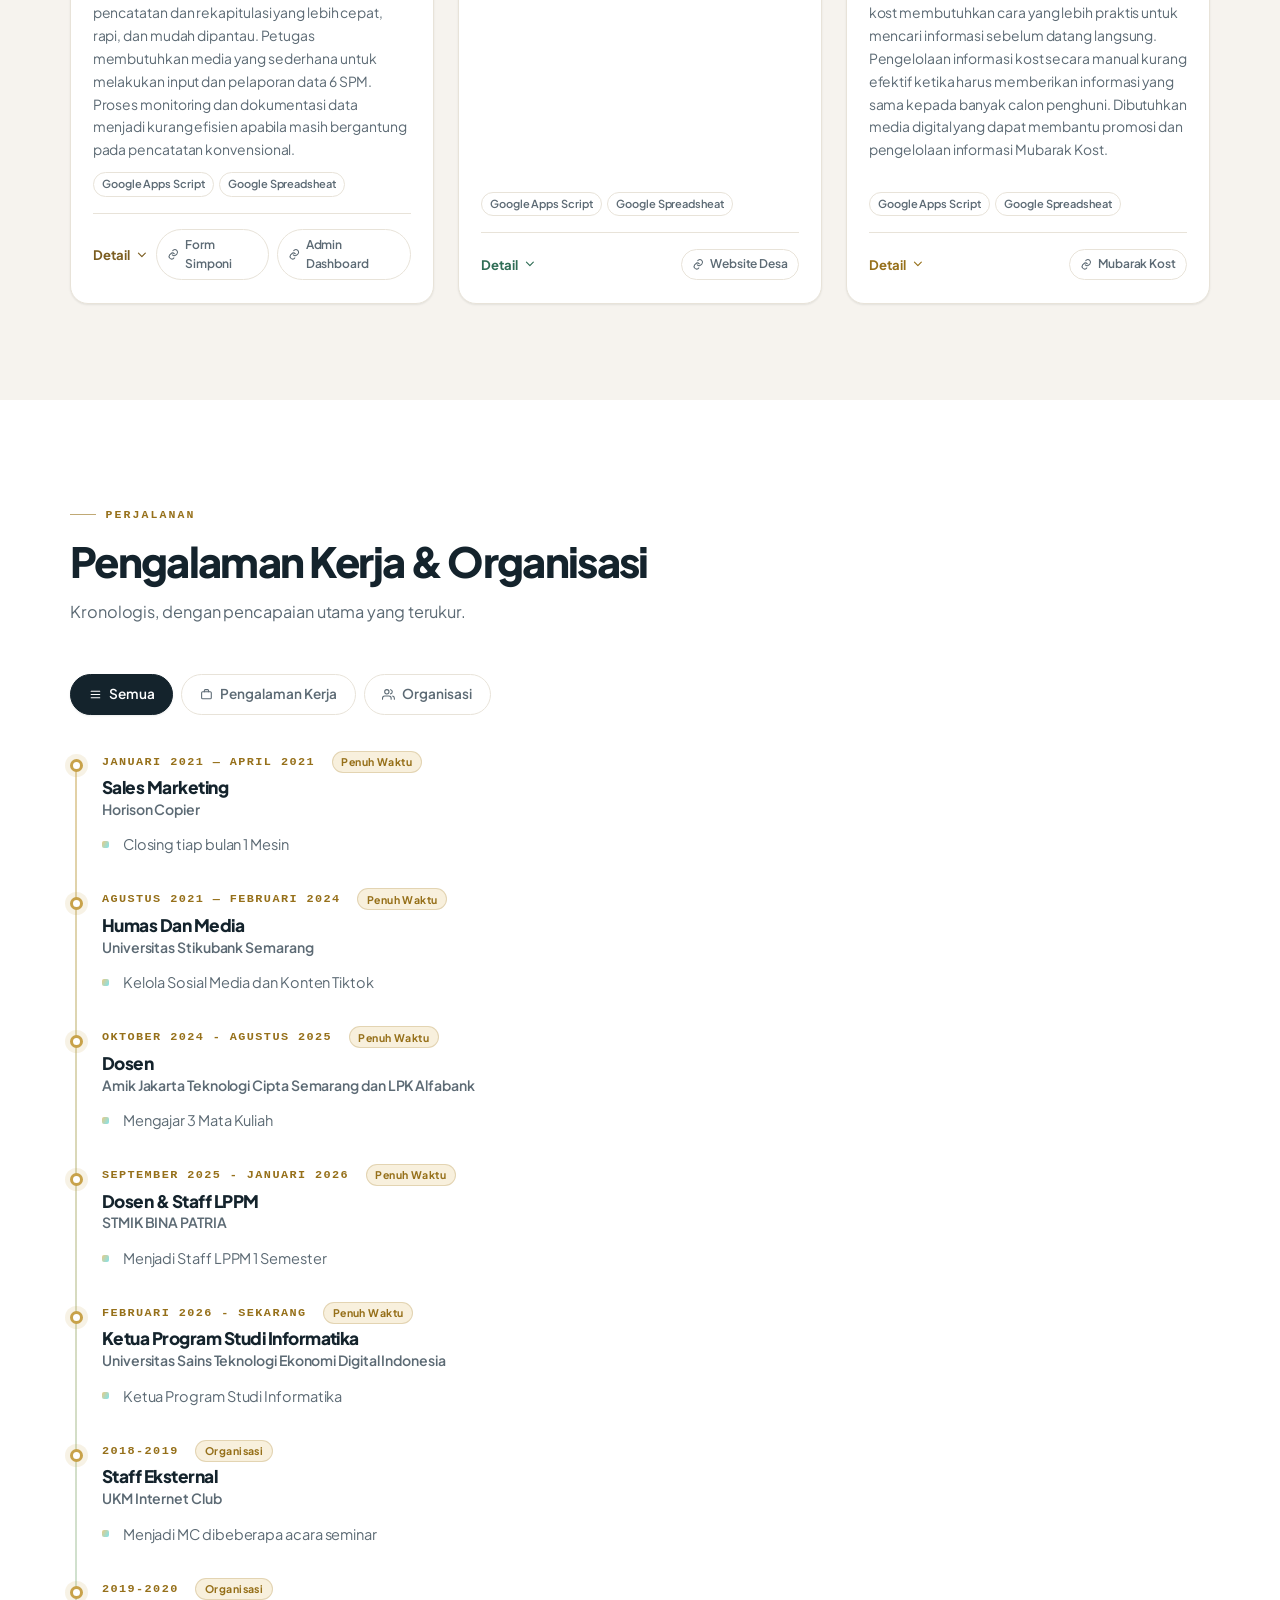
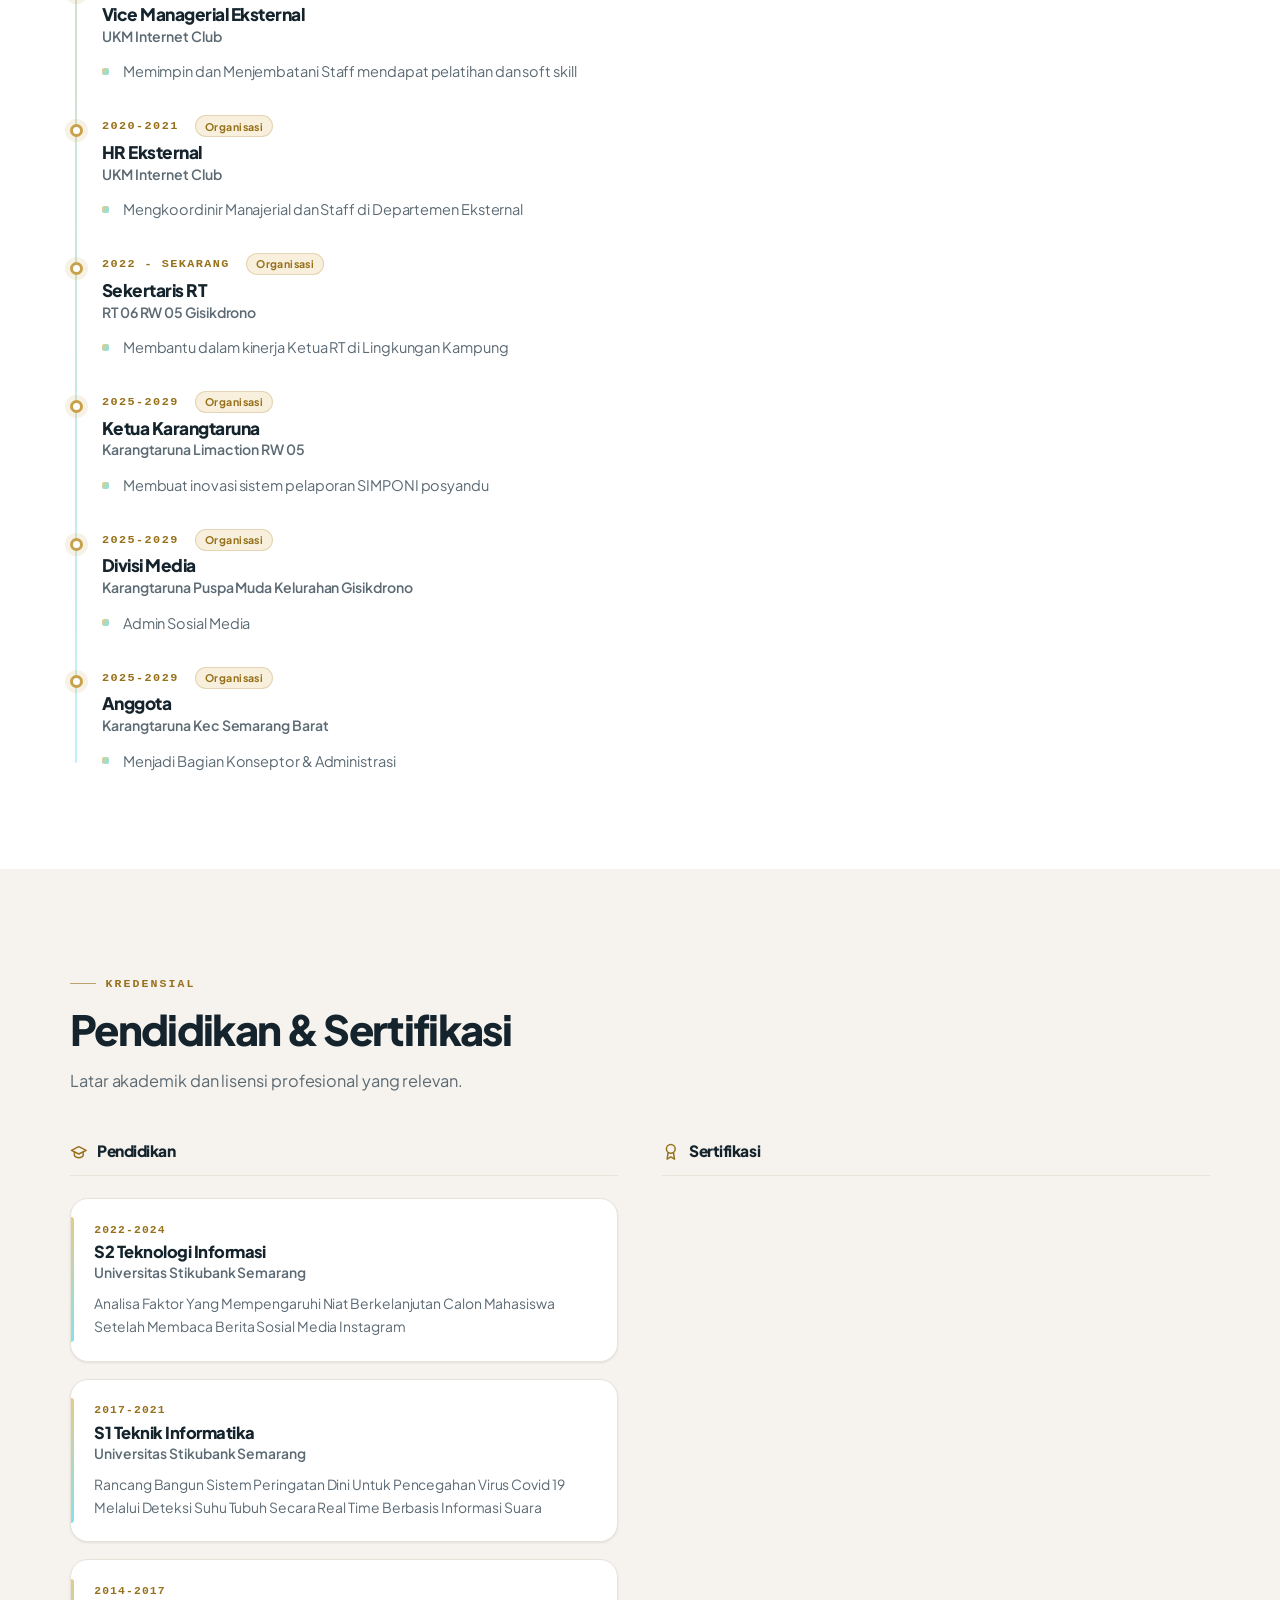
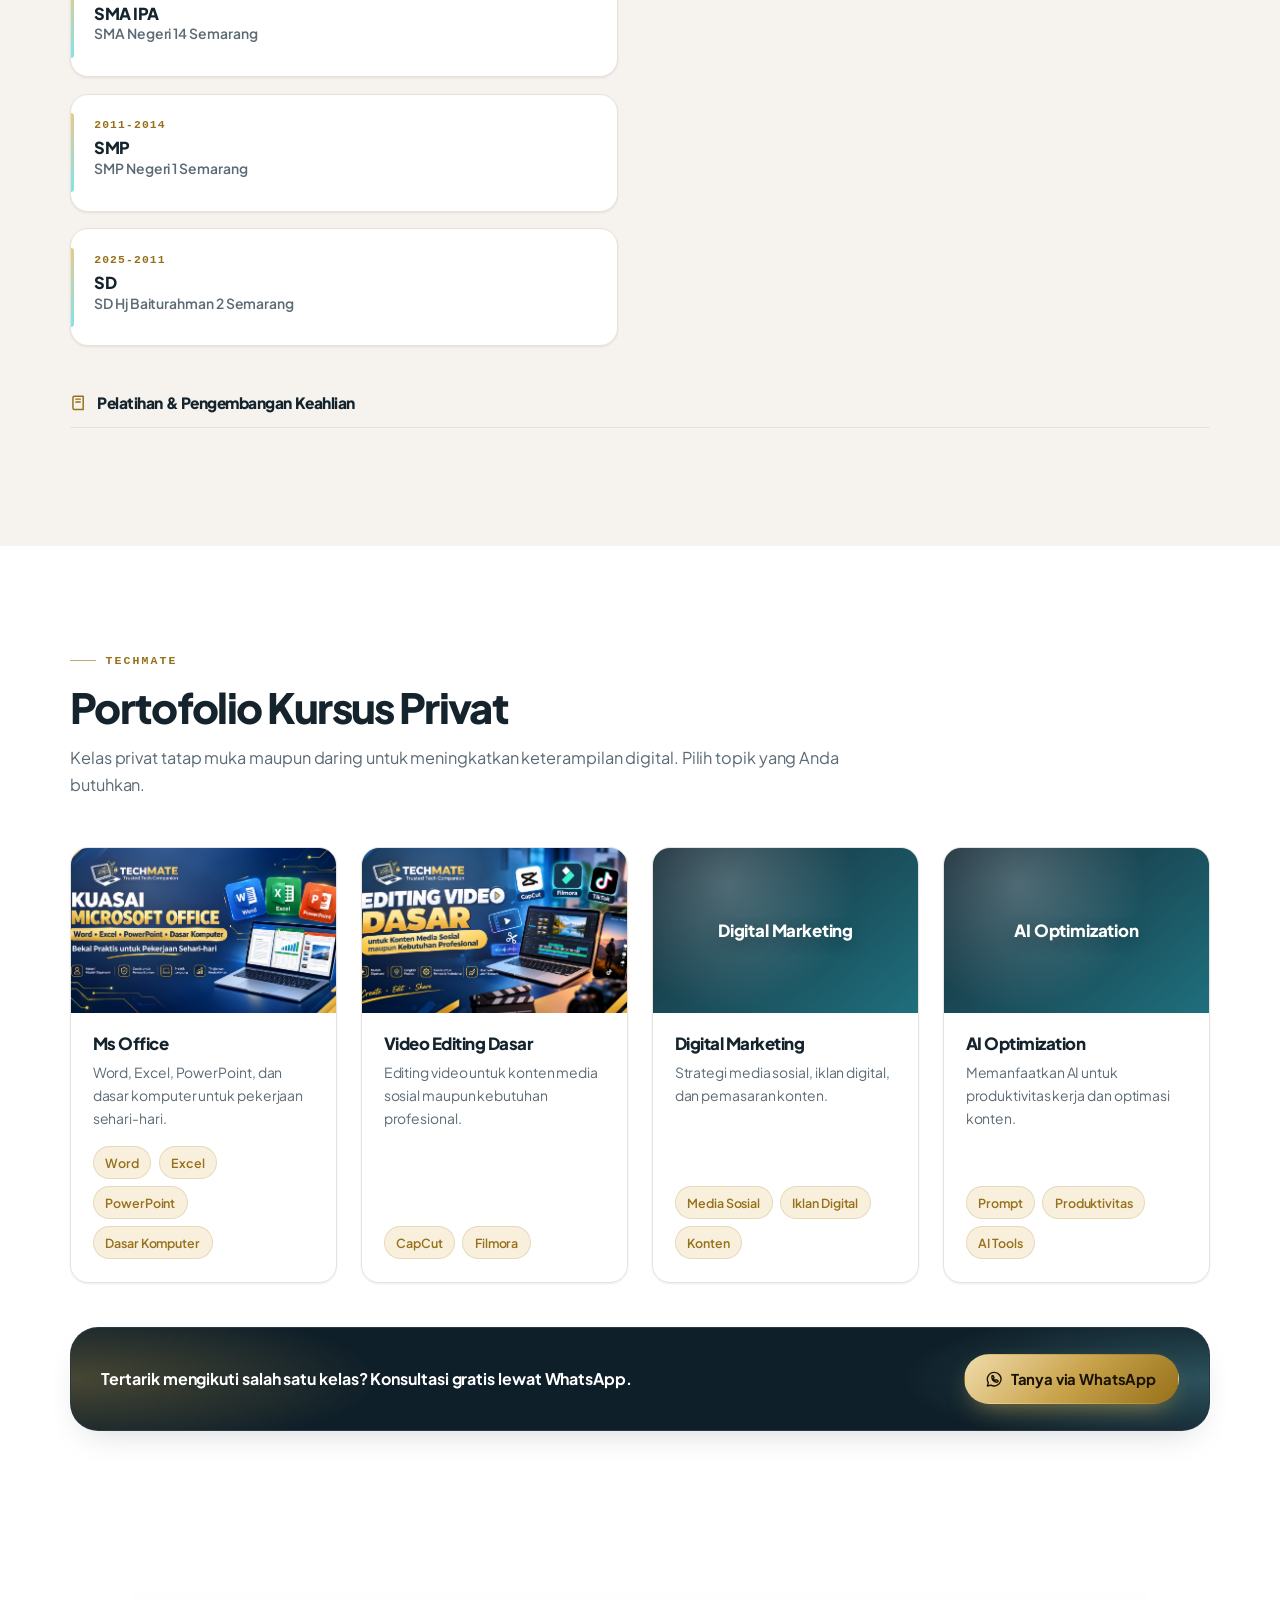
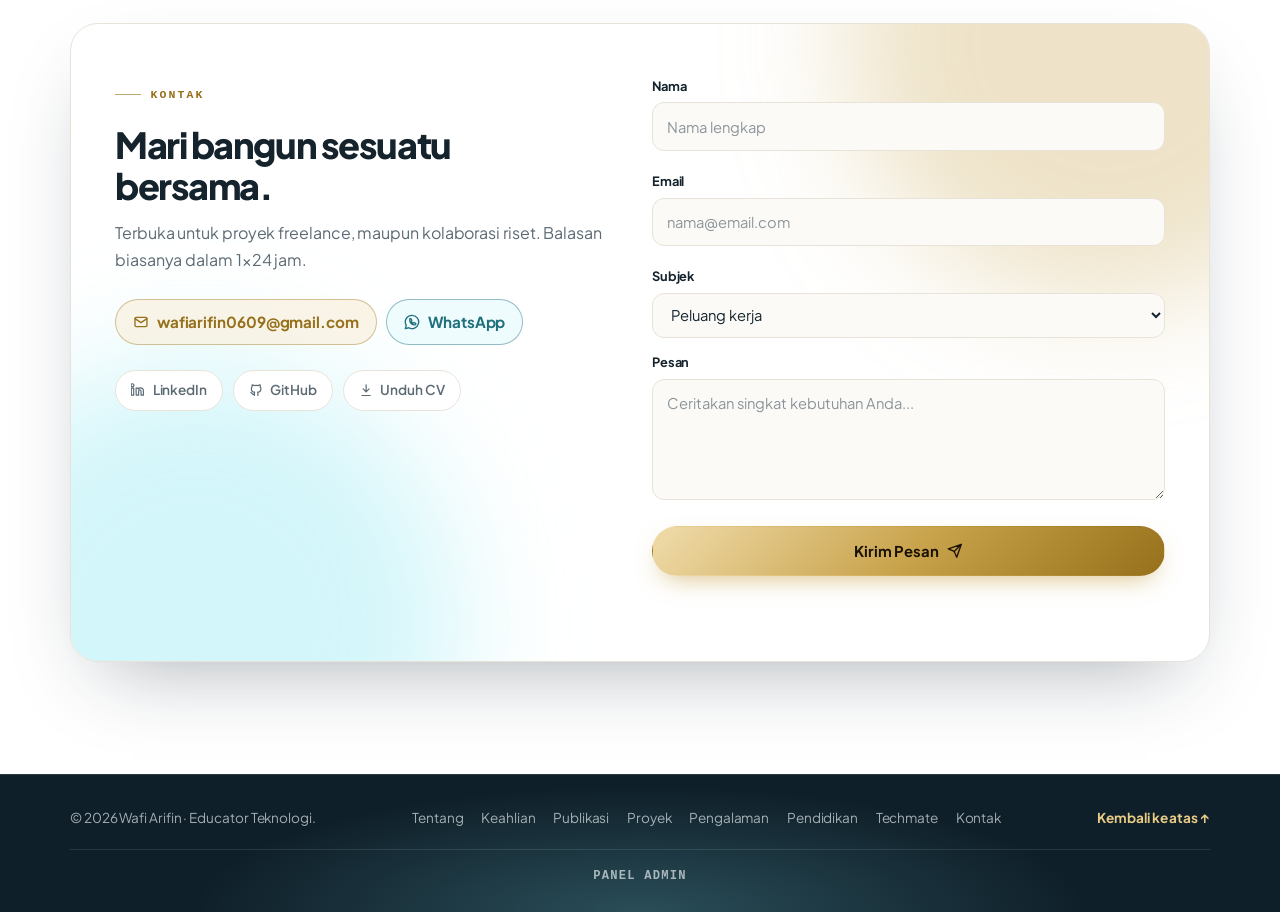
==== commit 924d3081: "Perbaiki simpan admin: gambar ke IndexedDB + hapus keterangan login" ====
--- a/index.html
+++ b/index.html
@@ -19,7 +19,7 @@
     href="https://fonts.googleapis.com/css2?family=Plus+Jakarta+Sans:wght@400;500;600;700;800&display=swap"
     rel="stylesheet"
   />
-  <link rel="stylesheet" href="css/style.css?v=20260826-uiux2026" />
+  <link rel="stylesheet" href="css/style.css?v=20261009-media" />
 
   <!-- Terapkan tema sebelum render agar tidak berkedip terang -> gelap -->
   <script>
@@ -790,8 +790,8 @@
     </div>
   </footer>
 
-  <script src="js/content.js?v=20260826-uiux2026"></script>
-  <script src="js/main.js?v=20260826-uiux2026"></script>
+  <script src="js/content.js?v=20261009-media"></script>
+  <script src="js/main.js?v=20261009-media"></script>
 
   <button class="to-top" id="toTop" type="button" aria-label="Kembali ke atas" hidden>
     <svg class="icon" viewBox="0 0 24 24" aria-hidden="true"><path d="M12 19V5M5 12l7-7 7 7"/></svg>
